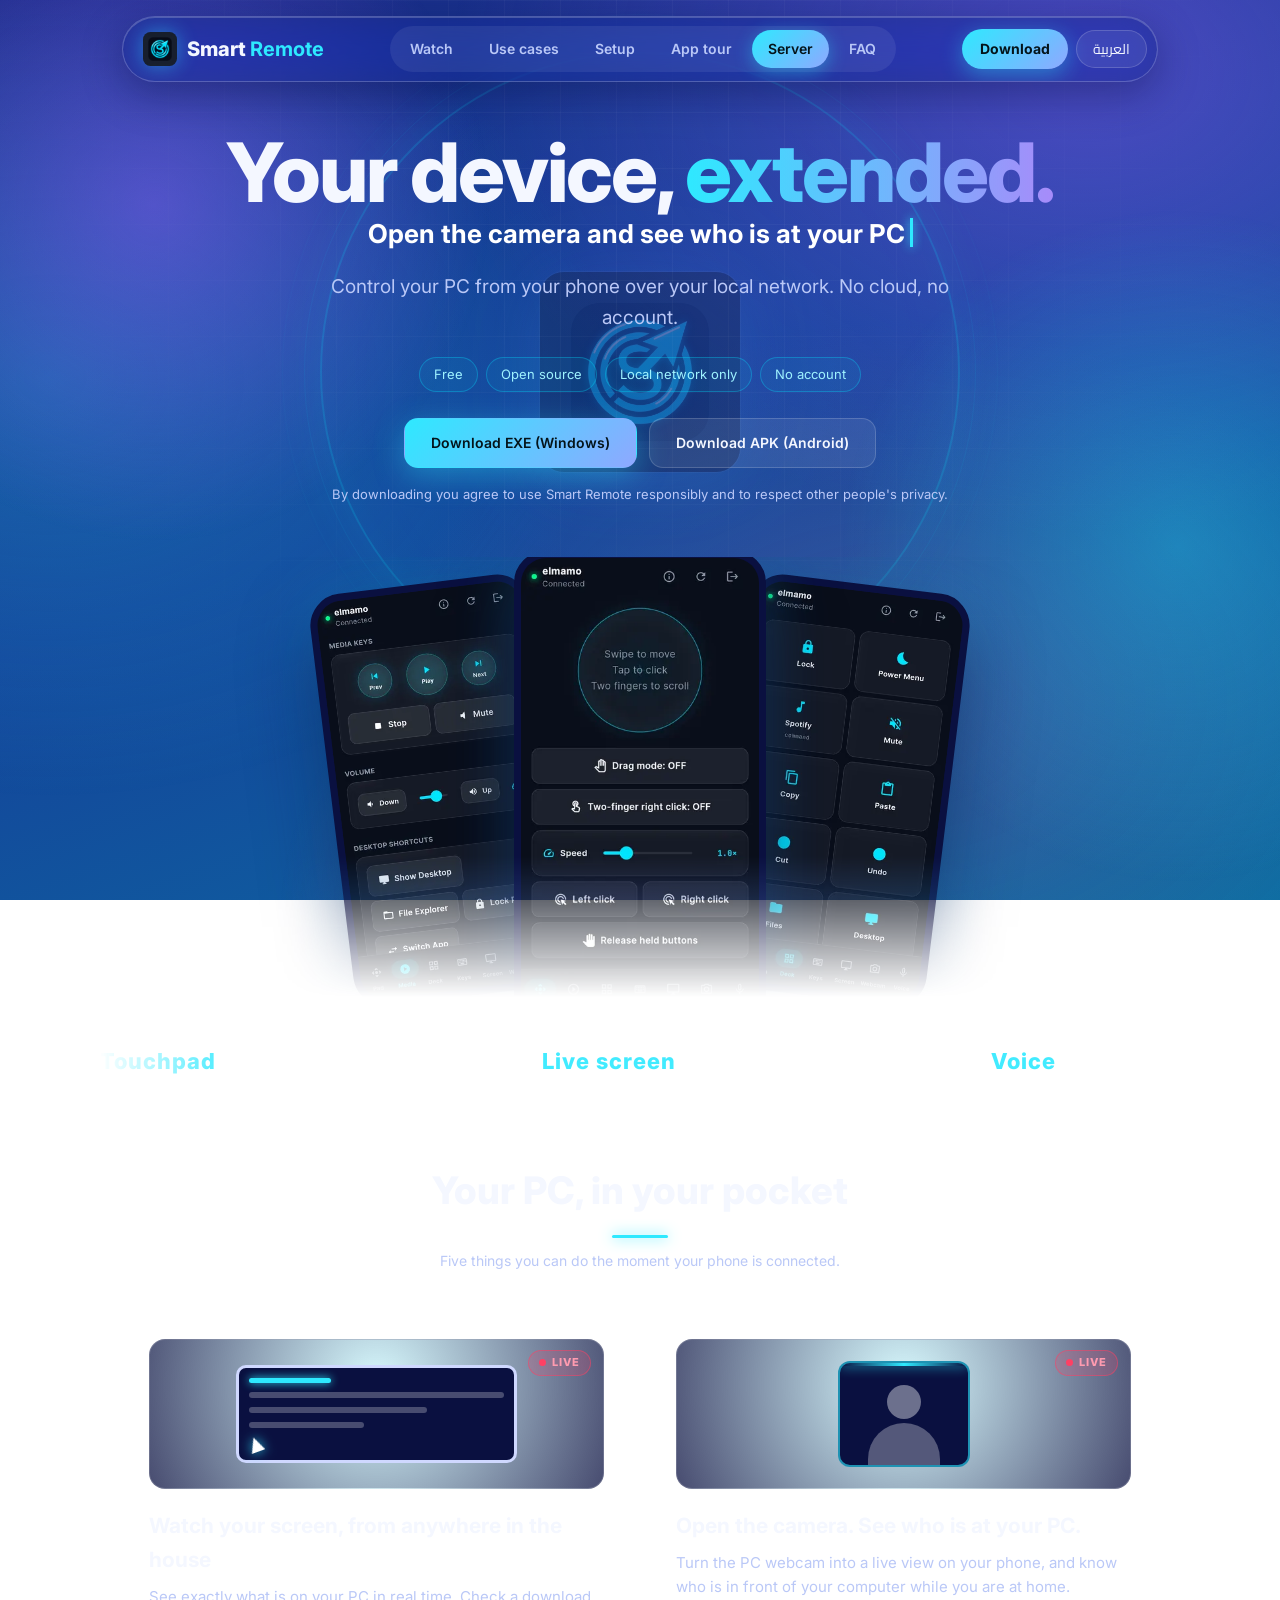
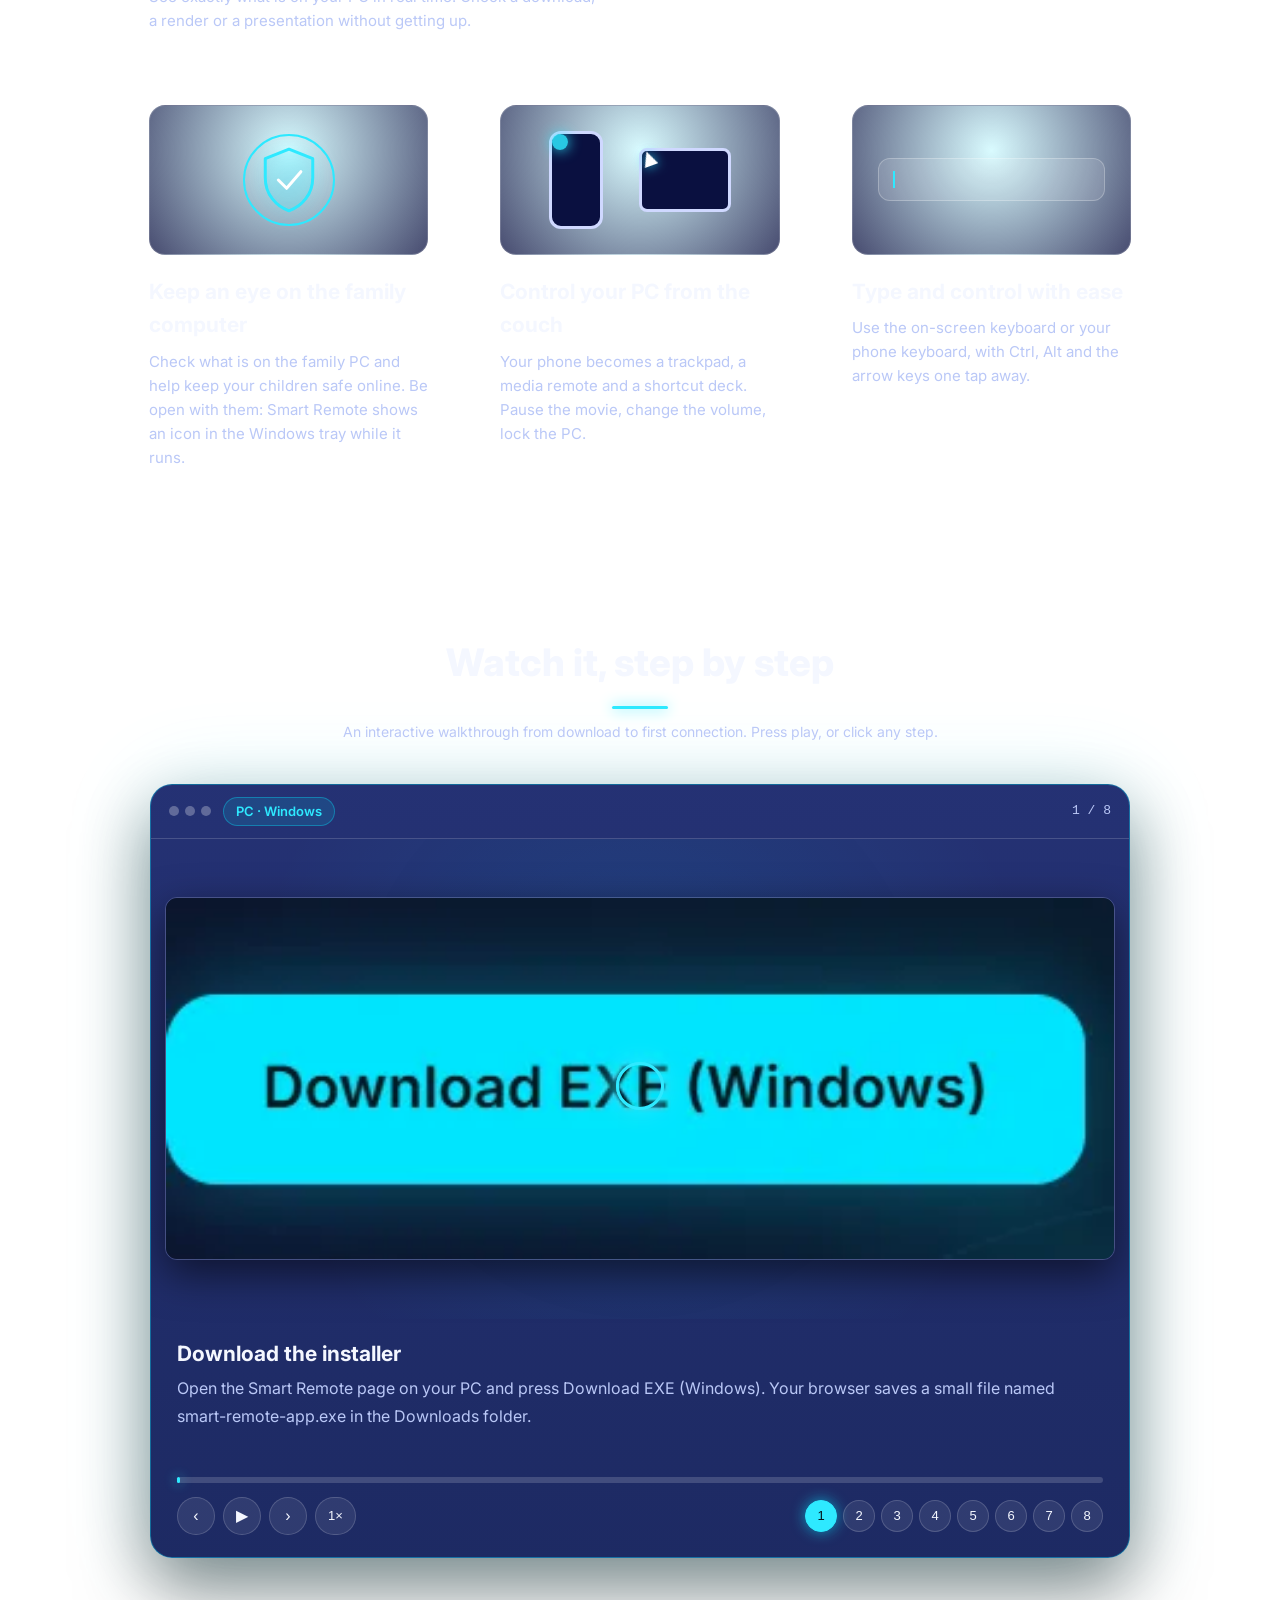
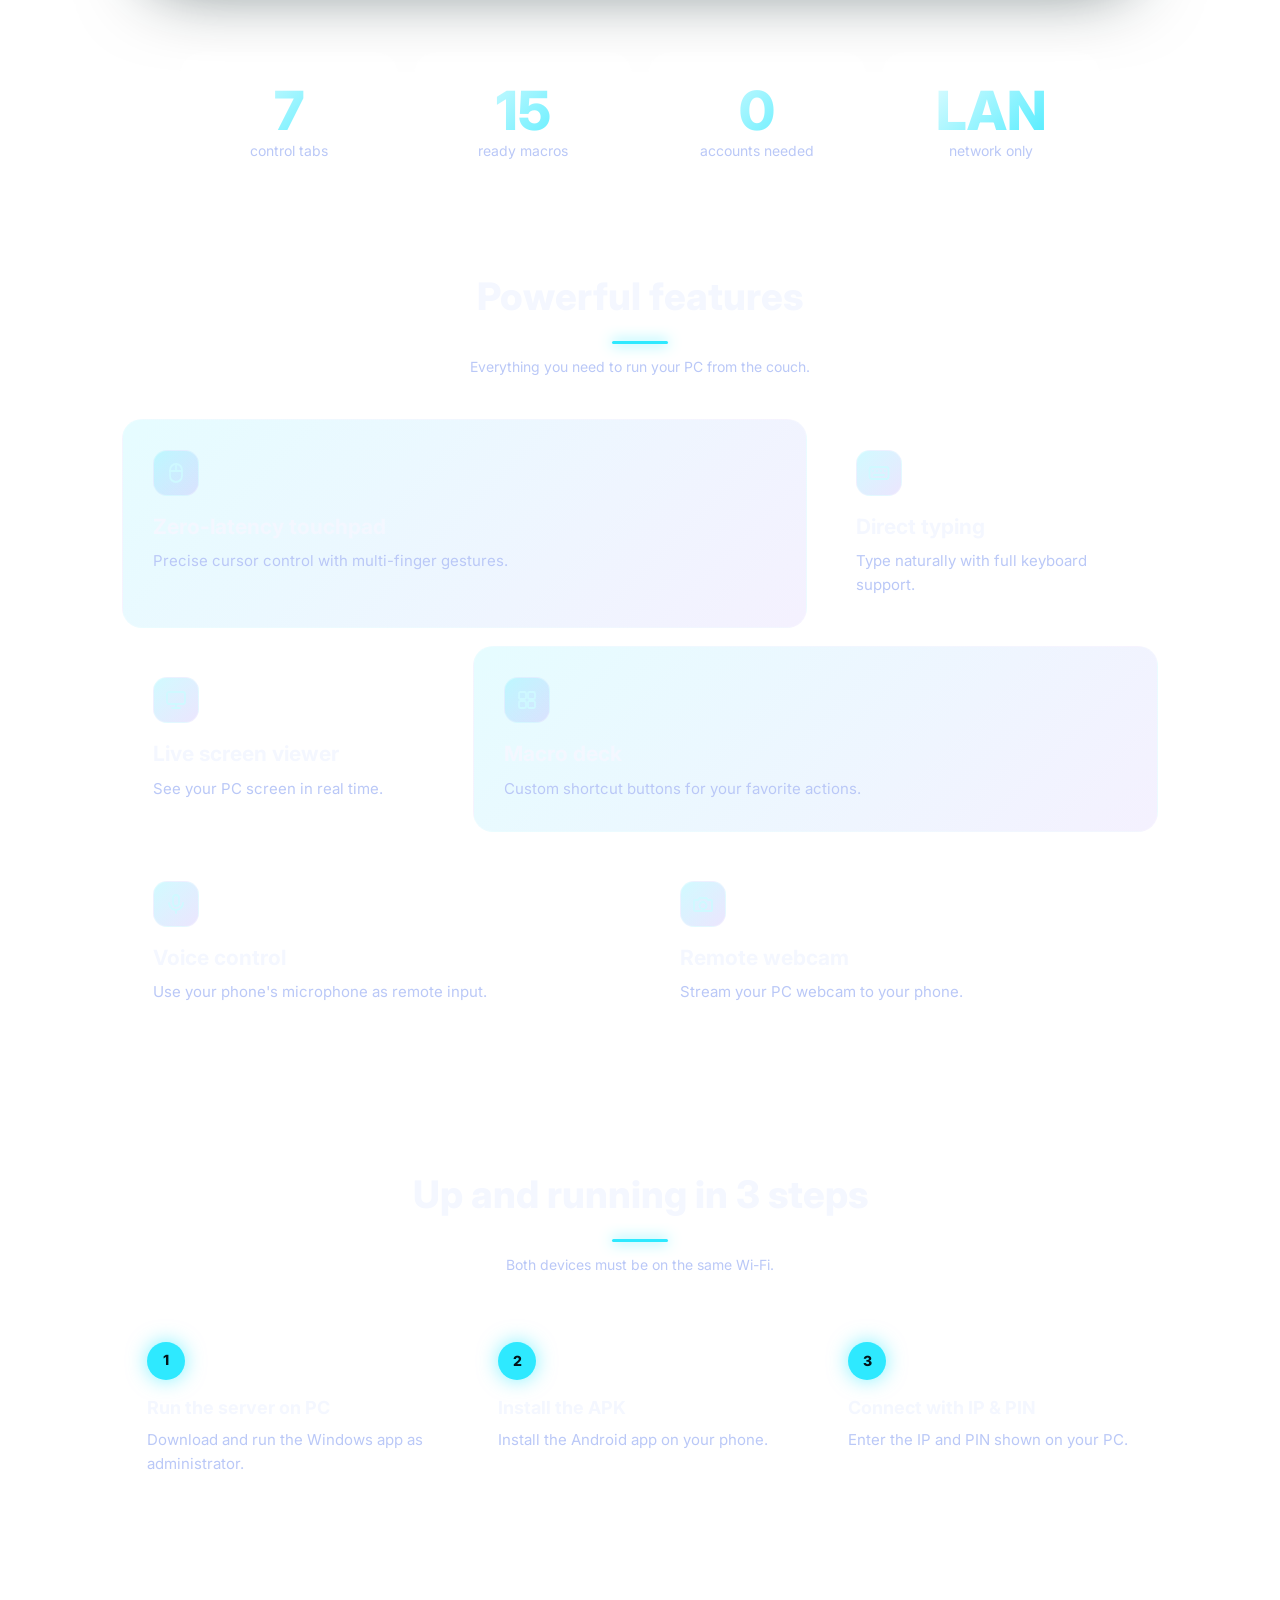
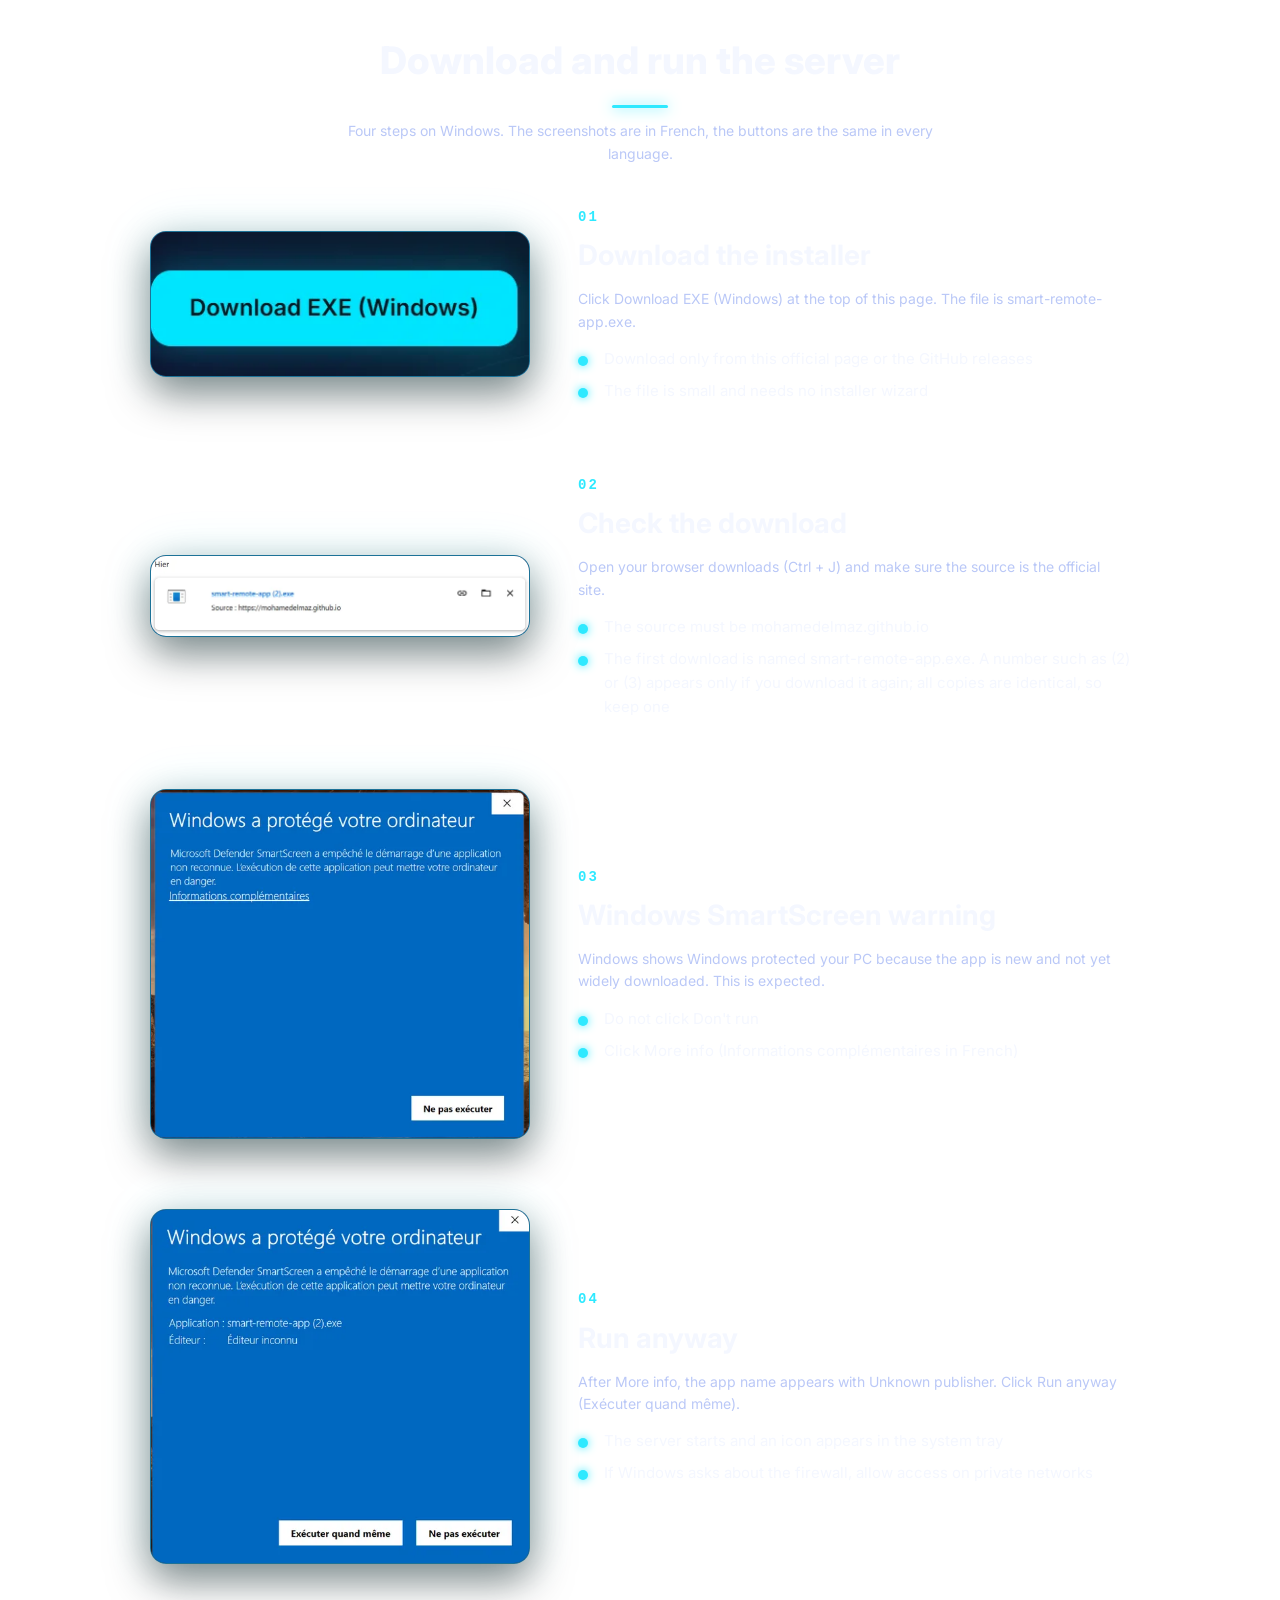
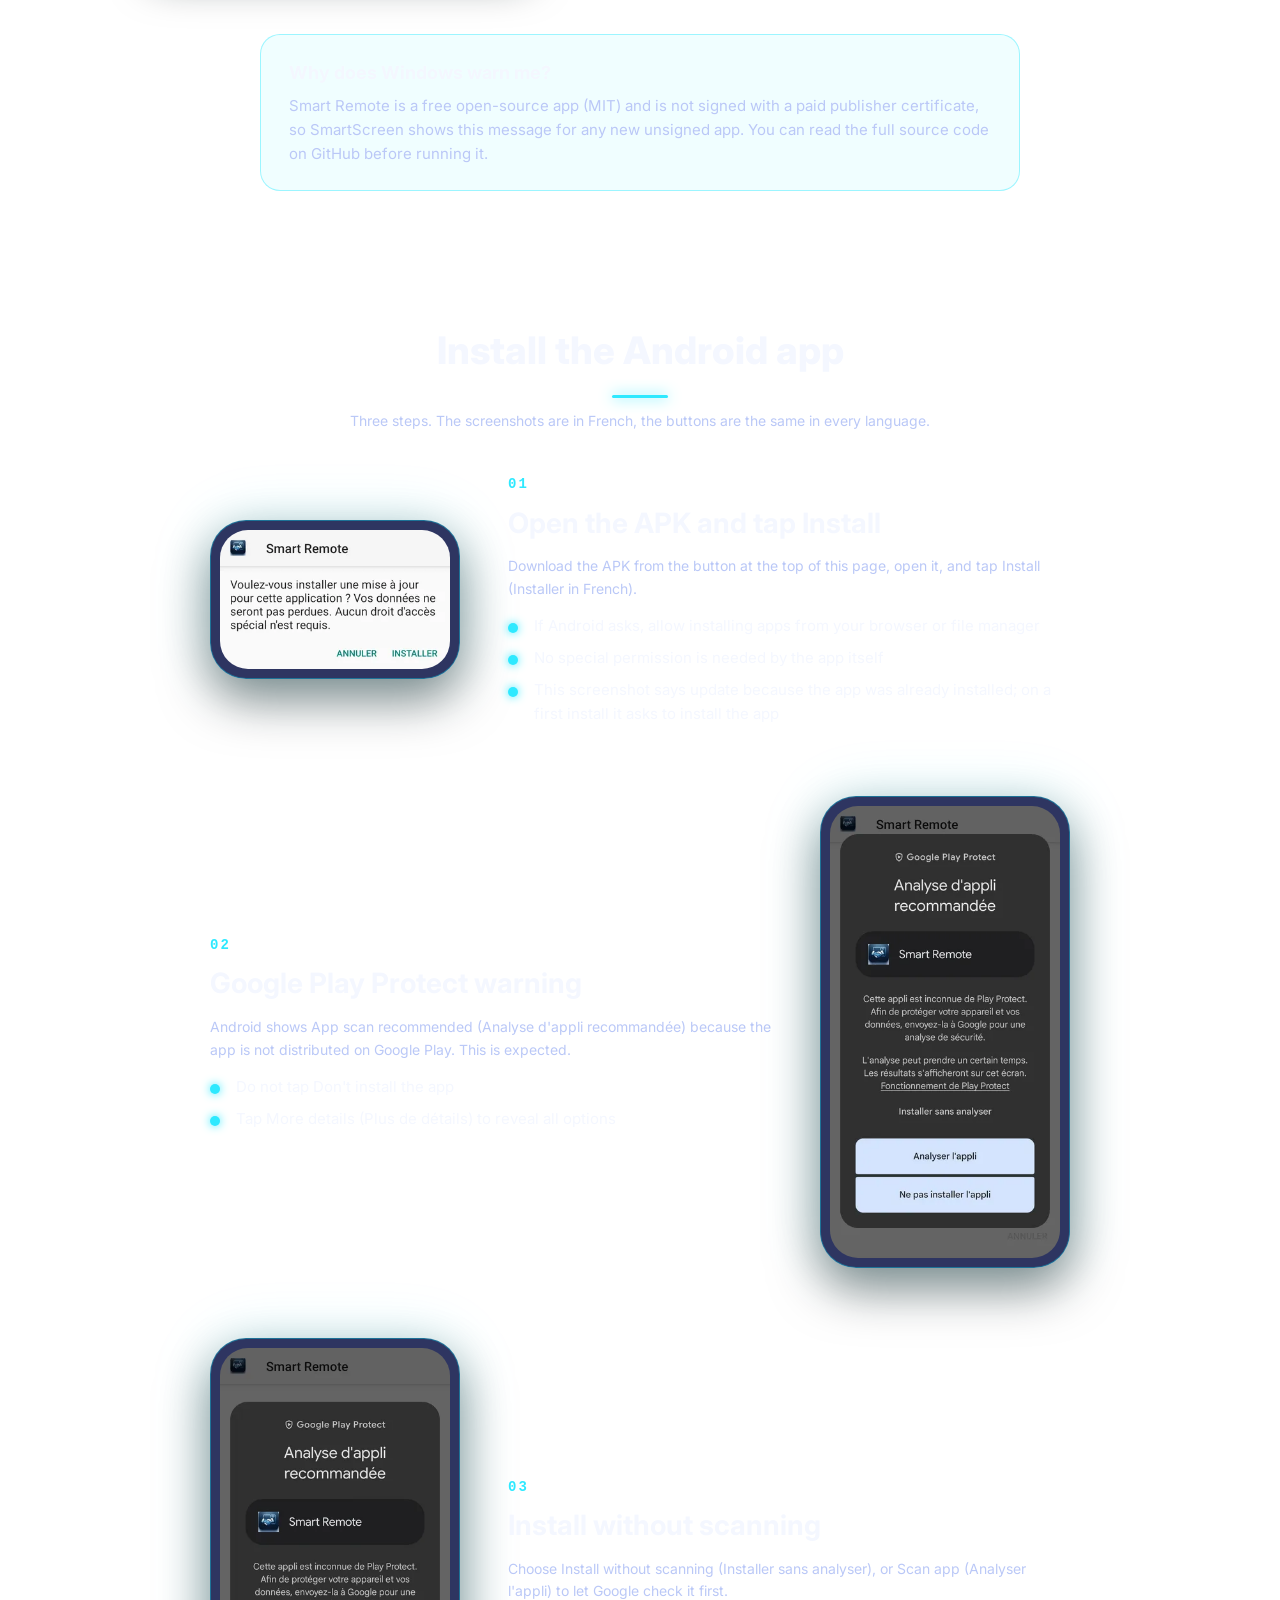
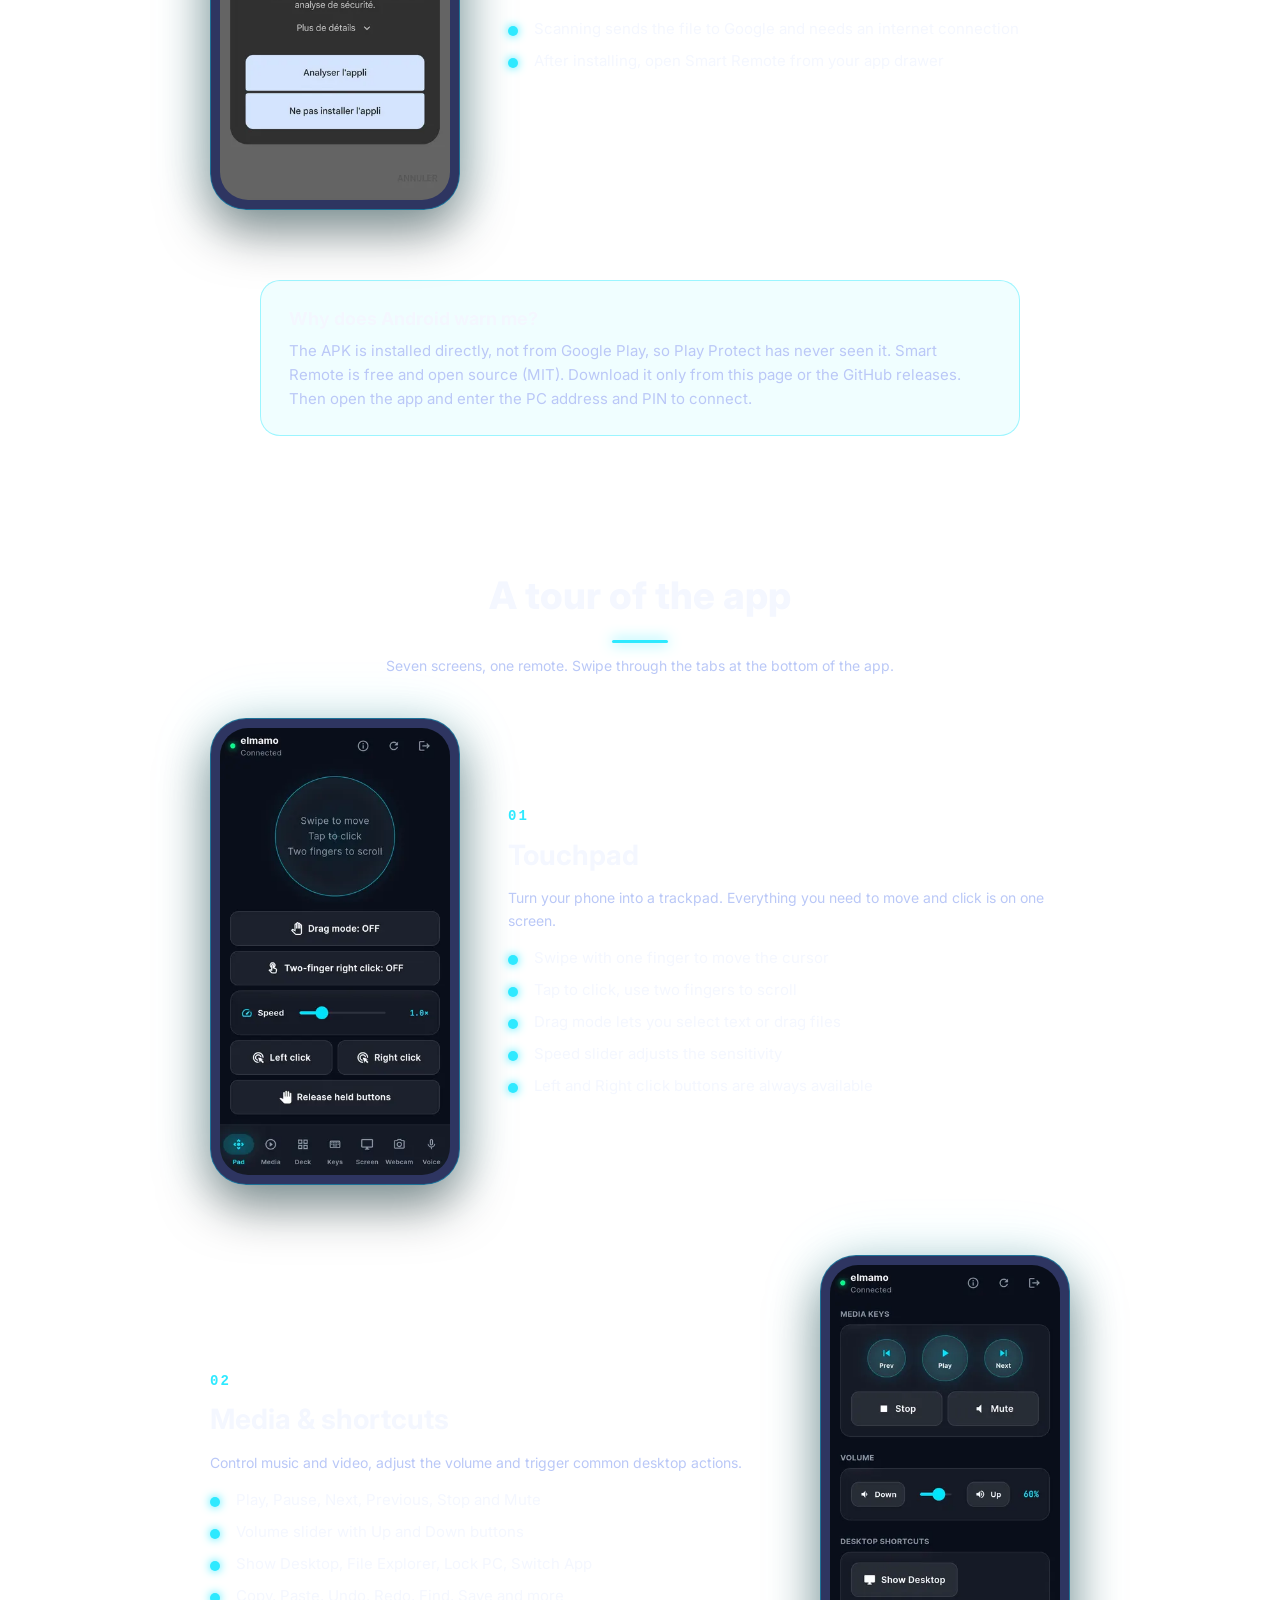
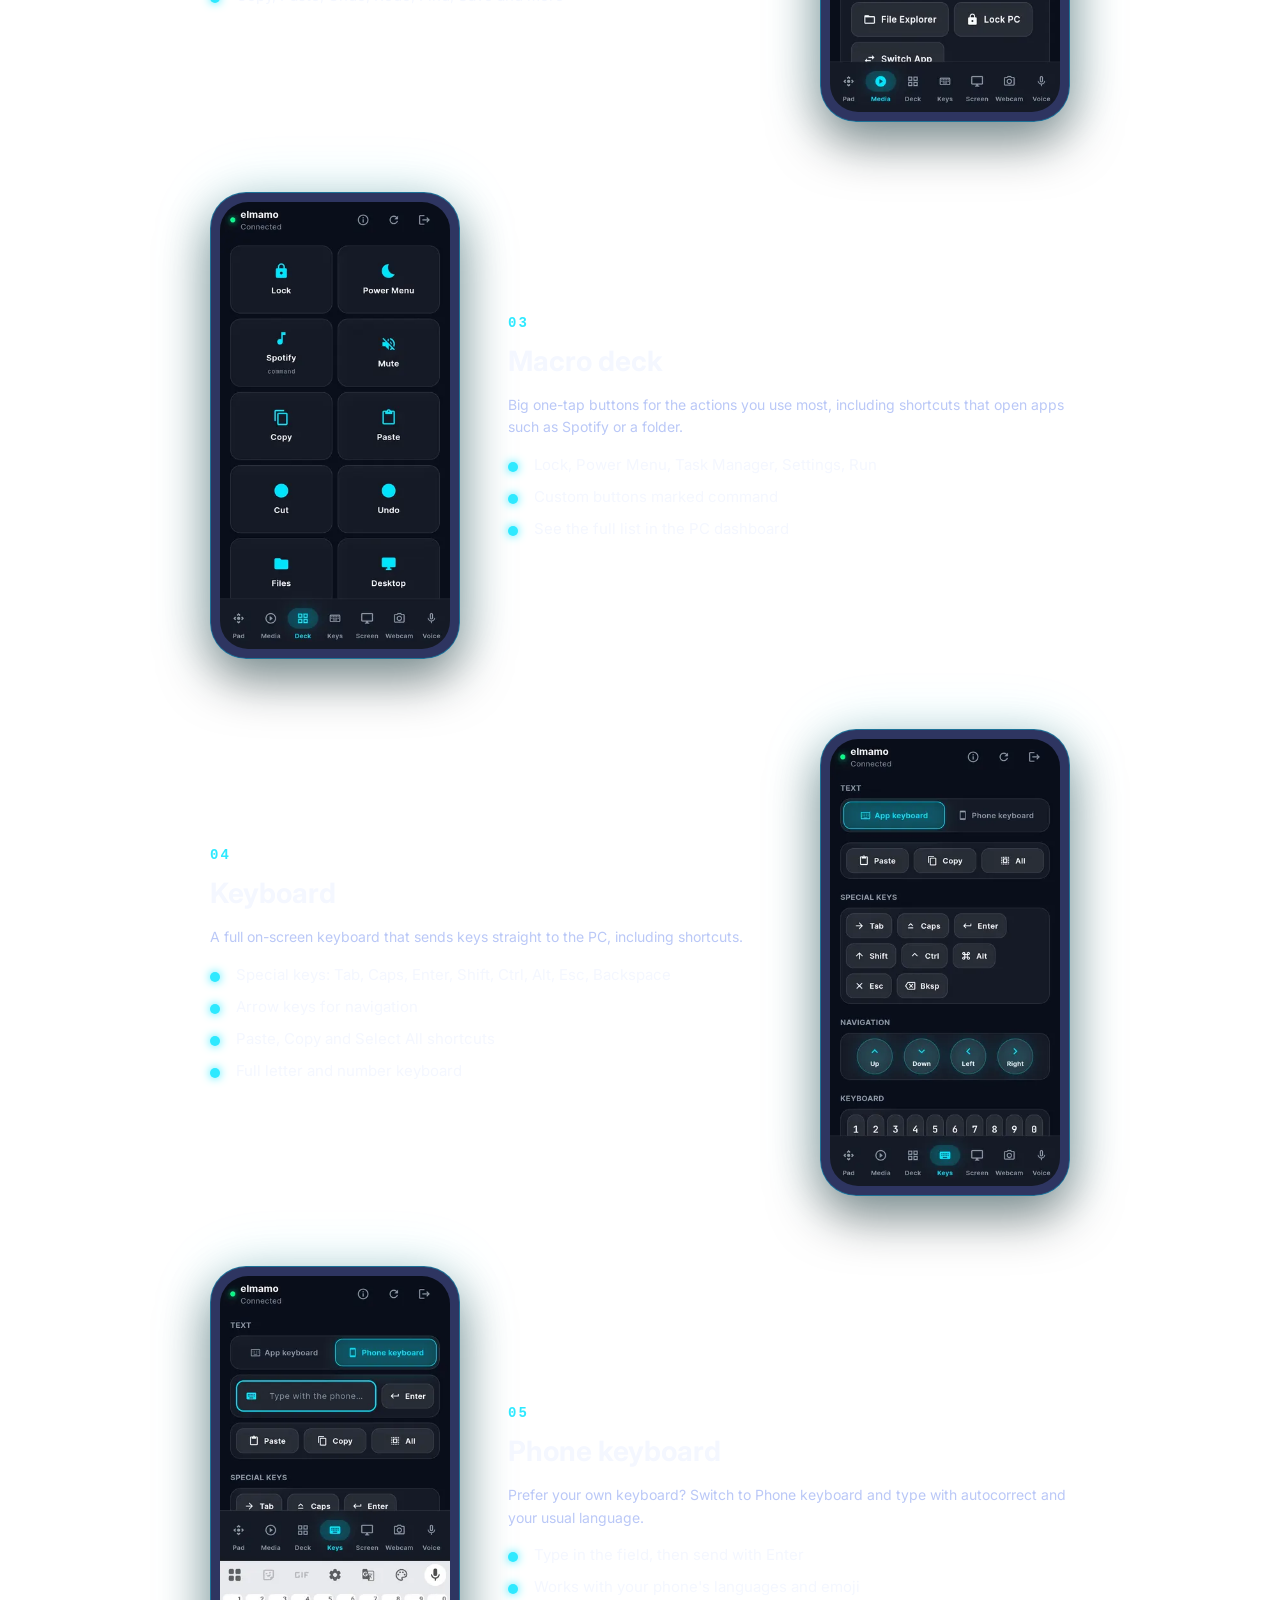
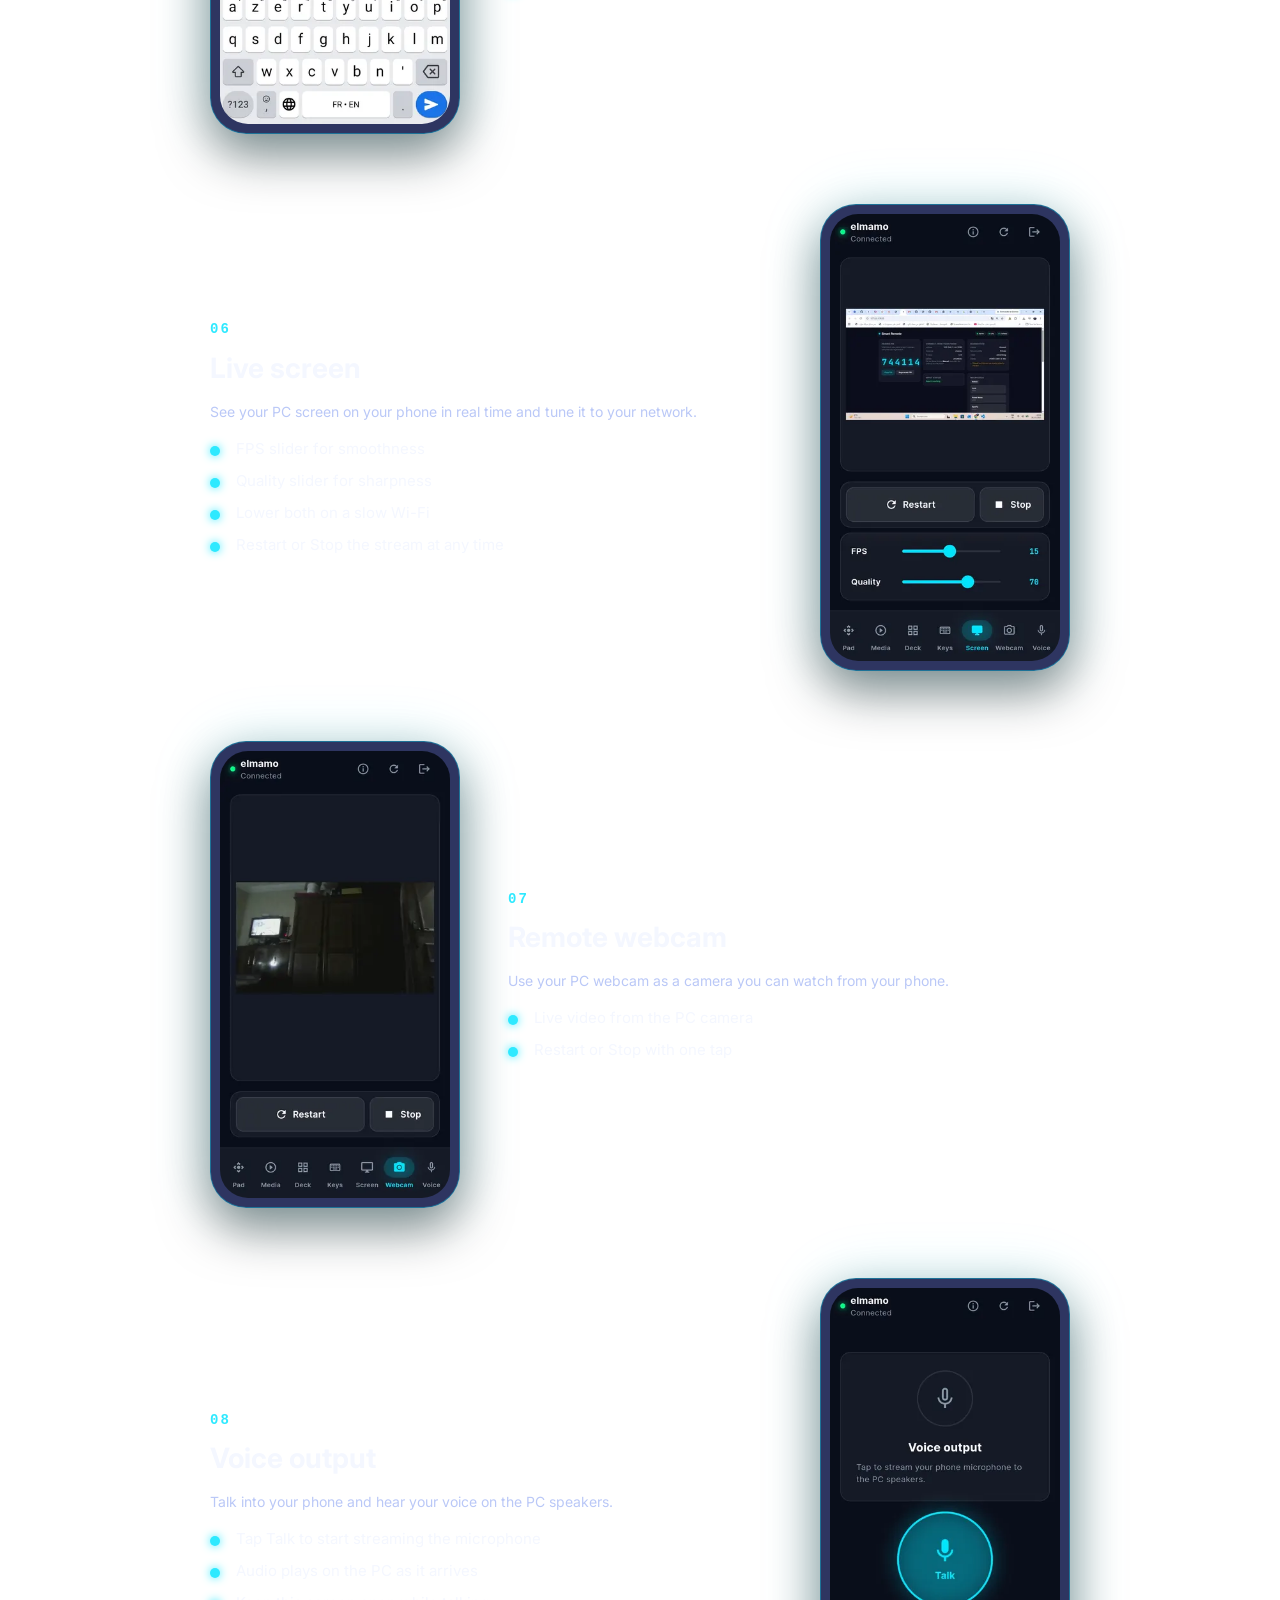
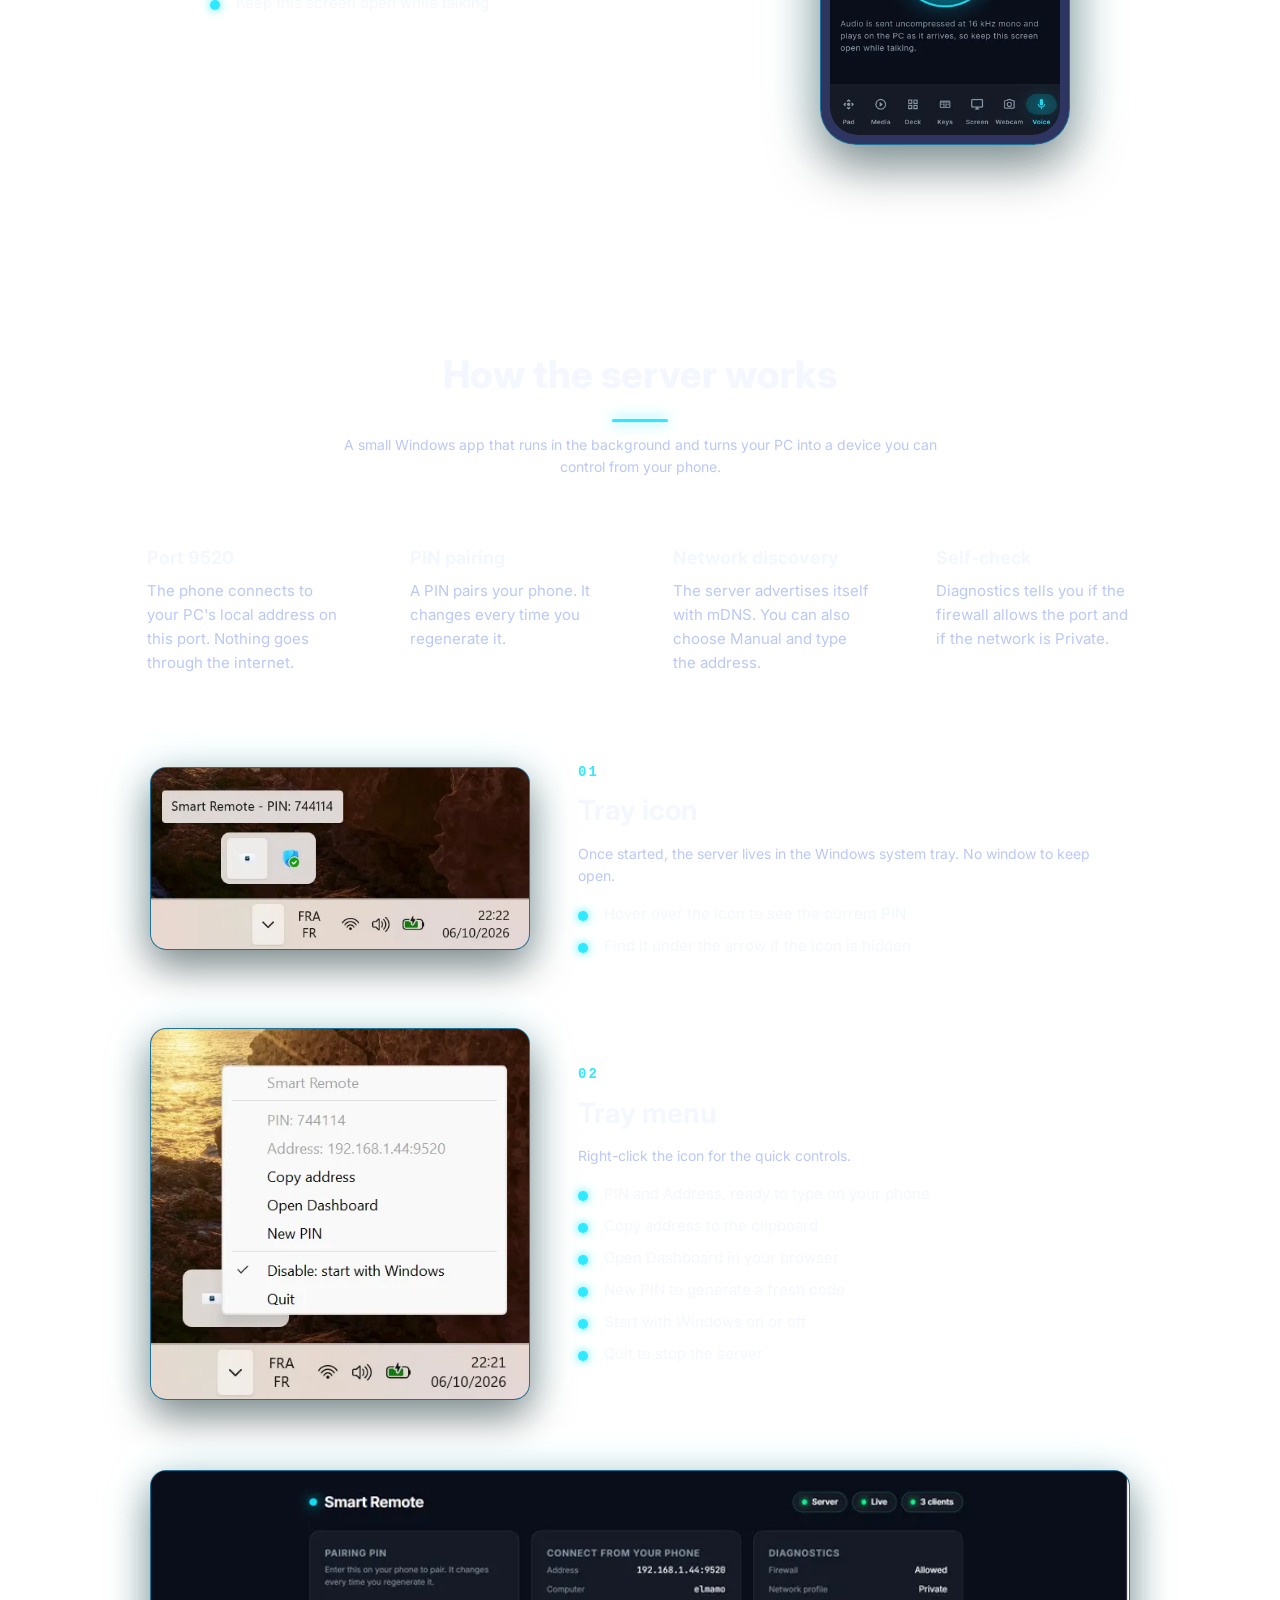
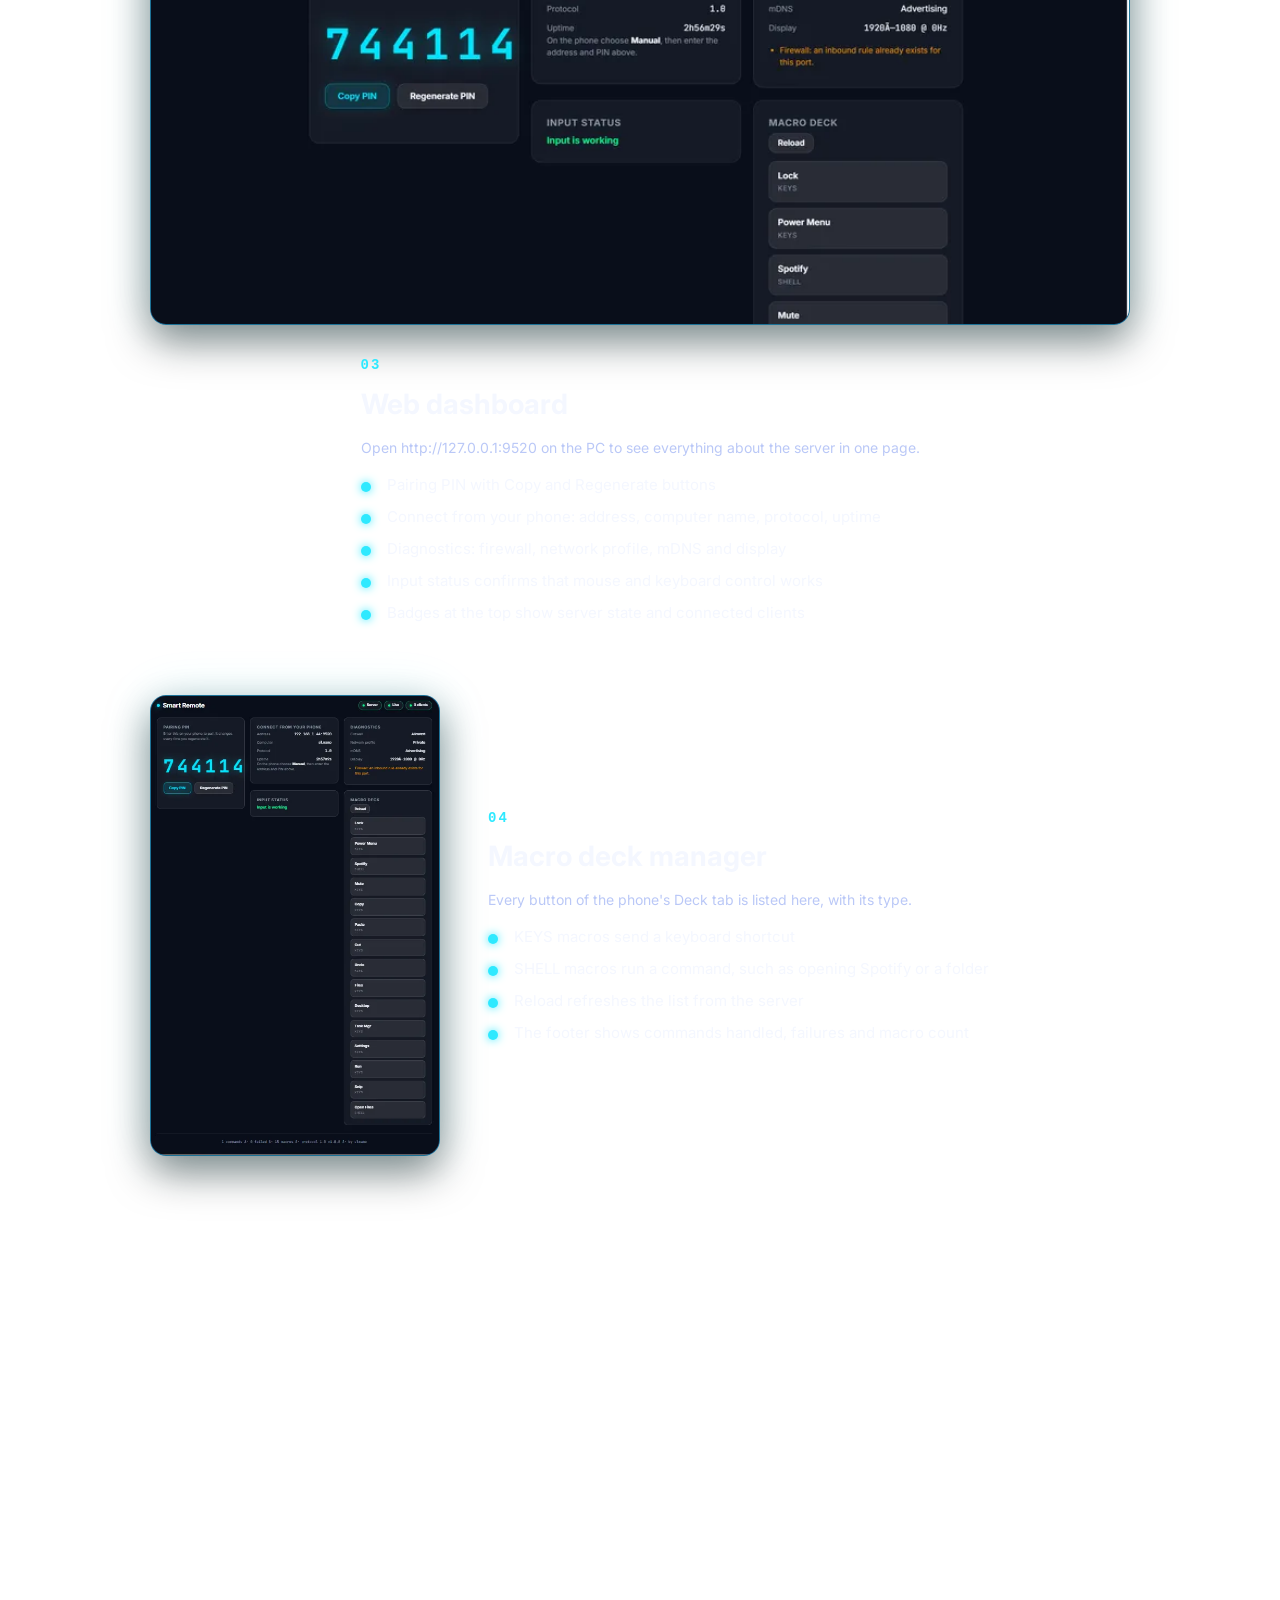
==== index.html @ 1dc26702 "Use new logo assets on landing page Co-authored-by: Copilot <223556219+Copilot@users.noreply.github." ====
<!doctype html><html><head><meta charset=utf8><meta name=viewport content="width=device-width,initial-scale=1"><style>:root{color-scheme:light}body{margin:0;padding:0;font:14px -apple-system,BlinkMacSystemFont,sans-serif;background:#fff;color:#000}img{max-width:100%}[hidden]:not([hidden=until-found i]){display:none!important}</style></head><body>
<!DOCTYPE html>
<html lang="en" dir="ltr">
<head>
<meta charset="UTF-8">
<meta name="viewport" content="width=device-width, initial-scale=1">
<title>Smart Remote — Your device, extended</title>
<meta name="description" content="Professional zero-latency LAN remote control for your PC.">
<meta property="og:image" content="https://mohamedelmaz.github.io/smart-remote-app/assets-smart%20remote/logo-new/smart-remote-logo-v2.jpg">
<meta name="twitter:card" content="summary_large_image">
<meta name="twitter:image" content="https://mohamedelmaz.github.io/smart-remote-app/assets-smart%20remote/logo-new/smart-remote-logo-v2.jpg">
<link rel="icon" type="image/jpeg" href="assets-smart%20remote/logo-new/smart-remote-tile.jpg">
<link rel="preconnect" href="https://fonts.googleapis.com">
<link href="https://fonts.googleapis.com/css2?family=Inter:wght@400;600;800&family=Cairo:wght@400;600;800&display=swap" rel="stylesheet">
<style>
:root{--bg:#070B16;--card:rgba(255,255,255,.04);--line:rgba(255,255,255,.09);--cy:#00E5FF;--tx:#EAF0FF;--mu:#8FA3C4}
*{box-sizing:border-box;margin:0}
html{scroll-behavior:smooth}
body{background:var(--bg);color:var(--tx);font-family:Inter,Cairo,'Segoe UI',sans-serif;line-height:1.6;overflow-x:hidden}
[dir=rtl] body,[dir=rtl]{font-family:Cairo,Inter,sans-serif}
body:before{content:"";position:fixed;inset:0;background:radial-gradient(600px 400px at 80% 10%,rgba(0,229,255,.12),transparent),radial-gradient(500px 400px at 5% 60%,rgba(60,90,255,.10),transparent);pointer-events:none;z-index:-1}
.wrap{max-width:1080px;margin:auto;padding:0 22px}
nav{display:flex;justify-content:space-between;align-items:center;padding:20px 0}
.brand{display:flex;align-items:center;gap:10px;font-weight:800;font-size:20px}
.brand svg{width:34px;height:34px}.brand b{color:var(--cy)}
.lang{background:var(--card);border:1px solid var(--line);color:var(--tx);padding:7px 16px;border-radius:99px;cursor:pointer;font:inherit;font-size:14px}
.lang:hover{border-color:var(--cy)}
.hero{display:grid;grid-template-columns:1.1fr .9fr;gap:40px;align-items:center;padding:60px 0 80px}
h1{font-size:clamp(38px,6vw,64px);line-height:1.1;font-weight:800;letter-spacing:-1px}
h1 span{color:var(--cy);text-shadow:0 0 30px rgba(0,229,255,.5)}
.lead{color:var(--mu);font-size:18px;margin:18px 0 30px;max-width:480px}
.btns{display:flex;gap:12px;flex-wrap:wrap}
.btn{padding:13px 26px;border-radius:14px;text-decoration:none;font-weight:600;border:1px solid var(--line);color:var(--tx);background:var(--card);transition:.2s}
.btn.p{background:var(--cy);color:#04141A;border-color:var(--cy);box-shadow:0 0 28px rgba(0,229,255,.35)}
.btn:hover{transform:translateY(-2px);border-color:var(--cy)}
.pad{aspect-ratio:1;max-width:380px;width:100%;margin:auto;border-radius:50%;position:relative;display:grid;place-items:center;
background:radial-gradient(circle,rgba(0,229,255,.14),rgba(255,255,255,.02));border:2px solid rgba(0,229,255,.7);
box-shadow:0 0 50px rgba(0,229,255,.35),inset 0 0 50px rgba(0,229,255,.1);transition:transform .15s;animation:pulse 4s ease-in-out infinite}
.pad svg{width:34%;filter:drop-shadow(0 0 14px #00E5FF)}
.pad:before,.pad:after{content:"";position:absolute;border-radius:50%;border:1px solid rgba(0,229,255,.25);inset:-18px}
.pad:after{inset:-40px;border-color:rgba(0,229,255,.1)}
@keyframes pulse{50%{box-shadow:0 0 80px rgba(0,229,255,.5),inset 0 0 60px rgba(0,229,255,.16)}}
h2{font-size:clamp(28px,4vw,38px);font-weight:800;text-align:center;margin-bottom:12px}
.sub{text-align:center;color:var(--mu);margin-bottom:40px}
section{padding:50px 0}
.grid{display:grid;grid-template-columns:repeat(auto-fit,minmax(230px,1fr));gap:16px}
.card{background:var(--card);border:1px solid var(--line);border-radius:20px;padding:24px;backdrop-filter:blur(10px);transition:.25s}
.card:hover{border-color:rgba(0,229,255,.6);transform:translateY(-4px);box-shadow:0 10px 40px rgba(0,229,255,.1)}
.ic{width:46px;height:46px;border-radius:14px;display:grid;place-items:center;font-size:22px;background:rgba(0,229,255,.1);border:1px solid rgba(0,229,255,.3);margin-bottom:14px}
.card h3{font-size:18px;margin-bottom:6px}.card p{color:var(--mu);font-size:15px}
.steps{counter-reset:s}
.steps .card:before{counter-increment:s;content:counter(s);display:grid;place-items:center;width:38px;height:38px;border-radius:50%;background:var(--cy);color:#04141A;font-weight:800;margin-bottom:14px;box-shadow:0 0 20px rgba(0,229,255,.5)}
.pin{font:700 44px 'JetBrains Mono',Consolas,monospace;letter-spacing:10px;color:var(--cy);text-shadow:0 0 24px rgba(0,229,255,.6);direction:ltr}
.secure{display:grid;grid-template-columns:1fr 1fr;gap:30px;align-items:center;background:var(--card);border:1px solid var(--line);border-radius:26px;padding:36px}
.secure h2{text-align:start}.secure p{color:var(--mu)}
.pinbox{text-align:center}.pinbox small{color:var(--mu)}
footer{border-top:1px solid var(--line);margin-top:50px;padding:30px 0;text-align:center;color:var(--mu);font-size:14px}
@media(max-width:800px){.hero,.secure{grid-template-columns:1fr}.hero{padding-top:30px}.pad{max-width:280px}}
@media(prefers-reduced-motion:reduce){*{animation:none!important;transition:none!important}}
.trow{display:grid;grid-template-columns:auto 1fr;gap:48px;align-items:center;margin:0 auto 70px;max-width:860px}
.trow.rev{grid-template-columns:1fr auto}.trow.rev .phone{order:2}
.phone{width:250px;padding:9px;border-radius:36px;background:#0d1426;border:1px solid rgba(0,229,255,.35);box-shadow:0 0 60px rgba(0,229,255,.15),0 20px 50px rgba(0,0,0,.5)}
.phone img{display:block;width:100%;border-radius:28px}
.tn{font:700 14px 'JetBrains Mono',Consolas,monospace;color:var(--cy);letter-spacing:2px}
.ttext h3{font-size:28px;margin:6px 0 10px}.ttext p{color:var(--mu);margin-bottom:14px}
.ttext ul{list-style:none;padding:0;display:grid;gap:8px}
.ttext li{padding-inline-start:26px;position:relative;font-size:15px}
.ttext li:before{content:"";position:absolute;inset-inline-start:0;top:9px;width:10px;height:10px;border-radius:50%;background:var(--cy);box-shadow:0 0 10px var(--cy)}
@media(max-width:800px){.trow,.trow.rev{grid-template-columns:1fr;gap:24px;justify-items:center;text-align:start}.trow.rev .phone{order:0}.phone{width:230px}.ttext{justify-self:stretch}}
.shot{border-radius:16px;overflow:hidden;border:1px solid rgba(0,229,255,.35);box-shadow:0 0 50px rgba(0,229,255,.12),0 16px 40px rgba(0,0,0,.5);background:#0d1426;max-width:380px}
.shot img{display:block;width:100%}
.trow.srv{max-width:980px}.trow.srv.wide{grid-template-columns:1fr;justify-items:center;gap:28px}.trow.wide .shot{max-width:100%;width:100%}
.trow.wide .ttext{max-width:760px}.trow.tall .shot{max-width:290px}
@media(max-width:800px){.trow.srv .shot{max-width:100%}.trow.tall .shot{max-width:260px}}
.note{max-width:760px;margin:0 auto;padding:24px 28px;border-radius:20px;background:rgba(0,229,255,.06);border:1px solid rgba(0,229,255,.35)}
.note h3{font-size:18px;margin-bottom:6px}.note p{color:var(--mu);font-size:15px}
nav{position:sticky;top:0;z-index:50;margin:0 -22px;padding:14px 22px;background:rgba(7,11,22,.78);backdrop-filter:blur(14px);-webkit-backdrop-filter:blur(14px);border-bottom:1px solid var(--line)}
.links{display:flex;gap:26px}.links a{color:var(--mu);text-decoration:none;font-size:14px;font-weight:600;transition:.2s}.links a:hover{color:var(--cy)}
section{scroll-margin-top:84px;padding:64px 0}
section+section{border-top:1px solid var(--line)}
h2:after{content:"";display:block;width:56px;height:3px;border-radius:2px;background:var(--cy);margin:14px auto 0;box-shadow:0 0 14px var(--cy)}
.secure h2:after{margin-inline-start:0}
.sub{max-width:620px;margin-inline:auto}
@media(max-width:800px){.links{display:none}section{padding:48px 0}}
body:after{content:"";position:fixed;inset:0;z-index:-1;pointer-events:none;background-image:linear-gradient(rgba(255,255,255,.035) 1px,transparent 1px),linear-gradient(90deg,rgba(255,255,255,.035) 1px,transparent 1px);background-size:56px 56px;-webkit-mask-image:radial-gradient(ellipse at 50% 15%,#000 15%,transparent 72%);mask-image:radial-gradient(ellipse at 50% 15%,#000 15%,transparent 72%)}
.chips{display:flex;gap:8px;flex-wrap:wrap;margin:-6px 0 26px}.chips span{padding:6px 14px;border-radius:99px;font-size:13px;border:1px solid rgba(0,229,255,.3);background:rgba(0,229,255,.07);color:#9ff3ff}
.js .rv{opacity:0;transform:translateY(26px);transition:opacity .7s,transform .7s}.js .rv.in{opacity:1;transform:none}
.player{max-width:900px;margin:auto;border-radius:22px;border:1px solid rgba(0,229,255,.35);background:linear-gradient(180deg,#0d1426,#080d1a);box-shadow:0 0 90px rgba(0,229,255,.14),0 30px 70px rgba(0,0,0,.5);overflow:hidden}
.pbar{display:flex;align-items:center;gap:12px;padding:12px 18px;border-bottom:1px solid var(--line);font-size:13px;color:var(--mu)}
.dots{display:flex;gap:6px}.dots i{width:10px;height:10px;border-radius:50%;background:#2a3552}
#ptag{padding:3px 12px;border-radius:99px;background:rgba(0,229,255,.12);border:1px solid rgba(0,229,255,.35);color:var(--cy);font-weight:600}
#pcount{margin-inline-start:auto;font-family:'JetBrains Mono',Consolas,monospace}
.stage{height:440px;display:grid;place-items:center;background:radial-gradient(circle at 50% 40%,rgba(0,229,255,.09),transparent 70%)}
.fig{position:relative;transition:opacity .35s}.fig.out{opacity:0}
.fig img{display:block;width:100%;height:100%;border-radius:12px;box-shadow:0 14px 40px rgba(0,0,0,.55);border:1px solid var(--line)}
.hot{position:absolute;width:48px;height:48px;margin:-24px 0 0 -24px;border-radius:50%;border:3px solid var(--cy);box-shadow:0 0 26px var(--cy);opacity:0;pointer-events:none}
.hot:after{content:"";position:absolute;inset:-3px;border-radius:50%;border:2px solid var(--cy);animation:ping 1.4s ease-out infinite}
.hot.on{animation:tap 2.4s .6s both}
@keyframes tap{0%{opacity:0;transform:scale(.3)}18%{opacity:1;transform:scale(1)}65%{transform:scale(1)}78%{transform:scale(.72)}100%{opacity:1;transform:scale(1)}}
@keyframes ping{from{transform:scale(1);opacity:.8}to{transform:scale(2.2);opacity:0}}
.cap{padding:18px 26px 8px;min-height:104px}.cap h3{font-size:21px;margin-bottom:4px}.cap p{color:var(--mu)}
.timeline{direction:ltr;height:6px;margin:8px 26px 0;border-radius:3px;background:#1a2440;cursor:pointer}
.timeline i{display:block;height:100%;width:0;border-radius:3px;background:var(--cy);box-shadow:0 0 12px var(--cy)}
.ctrl{display:flex;align-items:center;gap:8px;padding:14px 26px 22px;flex-wrap:wrap}
.ctrl button{width:38px;height:38px;border-radius:50%;border:1px solid var(--line);background:var(--card);color:var(--tx);font-size:16px;cursor:pointer;transition:.2s}
.ctrl button:hover{border-color:var(--cy);color:var(--cy)}
.chapters{display:flex;gap:6px;margin-inline-start:auto;flex-wrap:wrap}
.chapters button{width:32px;height:32px;font-size:13px}.chapters button.on{background:var(--cy);color:#04141A;border-color:var(--cy);box-shadow:0 0 14px rgba(0,229,255,.6)}
@media(max-width:800px){.stage{height:340px}.chapters{margin:0;width:100%}.cap{min-height:128px}}

/* ---- Aurora theme: deep indigo-to-ocean gradient, no black ---- */
:root{--bg:#14226E;--card:rgba(255,255,255,.08);--line:rgba(255,255,255,.17);--tx:#F4F7FF;--mu:#BAC8F7;--cy:#2EE9FF}
body{background:linear-gradient(160deg,#1B2A86 0%,#14439A 48%,#0C6FA3 100%) fixed}
body:before{background:radial-gradient(640px 460px at 85% 8%,rgba(139,92,246,.45),transparent),radial-gradient(560px 420px at 4% 42%,rgba(34,211,238,.28),transparent),radial-gradient(520px 380px at 70% 78%,rgba(236,72,153,.20),transparent)}
nav{background:rgba(24,40,120,.55)}
.phone,.shot{background:rgba(10,18,70,.85)}
.player{background:linear-gradient(180deg,rgba(18,32,104,.92),rgba(10,24,86,.92))}
.timeline{background:rgba(255,255,255,.16)}.dots i{background:rgba(255,255,255,.28)}
.btn.p{background:linear-gradient(135deg,#2EE9FF,#8FA8FF);border-color:transparent;box-shadow:0 8px 30px rgba(46,233,255,.35)}
.card:hover{box-shadow:0 12px 40px rgba(10,20,80,.45)}
/* ---- Centered hero, walkthrough straight below ---- */
.hero{display:block;text-align:center;position:relative;padding:46px 0 10px}
.lead{margin-inline:auto;max-width:640px}.btns,.chips{justify-content:center}
.pad{position:absolute;left:0;right:0;top:-30px;margin:auto;width:min(640px,94vw);max-width:none;opacity:.26;z-index:-1}
#watch{padding-top:24px}
.player{max-width:980px}.stage{height:480px}
.cap{min-height:150px}.cap p{font-size:16px;line-height:1.75}
#spd{width:auto!important;border-radius:99px!important;padding:0 12px;font-size:13px!important}
@media(max-width:800px){.stage{height:340px}.cap{min-height:210px}}

/* ---- Floating glass pill navigation ---- */
nav{position:sticky;top:14px;z-index:60;margin:16px 0 0;padding:9px 10px 9px 20px;border-bottom:0;border-radius:999px;overflow:hidden;
background:rgba(26,42,128,.5);-webkit-backdrop-filter:blur(18px) saturate(1.4);backdrop-filter:blur(18px) saturate(1.4);
border:1px solid rgba(255,255,255,.22);box-shadow:0 12px 40px rgba(8,16,70,.4),inset 0 1px 0 rgba(255,255,255,.2);transition:background .3s,box-shadow .3s}
nav.sc{background:rgba(20,32,108,.8);box-shadow:0 16px 50px rgba(6,12,60,.55),inset 0 1px 0 rgba(255,255,255,.2)}
[dir=rtl] nav{padding:9px 20px 9px 10px}
.brand svg{filter:drop-shadow(0 0 8px rgba(46,233,255,.7))}
.links{gap:4px;padding:4px;border-radius:99px;background:rgba(255,255,255,.07)}
.links a{padding:8px 16px;border-radius:99px;color:var(--mu);font-size:14px;font-weight:600;transition:.25s}
.links a:hover{color:#fff;background:rgba(255,255,255,.1)}
.links a.on{color:#04141A;background:linear-gradient(135deg,#2EE9FF,#8FA8FF);box-shadow:0 4px 18px rgba(46,233,255,.4)}
.nr{display:flex;align-items:center;gap:8px}
.cta{padding:9px 18px;border-radius:99px;font-weight:700;font-size:14px;text-decoration:none;color:#04141A;background:linear-gradient(135deg,#2EE9FF,#8FA8FF);box-shadow:0 6px 22px rgba(46,233,255,.4);transition:.2s;white-space:nowrap}
.cta:hover{transform:translateY(-1px);box-shadow:0 8px 28px rgba(46,233,255,.6)}
.sp{position:absolute;left:0;bottom:0;height:3px;width:100%;transform-origin:left;transform:scaleX(0);background:linear-gradient(90deg,#2EE9FF,#A78BFA,#F472B6)}
[dir=rtl] .sp{transform-origin:right;left:auto;right:0}
section{scroll-margin-top:100px}
@media(max-width:800px){nav{padding:8px 8px 8px 14px}[dir=rtl] nav{padding:8px 14px 8px 8px}.cta{padding:8px 14px;font-size:13px}}

/* ---- SVG icons, FAQ, closing CTA ---- */
.ic{background:linear-gradient(135deg,rgba(46,233,255,.22),rgba(167,139,250,.22));border-color:rgba(255,255,255,.28)}
.ic svg{width:24px;height:24px;stroke:#CFF9FF;fill:none;stroke-width:1.8;stroke-linecap:round;stroke-linejoin:round}
.card:hover .ic{box-shadow:0 0 22px rgba(46,233,255,.45)}
.faq{max-width:780px;margin:auto}
details{background:var(--card);border:1px solid var(--line);border-radius:18px;padding:0 24px;margin-bottom:12px;transition:.25s}
details:hover{border-color:rgba(255,255,255,.3)}
details[open]{border-color:rgba(46,233,255,.55);box-shadow:0 10px 36px rgba(8,16,70,.35)}
summary{list-style:none;cursor:pointer;padding:18px 0;font-weight:600;font-size:17px;display:flex;justify-content:space-between;align-items:center;gap:16px}
summary::-webkit-details-marker{display:none}
summary:after{content:"+";font-size:26px;line-height:1;color:var(--cy);transition:transform .25s;flex:none}
details[open] summary:after{transform:rotate(45deg)}
details p{color:var(--mu);padding:0 0 20px;line-height:1.9}
#cta{text-align:center;padding-bottom:30px}

/* ======== Level-up: motion, bento, devices, marquee ======== */
::selection{background:#2EE9FF;color:#04141A}
html{scrollbar-color:#5b6fd6 transparent}
.aurora{position:fixed;inset:0;z-index:-1;pointer-events:none;overflow:hidden}
.aurora i{position:absolute;width:60vmax;height:60vmax;border-radius:50%;animation:drift 24s ease-in-out infinite alternate}
.aurora i:nth-child(1){left:-18vmax;top:-14vmax;background:radial-gradient(circle,rgba(139,92,246,.5),transparent 62%)}
.aurora i:nth-child(2){right:-22vmax;top:18vh;background:radial-gradient(circle,rgba(34,211,238,.38),transparent 62%);animation-duration:30s}
.aurora i:nth-child(3){left:18vw;bottom:-32vmax;background:radial-gradient(circle,rgba(244,114,182,.28),transparent 62%);animation-duration:36s}
@keyframes drift{to{transform:translate(8vmax,6vmax) scale(1.15)}}
@keyframes up{from{opacity:0;transform:translateY(28px)}}
.hero>div:first-child>*{animation:up .9s cubic-bezier(.2,.7,.2,1) both}
.hero>div:first-child>*:nth-child(2){animation-delay:.12s}.hero>div:first-child>*:nth-child(3){animation-delay:.22s}.hero>div:first-child>*:nth-child(4){animation-delay:.32s}
h1{font-size:clamp(44px,7.4vw,82px);letter-spacing:-2px}
h1 span{background:linear-gradient(90deg,#2EE9FF,#A78BFA,#F472B6,#2EE9FF);background-size:300% 100%;-webkit-background-clip:text;background-clip:text;color:transparent;text-shadow:none;animation:flow 7s linear infinite}
@keyframes flow{to{background-position:300% 0}}
.lead{font-size:19px}
.btn.p{position:relative;overflow:hidden}
.btn.p:after{content:"";position:absolute;top:0;left:-60%;width:40%;height:100%;background:linear-gradient(100deg,transparent,rgba(255,255,255,.55),transparent);transform:skewX(-20deg);animation:shine 3.8s ease-in-out infinite}
@keyframes shine{0%,60%{left:-60%}100%{left:130%}}
/* fanned phones */
.devices{position:relative;display:flex;justify-content:center;align-items:flex-start;margin:52px auto 0;max-height:min(440px,95vw);overflow:hidden;animation:up 1.1s .45s both;--px:0;--py:0;
-webkit-mask-image:linear-gradient(180deg,#000 68%,transparent);mask-image:linear-gradient(180deg,#000 68%,transparent)}
.dv{width:min(220px,26vw);border:7px solid #0a1040;border-radius:32px;overflow:hidden;background:#0a1040;box-shadow:0 30px 70px rgba(6,12,70,.6),0 0 60px rgba(46,233,255,.2);transition:translate .25s}
.dv img{display:block;width:100%}
.dv.c{width:min(252px,30vw);z-index:3;margin-top:-6px;animation:floaty 6s ease-in-out infinite;translate:calc(var(--px)*6px) 0}
.dv.l{transform:rotate(-7deg) translateY(26px);margin-inline-end:-34px;z-index:1;translate:calc(var(--px)*-12px) 0}
.dv.r{transform:rotate(7deg) translateY(26px);margin-inline-start:-34px;z-index:1;translate:calc(var(--px)*14px) 0}
@keyframes floaty{0%,100%{transform:translateY(0)}50%{transform:translateY(-14px)}}
/* marquee */
.marq{direction:ltr;overflow:hidden;margin:20px -22px 0;padding:16px 0;border-block:1px solid var(--line);background:rgba(255,255,255,.05);-webkit-mask-image:linear-gradient(90deg,transparent,#000 12%,#000 88%,transparent);mask-image:linear-gradient(90deg,transparent,#000 12%,#000 88%,transparent)}
.mtrack{display:flex;gap:44px;width:max-content;animation:marq 34s linear infinite}
.mtrack span{font-weight:800;font-size:22px;letter-spacing:1px;color:rgba(255,255,255,.55);white-space:nowrap}
.mtrack span:nth-child(odd){color:rgba(46,233,255,.9)}
.mtrack span:after{content:"\2726";margin-inline-start:44px;color:rgba(255,255,255,.28)}
@keyframes marq{to{transform:translateX(-50%)}}
#watch{padding-top:70px}
/* stats */
#stats{padding:30px 0 10px;border-top:0}
.stats{display:grid;grid-template-columns:repeat(4,1fr);gap:16px;max-width:920px;margin:auto}
.stat{text-align:center;padding:28px 10px;border-radius:22px;background:var(--card);border:1px solid var(--line)}
.stat b{display:block;font-size:clamp(34px,5vw,54px);font-weight:800;line-height:1.1;background:linear-gradient(135deg,#fff,#2EE9FF);-webkit-background-clip:text;background-clip:text;color:transparent}
.stat span{color:var(--mu);font-size:14px}
/* bento features */
#features .grid{grid-template-columns:repeat(6,1fr);gap:18px}
#features .card{padding:30px}#features .card h3{font-size:21px}
#features .card:nth-child(1){grid-column:span 4}#features .card:nth-child(2){grid-column:span 2}
#features .card:nth-child(3){grid-column:span 2}#features .card:nth-child(4){grid-column:span 4}
#features .card:nth-child(5),#features .card:nth-child(6){grid-column:span 3}
#features .card:nth-child(1),#features .card:nth-child(4){background:linear-gradient(135deg,rgba(46,233,255,.12),rgba(167,139,250,.12))}
/* spotlight */
.card{position:relative;overflow:hidden}
.card:after{content:"";position:absolute;inset:0;border-radius:inherit;pointer-events:none;opacity:0;transition:opacity .3s;background:radial-gradient(300px circle at var(--mx,50%) var(--my,50%),rgba(255,255,255,.15),transparent 65%)}
.card:hover:after{opacity:1}
/* closing CTA panel */
#cta{margin:40px 0;padding:76px 20px;border:1px solid rgba(255,255,255,.22);border-radius:34px;background:linear-gradient(135deg,rgba(46,233,255,.16),rgba(167,139,250,.2),rgba(244,114,182,.14));box-shadow:0 30px 80px rgba(6,12,70,.4)}
/* footer + back to top */
footer{text-align:start;padding:50px 0 28px;border-top:1px solid var(--line);margin-top:30px}
.fgrid{display:flex;justify-content:space-between;gap:30px;align-items:flex-start;flex-wrap:wrap;padding-bottom:26px}
.fl{display:flex;gap:24px;flex-wrap:wrap}.fl a{color:var(--mu);text-decoration:none;font-weight:600}.fl a:hover{color:var(--cy)}
.fcopy{border-top:1px solid var(--line);padding-top:18px;text-align:center}
#top{position:fixed;inset-inline-end:22px;bottom:22px;width:46px;height:46px;border-radius:50%;border:1px solid rgba(255,255,255,.3);background:rgba(20,32,108,.7);-webkit-backdrop-filter:blur(10px);backdrop-filter:blur(10px);color:#fff;font-size:20px;cursor:pointer;opacity:0;pointer-events:none;transition:.3s;z-index:70}
#top.show{opacity:1;pointer-events:auto}#top:hover{border-color:var(--cy);color:var(--cy)}
@media(max-width:800px){#features .grid{grid-template-columns:1fr}#features .card{grid-column:auto!important}.stats{grid-template-columns:repeat(2,1fr)}.dv.l{margin-inline-end:-18px}.dv.r{margin-inline-start:-18px}#cta{padding:56px 16px}}

/* ======== Hook line, use cases, consent modal ======== */
.hook{min-height:36px;margin:-6px 0 18px;font-size:clamp(18px,2.8vw,26px);font-weight:700;color:#fff}
.hook:after{content:"";display:inline-block;width:3px;height:1.1em;margin-inline-start:5px;vertical-align:-4px;background:var(--cy);box-shadow:0 0 10px var(--cy);animation:caret 1s steps(1) infinite}
@keyframes caret{50%{opacity:0}}
.fine{margin-top:16px;font-size:13px;color:var(--mu)}
.ucg{grid-template-columns:repeat(6,1fr);gap:18px}
.ucg .card{grid-column:span 2;padding:26px}.ucg .card:nth-child(-n+2){grid-column:span 3}
.ucg .card h3{font-size:21px;margin-bottom:8px}
.sc{position:relative;height:150px;margin-bottom:20px;border-radius:16px;overflow:hidden;display:flex;align-items:center;justify-content:center;background:radial-gradient(circle at 50% 30%,rgba(46,233,255,.18),rgba(10,16,64,.75));border:1px solid var(--line)}
.live{position:absolute;top:10px;inset-inline-end:12px;font-style:normal;font-size:11px;font-weight:800;letter-spacing:1px;padding:3px 10px;border-radius:99px;background:rgba(255,64,100,.18);color:#ff9bb0;border:1px solid rgba(255,64,100,.5)}
.live:before{content:"";display:inline-block;width:7px;height:7px;margin-inline-end:6px;border-radius:50%;background:#ff4064;animation:blink 1.2s infinite}
@keyframes blink{50%{opacity:.2}}
.mon{position:relative;width:62%;height:98px;padding:10px;border-radius:10px;border:3px solid #cfd8ff;background:#0a1040}
.mon b{display:block;height:6px;margin:9px 0;border-radius:3px;background:rgba(255,255,255,.25)}.mon b:nth-of-type(2){width:70%}.mon b:nth-of-type(3){width:45%}
.tb{display:block;height:5px;width:32%;border-radius:3px;background:var(--cy);box-shadow:0 0 8px var(--cy)}
.cur,.cur2{position:absolute;width:0;height:0;border-left:7px solid transparent;border-right:7px solid transparent;border-bottom:15px solid #fff;transform:rotate(-20deg);filter:drop-shadow(0 0 6px rgba(46,233,255,.9))}
.cur{animation:cm1 5s ease-in-out infinite}
@keyframes cm1{0%,100%{left:10%;top:28%}30%{left:62%;top:34%}60%{left:44%;top:66%}}
.vf{position:relative;width:132px;height:106px;border-radius:12px;overflow:hidden;background:#0a1040;border:2px solid rgba(46,233,255,.6)}
.hd{position:absolute;left:50%;top:22px;width:34px;height:34px;margin-left:-17px;border-radius:50%;background:rgba(255,255,255,.4)}
.bd{position:absolute;left:50%;top:60px;width:72px;height:62px;margin-left:-36px;border-radius:36px 36px 0 0;background:rgba(255,255,255,.3)}
.scan{position:absolute;left:0;right:0;height:3px;background:linear-gradient(90deg,transparent,var(--cy),transparent);box-shadow:0 0 12px var(--cy);animation:scan 2.6s ease-in-out infinite}
@keyframes scan{0%,100%{top:6%}50%{top:92%}}
.sh{width:76px;fill:rgba(46,233,255,.15);stroke:var(--cy);stroke-width:2.5;stroke-linejoin:round;stroke-linecap:round;filter:drop-shadow(0 0 12px rgba(46,233,255,.6))}
.sh path:last-child{fill:none;stroke:#fff}
.ring{position:absolute;width:92px;height:92px;border-radius:50%;border:2px solid var(--cy);animation:ringp 2.6s ease-out infinite}
@keyframes ringp{from{transform:scale(.7);opacity:.8}to{transform:scale(1.9);opacity:0}}
.ph{position:relative;width:54px;height:98px;margin-inline-end:36px;border-radius:12px;border:3px solid #cfd8ff;background:#0a1040}
.fg{position:absolute;width:16px;height:16px;border-radius:50%;background:rgba(46,233,255,.85);box-shadow:0 0 14px var(--cy);animation:fg 4s ease-in-out infinite}
@keyframes fg{0%,100%{left:8px;top:14px}40%{left:24px;top:24px}70%{left:14px;top:64px}}
.mon2{position:relative;width:92px;height:64px;border-radius:8px;border:3px solid #cfd8ff;background:#0a1040}
.cur2{animation:cm2 4s ease-in-out infinite}
@keyframes cm2{0%,100%{left:10px;top:10px}40%{left:52px;top:20px}70%{left:30px;top:40px}}
.tf{width:82%;padding:12px 14px;border-radius:12px;background:rgba(255,255,255,.1);border:1px solid rgba(255,255,255,.25);font:15px 'JetBrains Mono',Consolas,monospace;color:#fff}
.tx{display:inline-block;max-width:19ch;overflow:hidden;white-space:nowrap;vertical-align:bottom;border-inline-end:2px solid var(--cy);width:0;animation:typing 4.5s steps(19) infinite}
@keyframes typing{0%{width:0}65%,100%{width:19ch}}
.modal{position:fixed;inset:0;z-index:100;display:none;place-items:center;padding:20px;background:rgba(6,10,50,.72);-webkit-backdrop-filter:blur(8px);backdrop-filter:blur(8px)}
.modal.open{display:grid}
.mbox{width:100%;max-width:580px;max-height:92vh;overflow:auto;padding:30px;border-radius:26px;background:linear-gradient(180deg,rgba(30,46,146,.97),rgba(14,28,100,.97));border:1px solid rgba(255,255,255,.26);box-shadow:0 40px 100px rgba(0,0,0,.55);animation:pop .3s ease}
@keyframes pop{from{opacity:0;transform:translateY(16px) scale(.97)}}
.mbox h3{font-size:26px;margin-bottom:10px}.mbox>p{color:var(--mu);margin-bottom:14px}
.mbox ul{list-style:none;padding:0;display:grid;gap:10px;margin-bottom:18px}
.mbox li{position:relative;padding-inline-start:28px;font-size:15px;line-height:1.7}
.mbox li:before{content:"";position:absolute;inset-inline-start:0;top:8px;width:10px;height:10px;border-radius:50%;background:var(--cy);box-shadow:0 0 10px var(--cy)}
.ok{display:flex;gap:12px;align-items:flex-start;padding:14px 16px;border-radius:14px;cursor:pointer;background:rgba(255,255,255,.08);border:1px solid rgba(255,255,255,.2);font-weight:600}
.ok input{width:20px;height:20px;margin-top:2px;accent-color:#2EE9FF;flex:none}
.mact{display:flex;gap:12px;flex-wrap:wrap;margin-top:20px}
.mact .btn{font:inherit;font-weight:700;cursor:pointer}.mact .btn[disabled]{opacity:.4;cursor:not-allowed;pointer-events:none;box-shadow:none}
@media(max-width:800px){.ucg{grid-template-columns:1fr}.ucg .card,.ucg .card:nth-child(-n+2){grid-column:auto}}

/* logo polish (merged over live v1.0.0 SVG/toast version: user edits intentionally kept) */
.logo-img{display:block;object-fit:contain;border-radius:22%;filter:drop-shadow(0 0 10px rgba(46,233,255,.45))}
nav .logo-img{width:34px;height:34px}
footer .brand .logo-img{width:42px;height:42px}
.logo-hero{width:min(200px,52vw);height:auto;border-radius:24px;box-shadow:0 0 0 1px rgba(255,255,255,.14),0 18px 50px rgba(46,233,255,.28),0 0 90px rgba(139,92,246,.35);animation:logofloat 6s ease-in-out infinite}
@keyframes logofloat{0%,100%{transform:translateY(0)}50%{transform:translateY(-8px)}}
@media (prefers-reduced-motion:reduce){.logo-hero{animation:none}}
footer .brand{font-size:22px}
footer p{color:var(--mu);line-height:1.6}
footer .fl a{transition:color .2s,transform .2s}footer .fl a:hover{color:var(--cy);transform:translateY(-1px)}
.fcopy{opacity:.7;font-size:13px;padding-top:22px}
</style>
</head>
<body>
<div class="aurora" aria-hidden="true"><i></i><i></i><i></i></div>
<div class="wrap">
<nav>
  <div class="brand">
    <img class="logo-img" src="assets-smart%20remote/logo-new/smart-remote-tile.jpg" alt="Smart Remote" width="34" height="34">
    <span>Smart <b>Remote</b></span>
  </div>
  <div class="links"><a href="#watch" data-en="Watch" data-ar="شاهد"></a><a href="#usecases" data-en="Use cases" data-ar="الاستخدامات"></a><a href="#start" data-en="Setup" data-ar="التثبيت"></a><a href="#tour" data-en="App tour" data-ar="جولة التطبيق"></a><a href="#server" data-en="Server" data-ar="الخادم"></a><a href="#faq" data-en="FAQ" data-ar="أسئلة"></a></div>
  <div class="nr"><a class="cta" href="#install" data-en="Download" data-ar="حمّل الآن"></a><button class="lang" id="lang">العربية</button></div>
  <i class="sp" id="sp"></i>
</nav>

<header class="hero">
  <div>
    <h1 data-en="Your device, <span>extended.</span>" data-ar="جهازك، <span>بلا حدود.</span>"></h1>
    <p class="hook" id="hook" aria-label="Smart Remote"></p>
    <p class="lead" data-en="Control your PC from your phone over your local network. No cloud, no account." data-ar="تحكّم بحاسوبك من هاتفك عبر الشبكة المحلية. بلا سحابة وبلا حساب."></p>
    <div class="chips"><span data-en="Free" data-ar="مجاني"></span><span data-en="Open source" data-ar="مفتوح المصدر"></span><span data-en="Local network only" data-ar="شبكة محلية فقط"></span><span data-en="No account" data-ar="بلا حساب"></span></div>
    <div class="btns">
      <a class="btn p" href="#install" data-dl="https://github.com/mohamedelmaz/smart-remote-app/releases/download/v1.0.1/smart-remote-app.exe" data-en="Download EXE (Windows)" data-ar="تحميل EXE (ويندوز)"></a>
      <a class="btn" href="#install" data-dl="https://github.com/mohamedelmaz/smart-remote-app/releases/download/v1.0.1/app-release.apk" data-en="Download APK (Android)" data-ar="تحميل APK (أندرويد)"></a>
    </div>
    <p class="fine" data-en="By downloading you agree to use Smart Remote responsibly and to respect other people&#39;s privacy." data-ar="بالتحميل فأنت توافق على استخدام Smart Remote بمسؤولية واحترام خصوصية الآخرين."></p>
  </div>
  <div class="devices" id="devices" aria-hidden="true">
    <div class="dv l"><img data-from="Media &amp; shortcuts" alt=""></div>
    <div class="dv c"><img data-from="Touchpad" alt=""></div>
    <div class="dv r"><img data-from="Macro deck" alt=""></div>
  </div>
  <div class="pad" id="pad">
    <img class="logo-hero" src="assets-smart%20remote/logo-new/smart-remote-tile.jpg" alt="Smart Remote logo" width="200" height="200">
  </div>
</header>
<div class="marq" aria-hidden="true"><div class="mtrack"><span data-en="Touchpad" data-ar="لوحة اللمس"></span><span data-en="Keyboard" data-ar="لوحة المفاتيح"></span><span data-en="Live screen" data-ar="عرض الشاشة"></span><span data-en="Webcam" data-ar="الكاميرا"></span><span data-en="Voice" data-ar="الصوت"></span><span data-en="Macros" data-ar="الماكرو"></span><span data-en="Media keys" data-ar="مفاتيح الوسائط"></span><span data-en="LAN only" data-ar="شبكة محلية فقط"></span><span data-en="Touchpad" data-ar="لوحة اللمس"></span><span data-en="Keyboard" data-ar="لوحة المفاتيح"></span><span data-en="Live screen" data-ar="عرض الشاشة"></span><span data-en="Webcam" data-ar="الكاميرا"></span><span data-en="Voice" data-ar="الصوت"></span><span data-en="Macros" data-ar="الماكرو"></span><span data-en="Media keys" data-ar="مفاتيح الوسائط"></span><span data-en="LAN only" data-ar="شبكة محلية فقط"></span></div></div>


<section id="usecases">
  <h2 data-en="Your PC, in your pocket" data-ar="حاسوبك في جيبك"></h2>
  <p class="sub" data-en="Five things you can do the moment your phone is connected." data-ar="خمسة أشياء تفعلها بمجرد أن يتصل هاتفك."></p>
  <div class="grid ucg"><div class="card"><div class="sc s1"><div class="mon"><i class="tb"></i><b></b><b></b><b></b><u class="cur"></u></div><em class="live">LIVE</em></div><h3 data-en="Watch your screen, from anywhere in the house" data-ar="شاهد شاشة حاسوبك من أي مكان في البيت"></h3><p data-en="See exactly what is on your PC in real time. Check a download, a render or a presentation without getting up." data-ar="شاهد ما يظهر على حاسوبك لحظة بلحظة. تابع تحميلاً أو معالجة فيديو أو عرضاً تقديمياً دون أن تقوم من مكانك."></p></div><div class="card"><div class="sc s2"><div class="vf"><span class="hd"></span><span class="bd"></span><i class="scan"></i></div><em class="live">LIVE</em></div><h3 data-en="Open the camera. See who is at your PC." data-ar="افتح الكاميرا واعرف من يستعمل حاسوبك"></h3><p data-en="Turn the PC webcam into a live view on your phone, and know who is in front of your computer while you are at home." data-ar="حوّل كاميرا الحاسوب إلى بث مباشر على هاتفك، واعرف من يجلس أمام جهازك وأنت في البيت."></p></div><div class="card"><div class="sc s3"><span class="ring"></span><svg viewBox="0 0 64 64" class="sh"><path d="M32 6l20 8v16c0 14-9 24-20 28C21 54 12 44 12 30V14z"/><path d="M23 32l7 7 12-14"/></svg></div><h3 data-en="Keep an eye on the family computer" data-ar="راقب سلامة أطفالك على الحاسوب العائلي"></h3><p data-en="Check what is on the family PC and help keep your children safe online. Be open with them: Smart Remote shows an icon in the Windows tray while it runs." data-ar="تحقق مما يظهر على الحاسوب العائلي وساعد في حماية أطفالك على الإنترنت. كن صريحاً معهم: يعرض Smart Remote أيقونة في شريط مهام ويندوز أثناء عمله."></p></div><div class="card"><div class="sc s4"><div class="ph"><u class="fg"></u></div><div class="mon2"><u class="cur2"></u></div></div><h3 data-en="Control your PC from the couch" data-ar="تحكّم بجهازك وأنت جالس على الأريكة"></h3><p data-en="Your phone becomes a trackpad, a media remote and a shortcut deck. Pause the movie, change the volume, lock the PC." data-ar="يتحول هاتفك إلى لوحة لمس وريموت وسائط ولوحة اختصارات. أوقف الفيلم، وغيّر الصوت، واقفل الجهاز."></p></div><div class="card"><div class="sc s5"><div class="tf"><span class="tx" data-en="Hello from my phone" data-ar="مرحباً من هاتفي"></span></div></div><h3 data-en="Type and control with ease" data-ar="اكتب وتحكّم بكل سهولة"></h3><p data-en="Use the on-screen keyboard or your phone keyboard, with Ctrl, Alt and the arrow keys one tap away." data-ar="استخدم لوحة المفاتيح داخل التطبيق أو لوحة هاتفك، مع Ctrl وAlt والأسهم بلمسة واحدة."></p></div></div>
</section>
<section id="watch">
  <h2 data-en="Watch it, step by step" data-ar="شاهدها خطوة بخطوة"></h2>
  <p class="sub" data-en="An interactive walkthrough from download to first connection. Press play, or click any step." data-ar="شرح تفاعلي من التحميل حتى أول اتصال. شغّل العرض أو اضغط على أي خطوة."></p>
  <div class="player" id="player">
    <div class="pbar"><span class="dots"><i></i><i></i><i></i></span><b id="ptag"></b><span id="pcount"></span></div>
    <div class="stage" id="stage"><div class="fig out" id="fig"><img id="pimg" alt=""><span class="hot" id="hot"></span></div></div>
    <div class="cap"><h3 id="ptitle"></h3><p id="ptext"></p></div>
    <div class="timeline" id="tl"><i id="tlfill"></i></div>
    <div class="ctrl"><button id="prev" aria-label="Previous">&#8249;</button><button id="play" aria-label="Play or pause">&#10074;&#10074;</button><button id="next" aria-label="Next">&#8250;</button><button id="spd" aria-label="Speed">1×</button><div class="chapters" id="chips"></div></div>
  </div>
</section>
<section id="stats"><div class="stats"><div class="stat"><b data-count="7">0</b><span data-en="control tabs" data-ar="تبويبات تحكم"></span></div><div class="stat"><b data-count="15">0</b><span data-en="ready macros" data-ar="ماكرو جاهز"></span></div><div class="stat"><b data-count="0">0</b><span data-en="accounts needed" data-ar="حسابات مطلوبة"></span></div><div class="stat"><b>LAN</b><span data-en="network only" data-ar="شبكة محلية فقط"></span></div></div></section>
<section id="features">
  <h2 data-en="Powerful features" data-ar="مميزات قوية"></h2>
  <p class="sub" data-en="Everything you need to run your PC from the couch." data-ar="كل ما تحتاجه للتحكم بحاسوبك من أي مكان في المنزل."></p>
  <div class="grid">
    <div class="card"><div class="ic"><svg viewBox="0 0 24 24" aria-hidden="true"><rect x="6" y="3" width="12" height="18" rx="6"/><path d="M12 3v7M6 10h12"/></svg></div><h3 data-en="Zero-latency touchpad" data-ar="لوحة لمس فورية"></h3><p data-en="Precise cursor control with multi-finger gestures." data-ar="تحكم دقيق بالمؤشر مع إيماءات متعددة الأصابع."></p></div>
    <div class="card"><div class="ic"><svg viewBox="0 0 24 24" aria-hidden="true"><rect x="2.5" y="6" width="19" height="12" rx="2.5"/><path d="M6 10h.01M10 10h.01M14 10h.01M18 10h.01M7 14h10"/></svg></div><h3 data-en="Direct typing" data-ar="كتابة مباشرة"></h3><p data-en="Type naturally with full keyboard support." data-ar="اكتب بشكل طبيعي مع دعم كامل للوحة المفاتيح."></p></div>
    <div class="card"><div class="ic"><svg viewBox="0 0 24 24" aria-hidden="true"><rect x="3" y="4" width="18" height="12" rx="2"/><path d="M8 20h8M12 16v4"/></svg></div><h3 data-en="Live screen viewer" data-ar="عرض الشاشة مباشرة"></h3><p data-en="See your PC screen in real time." data-ar="شاهد شاشة حاسوبك لحظة بلحظة."></p></div>
    <div class="card"><div class="ic"><svg viewBox="0 0 24 24" aria-hidden="true"><rect x="4" y="4" width="7" height="7" rx="1.5"/><rect x="13" y="4" width="7" height="7" rx="1.5"/><rect x="4" y="13" width="7" height="7" rx="1.5"/><rect x="13" y="13" width="7" height="7" rx="1.5"/></svg></div><h3 data-en="Macro deck" data-ar="لوحة الاختصارات"></h3><p data-en="Custom shortcut buttons for your favorite actions." data-ar="أزرار اختصار مخصصة لمهامك المفضلة."></p></div>
    <div class="card"><div class="ic"><svg viewBox="0 0 24 24" aria-hidden="true"><rect x="9" y="3" width="6" height="11" rx="3"/><path d="M5 11a7 7 0 0 0 14 0M12 18v3"/></svg></div><h3 data-en="Voice control" data-ar="تحكم صوتي"></h3><p data-en="Use your phone's microphone as remote input." data-ar="استخدم ميكروفون هاتفك كمدخل عن بُعد."></p></div>
    <div class="card"><div class="ic"><svg viewBox="0 0 24 24" aria-hidden="true"><path d="M4 8h3l1.5-2h7L17 8h3a1 1 0 0 1 1 1v9a1 1 0 0 1-1 1H4a1 1 0 0 1-1-1V9a1 1 0 0 1 1-1z"/><circle cx="12" cy="13.5" r="3.5"/></svg></div><h3 data-en="Remote webcam" data-ar="كاميرا عن بُعد"></h3><p data-en="Stream your PC webcam to your phone." data-ar="بثّ كاميرا الحاسوب إلى هاتفك."></p></div>
  </div>
</section>

<section id="start">
  <h2 data-en="Up and running in 3 steps" data-ar="جاهز في 3 خطوات"></h2>
  <p class="sub" data-en="Both devices must be on the same Wi-Fi." data-ar="يجب أن يكون الجهازان على نفس شبكة الواي فاي."></p>
  <div class="grid steps">
    <div class="card"><h3 data-en="Run the server on PC" data-ar="شغّل الخادم على الحاسوب"></h3><p data-en="Download and run the Windows app as administrator." data-ar="حمّل تطبيق ويندوز وشغّله كمسؤول."></p></div>
    <div class="card"><h3 data-en="Install the APK" data-ar="ثبّت تطبيق الهاتف"></h3><p data-en="Install the Android app on your phone." data-ar="ثبّت تطبيق أندرويد على هاتفك."></p></div>
    <div class="card"><h3 data-en="Connect with IP & PIN" data-ar="اتصل بالـ IP والـ PIN"></h3><p data-en="Enter the IP and PIN shown on your PC." data-ar="أدخل عنوان IP ورمز PIN الظاهرين على الحاسوب."></p></div>
  </div>
</section>

<section id="install">
  <h2 data-en="Download and run the server" data-ar="تحميل الخادم وتشغيله"></h2>
  <p class="sub" data-en="Four steps on Windows. The screenshots are in French, the buttons are the same in every language." data-ar="أربع خطوات على ويندوز. اللقطات بالفرنسية، والأزرار نفسها في كل اللغات."></p>
  <div class="trow srv"><div class="shot"><img src="[data-uri]" alt="Download the installer" loading="lazy"></div><div class="ttext"><span class="tn">01</span><h3 data-en="Download the installer" data-ar="حمّل ملف التثبيت"></h3><p data-en="Click Download EXE (Windows) at the top of this page. The file is smart-remote-app.exe." data-ar="اضغط زر Download EXE (Windows) في أعلى هذه الصفحة. اسم الملف smart-remote-app.exe."></p><ul><li data-en="Download only from this official page or the GitHub releases" data-ar="حمّل فقط من هذه الصفحة الرسمية أو من إصدارات GitHub"></li><li data-en="The file is small and needs no installer wizard" data-ar="الملف صغير ولا يحتاج معالج تثبيت"></li></ul></div></div>
<div class="trow srv"><div class="shot"><img src="[data-uri]" alt="Check the download" loading="lazy"></div><div class="ttext"><span class="tn">02</span><h3 data-en="Check the download" data-ar="تحقق من التحميل"></h3><p data-en="Open your browser downloads (Ctrl + J) and make sure the source is the official site." data-ar="افتح سجل التنزيلات في المتصفح (Ctrl + J) وتأكد أن المصدر هو الموقع الرسمي."></p><ul><li data-en="The source must be mohamedelmaz.github.io" data-ar="يجب أن يكون المصدر mohamedelmaz.github.io"></li><li data-en="The first download is named smart-remote-app.exe. A number such as (2) or (3) appears only if you download it again; all copies are identical, so keep one" data-ar="أول تحميل يكون اسمه smart-remote-app.exe فقط. ويضيف المتصفح رقماً مثل (2) أو (3) إذا حمّلته مرة أخرى؛ كل النسخ متطابقة فاحتفظ بواحدة"></li></ul></div></div>
<div class="trow srv"><div class="shot"><img src="[data-uri]" alt="Windows SmartScreen warning" loading="lazy"></div><div class="ttext"><span class="tn">03</span><h3 data-en="Windows SmartScreen warning" data-ar="تحذير SmartScreen"></h3><p data-en="Windows shows Windows protected your PC because the app is new and not yet widely downloaded. This is expected." data-ar="يعرض ويندوز رسالة Windows protected your PC لأن التطبيق جديد وغير منتشر بعد. وهذا أمر متوقع."></p><ul><li data-en="Do not click Don't run" data-ar="لا تضغط على Don't run"></li><li data-en="Click More info (Informations complémentaires in French)" data-ar="اضغط More info (وبالفرنسية Informations complémentaires)"></li></ul></div></div>
<div class="trow srv"><div class="shot"><img src="[data-uri]" alt="Run anyway" loading="lazy"></div><div class="ttext"><span class="tn">04</span><h3 data-en="Run anyway" data-ar="شغّله على أي حال"></h3><p data-en="After More info, the app name appears with Unknown publisher. Click Run anyway (Exécuter quand même)." data-ar="بعد More info يظهر اسم التطبيق مع ناشر غير معروف. اضغط Run anyway (وبالفرنسية Exécuter quand même)."></p><ul><li data-en="The server starts and an icon appears in the system tray" data-ar="يبدأ الخادم وتظهر أيقونته في شريط المهام"></li><li data-en="If Windows asks about the firewall, allow access on private networks" data-ar="إن سأل ويندوز عن الجدار الناري فاسمح بالوصول على الشبكات الخاصة"></li></ul></div></div>

  <div class="note"><h3 data-en="Why does Windows warn me?" data-ar="لماذا يحذّرني ويندوز؟"></h3><p data-en="Smart Remote is a free open-source app (MIT) and is not signed with a paid publisher certificate, so SmartScreen shows this message for any new unsigned app. You can read the full source code on GitHub before running it." data-ar="Smart Remote تطبيق مجاني ومفتوح المصدر (MIT) وغير موقّع بشهادة ناشر مدفوعة، لذلك يعرض SmartScreen هذه الرسالة لأي تطبيق جديد غير موقّع. يمكنك قراءة الكود كاملاً على GitHub قبل التشغيل."></p></div>
</section>
<section id="phone-install">
  <h2 data-en="Install the Android app" data-ar="تثبيت تطبيق أندرويد"></h2>
  <p class="sub" data-en="Three steps. The screenshots are in French, the buttons are the same in every language." data-ar="ثلاث خطوات. اللقطات بالفرنسية، والأزرار نفسها في كل اللغات."></p>
  <div class="trow"><div class="phone"><img src="[data-uri]" alt="Open the APK and tap Install" loading="lazy"></div><div class="ttext"><span class="tn">01</span><h3 data-en="Open the APK and tap Install" data-ar="افتح ملف APK واضغط تثبيت"></h3><p data-en="Download the APK from the button at the top of this page, open it, and tap Install (Installer in French)." data-ar="حمّل ملف APK من الزر في أعلى هذه الصفحة، وافتحه، ثم اضغط Install (وبالفرنسية Installer)."></p><ul><li data-en="If Android asks, allow installing apps from your browser or file manager" data-ar="إن سأل أندرويد فاسمح بتثبيت التطبيقات من المتصفح أو مدير الملفات"></li><li data-en="No special permission is needed by the app itself" data-ar="لا يحتاج التطبيق إلى صلاحيات خاصة للتثبيت"></li><li data-en="This screenshot says update because the app was already installed; on a first install it asks to install the app" data-ar="اللقطة تقول تحديث لأن التطبيق كان مثبتاً، وعند أول تثبيت يسأل عن تثبيت التطبيق"></li></ul></div></div>
<div class="trow rev"><div class="phone"><img src="[data-uri]" alt="Google Play Protect warning" loading="lazy"></div><div class="ttext"><span class="tn">02</span><h3 data-en="Google Play Protect warning" data-ar="تحذير Google Play Protect"></h3><p data-en="Android shows App scan recommended (Analyse d'appli recommandée) because the app is not distributed on Google Play. This is expected." data-ar="يعرض أندرويد رسالة App scan recommended (وبالفرنسية Analyse d'appli recommandée) لأن التطبيق غير موزّع عبر Google Play. وهذا متوقع."></p><ul><li data-en="Do not tap Don't install the app" data-ar="لا تضغط على Don't install the app"></li><li data-en="Tap More details (Plus de détails) to reveal all options" data-ar="اضغط More details (Plus de détails) لإظهار كل الخيارات"></li></ul></div></div>
<div class="trow"><div class="phone"><img src="[data-uri]" alt="Install without scanning" loading="lazy"></div><div class="ttext"><span class="tn">03</span><h3 data-en="Install without scanning" data-ar="التثبيت دون فحص"></h3><p data-en="Choose Install without scanning (Installer sans analyser), or Scan app (Analyser l'appli) to let Google check it first." data-ar="اختر Install without scanning (Installer sans analyser)، أو Scan app (Analyser l'appli) ليفحصه Google أولاً."></p><ul><li data-en="Scanning sends the file to Google and needs an internet connection" data-ar="الفحص يرسل الملف إلى Google ويحتاج اتصالاً بالإنترنت"></li><li data-en="After installing, open Smart Remote from your app drawer" data-ar="بعد التثبيت افتح Smart Remote من قائمة التطبيقات"></li></ul></div></div>

  <div class="note"><h3 data-en="Why does Android warn me?" data-ar="لماذا يحذّرني أندرويد؟"></h3><p data-en="The APK is installed directly, not from Google Play, so Play Protect has never seen it. Smart Remote is free and open source (MIT). Download it only from this page or the GitHub releases. Then open the app and enter the PC address and PIN to connect." data-ar="يُثبَّت ملف APK مباشرة وليس من Google Play، لذلك لم يسبق لـ Play Protect أن رآه. Smart Remote مجاني ومفتوح المصدر (MIT). حمّله فقط من هذه الصفحة أو من إصدارات GitHub. ثم افتح التطبيق وأدخل عنوان الحاسوب ورمز PIN للاتصال."></p></div>
</section>
<section id="tour">
  <h2 data-en="A tour of the app" data-ar="جولة داخل التطبيق"></h2>
  <p class="sub" data-en="Seven screens, one remote. Swipe through the tabs at the bottom of the app." data-ar="سبع شاشات في تطبيق واحد. تنقّل بينها من الشريط السفلي في التطبيق."></p>
  <div class="trow"><div class="phone"><img src="[data-uri]" alt="Touchpad" loading="lazy"></div><div class="ttext"><span class="tn">01</span><h3 data-en="Touchpad" data-ar="لوحة اللمس"></h3><p data-en="Turn your phone into a trackpad. Everything you need to move and click is on one screen." data-ar="حوّل هاتفك إلى لوحة لمس. كل ما تحتاجه للتحريك والنقر في شاشة واحدة."></p><ul><li data-en="Swipe with one finger to move the cursor" data-ar="مرّر إصبعاً واحداً لتحريك المؤشر"></li><li data-en="Tap to click, use two fingers to scroll" data-ar="المس للنقر، وبإصبعين للتمرير"></li><li data-en="Drag mode lets you select text or drag files" data-ar="وضع السحب (Drag) لتحديد النص أو سحب الملفات"></li><li data-en="Speed slider adjusts the sensitivity" data-ar="شريط السرعة لضبط الحساسية"></li><li data-en="Left and Right click buttons are always available" data-ar="زرا النقر الأيسر والأيمن متاحان دائماً"></li></ul></div></div>
<div class="trow rev"><div class="phone"><img src="[data-uri]" alt="Media & shortcuts" loading="lazy"></div><div class="ttext"><span class="tn">02</span><h3 data-en="Media & shortcuts" data-ar="الوسائط والاختصارات"></h3><p data-en="Control music and video, adjust the volume and trigger common desktop actions." data-ar="تحكّم بالموسيقى والفيديو والصوت ونفّذ أوامر سطح المكتب الشائعة."></p><ul><li data-en="Play, Pause, Next, Previous, Stop and Mute" data-ar="تشغيل وإيقاف والتالي والسابق وكتم الصوت"></li><li data-en="Volume slider with Up and Down buttons" data-ar="شريط للصوت مع زري رفع وخفض"></li><li data-en="Show Desktop, File Explorer, Lock PC, Switch App" data-ar="إظهار سطح المكتب، مستكشف الملفات، قفل الجهاز، تبديل التطبيق"></li><li data-en="Copy, Paste, Undo, Redo, Find, Save and more" data-ar="نسخ ولصق وتراجع وإعادة وبحث وحفظ وغيرها"></li></ul></div></div>
<div class="trow"><div class="phone"><img src="[data-uri]" alt="Macro deck" loading="lazy"></div><div class="ttext"><span class="tn">03</span><h3 data-en="Macro deck" data-ar="لوحة الماكرو"></h3><p data-en="Big one-tap buttons for the actions you use most, including shortcuts that open apps such as Spotify or a folder." data-ar="أزرار كبيرة بلمسة واحدة لأكثر مهامك استخداماً، منها اختصارات تفتح تطبيقات مثل Spotify أو مجلداً."></p><ul><li data-en="Lock, Power Menu, Task Manager, Settings, Run" data-ar="قفل، قائمة الطاقة، مدير المهام، الإعدادات، تشغيل"></li><li data-en="Custom buttons marked command" data-ar="أزرار مخصصة تظهر بعلامة command"></li><li data-en="See the full list in the PC dashboard" data-ar="شاهد القائمة كاملة في لوحة تحكم الحاسوب"></li></ul></div></div>
<div class="trow rev"><div class="phone"><img src="[data-uri]" alt="Keyboard" loading="lazy"></div><div class="ttext"><span class="tn">04</span><h3 data-en="Keyboard" data-ar="لوحة المفاتيح"></h3><p data-en="A full on-screen keyboard that sends keys straight to the PC, including shortcuts." data-ar="لوحة مفاتيح كاملة على الشاشة ترسل الأزرار مباشرة إلى الحاسوب، بما فيها الاختصارات."></p><ul><li data-en="Special keys: Tab, Caps, Enter, Shift, Ctrl, Alt, Esc, Backspace" data-ar="مفاتيح خاصة: Tab وCaps وEnter وShift وCtrl وAlt وEsc وBackspace"></li><li data-en="Arrow keys for navigation" data-ar="أسهم التنقل"></li><li data-en="Paste, Copy and Select All shortcuts" data-ar="اختصارات اللصق والنسخ وتحديد الكل"></li><li data-en="Full letter and number keyboard" data-ar="لوحة كاملة للحروف والأرقام"></li></ul></div></div>
<div class="trow"><div class="phone"><img src="[data-uri]" alt="Phone keyboard" loading="lazy"></div><div class="ttext"><span class="tn">05</span><h3 data-en="Phone keyboard" data-ar="لوحة مفاتيح الهاتف"></h3><p data-en="Prefer your own keyboard? Switch to Phone keyboard and type with autocorrect and your usual language." data-ar="تفضّل لوحة مفاتيح هاتفك؟ بدّل إلى Phone keyboard واكتب مع التصحيح التلقائي ولغتك المعتادة."></p><ul><li data-en="Type in the field, then send with Enter" data-ar="اكتب في الحقل ثم أرسل بزر Enter"></li><li data-en="Works with your phone's languages and emoji" data-ar="تعمل مع لغات هاتفك والإيموجي"></li></ul></div></div>
<div class="trow rev"><div class="phone"><img src="[data-uri]" alt="Live screen" loading="lazy"></div><div class="ttext"><span class="tn">06</span><h3 data-en="Live screen" data-ar="عرض الشاشة"></h3><p data-en="See your PC screen on your phone in real time and tune it to your network." data-ar="شاهد شاشة حاسوبك على هاتفك لحظياً واضبطها حسب شبكتك."></p><ul><li data-en="FPS slider for smoothness" data-ar="شريط FPS لزيادة السلاسة"></li><li data-en="Quality slider for sharpness" data-ar="شريط الجودة لزيادة الوضوح"></li><li data-en="Lower both on a slow Wi-Fi" data-ar="اخفضهما إذا كان الواي فاي بطيئاً"></li><li data-en="Restart or Stop the stream at any time" data-ar="أعد التشغيل أو أوقف البث متى شئت"></li></ul></div></div>
<div class="trow"><div class="phone"><img src="[data-uri]" alt="Remote webcam" loading="lazy"></div><div class="ttext"><span class="tn">07</span><h3 data-en="Remote webcam" data-ar="الكاميرا عن بُعد"></h3><p data-en="Use your PC webcam as a camera you can watch from your phone." data-ar="استخدم كاميرا الحاسوب كأنها كاميرا مراقبة تشاهدها من هاتفك."></p><ul><li data-en="Live video from the PC camera" data-ar="فيديو مباشر من كاميرا الحاسوب"></li><li data-en="Restart or Stop with one tap" data-ar="إعادة تشغيل أو إيقاف بلمسة واحدة"></li></ul></div></div>
<div class="trow rev"><div class="phone"><img src="[data-uri]" alt="Voice output" loading="lazy"></div><div class="ttext"><span class="tn">08</span><h3 data-en="Voice output" data-ar="الإخراج الصوتي"></h3><p data-en="Talk into your phone and hear your voice on the PC speakers." data-ar="تحدّث في هاتفك واسمع صوتك من سماعات الحاسوب."></p><ul><li data-en="Tap Talk to start streaming the microphone" data-ar="اضغط Talk لبدء بث الميكروفون"></li><li data-en="Audio plays on the PC as it arrives" data-ar="يُشغَّل الصوت على الحاسوب لحظة وصوله"></li><li data-en="Keep this screen open while talking" data-ar="أبقِ هذه الشاشة مفتوحة أثناء الحديث"></li></ul></div></div>
</section>
<section id="server">
  <h2 data-en="How the server works" data-ar="كيف يعمل الخادم"></h2>
  <p class="sub" data-en="A small Windows app that runs in the background and turns your PC into a device you can control from your phone." data-ar="تطبيق ويندوز صغير يعمل في الخلفية ويحوّل حاسوبك إلى جهاز تتحكم به من هاتفك."></p>
  <div class="grid" style="margin-bottom:60px"><div class="card"><h3 data-en="Port 9520" data-ar="المنفذ 9520"></h3><p data-en="The phone connects to your PC's local address on this port. Nothing goes through the internet." data-ar="يتصل الهاتف بعنوان حاسوبك المحلي عبر هذا المنفذ. لا شيء يمر عبر الإنترنت."></p></div><div class="card"><h3 data-en="PIN pairing" data-ar="الاقتران برمز PIN"></h3><p data-en="A PIN pairs your phone. It changes every time you regenerate it." data-ar="رمز PIN يقرن هاتفك بالحاسوب، ويتغير كلما أعدت توليده."></p></div><div class="card"><h3 data-en="Network discovery" data-ar="اكتشاف الشبكة"></h3><p data-en="The server advertises itself with mDNS. You can also choose Manual and type the address." data-ar="يعلن الخادم عن نفسه عبر mDNS. ويمكنك اختيار Manual وكتابة العنوان يدوياً."></p></div><div class="card"><h3 data-en="Self-check" data-ar="فحص ذاتي"></h3><p data-en="Diagnostics tells you if the firewall allows the port and if the network is Private." data-ar="يخبرك التشخيص إن كان الجدار الناري يسمح بالمنفذ وإن كانت الشبكة من نوع Private."></p></div></div>
  <div class="trow srv "><div class="shot"><img src="[data-uri]" alt="Tray icon" loading="lazy"></div><div class="ttext"><span class="tn">01</span><h3 data-en="Tray icon" data-ar="أيقونة شريط المهام"></h3><p data-en="Once started, the server lives in the Windows system tray. No window to keep open." data-ar="بعد التشغيل يعمل الخادم في شريط مهام ويندوز، دون نافذة تبقيها مفتوحة."></p><ul><li data-en="Hover over the icon to see the current PIN" data-ar="مرّر المؤشر فوق الأيقونة لرؤية رمز PIN الحالي"></li><li data-en="Find it under the arrow if the icon is hidden" data-ar="ستجدها تحت السهم إذا كانت مخفية"></li></ul></div></div>
<div class="trow srv "><div class="shot"><img src="[data-uri]" alt="Tray menu" loading="lazy"></div><div class="ttext"><span class="tn">02</span><h3 data-en="Tray menu" data-ar="قائمة الأيقونة"></h3><p data-en="Right-click the icon for the quick controls." data-ar="انقر بزر الفأرة الأيمن على الأيقونة للتحكم السريع."></p><ul><li data-en="PIN and Address, ready to type on your phone" data-ar="رمز PIN والعنوان جاهزان لإدخالهما في هاتفك"></li><li data-en="Copy address to the clipboard" data-ar="نسخ العنوان إلى الحافظة"></li><li data-en="Open Dashboard in your browser" data-ar="فتح لوحة التحكم في المتصفح"></li><li data-en="New PIN to generate a fresh code" data-ar="رمز PIN جديد لتوليد رمز آخر"></li><li data-en="Start with Windows on or off" data-ar="تشغيل مع ويندوز أو إيقافه"></li><li data-en="Quit to stop the server" data-ar="إنهاء لإيقاف الخادم"></li></ul></div></div>
<div class="trow srv wide"><div class="shot"><img src="[data-uri]" alt="Web dashboard" loading="lazy"></div><div class="ttext"><span class="tn">03</span><h3 data-en="Web dashboard" data-ar="لوحة التحكم على الويب"></h3><p data-en="Open http://127.0.0.1:9520 on the PC to see everything about the server in one page." data-ar="افتح http://127.0.0.1:9520 على الحاسوب لترى كل شيء عن الخادم في صفحة واحدة."></p><ul><li data-en="Pairing PIN with Copy and Regenerate buttons" data-ar="رمز الاقتران مع زري النسخ وإعادة التوليد"></li><li data-en="Connect from your phone: address, computer name, protocol, uptime" data-ar="الاتصال من الهاتف: العنوان واسم الجهاز والإصدار ومدة التشغيل"></li><li data-en="Diagnostics: firewall, network profile, mDNS and display" data-ar="التشخيص: الجدار الناري ونوع الشبكة وmDNS والشاشة"></li><li data-en="Input status confirms that mouse and keyboard control works" data-ar="حالة الإدخال تؤكد أن التحكم بالفأرة والكيبورد يعمل"></li><li data-en="Badges at the top show server state and connected clients" data-ar="شارات أعلى الصفحة تعرض حالة الخادم والأجهزة المتصلة"></li></ul></div></div>
<div class="trow srv tall"><div class="shot"><img src="[data-uri]" alt="Macro deck manager" loading="lazy"></div><div class="ttext"><span class="tn">04</span><h3 data-en="Macro deck manager" data-ar="إدارة لوحة الماكرو"></h3><p data-en="Every button of the phone's Deck tab is listed here, with its type." data-ar="كل زر في تبويب Deck بالهاتف مدرج هنا مع نوعه."></p><ul><li data-en="KEYS macros send a keyboard shortcut" data-ar="ماكرو KEYS يرسل اختصار لوحة مفاتيح"></li><li data-en="SHELL macros run a command, such as opening Spotify or a folder" data-ar="ماكرو SHELL ينفّذ أمراً مثل فتح Spotify أو مجلد"></li><li data-en="Reload refreshes the list from the server" data-ar="زر Reload يحدّث القائمة من الخادم"></li><li data-en="The footer shows commands handled, failures and macro count" data-ar="التذييل يعرض عدد الأوامر والأخطاء وعدد الماكرو"></li></ul></div></div>
</section>
<section id="privacy">
  <div class="secure">
    <div>
      <h2 data-en="Local by design" data-ar="محلي بالتصميم"></h2>
      <p data-en="Smart Remote works only on your local network and sends nothing to the internet. Pairing uses a PIN. Use it on networks you trust, such as your home Wi-Fi, and avoid public Wi-Fi." data-ar="يعمل Smart Remote على شبكتك المحلية فقط ولا يرسل شيئاً إلى الإنترنت. الاقتران برمز PIN. استخدمه على شبكات تثق بها مثل واي فاي المنزل، وتجنّب الشبكات العامة."></p>
    </div>
    <div class="pinbox"><div class="pin">739 519</div><small data-en="Pairing PIN (example)" data-ar="رمز الاقتران (مثال)"></small></div>
  </div>
</section>

<section id="faq">
  <h2 data-en="Questions, answered" data-ar="أسئلة وأجوبة"></h2>
  <p class="sub" data-en="The most common stumbling blocks, in one place." data-ar="أكثر العقبات شيوعاً في مكان واحد."></p>
  <div class="faq"><details><summary data-en="Is it safe?" data-ar="هل هو آمن؟"></summary><p data-en="Nothing goes through the internet and pairing needs a PIN. The connection on your network is not encrypted yet, so use it only on networks you trust, never on public Wi-Fi. The source code is open (MIT), so you can read it yourself." data-ar="لا شيء يمر عبر الإنترنت، والاقتران يحتاج إلى رمز PIN. الاتصال داخل شبكتك غير مشفّر حالياً، لذا استخدمه على شبكات تثق بها فقط، وليس على الواي فاي العام. والكود مفتوح المصدر (MIT) فيمكنك قراءته بنفسك."></p></details><details><summary data-en="My phone cannot connect. What should I check?" data-ar="هاتفي لا يتصل. ماذا أفحص؟"></summary><p data-en="• Phone and PC are on the same Wi-Fi (not a guest network)<br>• The PC network profile is Private<br>• The Windows firewall allows port 9520 (see Diagnostics in the dashboard)<br>• The IP and PIN are correct: copy them from the tray menu<br>• No VPN is running on either device<br>• Try New PIN and connect again" data-ar="• الهاتف والحاسوب على نفس الواي فاي (وليس شبكة ضيوف)<br>• نوع شبكة الحاسوب Private<br>• الجدار الناري يسمح بالمنفذ 9520 (انظر التشخيص في لوحة التحكم)<br>• عنوان IP ورمز PIN صحيحان: انسخهما من قائمة الأيقونة<br>• لا يوجد VPN يعمل على أي من الجهازين<br>• جرّب New PIN ثم اتصل من جديد"></p></details><details><summary data-en="Why does Windows say it protected my PC?" data-ar="لماذا يقول ويندوز إنه حمى جهازي؟"></summary><p data-en="SmartScreen warns about any new app that is not signed with a paid certificate. Click More info, then Run anyway." data-ar="يحذّر SmartScreen من أي تطبيق جديد غير موقّع بشهادة مدفوعة. اضغط More info ثم Run anyway."></p></details><details><summary data-en="Why does Android show a Play Protect warning?" data-ar="لماذا يعرض أندرويد تحذير Play Protect؟"></summary><p data-en="The APK is installed directly and is not on Google Play. Choose Install without scanning, or scan the app with Google first." data-ar="يُثبَّت ملف APK مباشرة وهو غير موجود في Google Play. اختر Install without scanning، أو افحص التطبيق عبر Google أولاً."></p></details><details><summary data-en="Does it work over the internet?" data-ar="هل يعمل عبر الإنترنت؟"></summary><p data-en="No. It is designed for the local network only, so both devices must share the same network. That is also what keeps it fast and private." data-ar="لا. صُمّم للشبكة المحلية فقط، لذا يجب أن يكون الجهازان على الشبكة نفسها. وهذا ما يجعله سريعاً وخاصاً."></p></details><details><summary data-en="How do I change the PIN or stop the server?" data-ar="كيف أغيّر الـ PIN أو أوقف الخادم؟"></summary><p data-en="Right-click the tray icon. New PIN generates a fresh code, Start with Windows toggles auto-start, and Quit stops the server." data-ar="انقر بالزر الأيمن على أيقونة شريط المهام. New PIN يولّد رمزاً جديداً، وStart with Windows يفعّل التشغيل التلقائي أو يعطّله، وQuit يوقف الخادم."></p></details><details><summary data-en="Is it free?" data-ar="هل هو مجاني؟"></summary><p data-en="Yes. Smart Remote is free and open source under the MIT license." data-ar="نعم. Smart Remote مجاني ومفتوح المصدر برخصة MIT."></p></details></div>
</section>
<section id="cta">
  <h2 data-en="Ready to extend your device?" data-ar="جاهز لتوسيع جهازك؟"></h2>
  <p class="sub" data-en="Two small downloads, one local network, a PIN. That is all." data-ar="ملفان صغيران، وشبكة محلية، ورمز PIN. هذا كل شيء."></p>
  <div class="btns" style="justify-content:center">
    <a class="btn p" href="#install" data-dl="https://github.com/mohamedelmaz/smart-remote-app/releases/download/v1.0.1/smart-remote-app.exe" data-en="Download EXE (Windows)" data-ar="تحميل EXE (ويندوز)"></a>
    <a class="btn" href="#install" data-dl="https://github.com/mohamedelmaz/smart-remote-app/releases/download/v1.0.1/app-release.apk" data-en="Download APK (Android)" data-ar="تحميل APK (أندرويد)"></a>
  </div>
</section>
</div>

<footer>
  <div class="wrap fgrid">
    <div><div class="brand">
    <img class="logo-img" src="assets-smart%20remote/logo-new/smart-remote-tile.jpg" alt="Smart Remote" width="40" height="40">
    <span>Smart <b>Remote</b></span>
  </div><p style="margin-top:10px;max-width:320px" data-en="Control your PC from your phone, over your own network." data-ar="تحكّم بحاسوبك من هاتفك عبر شبكتك الخاصة."></p></div>
    <div class="fl">
      <a href="#install" data-en="Download" data-ar="التحميل"></a>
      <a href="#faq" data-en="FAQ" data-ar="أسئلة"></a>
      <a href="https://github.com/mohamedelmaz/smart-remote-app" data-en="GitHub" data-ar="GitHub"></a>
      <a href="https://github.com/mohamedelmaz/smart-remote-app/releases" data-en="Releases" data-ar="الإصدارات"></a>
    </div>
  </div>
  <div class="wrap fcopy">Smart Remote v1.0.1 · MIT License · © 2026 elmamo</div>
</footer>

<script>
const $=s=>document.querySelectorAll(s);
let lang='en';
function apply(){
  document.documentElement.lang=lang;
  document.documentElement.dir=lang==='ar'?'rtl':'ltr';
  $('[data-en]').forEach(e=>e.innerHTML=e.dataset[lang]);
  document.getElementById('lang').textContent=lang==='ar'?'English':'العربية';
  try{localStorage.setItem('lang',lang)}catch(e){}
}
try{lang=localStorage.getItem('lang')||((navigator.language||'').startsWith('ar')?'ar':'en')}catch(e){}
document.getElementById('lang').onclick=()=>{lang=lang==='ar'?'en':'ar';apply()};
apply();
const pad=document.getElementById('pad');
document.addEventListener('mousemove',e=>{
  const x=(e.clientX/innerWidth-.5)*14,y=(e.clientY/innerHeight-.5)*14;
  pad.style.transform=`perspective(700px) rotateY(${x}deg) rotateX(${-y}deg)`;
});
</script>
<script>
(function(){
document.documentElement.classList.add('js');
var D=9500,SP=1,L=function(){return typeof lang!=='undefined'?lang:'en'};
var S=[
['pc','Download the installer','حمّل ملف التثبيت','Open the Smart Remote page on your PC and press Download EXE (Windows). Your browser saves a small file named smart-remote-app.exe in the Downloads folder.','افتح صفحة Smart Remote على حاسوبك واضغط Download EXE (Windows). يحفظ المتصفح ملفاً صغيراً باسم smart-remote-app.exe في مجلد التنزيلات.','Download the installer',50,52],
['pc','Windows warns you','ويندوز يحذّرك','Windows shows a blue warning because the app is new and not yet signed. This is normal for free software. Click the small More info link, not the big button.','يعرض ويندوز نافذة زرقاء لأن التطبيق جديد وغير موقّع بعد، وهذا طبيعي للبرامج المجانية. اضغط على الرابط الصغير More info وليس على الزر الكبير.','Windows SmartScreen warning',23,30],
['pc','Run anyway','شغّله على أي حال','A second button appears. Press Run anyway. The server starts immediately: there is nothing to install and no settings window to fill in.','يظهر زر ثانٍ. اضغط Run anyway. يبدأ الخادم فوراً، ولا يوجد تثبيت ولا نافذة إعدادات لتملأها.','Run anyway',50,92],
['pc','Find it in the tray','ستجده في شريط المهام','Look for the Smart Remote icon near the clock. Click the small arrow if it is hidden. Right-click it to see your PIN and address, or choose Open Dashboard.','ابحث عن أيقونة Smart Remote قرب الساعة، واضغط السهم الصغير إن كانت مخفية. انقر عليها بالزر الأيمن لترى رمز PIN والعنوان، أو اختر Open Dashboard.','Tray menu',42,40],
['ph','Install the APK','ثبّت ملف APK','On your Android phone, download the APK from this page and open it. When Android asks, tap Install. The app needs no special permission to install.','على هاتف أندرويد، حمّل ملف APK من هذه الصفحة وافتحه. عندما يسأل أندرويد اضغط Install. لا يحتاج التطبيق إلى صلاحيات خاصة للتثبيت.','Open the APK and tap Install',85,89],
['ph','Play Protect','Play Protect','Google Play Protect has never seen this app because it is not on the Play Store. The message is a recommendation, not an error. Tap More details to see every option.','لم يسبق لـ Google Play Protect أن رأى هذا التطبيق لأنه غير موجود في متجر Play. الرسالة توصية وليست خطأ. اضغط More details لترى كل الخيارات.','Google Play Protect warning',50,62],
['ph','Install without scanning','التثبيت دون فحص','Choose Install without scanning to finish quickly, or Scan app if you want Google to check it first (this needs internet). Then open Smart Remote from your apps.','اختر Install without scanning لتنتهي بسرعة، أو Scan app إن أردت أن يفحصه Google أولاً (يحتاج إنترنت). ثم افتح Smart Remote من قائمة التطبيقات.','Install without scanning',50,67],
['go','Connect with IP and PIN','اتصل بالـ IP والـ PIN','Make sure the phone and the PC are on the same Wi-Fi. In the app choose Manual, type the address and the PIN shown on your PC, and you are connected.','تأكد أن الهاتف والحاسوب على نفس الواي فاي. في التطبيق اختر Manual، واكتب العنوان ورمز PIN الظاهرين على حاسوبك، وستتصل.','Web dashboard',27,38]];
var TAG={pc:['PC · Windows','الحاسوب · ويندوز'],ph:['Phone · Android','الهاتف · أندرويد'],go:['Connect','الاتصال']};
var $=function(i){return document.getElementById(i)};
var st=$('stage'),fig=$('fig'),img=$('pimg'),hot=$('hot'),chips=$('chips'),fill=$('tlfill');
var src=S.map(function(s){var e=document.querySelector('.shot img[alt="'+s[5]+'"],.phone img[alt="'+s[5]+'"]');return e?e.src:''});
var i=0,el=0,playing=false,user=true,last=0;
S.forEach(function(s,k){var b=document.createElement('button');b.textContent=k+1;b.onclick=function(){go(k)};chips.appendChild(b)});
function fit(){var r=img.naturalWidth/img.naturalHeight||1,W=st.clientWidth-28,H=st.clientHeight-28,w=Math.min(W,H*r);fig.style.width=w+'px';fig.style.height=w/r+'px'}
function render(){var s=S[i],a=L()==='ar'?1:0;
 fig.classList.add('out');img.alt=s[5];img.src=src[i];
 $('ptitle').textContent=a?s[2]:s[1];$('ptext').textContent=a?s[4]:s[3];
 $('ptag').textContent=TAG[s[0]][a];$('pcount').textContent=(i+1)+' / '+S.length;
 Array.prototype.forEach.call(chips.children,function(b,k){b.classList.toggle('on',k===i)});
 hot.classList.remove('on');hot.style.left=s[6]+'%';hot.style.top=s[7]+'%';
 setTimeout(function(){fit();fig.classList.remove('out');void hot.offsetWidth;hot.classList.add('on')},120)}
function go(k){i=(k+S.length)%S.length;el=0;render()}
img.onload=fit;window.addEventListener('resize',fit);
function tick(t){var dt=last?t-last:0;last=t;
 if(playing){el+=dt*SP;if(el>=D){if(i===S.length-1){playing=false;user=false;$('play').innerHTML='&#9654;';el=D}else go(i+1)}}
 fill.style.width=((i+Math.min(el/D,1))/S.length*100)+'%';requestAnimationFrame(tick)}
$('play').onclick=function(){if(!playing&&i===S.length-1&&el>=D)go(0);user=!playing?true:false;playing=!playing;$('play').innerHTML=playing?'&#10074;&#10074;':'&#9654;'};
$('prev').onclick=function(){go(i-1)};$('next').onclick=function(){go(i+1)};
$('tl').onclick=function(e){var r=this.getBoundingClientRect(),f=(e.clientX-r.left)/r.width;go(Math.min(S.length-1,Math.floor(f*S.length)))};
$('spd').onclick=function(){var v=[0.7,1,1.5],k=(v.indexOf(SP)+1)%3;SP=v[k];this.textContent=SP+'×'};
var oa=window.apply;window.apply=function(){oa();render()};
render();requestAnimationFrame(tick);
if('IntersectionObserver' in window){
 new IntersectionObserver(function(e){var v=e[0].isIntersecting;if(v&&user&&!playing){playing=true;$('play').innerHTML='&#10074;&#10074;'}else if(!v&&playing){playing=false;$('play').innerHTML='&#9654;'}},{threshold:.5}).observe($('player'));
 var io=new IntersectionObserver(function(es){es.forEach(function(x){if(x.isIntersecting){var t=x.target;t.classList.add('in');io.unobserve(t);setTimeout(function(){t.classList.remove('rv','in')},900)}})},{threshold:.12});
 document.querySelectorAll('.card,.trow,.secure,.note,.stat,details').forEach(function(n){n.classList.add('rv');io.observe(n)});
}
})();
</script>
<script>
(function(){
var nav=document.querySelector('nav'),sp=document.getElementById('sp');
function onScroll(){var y=window.scrollY||0,m=document.documentElement.scrollHeight-innerHeight;nav.classList.toggle('sc',y>30);sp.style.transform='scaleX('+(m>0?Math.min(y/m,1):0)+')'}
window.addEventListener('scroll',onScroll,{passive:true});onScroll();
var map={watch:'watch',usecases:'usecases',features:'usecases',start:'start',install:'start','phone-install':'start',tour:'tour',server:'server',privacy:'server',faq:'faq',cta:'faq'};
if('IntersectionObserver' in window){
 var io=new IntersectionObserver(function(es){es.forEach(function(e){if(e.isIntersecting){var t=map[e.target.id];document.querySelectorAll('.links a').forEach(function(a){a.classList.toggle('on',a.getAttribute('href')==='#'+t)})}})},{rootMargin:'-35% 0px -60% 0px'});
 Object.keys(map).forEach(function(k){var s=document.getElementById(k);if(s)io.observe(s)});
}
})();
</script>
<div class="modal" id="dlmodal" role="dialog" aria-modal="true" aria-labelledby="dlt">
  <div class="mbox">
    <h3 id="dlt" data-en="Before you download" data-ar="قبل التحميل"></h3>
    <p data-en="Smart Remote can show and control a computer, including its screen and camera. You are fully responsible for how you use it." data-ar="يستطيع Smart Remote عرض الحاسوب والتحكم به، بما في ذلك شاشته وكاميرته. وأنت المسؤول الكامل عن طريقة استخدامه."></p>
    <ul>
      <li data-en="Use it only on devices you own, or with the clear permission of the people who use them." data-ar="استخدمه فقط على أجهزتك، أو بإذن صريح من الأشخاص الذين يستعملونها."></li>
      <li data-en="Respect other people&#39;s privacy. Never use it to spy on, harass, blackmail or harm anyone." data-ar="احترم خصوصية الآخرين. لا تستخدمه أبداً للتجسس أو المضايقة أو الابتزاز أو إيذاء أي شخص."></li>
      <li data-en="For family safety, be open with your children and follow the laws of your country. Monitoring another adult without consent may be illegal." data-ar="لحماية أسرتك، كن صريحاً مع أطفالك والتزم بقوانين بلدك. ومراقبة شخص بالغ دون موافقته قد تكون مخالفة للقانون."></li>
      <li data-en="Use it only on a network you trust. Anyone on the same network may be able to reach it." data-ar="استخدمه فقط على شبكة تثق بها. فقد يتمكن أي شخص على الشبكة نفسها من الوصول إليه."></li>
    </ul>
    <label class="ok"><input type="checkbox" id="dlok"><span data-en="I understand and I accept full responsibility for my use." data-ar="أفهم وأتحمّل المسؤولية الكاملة عن استخدامي."></span></label>
    <div class="mact"><button class="btn p" id="dlgo" disabled data-en="Download" data-ar="تحميل"></button><button class="btn" id="dlcancel" data-en="Cancel" data-ar="إلغاء"></button></div>
  </div>
</div>
<button id="top" aria-label="Back to top">&#8593;</button>
<script>
(function(){
document.querySelectorAll('img[data-from]').forEach(function(t){
  var k=t.getAttribute('data-from').replace(/&amp;/g,'&');
  var s=document.querySelector('.phone img[alt="'+k+'"]');if(s)t.src=s.src;
});
var dv=document.getElementById('devices');
window.addEventListener('mousemove',function(e){dv.style.setProperty('--px',((e.clientX/innerWidth-.5)*2).toFixed(3))},{passive:true});
document.addEventListener('pointermove',function(e){var c=e.target.closest&&e.target.closest('.card');if(c){var r=c.getBoundingClientRect();c.style.setProperty('--mx',(e.clientX-r.left)+'px');c.style.setProperty('--my',(e.clientY-r.top)+'px')}},{passive:true});
var top=document.getElementById('top');
window.addEventListener('scroll',function(){top.classList.toggle('show',(window.scrollY||0)>700)},{passive:true});
top.onclick=function(){window.scrollTo({top:0,behavior:'smooth'})};
function count(el){var T=+el.dataset.count,t0=null;if(!T){el.textContent='0';return}
 function f(t){if(!t0)t0=t;var p=Math.min((t-t0)/1200,1);el.textContent=Math.round(T*(1-Math.pow(1-p,3)));if(p<1)requestAnimationFrame(f)}requestAnimationFrame(f)}
if('IntersectionObserver' in window){
 var io=new IntersectionObserver(function(es){es.forEach(function(x){if(x.isIntersecting){x.target.querySelectorAll('[data-count]').forEach(count);io.unobserve(x.target)}})},{threshold:.4});
 var st=document.querySelector('.stats');if(st)io.observe(st);
}else{document.querySelectorAll('[data-count]').forEach(function(b){b.textContent=b.dataset.count})}
})();
</script>
<script>
(function(){
var el=document.getElementById('hook');
var P={en:["Watch your PC screen from anywhere in the house","Open the camera and see who is at your PC","Keep an eye on the family computer","Control your PC from the couch","Type and control with ease"],
ar:["راقب شاشة حاسوبك عن بُعد","افتح الكاميرا واعرف من يستعمل حاسوبك","راقب سلامة أطفالك على الحاسوب العائلي","تحكّم بجهازك وأنت جالس على الأريكة","اكتب وتحكّم بكل سهولة"]};
var i=0,j=0,del=false,t;
function L(){return typeof lang!=='undefined'&&lang==='ar'?'ar':'en'}
function tick(){var s=P[L()][i%5];
 if(!del){j++;el.textContent=s.slice(0,j);if(j>=s.length){del=true;t=setTimeout(tick,1900);return}t=setTimeout(tick,48)}
 else{j--;el.textContent=s.slice(0,j);if(j<=0){del=false;i++;t=setTimeout(tick,350);return}t=setTimeout(tick,22)}}
function reset(){clearTimeout(t);i=0;j=0;del=false;el.textContent='';tick()}
if(el){
 if(window.matchMedia&&matchMedia('(prefers-reduced-motion:reduce)').matches){el.textContent=P.en[0]}
 else{var oa=window.apply;window.apply=function(){oa();reset()};reset()}
}
/* the modal sits below the first script in the page, so fill its texts here */
document.querySelectorAll('#dlmodal [data-en]').forEach(function(e){e.innerHTML=e.dataset[(typeof lang!=='undefined'&&lang==='ar')?'ar':'en']});
var m=document.getElementById('dlmodal'),chk=document.getElementById('dlok'),go=document.getElementById('dlgo'),target=null,prev=null;
function open(href){target=href;chk.checked=false;go.disabled=true;m.classList.add('open');prev=document.activeElement;document.documentElement.style.overflow='hidden';setTimeout(function(){chk.focus()},50)}
function close(){m.classList.remove('open');document.documentElement.style.overflow='';if(prev&&prev.focus)prev.focus()}
document.addEventListener('click',function(e){var a=e.target.closest&&e.target.closest('a[data-dl]');if(!a)return;e.preventDefault();e.stopPropagation();open(a.getAttribute('data-dl'))},true);
document.addEventListener('auxclick',function(e){var a=e.target.closest&&e.target.closest('a[data-dl]');if(a){e.preventDefault();e.stopPropagation()}},true);
chk.onchange=function(){go.disabled=!chk.checked};
go.onclick=function(){
  if(!chk.checked||!target)return;
  var f=document.createElement('iframe');
  f.style.display='none';
  f.setAttribute('aria-hidden','true');
  f.src=target;
  document.body.appendChild(f);
  setTimeout(function(){f.remove()},60000);
  close();
};
document.getElementById('dlcancel').onclick=close;
m.addEventListener('click',function(e){if(e.target===m)close()});
document.addEventListener('keydown',function(e){if(e.key==='Escape'&&m.classList.contains('open'))close()});
})();
</script>
</body>
</html>
</body></html>
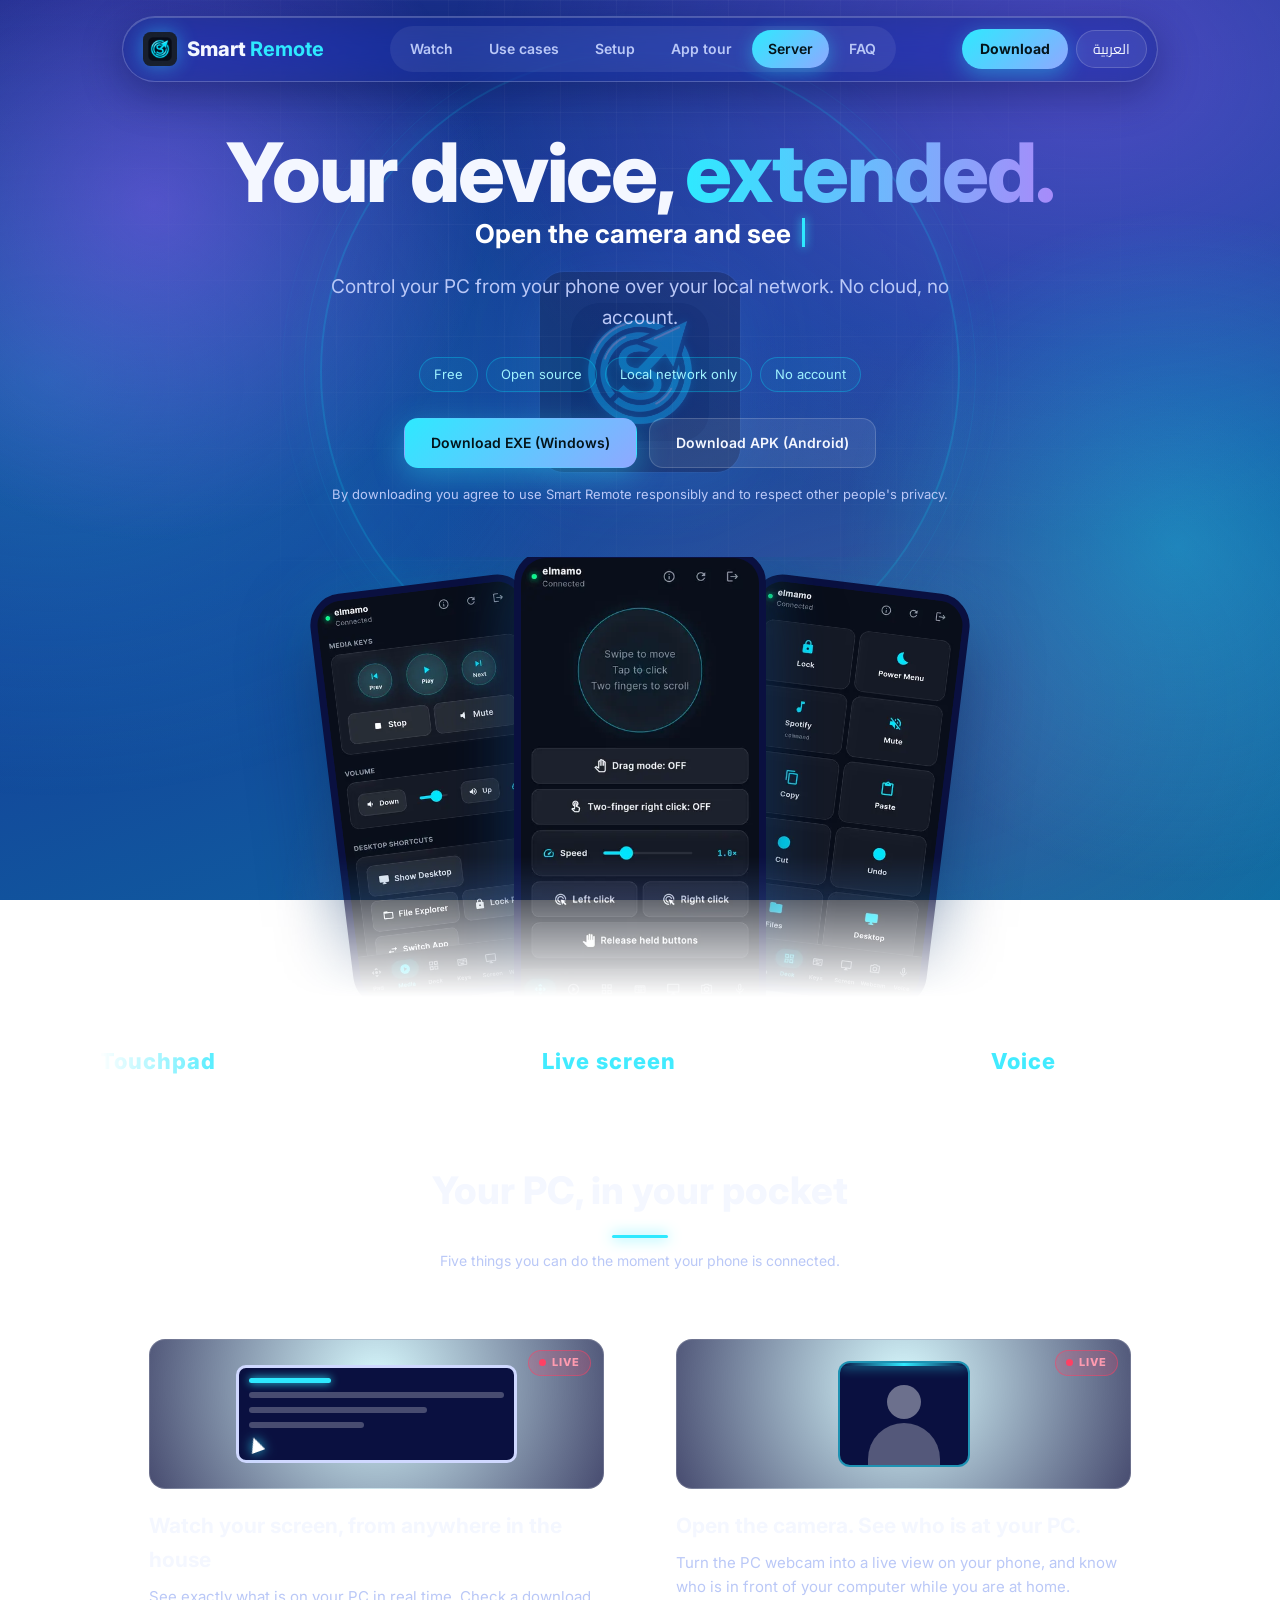
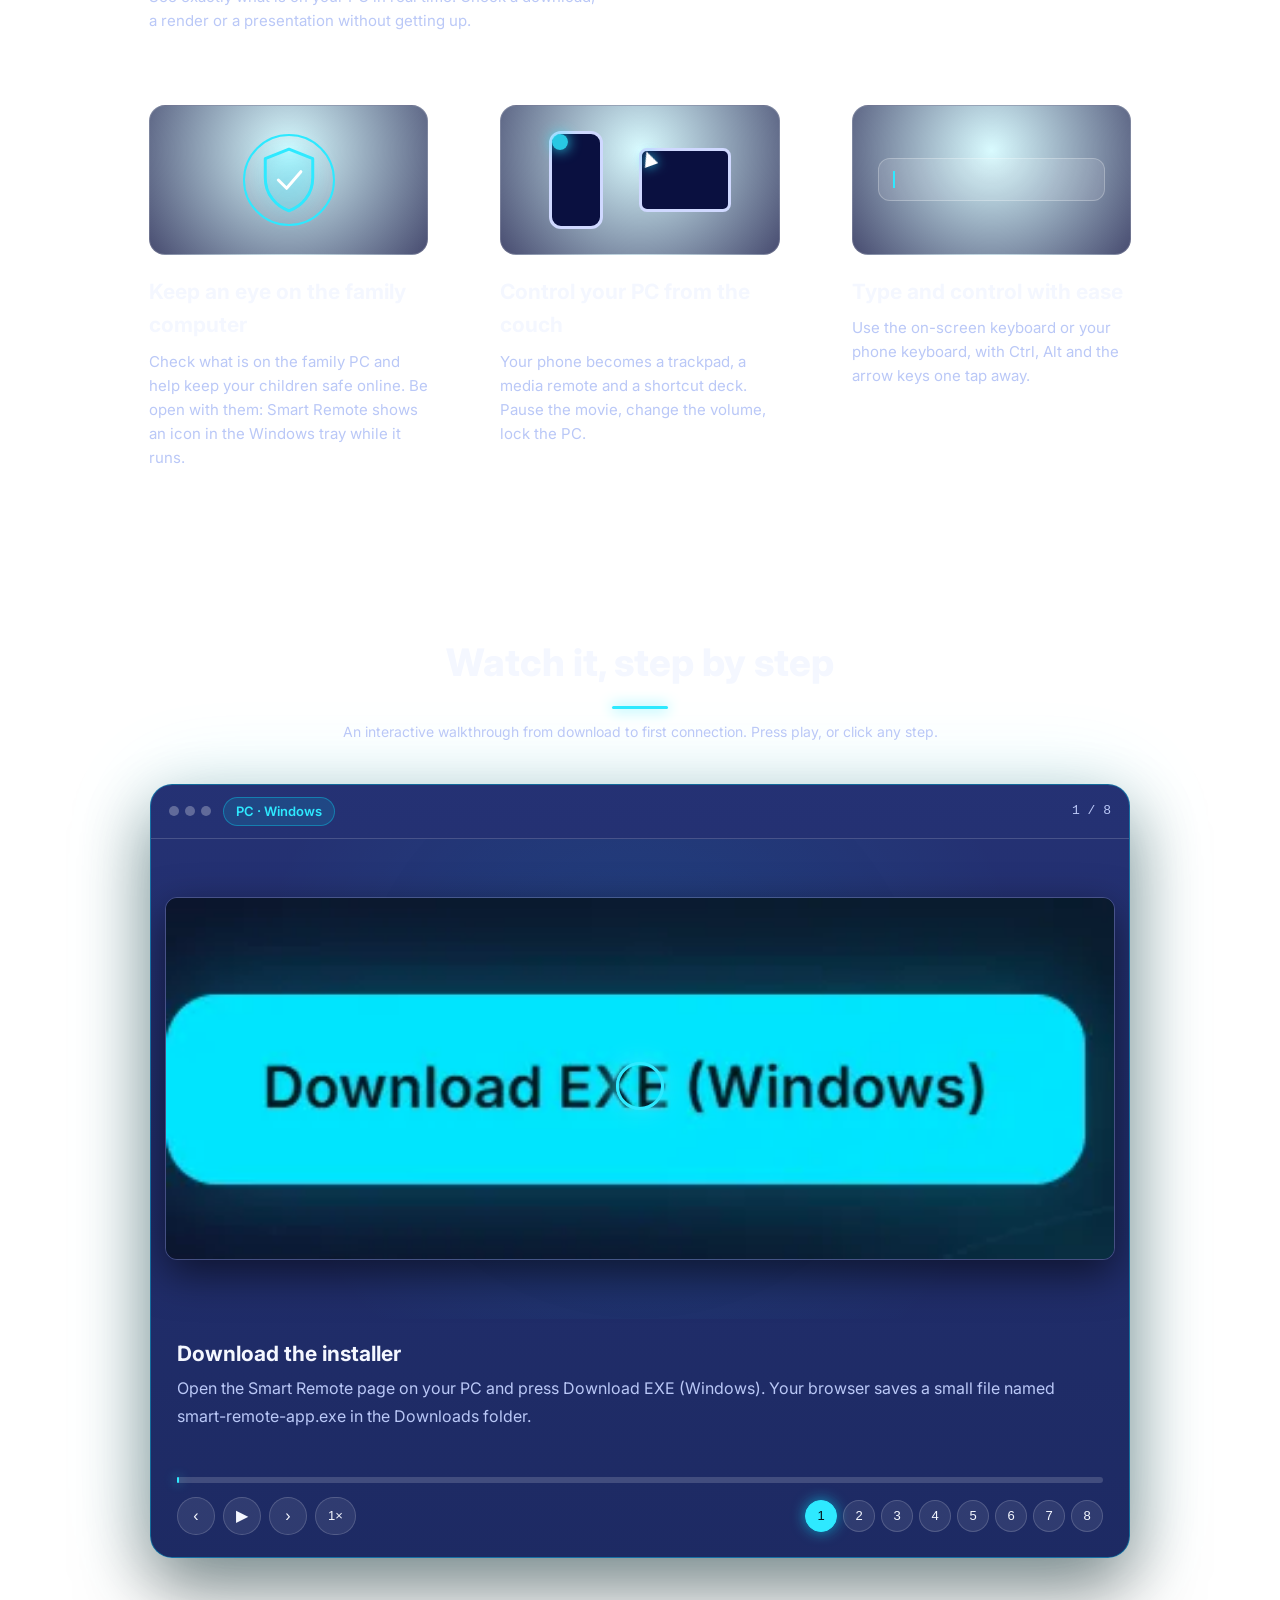
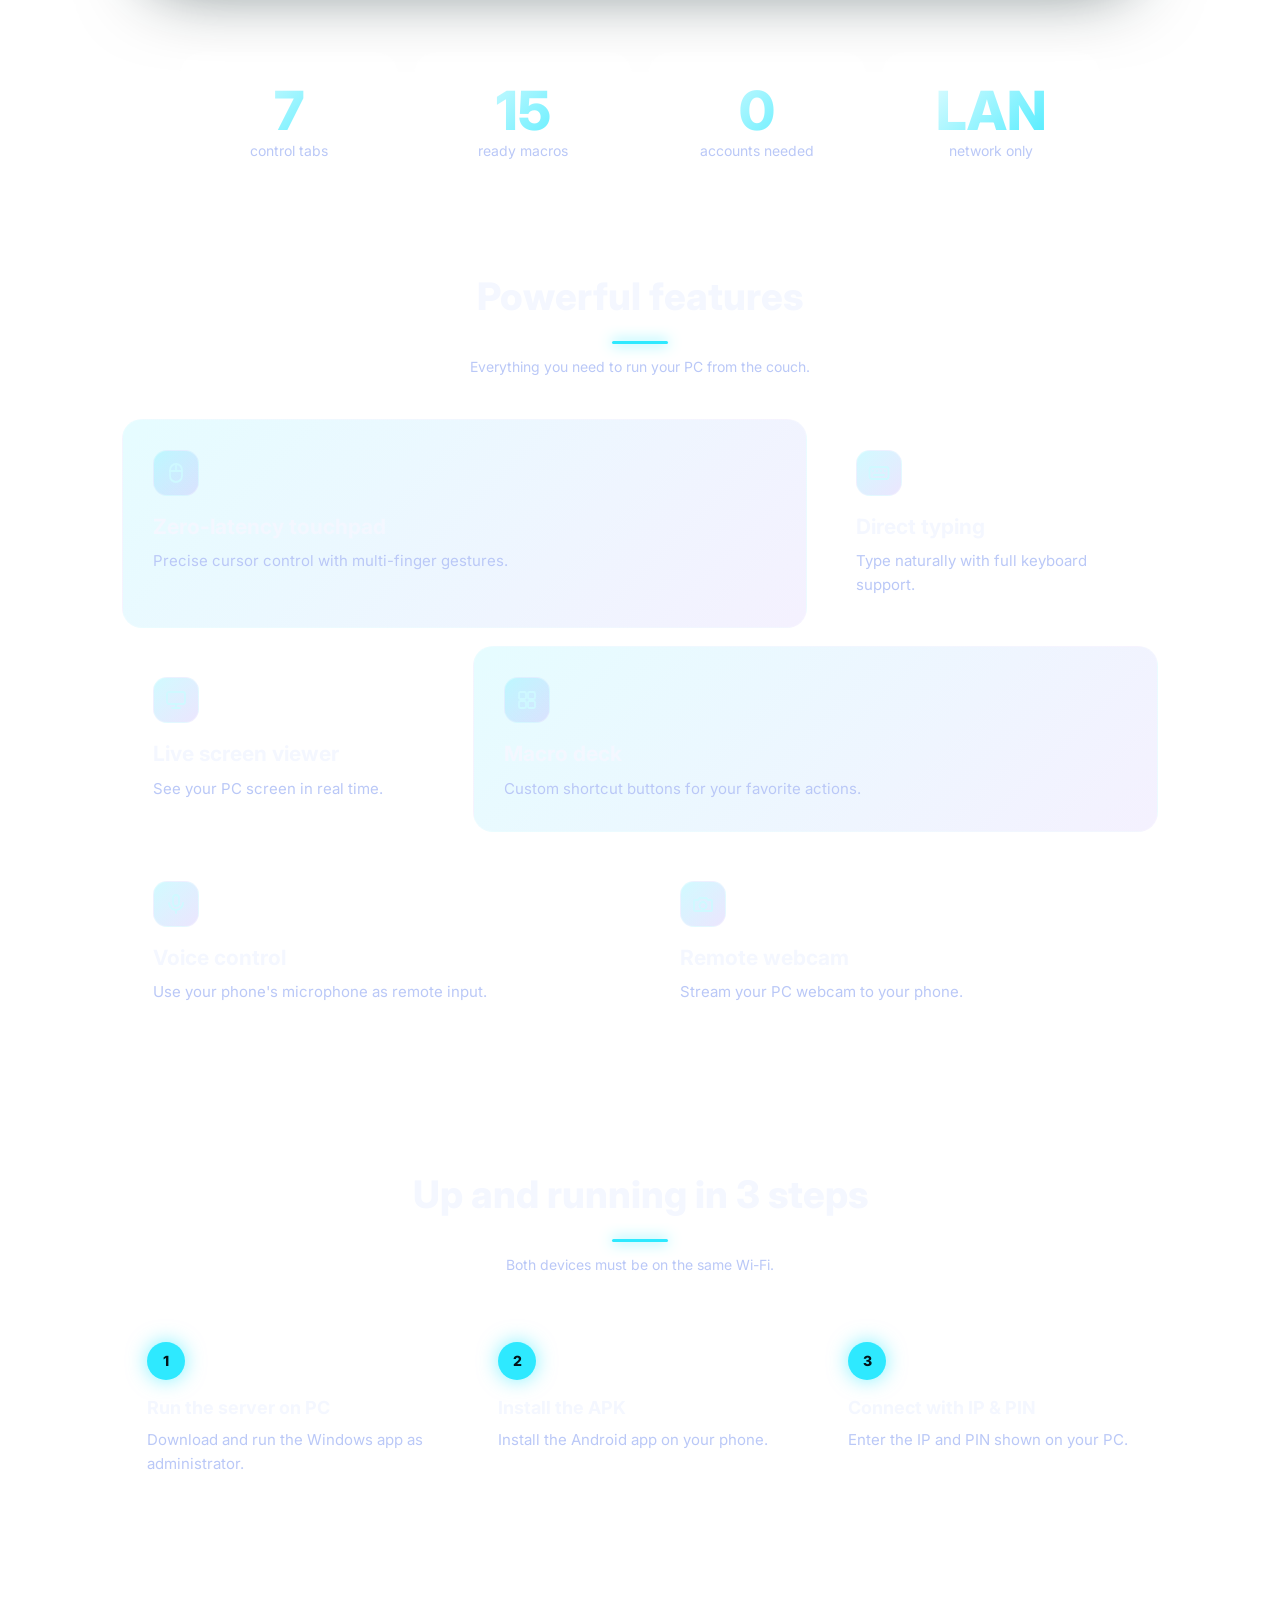
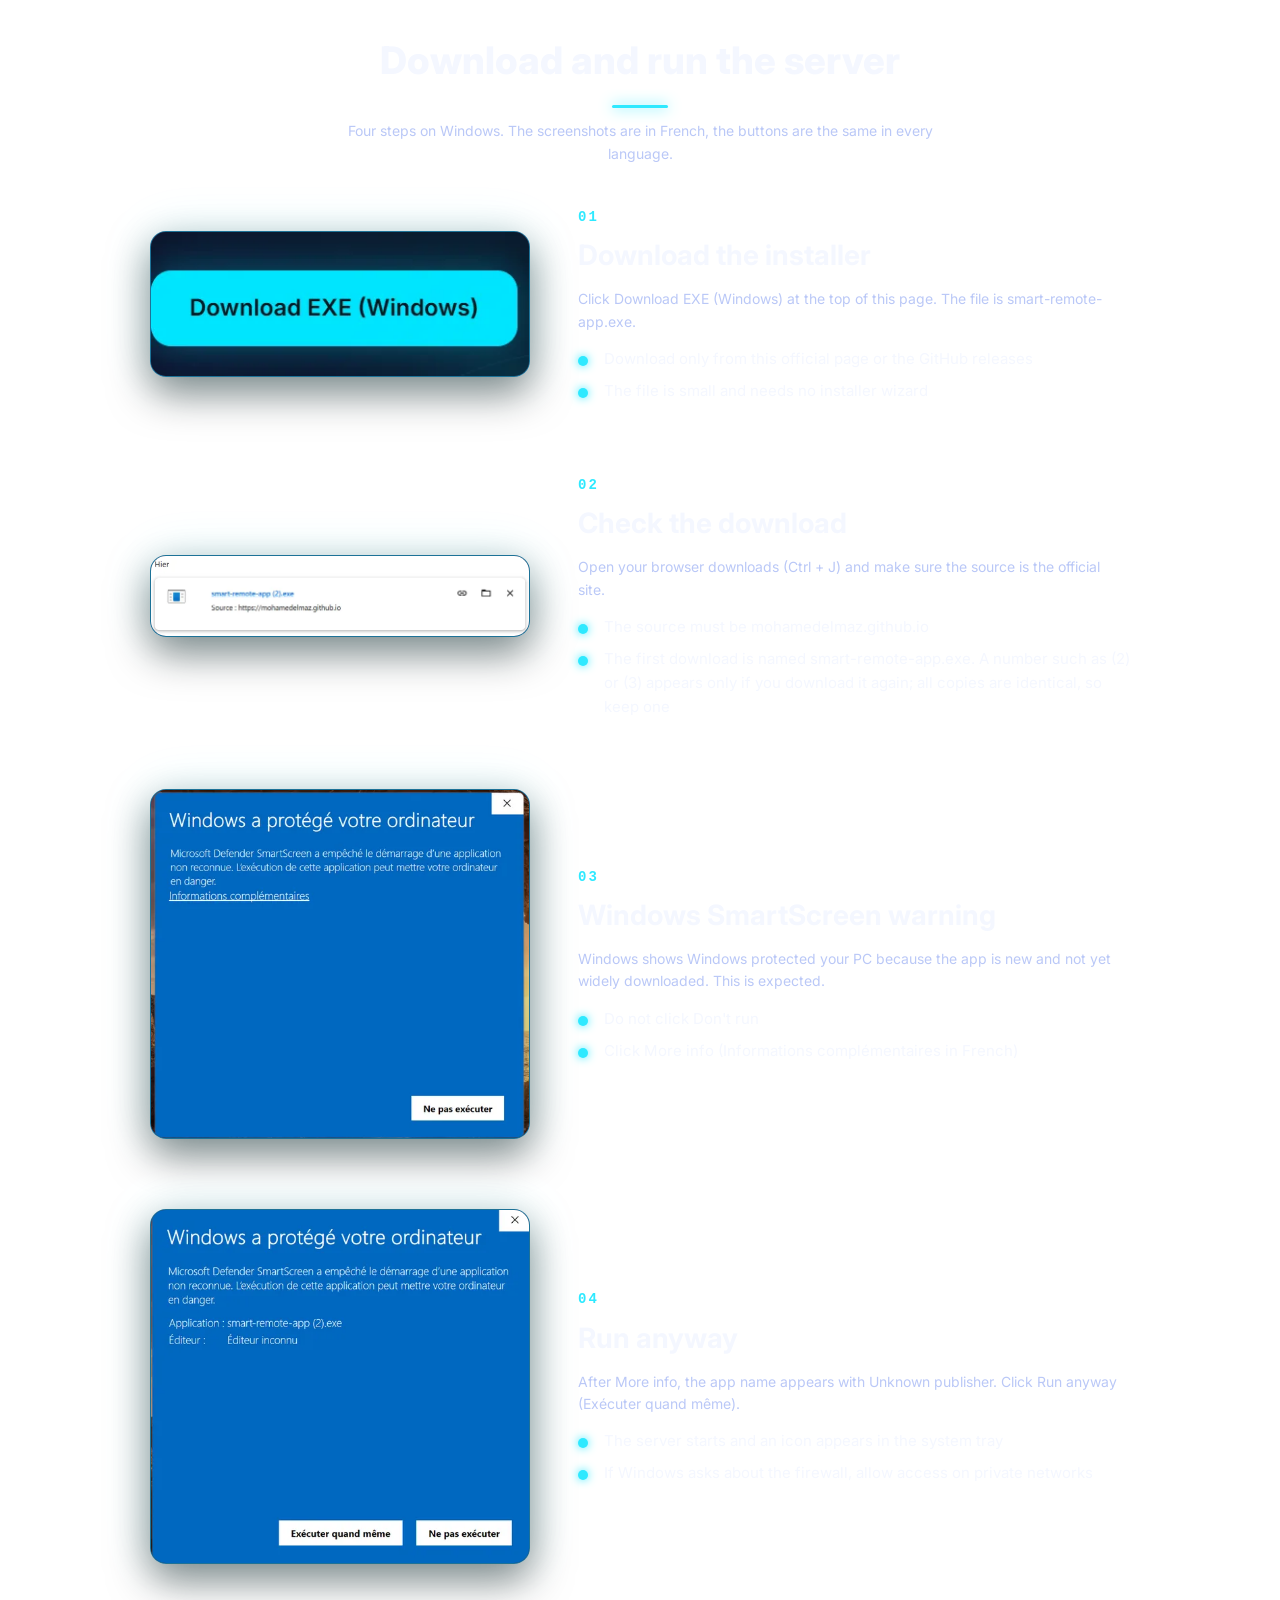
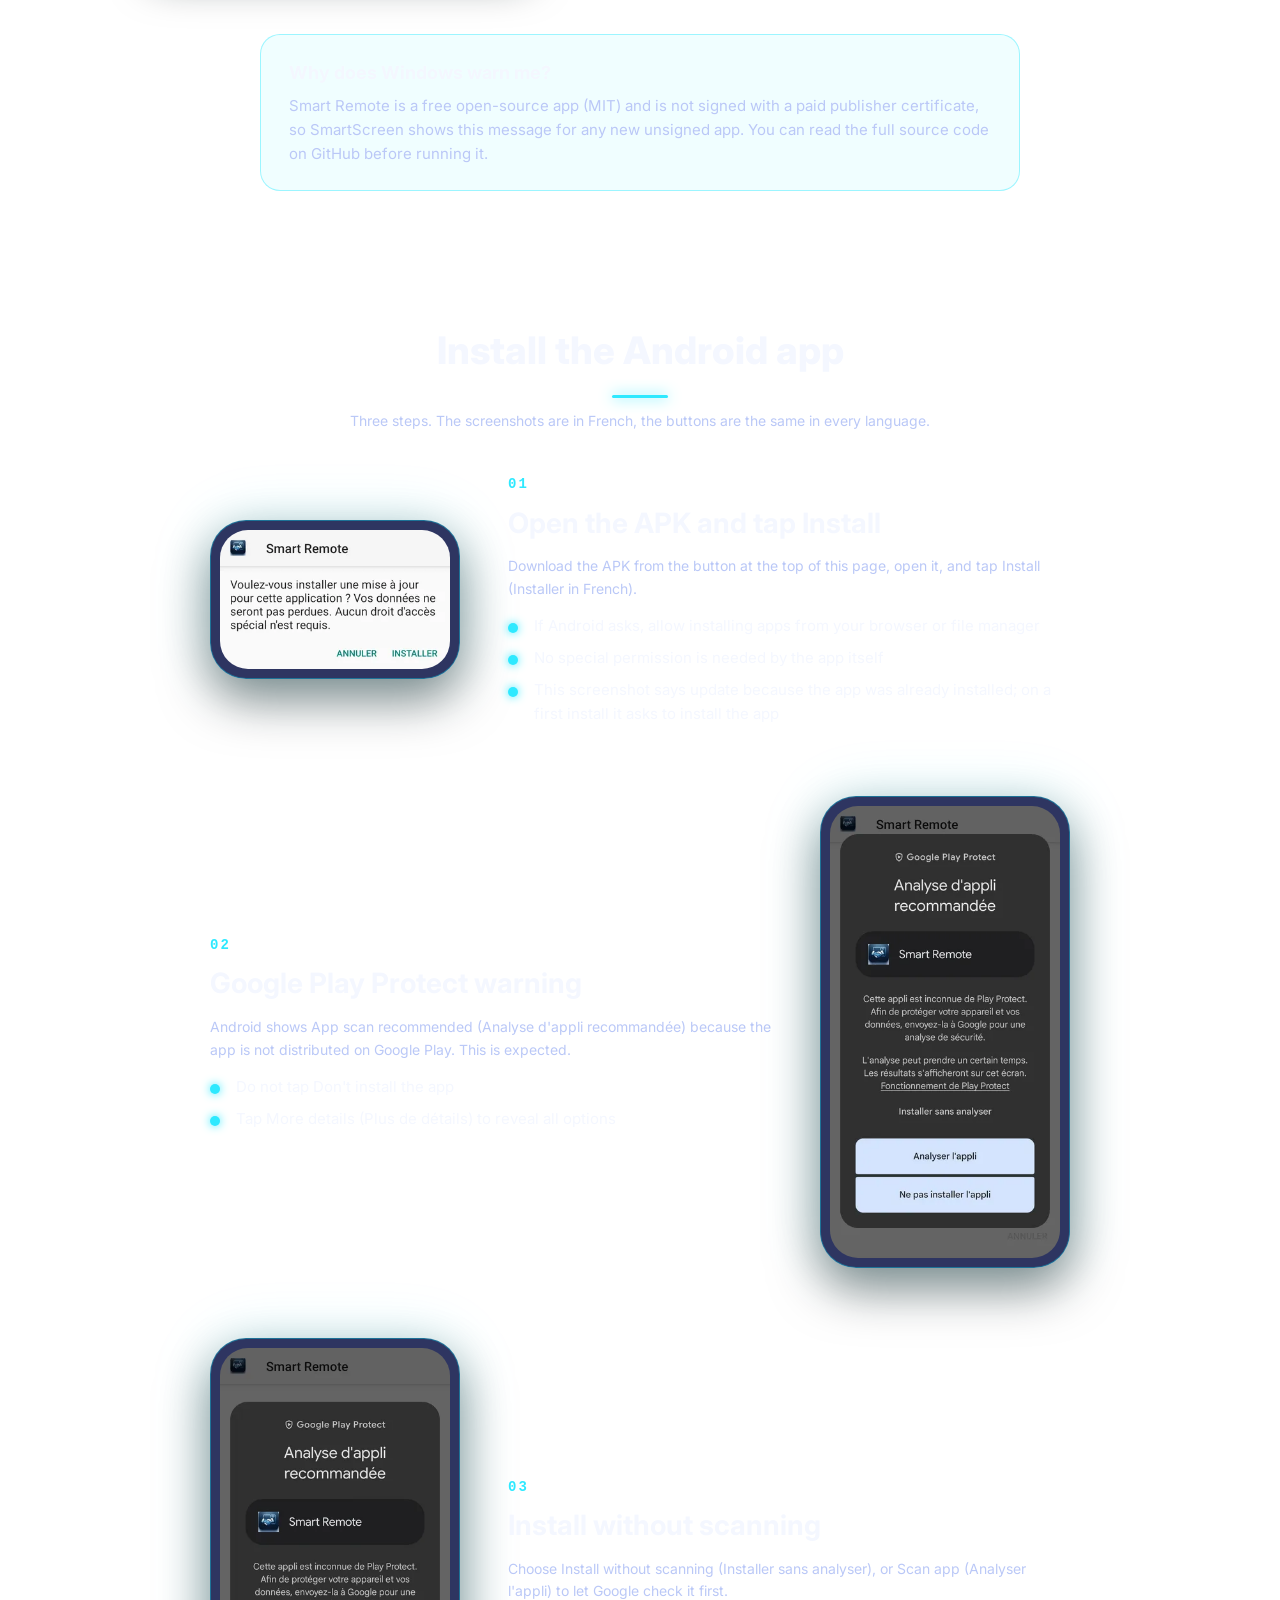
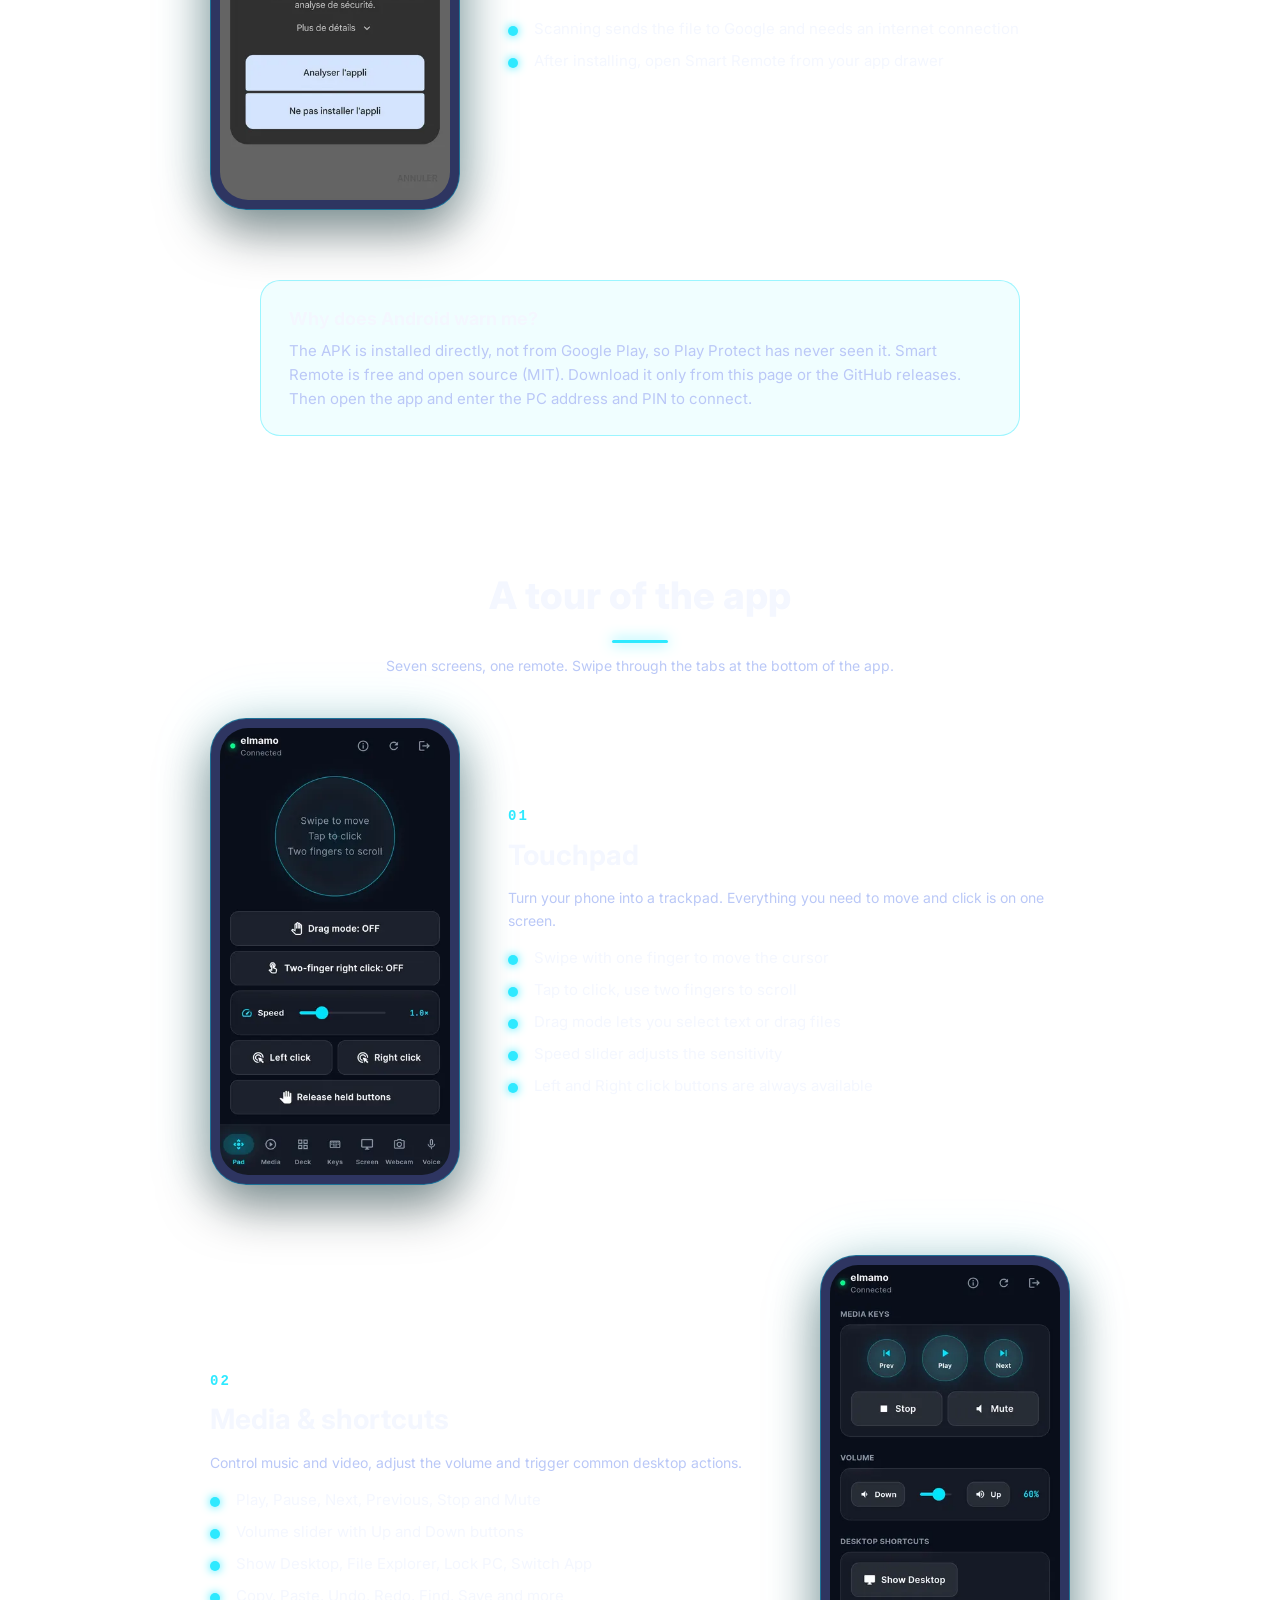
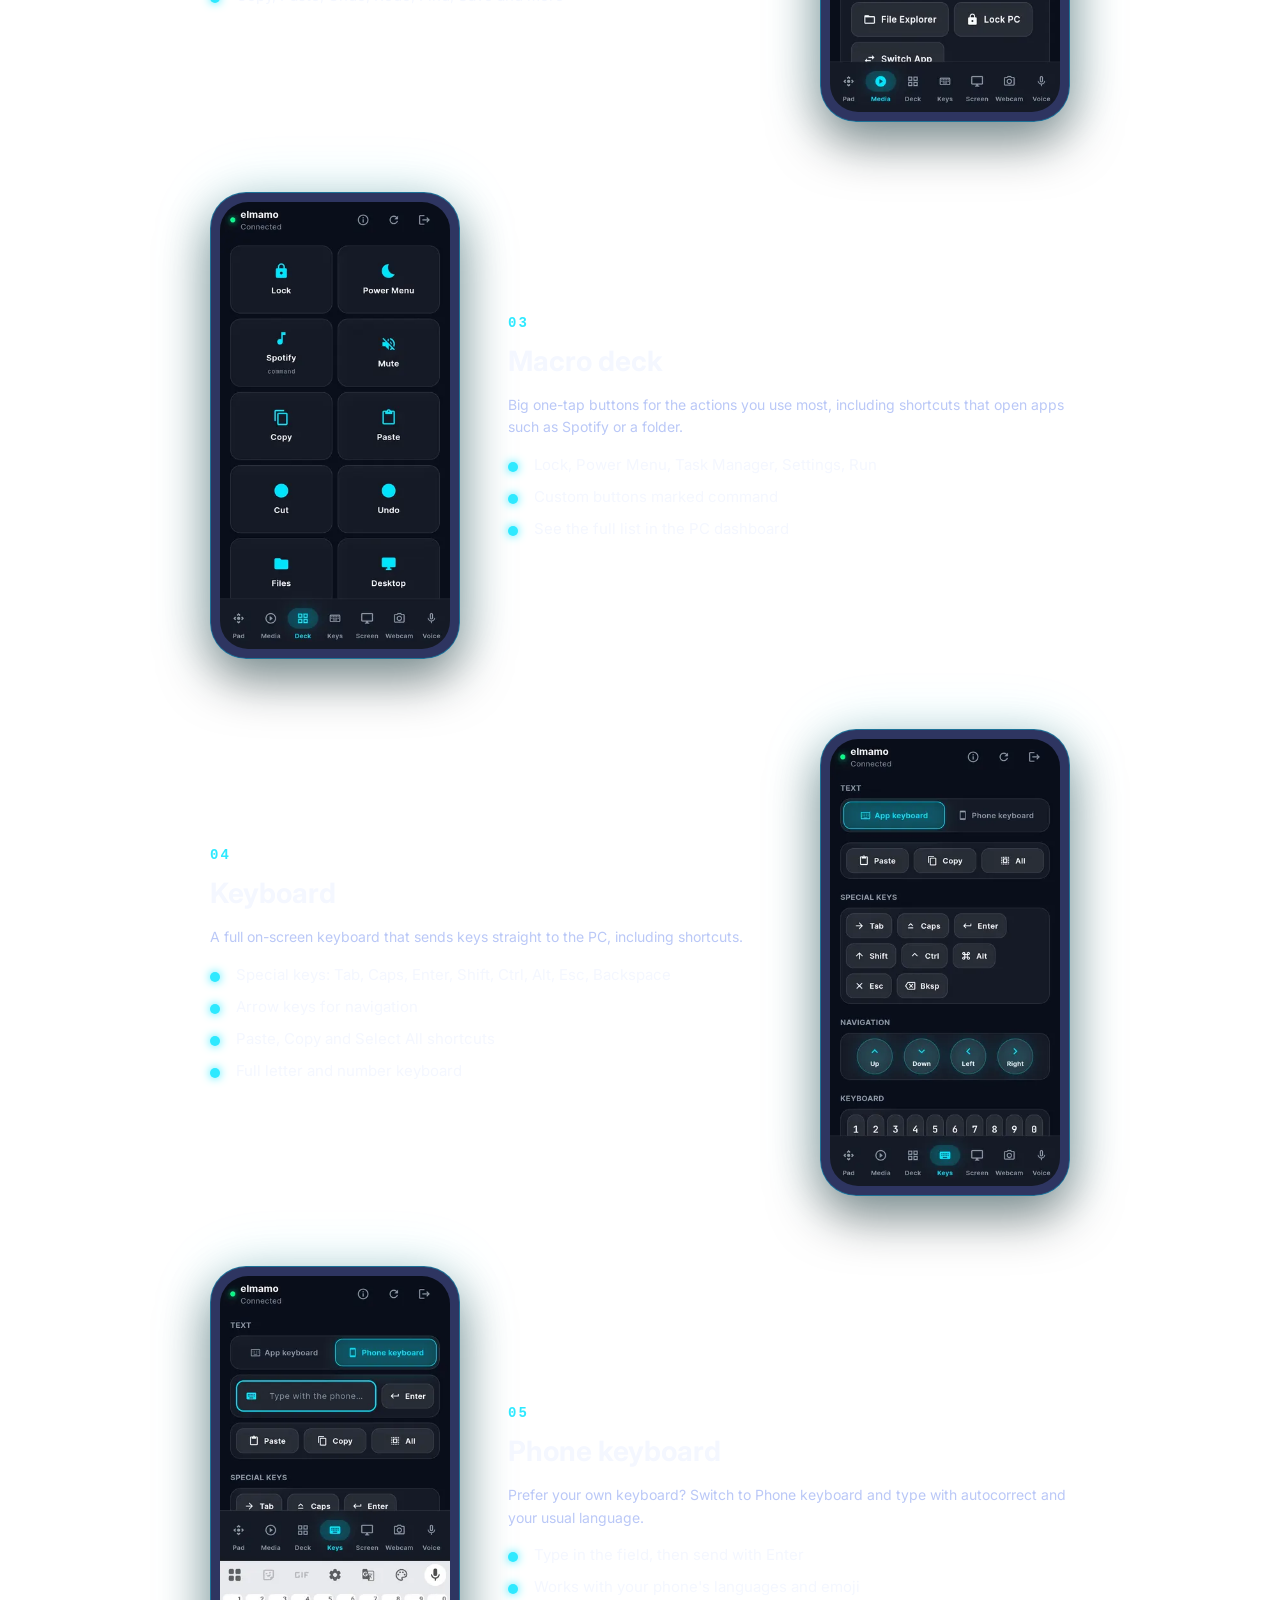
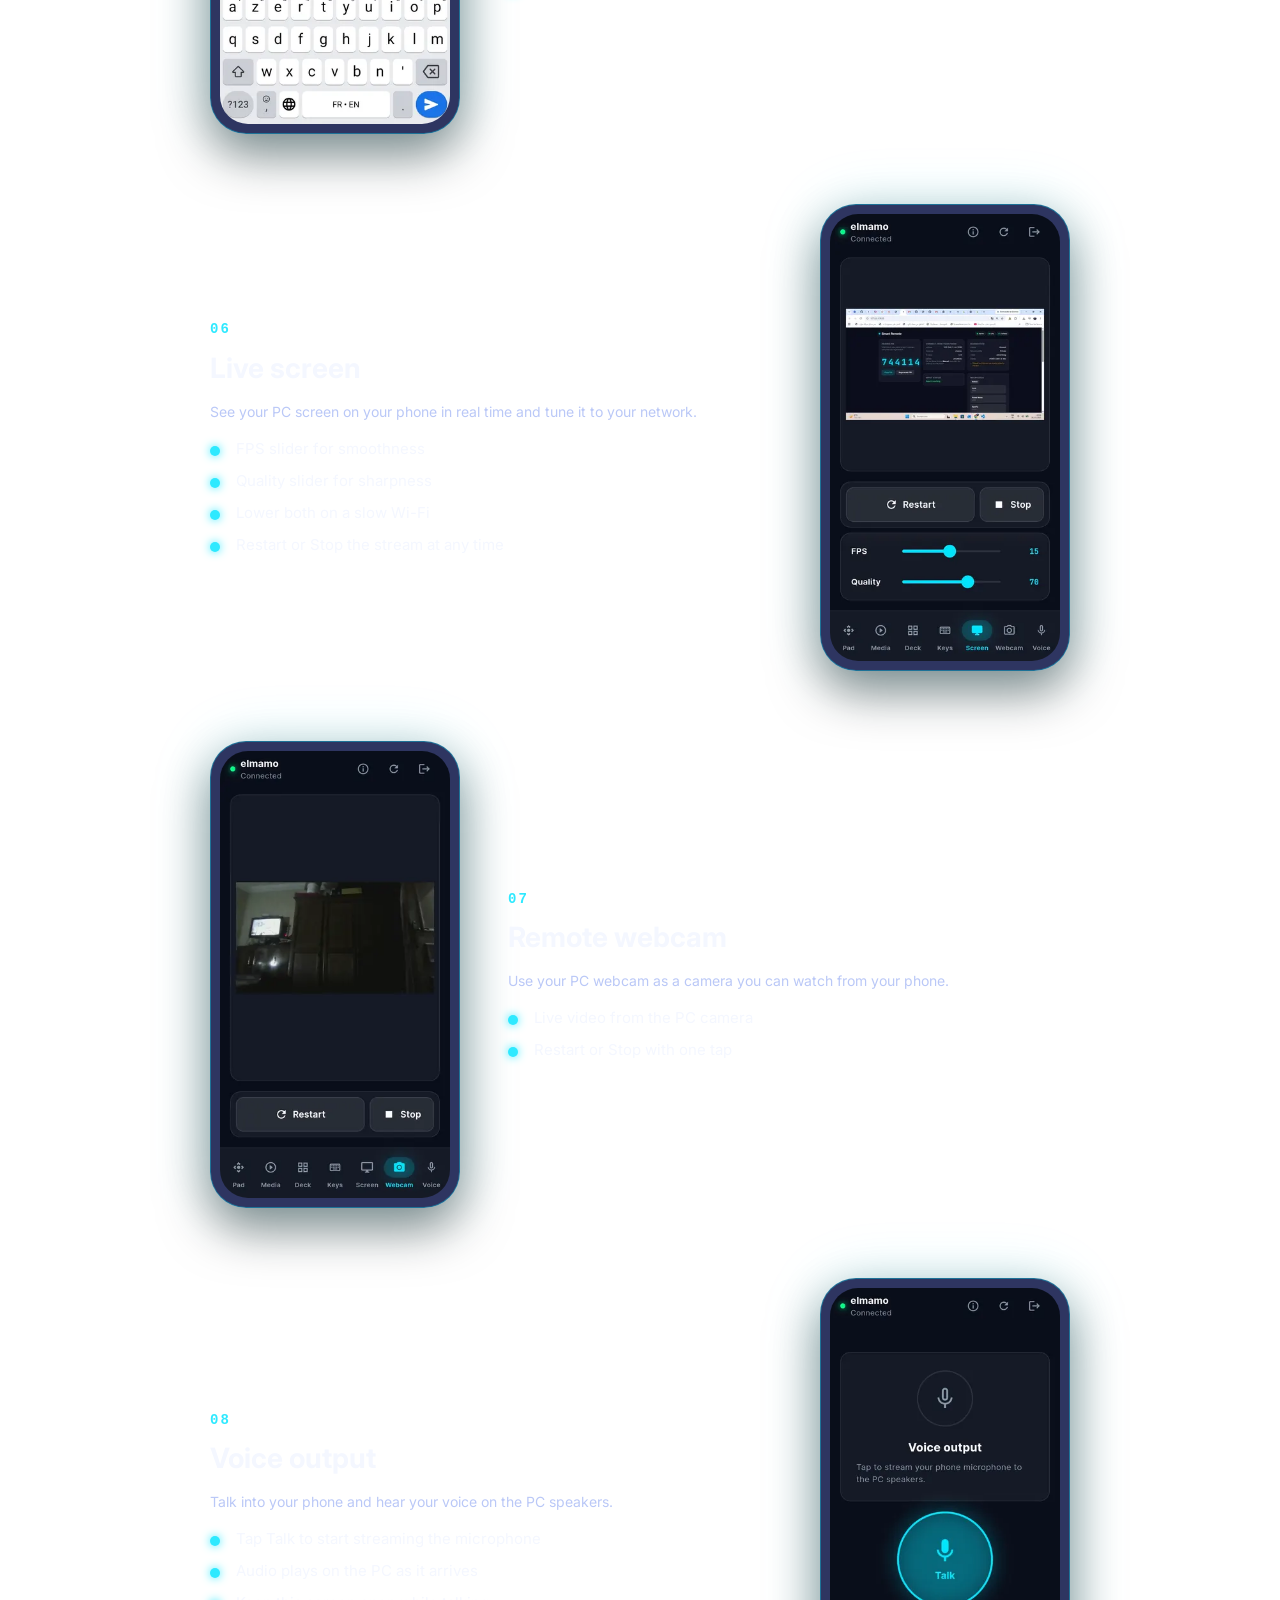
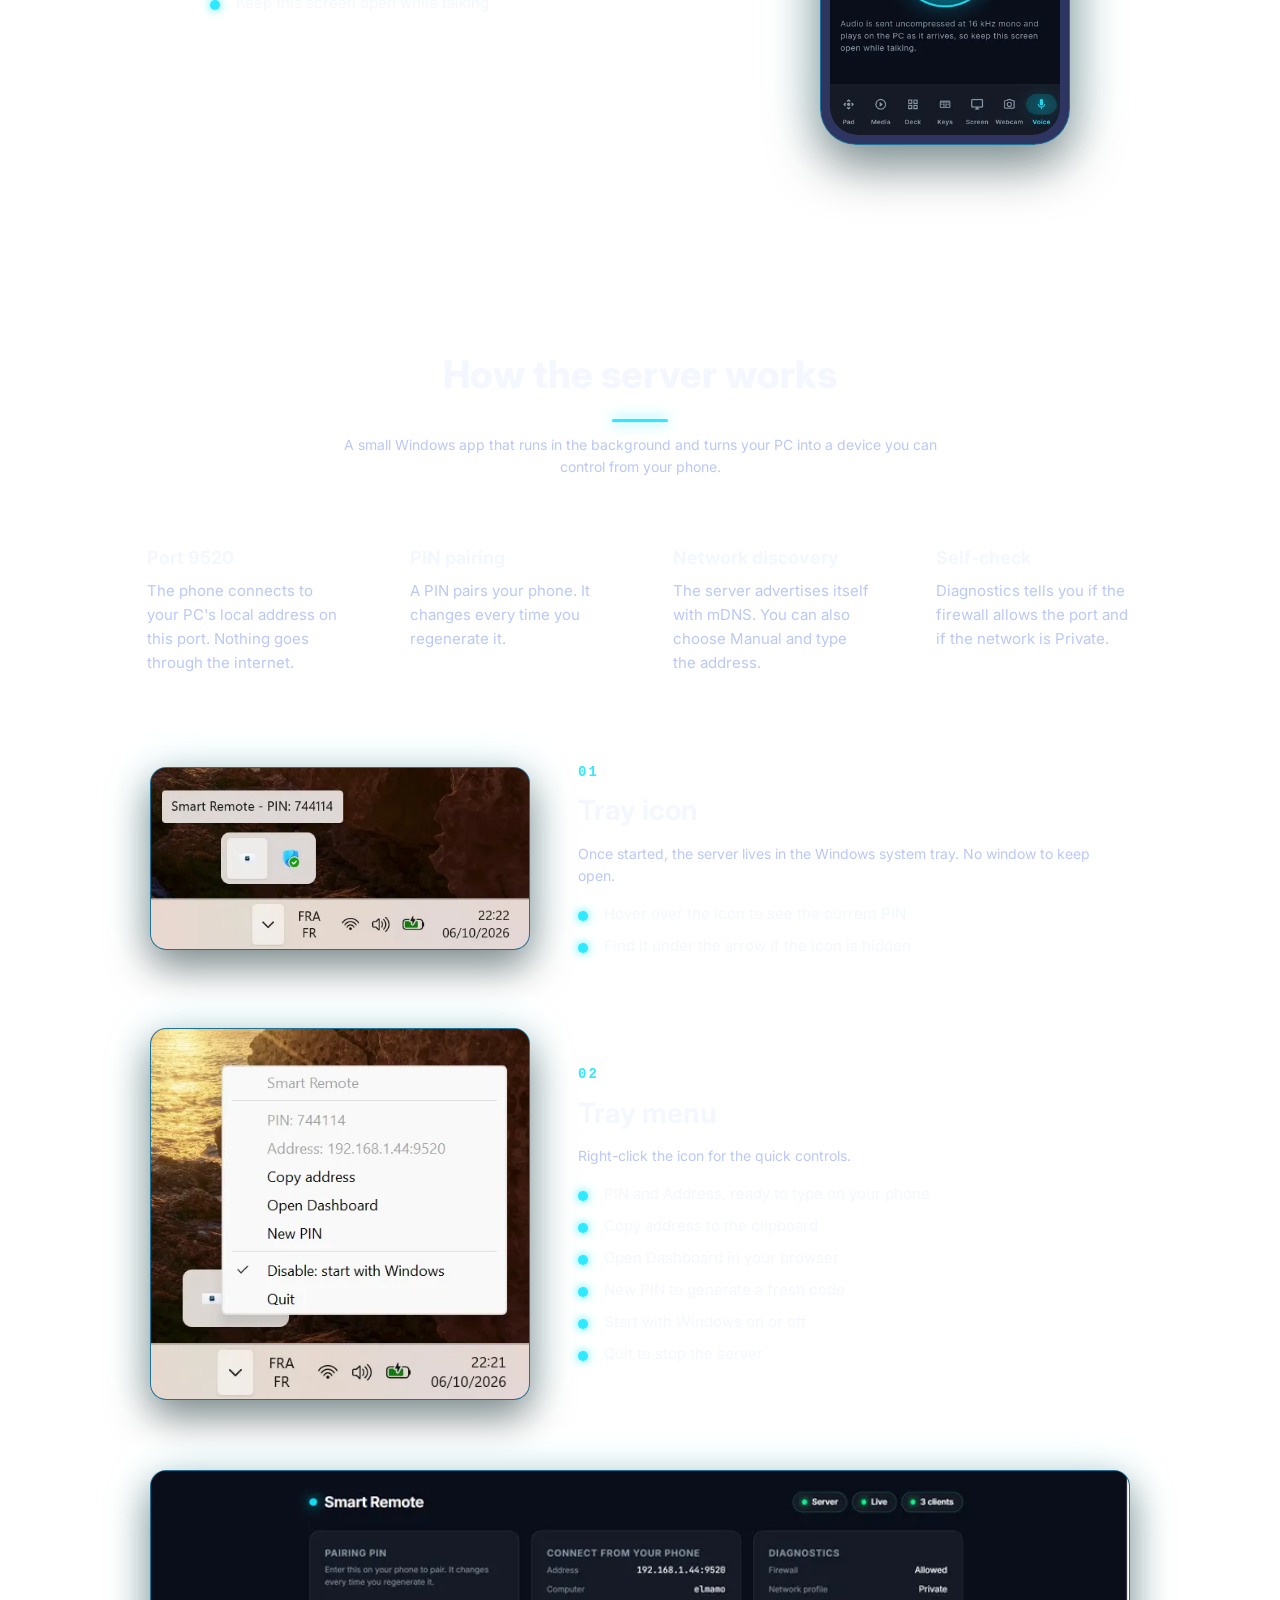
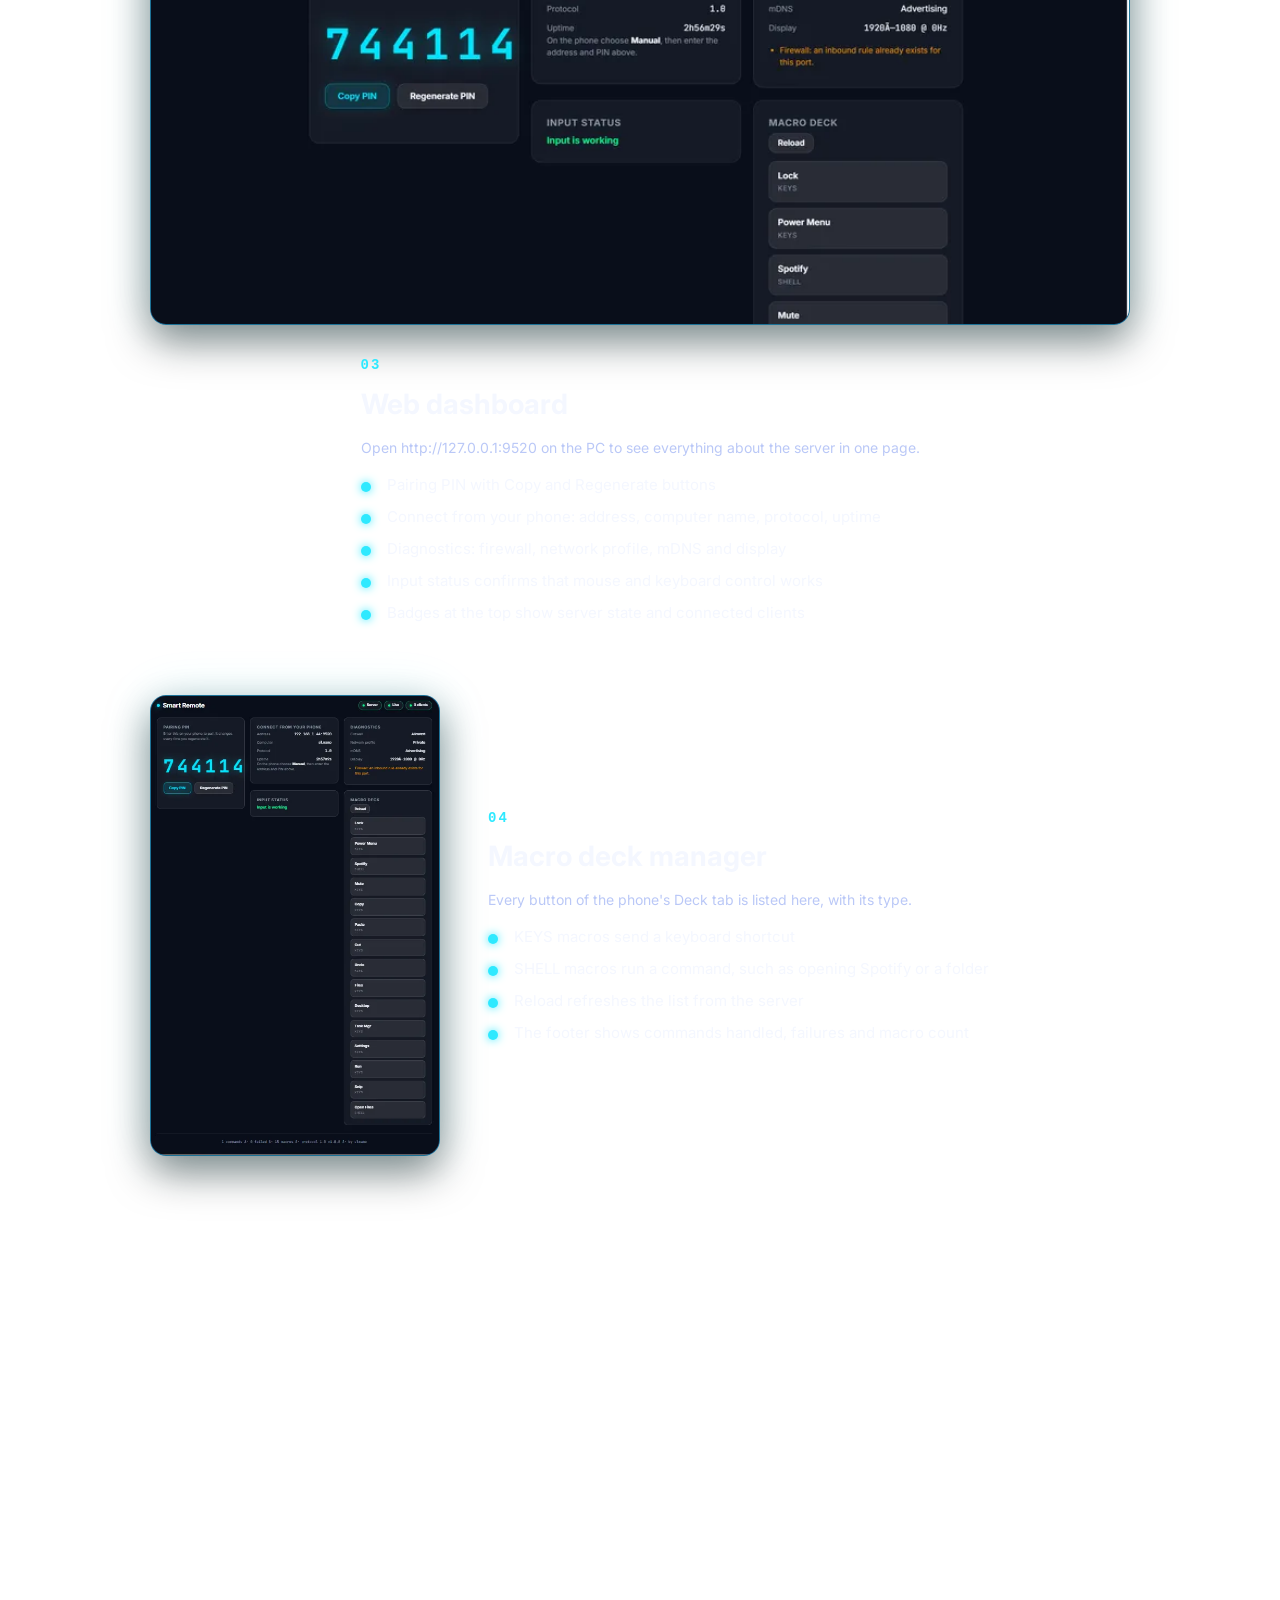
==== commit 8417e165: "Release Smart Remote v1.0.2" ====
--- a/index.html
+++ b/index.html
@@ -309,8 +309,8 @@
     <p class="lead" data-en="Control your PC from your phone over your local network. No cloud, no account." data-ar="تحكّم بحاسوبك من هاتفك عبر الشبكة المحلية. بلا سحابة وبلا حساب."></p>
     <div class="chips"><span data-en="Free" data-ar="مجاني"></span><span data-en="Open source" data-ar="مفتوح المصدر"></span><span data-en="Local network only" data-ar="شبكة محلية فقط"></span><span data-en="No account" data-ar="بلا حساب"></span></div>
     <div class="btns">
-      <a class="btn p" href="#install" data-dl="https://github.com/mohamedelmaz/smart-remote-app/releases/download/v1.0.1/smart-remote-app.exe" data-en="Download EXE (Windows)" data-ar="تحميل EXE (ويندوز)"></a>
-      <a class="btn" href="#install" data-dl="https://github.com/mohamedelmaz/smart-remote-app/releases/download/v1.0.1/app-release.apk" data-en="Download APK (Android)" data-ar="تحميل APK (أندرويد)"></a>
+      <a class="btn p" href="#install" data-dl="https://github.com/mohamedelmaz/smart-remote-app/releases/download/v1.0.2/smart-remote-app.exe" data-en="Download EXE (Windows)" data-ar="تحميل EXE (ويندوز)"></a>
+      <a class="btn" href="#install" data-dl="https://github.com/mohamedelmaz/smart-remote-app/releases/download/v1.0.2/app-release.apk" data-en="Download APK (Android)" data-ar="تحميل APK (أندرويد)"></a>
     </div>
     <p class="fine" data-en="By downloading you agree to use Smart Remote responsibly and to respect other people&#39;s privacy." data-ar="بالتحميل فأنت توافق على استخدام Smart Remote بمسؤولية واحترام خصوصية الآخرين."></p>
   </div>
@@ -425,8 +425,8 @@
   <h2 data-en="Ready to extend your device?" data-ar="جاهز لتوسيع جهازك؟"></h2>
   <p class="sub" data-en="Two small downloads, one local network, a PIN. That is all." data-ar="ملفان صغيران، وشبكة محلية، ورمز PIN. هذا كل شيء."></p>
   <div class="btns" style="justify-content:center">
-    <a class="btn p" href="#install" data-dl="https://github.com/mohamedelmaz/smart-remote-app/releases/download/v1.0.1/smart-remote-app.exe" data-en="Download EXE (Windows)" data-ar="تحميل EXE (ويندوز)"></a>
-    <a class="btn" href="#install" data-dl="https://github.com/mohamedelmaz/smart-remote-app/releases/download/v1.0.1/app-release.apk" data-en="Download APK (Android)" data-ar="تحميل APK (أندرويد)"></a>
+    <a class="btn p" href="#install" data-dl="https://github.com/mohamedelmaz/smart-remote-app/releases/download/v1.0.2/smart-remote-app.exe" data-en="Download EXE (Windows)" data-ar="تحميل EXE (ويندوز)"></a>
+    <a class="btn" href="#install" data-dl="https://github.com/mohamedelmaz/smart-remote-app/releases/download/v1.0.2/app-release.apk" data-en="Download APK (Android)" data-ar="تحميل APK (أندرويد)"></a>
   </div>
 </section>
 </div>
@@ -444,7 +444,7 @@
       <a href="https://github.com/mohamedelmaz/smart-remote-app/releases" data-en="Releases" data-ar="الإصدارات"></a>
     </div>
   </div>
-  <div class="wrap fcopy">Smart Remote v1.0.1 · MIT License · © 2026 elmamo</div>
+  <div class="wrap fcopy">Smart Remote v1.0.2 · MIT License · © 2026 elmamo</div>
 </footer>
 
 <script>
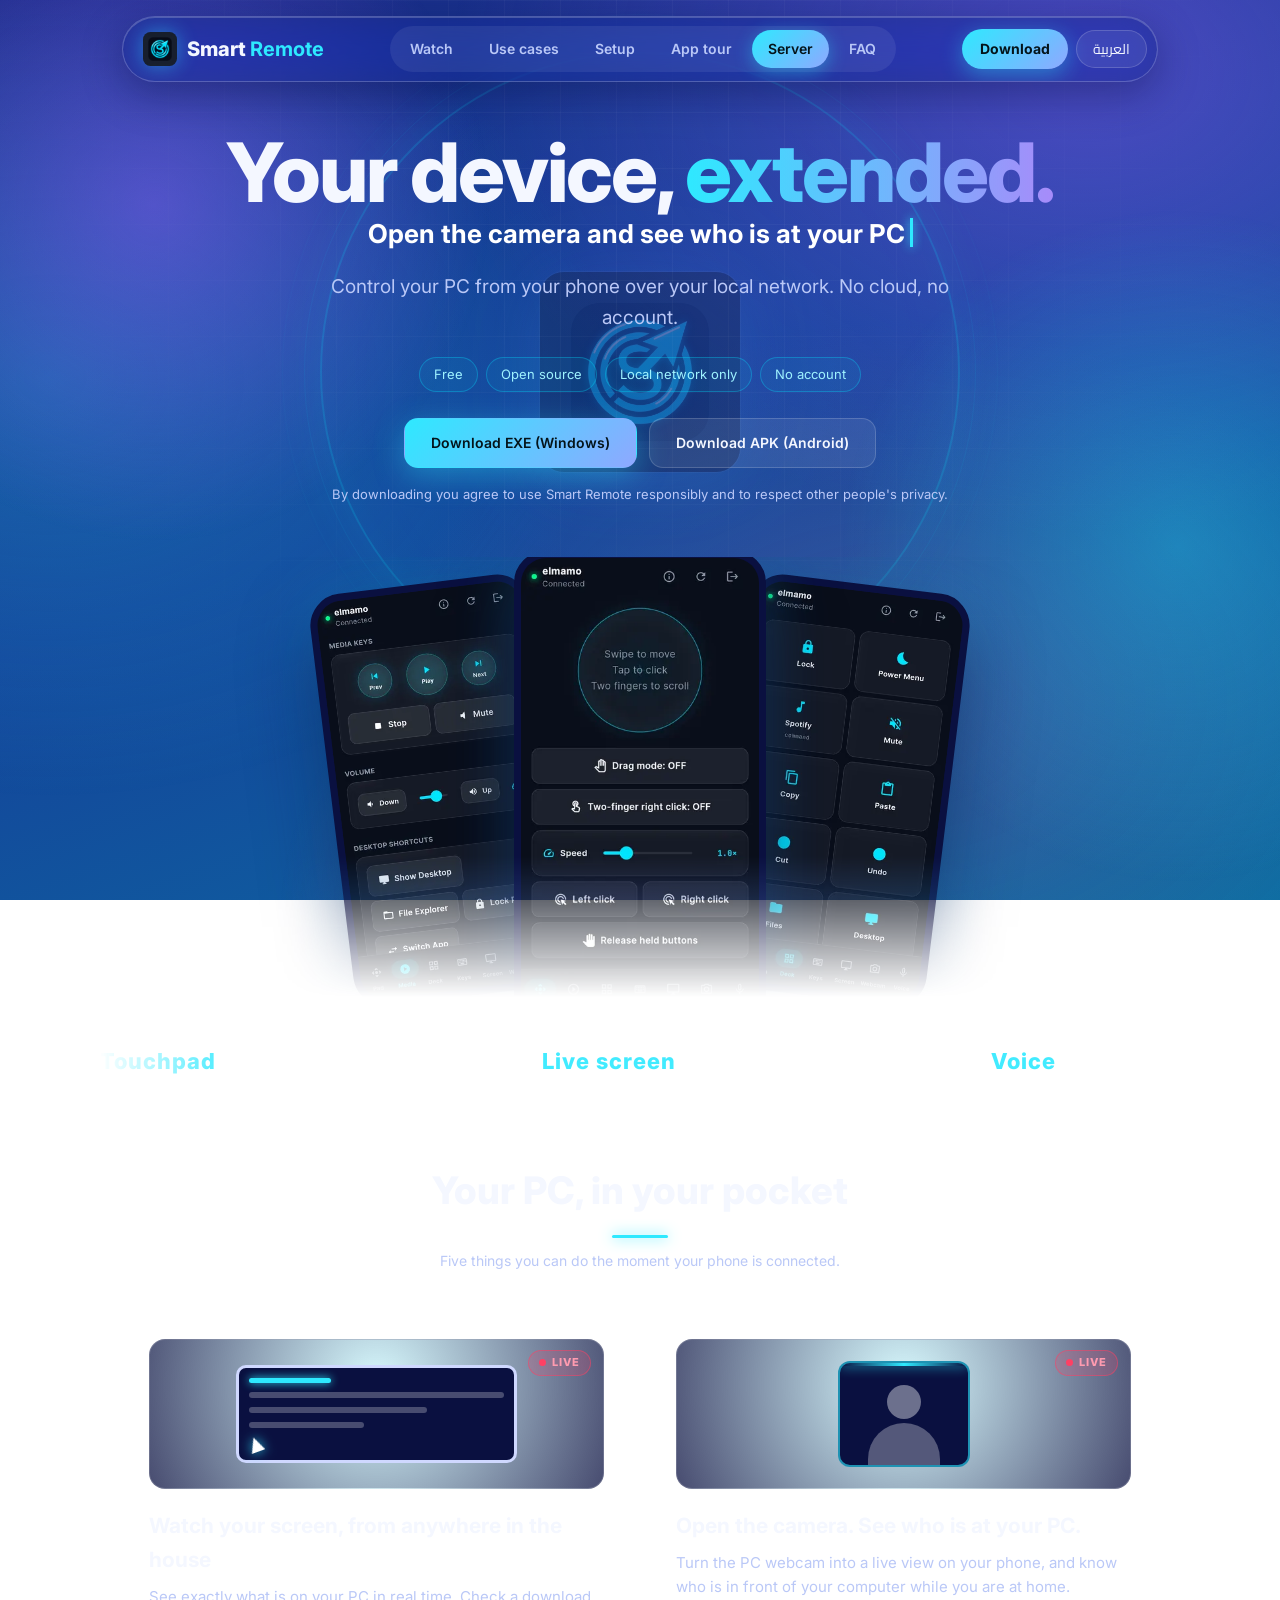
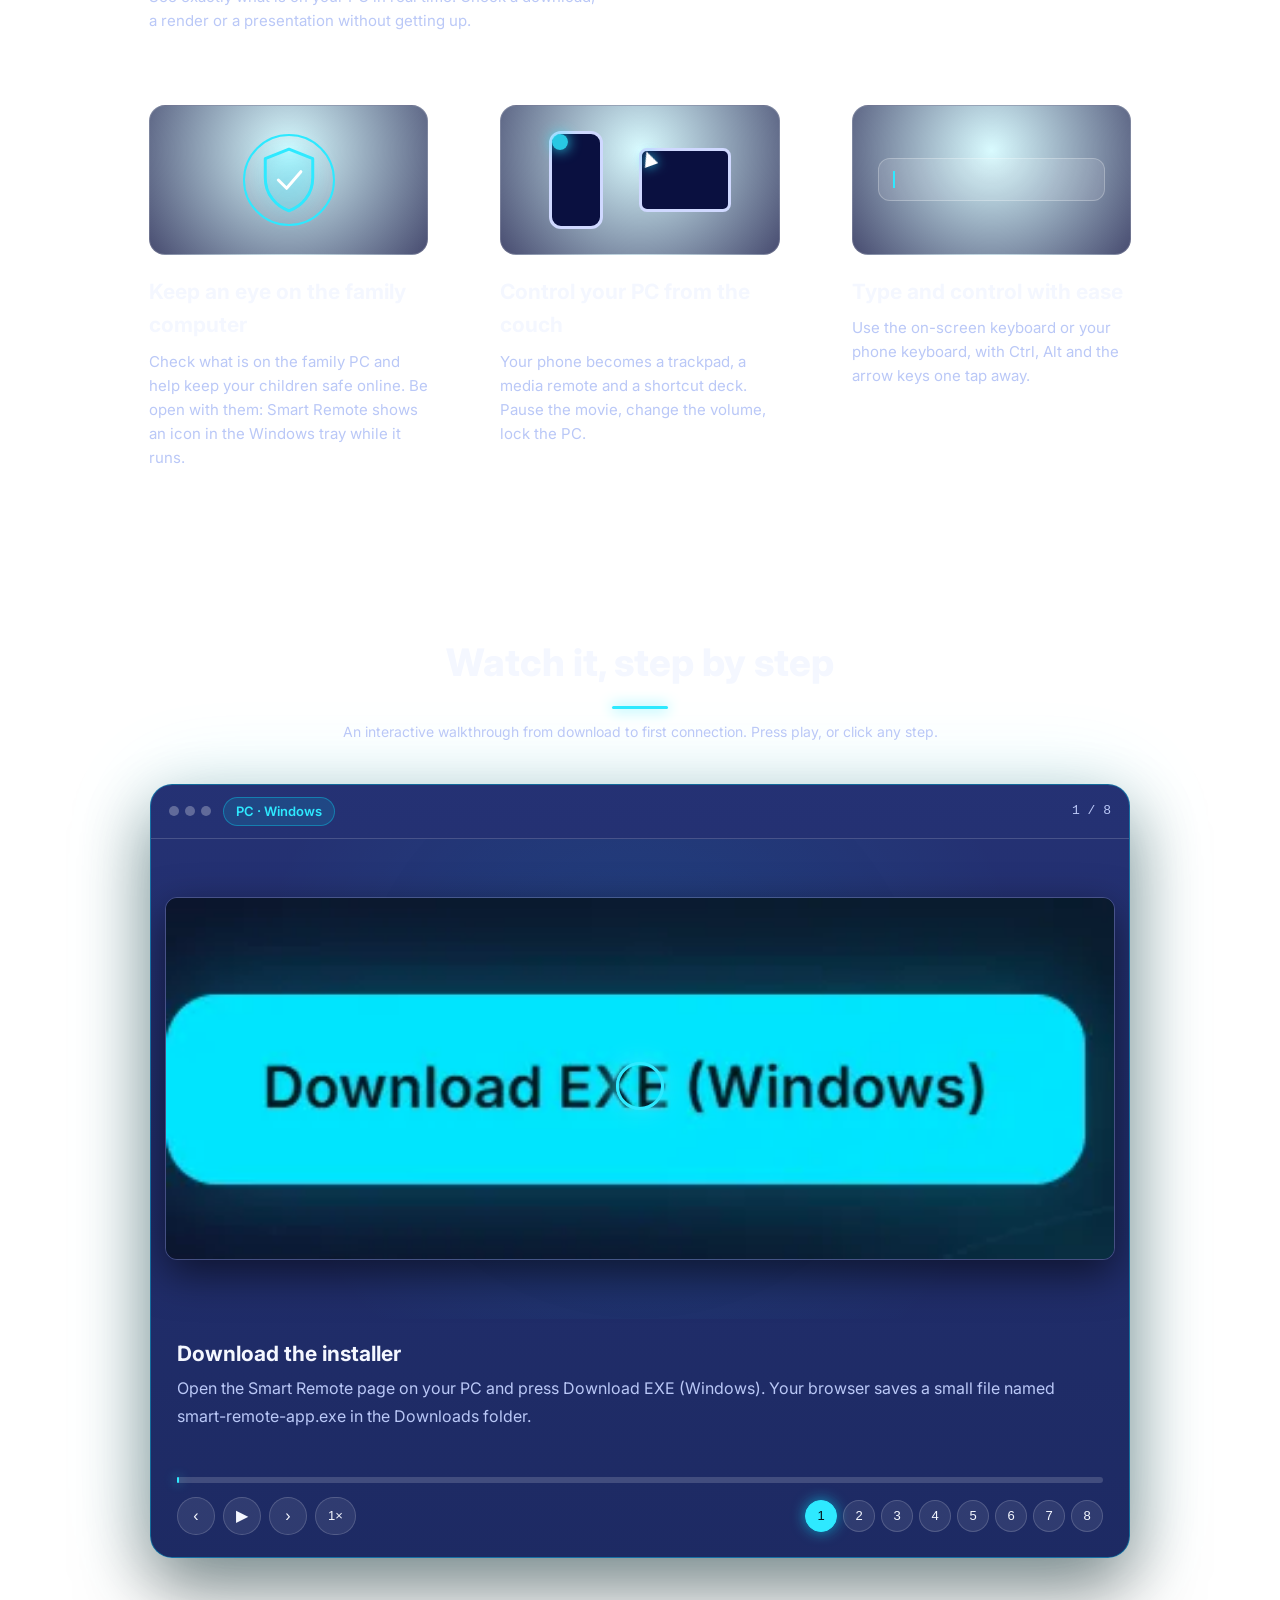
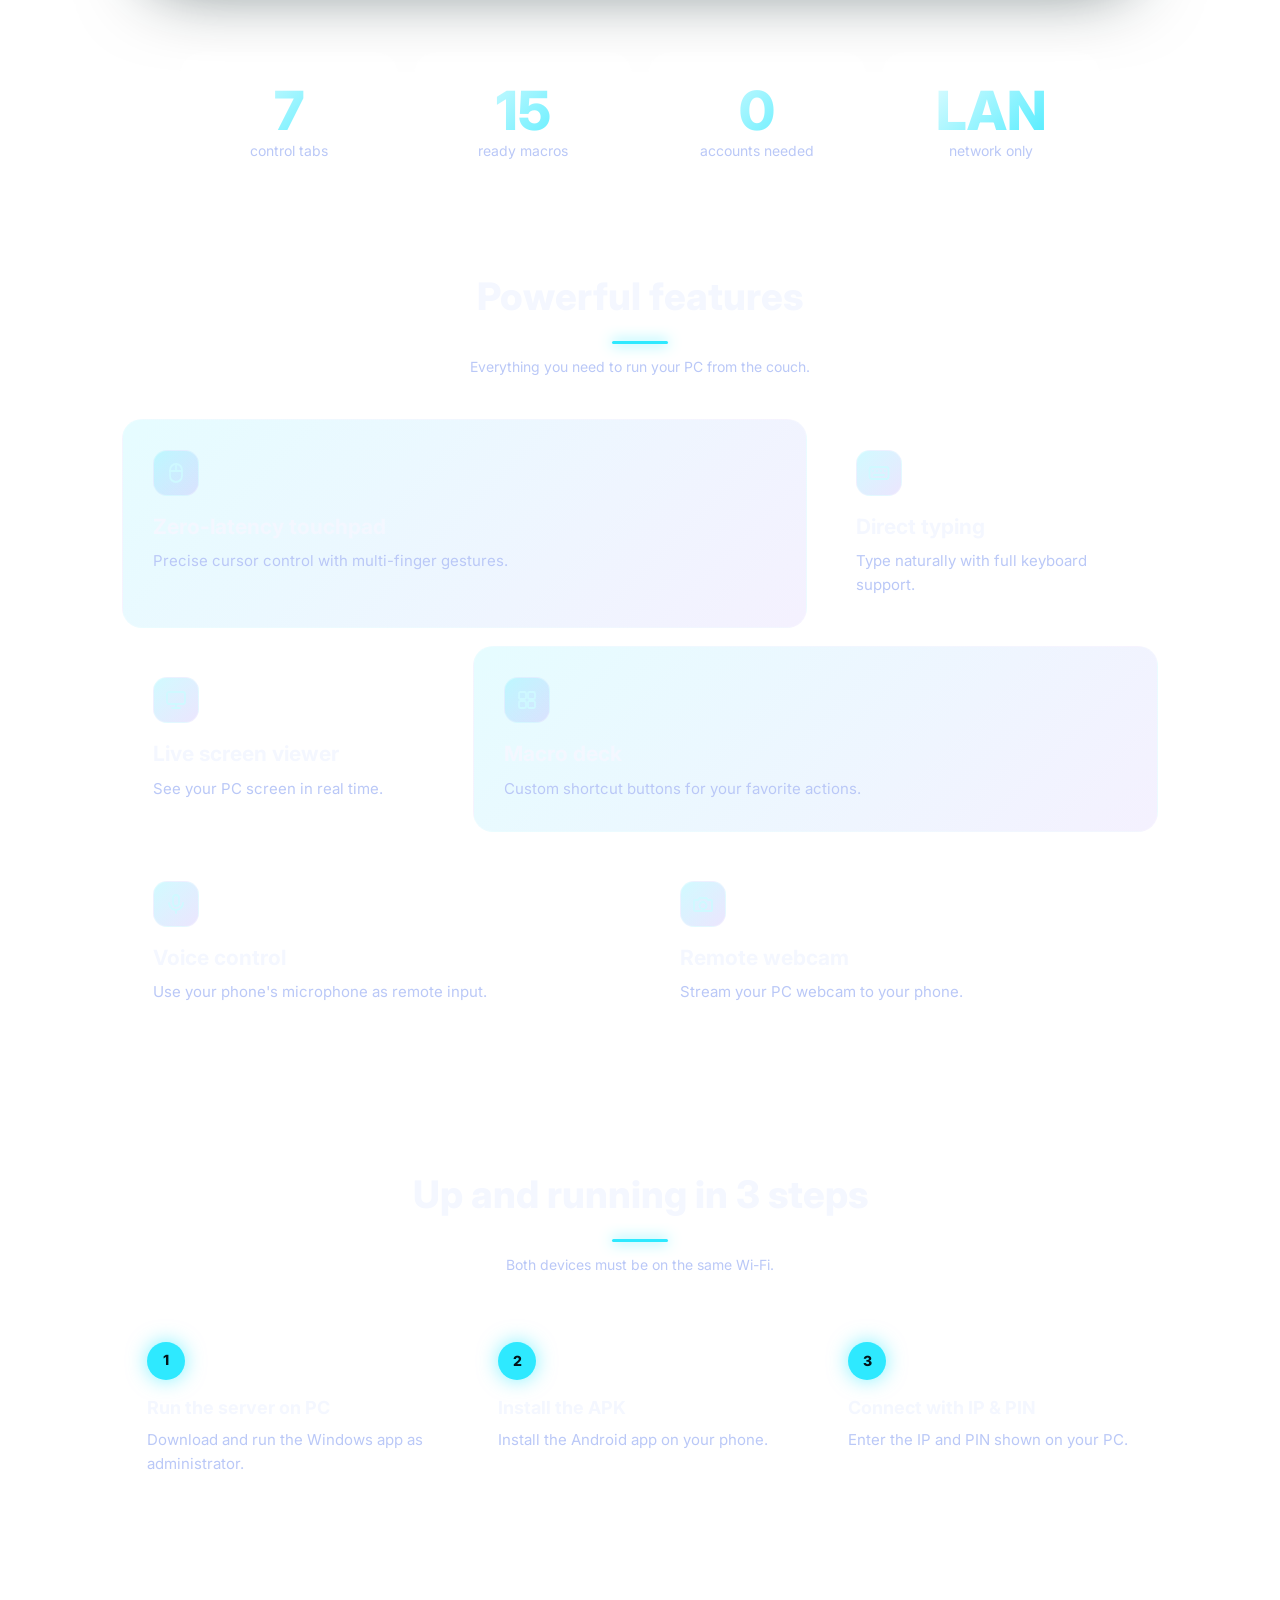
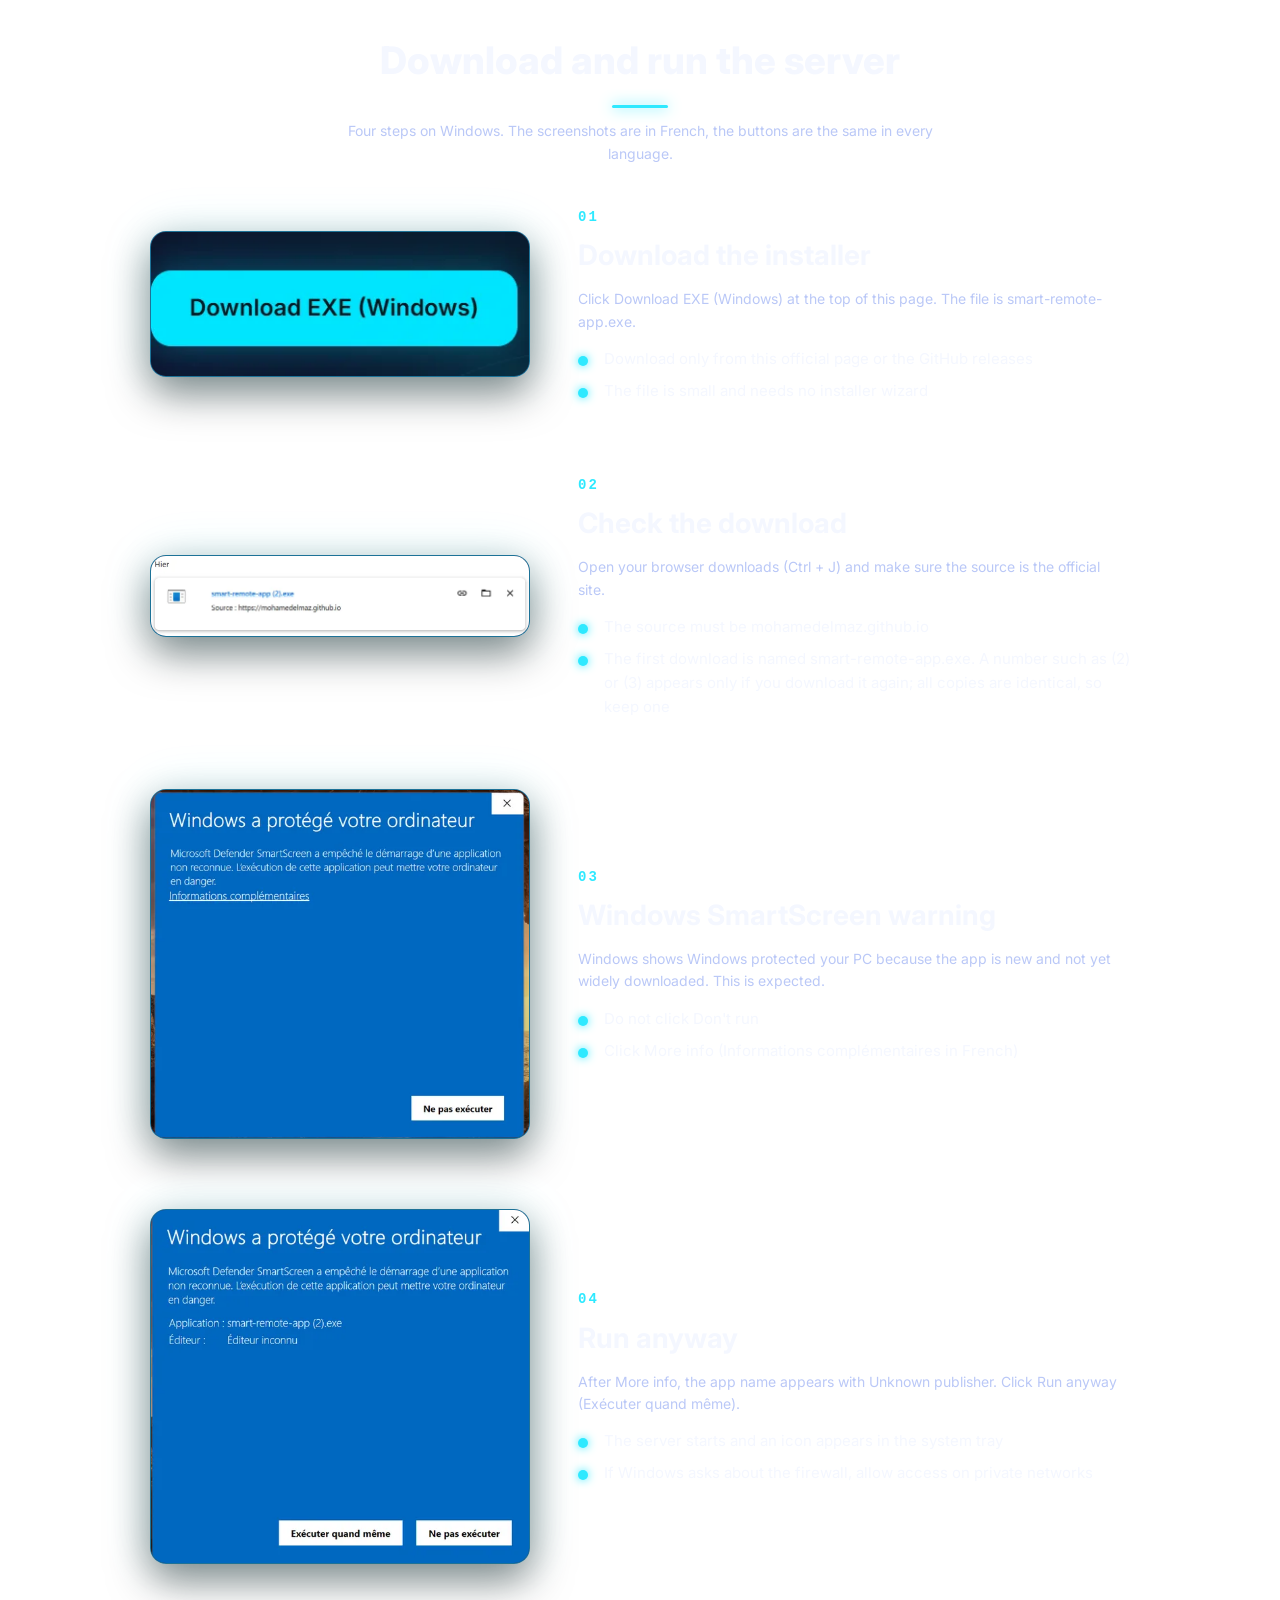
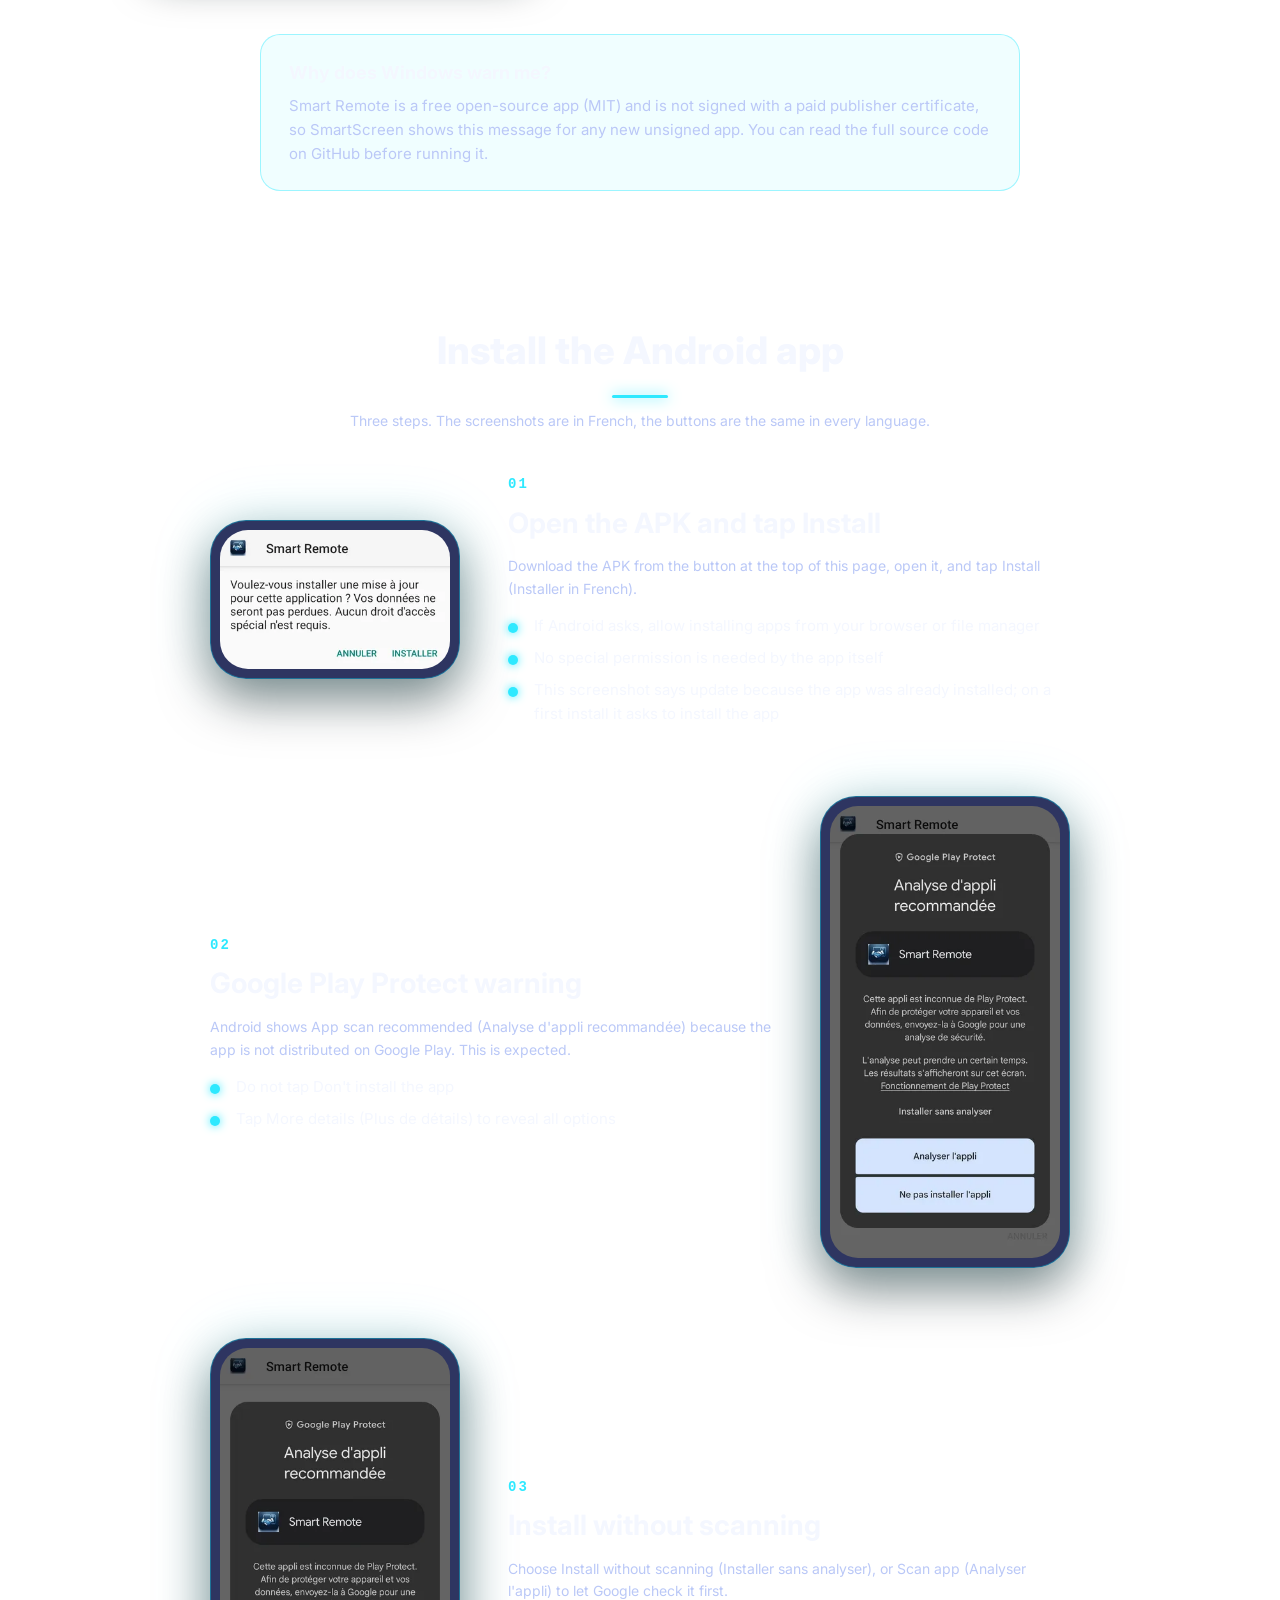
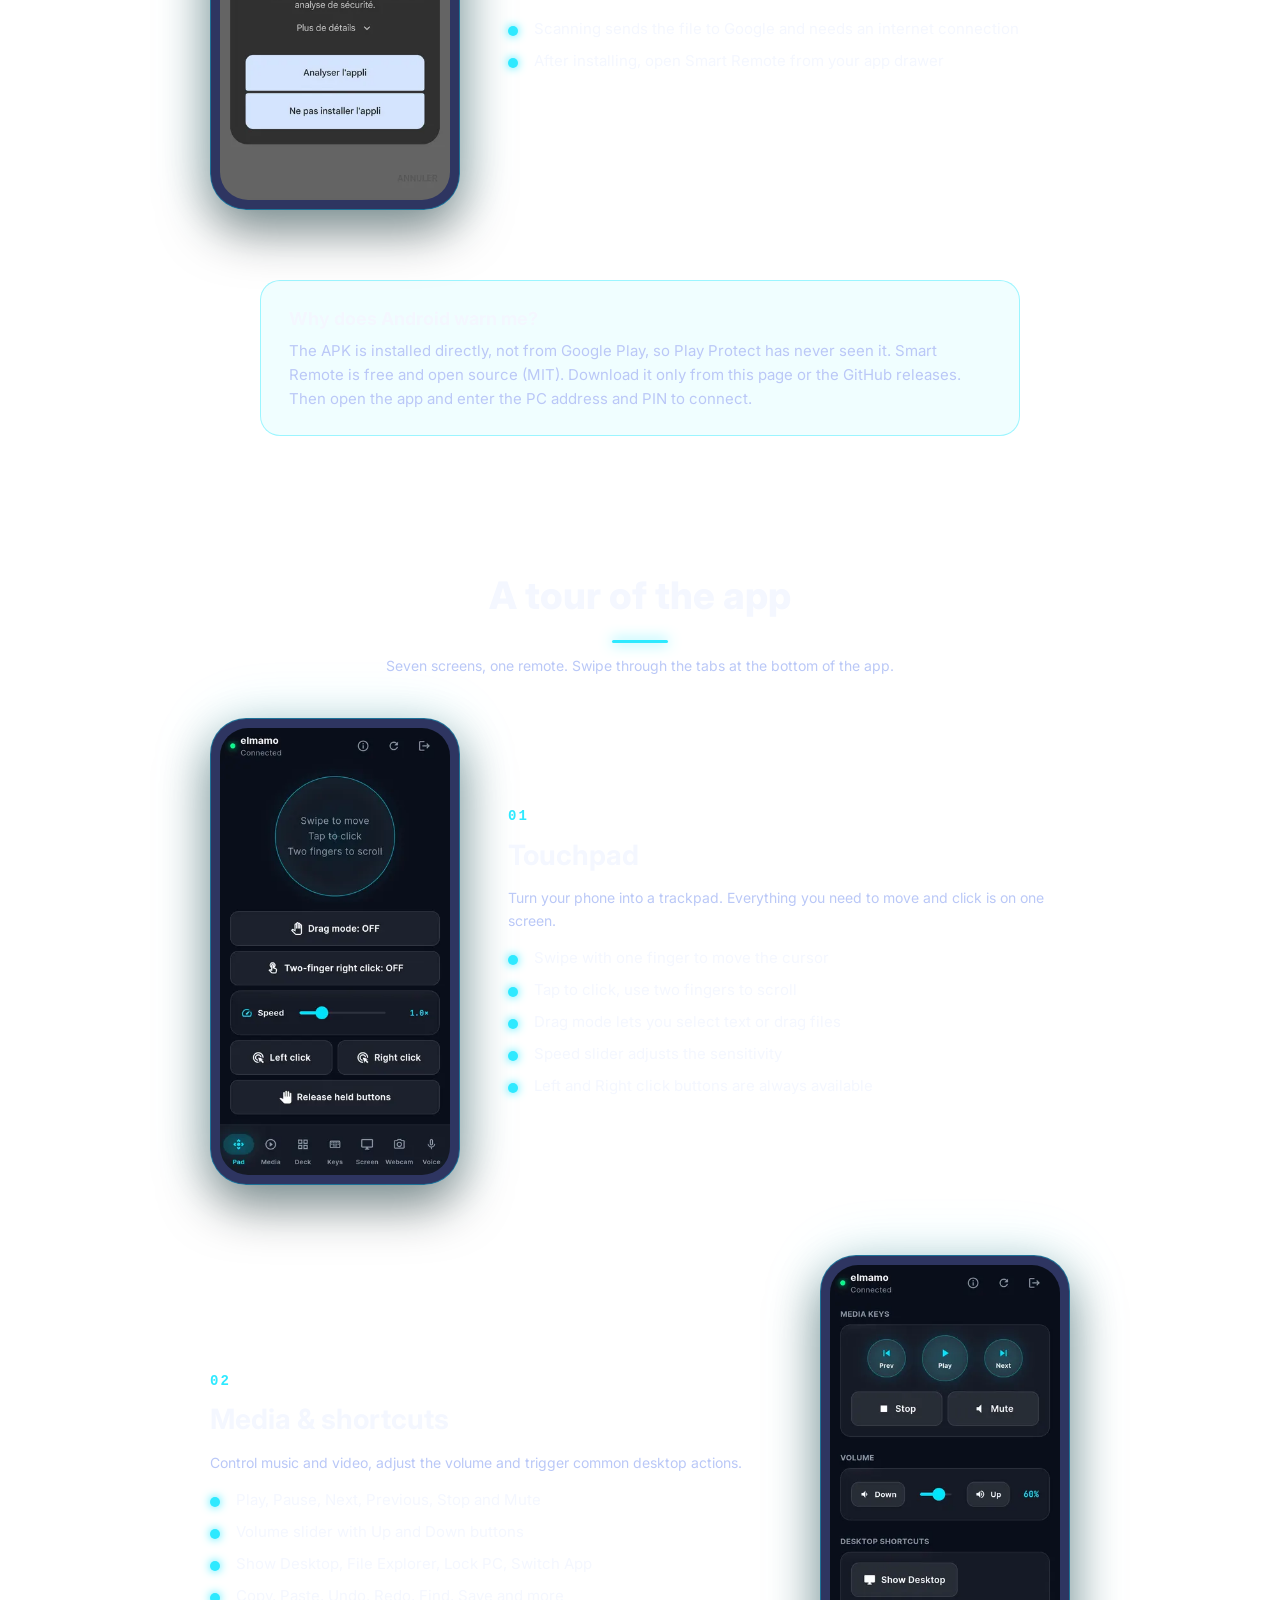
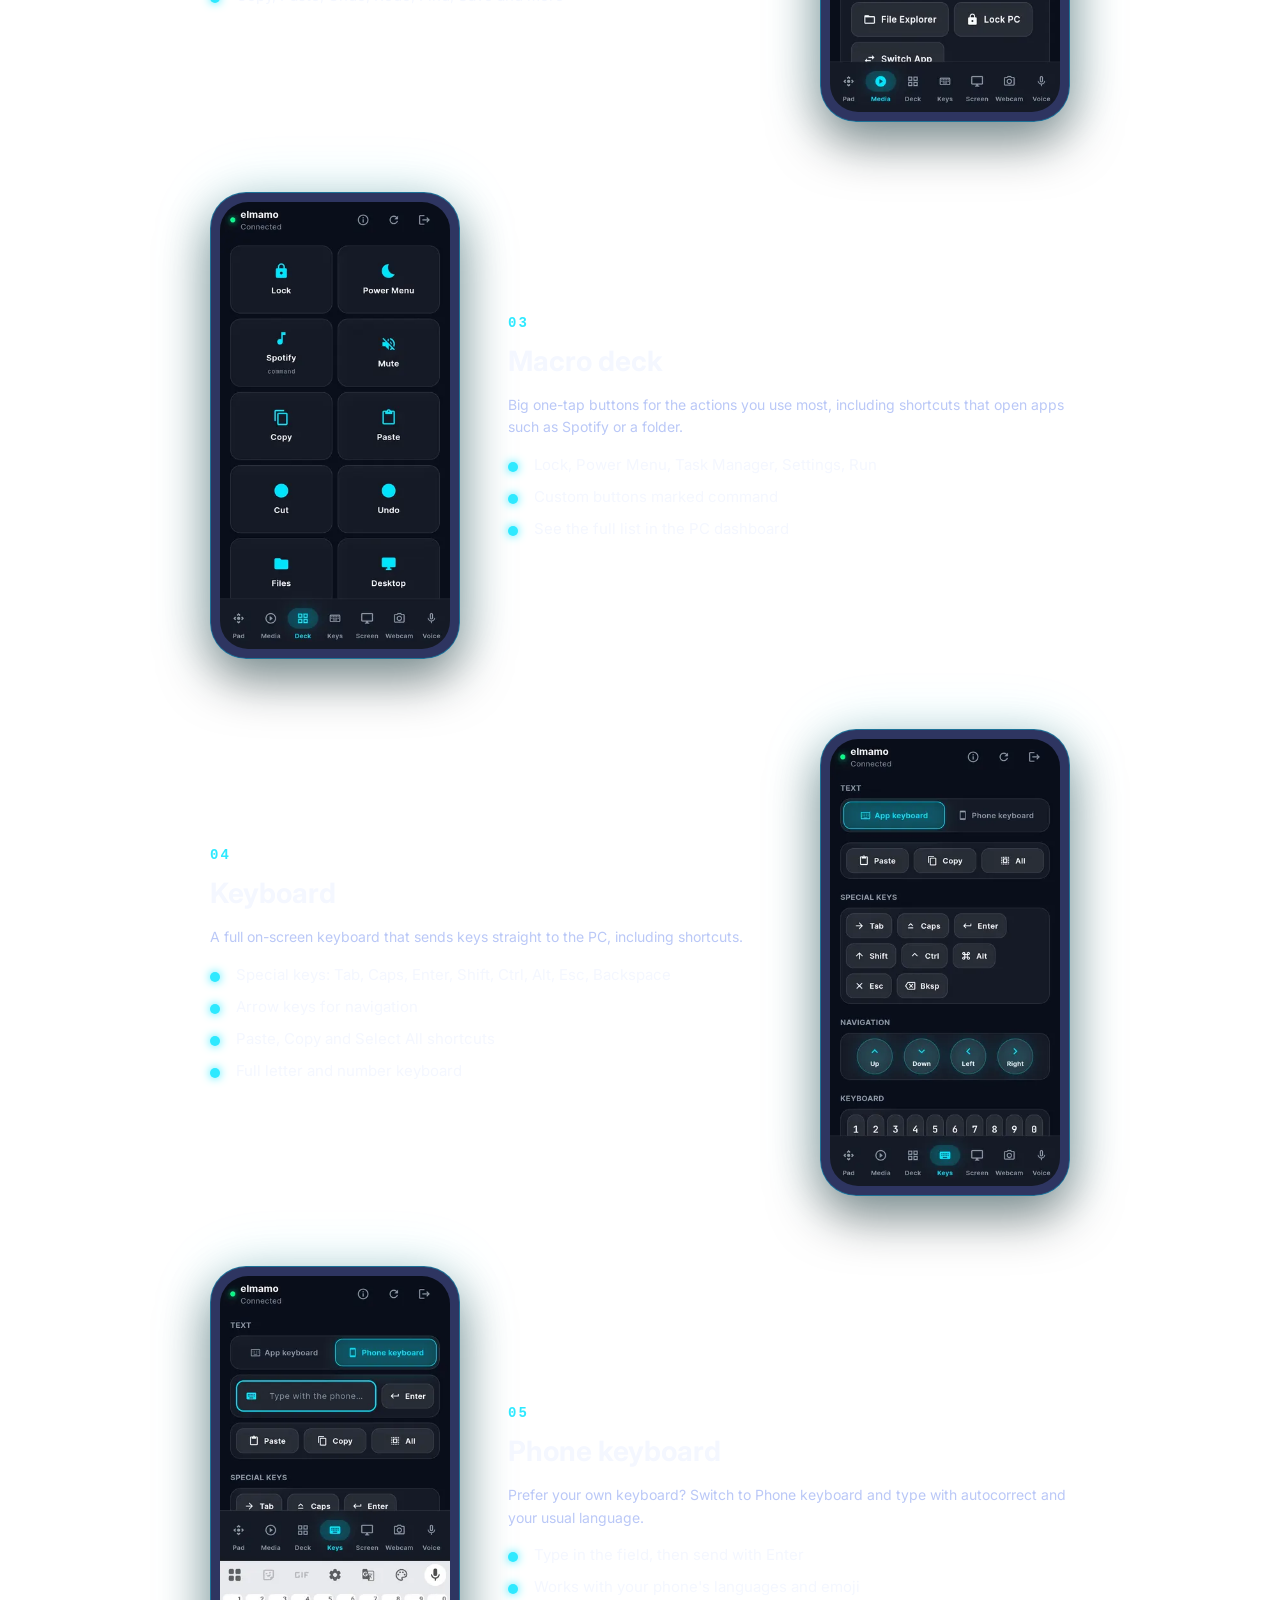
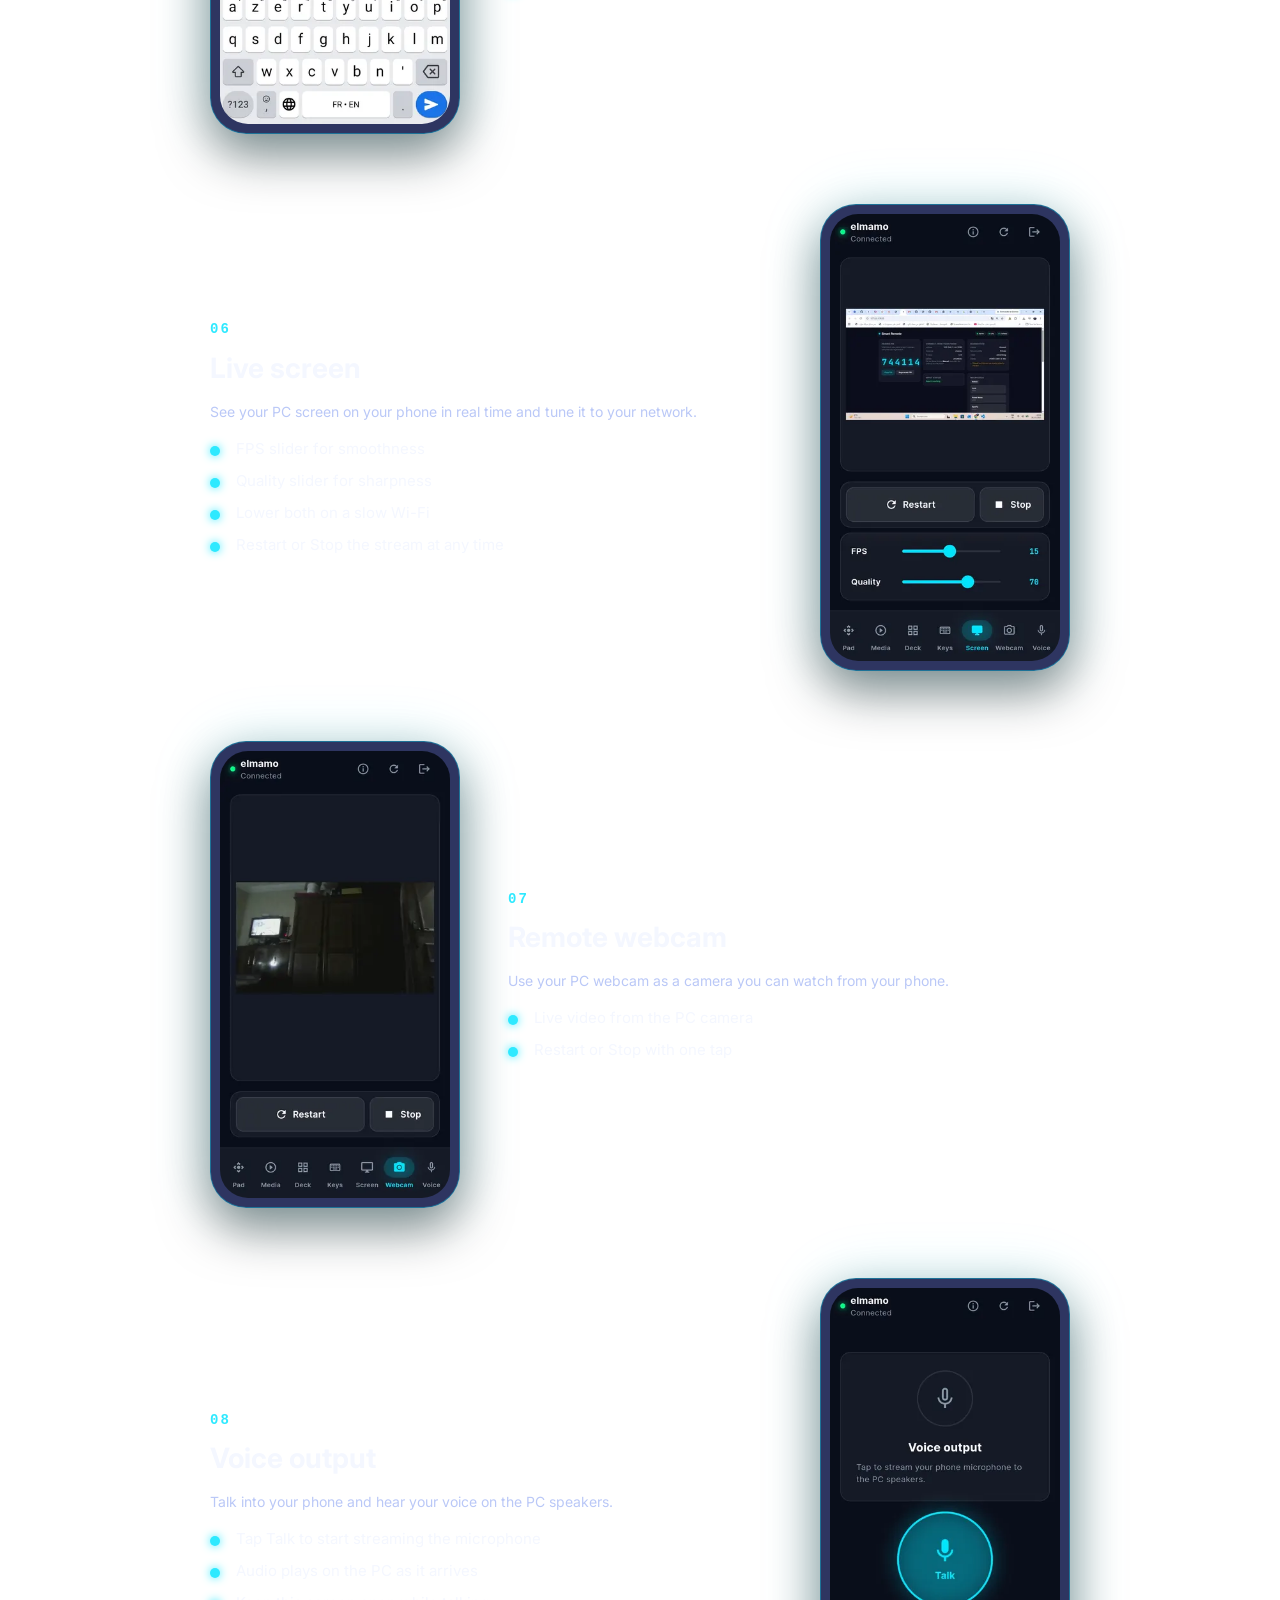
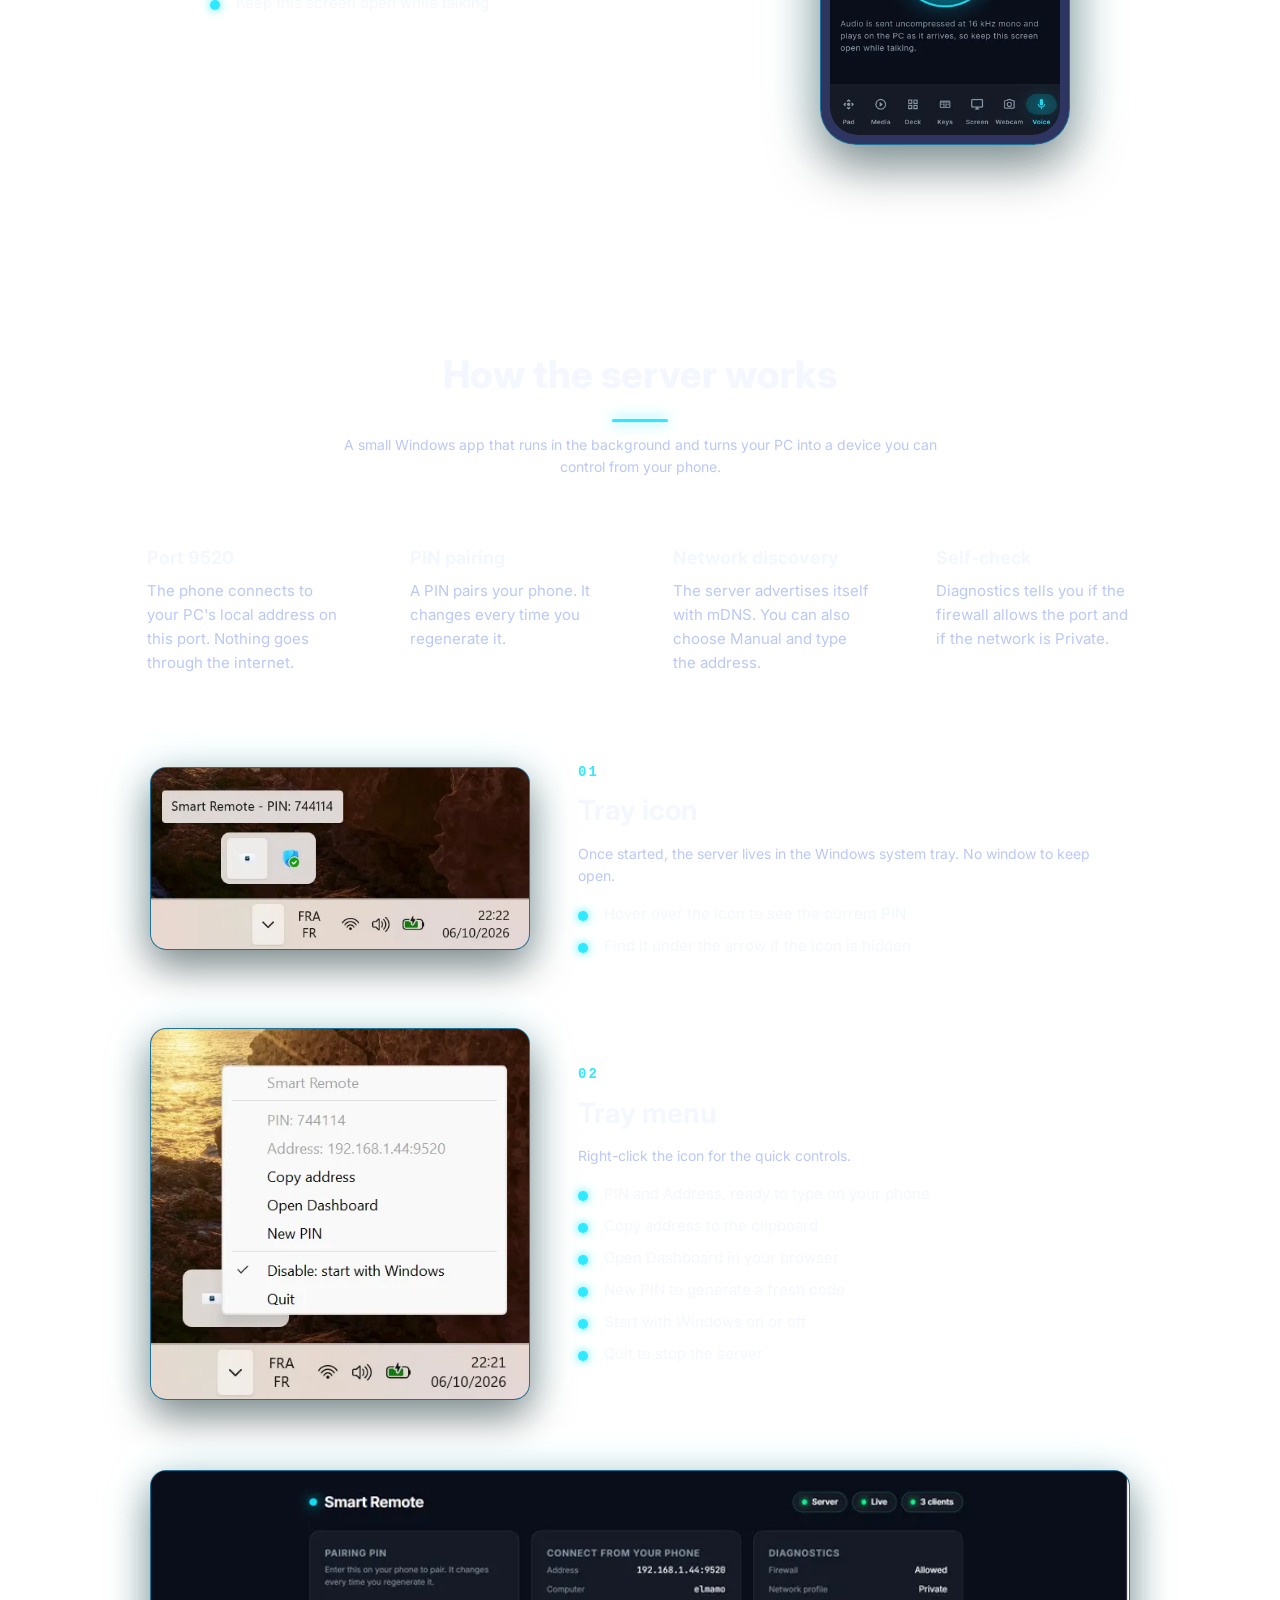
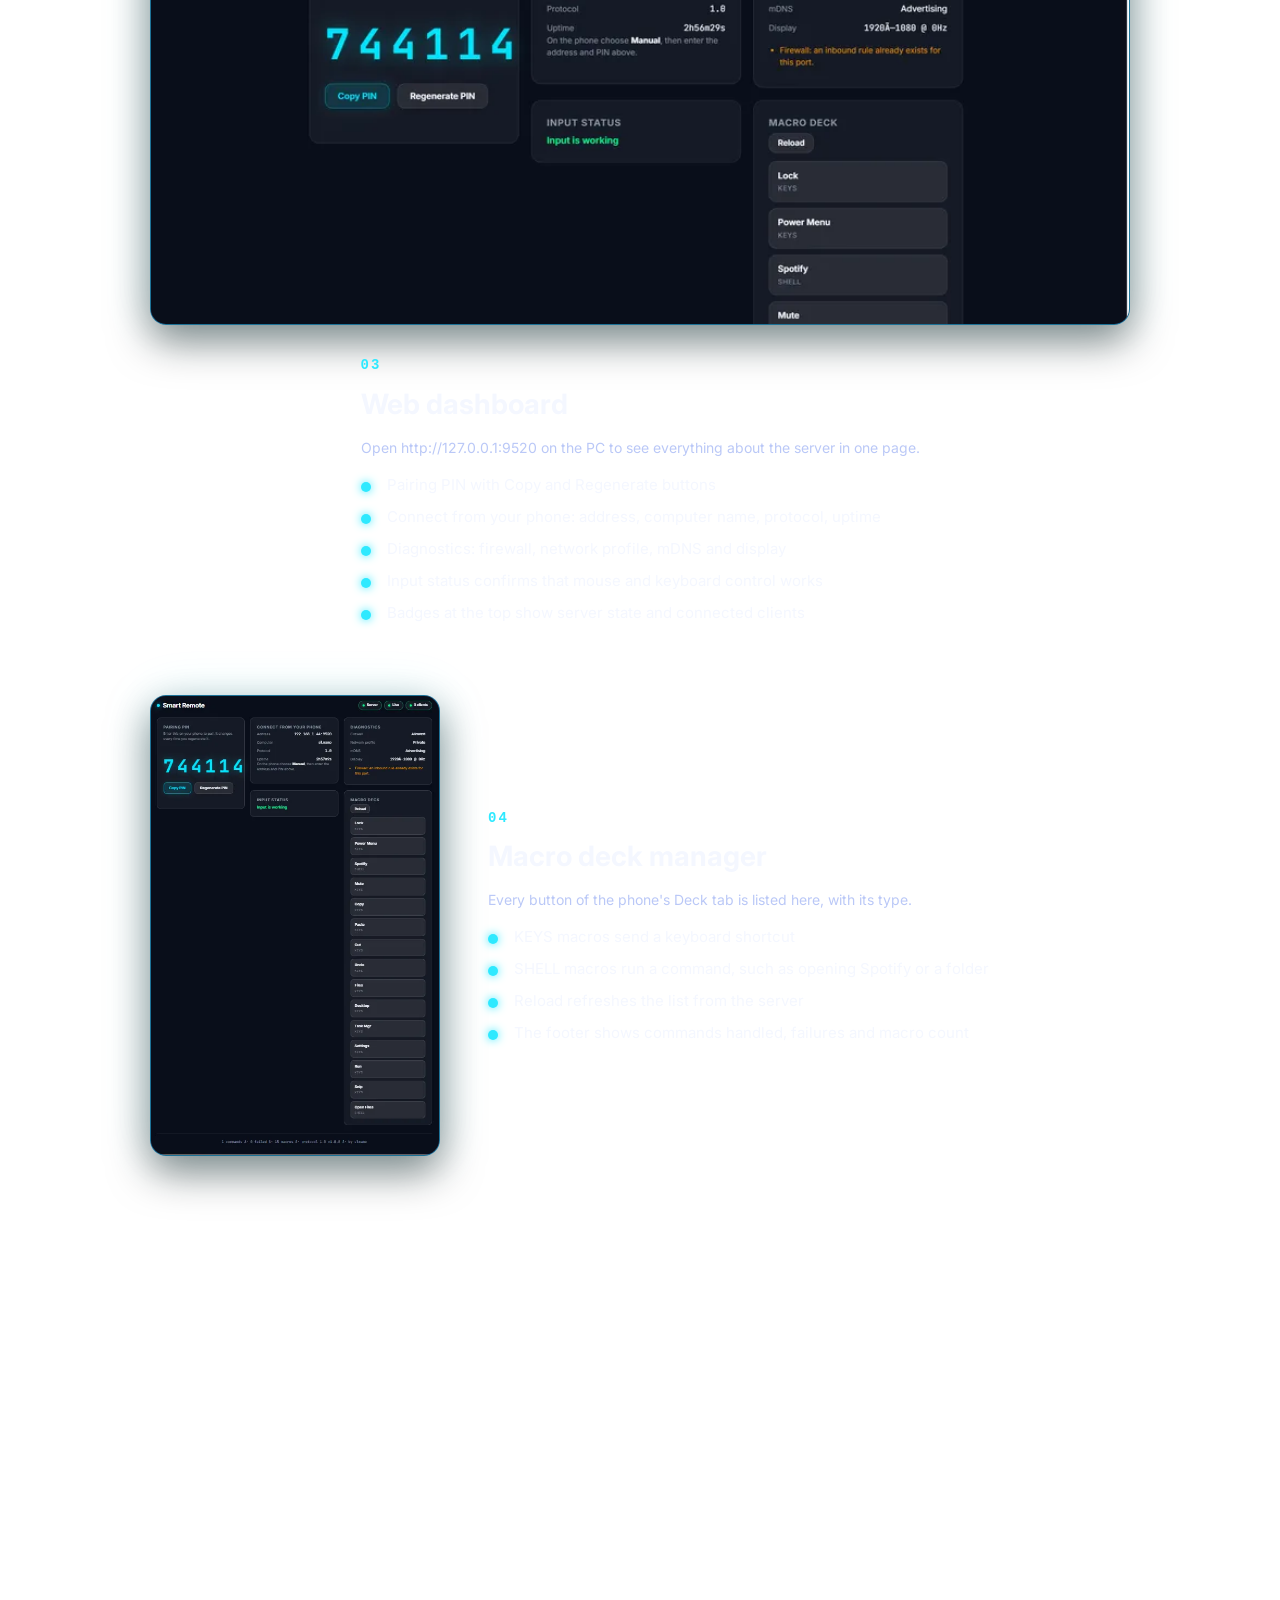
==== commit 36ec3414: "Website: point the download links at v1.0.3 The four download buttons and the footer version now nam" ====
--- a/index.html
+++ b/index.html
@@ -309,8 +309,8 @@
     <p class="lead" data-en="Control your PC from your phone over your local network. No cloud, no account." data-ar="تحكّم بحاسوبك من هاتفك عبر الشبكة المحلية. بلا سحابة وبلا حساب."></p>
     <div class="chips"><span data-en="Free" data-ar="مجاني"></span><span data-en="Open source" data-ar="مفتوح المصدر"></span><span data-en="Local network only" data-ar="شبكة محلية فقط"></span><span data-en="No account" data-ar="بلا حساب"></span></div>
     <div class="btns">
-      <a class="btn p" href="#install" data-dl="https://github.com/mohamedelmaz/smart-remote-app/releases/download/v1.0.2/smart-remote-app.exe" data-en="Download EXE (Windows)" data-ar="تحميل EXE (ويندوز)"></a>
-      <a class="btn" href="#install" data-dl="https://github.com/mohamedelmaz/smart-remote-app/releases/download/v1.0.2/app-release.apk" data-en="Download APK (Android)" data-ar="تحميل APK (أندرويد)"></a>
+      <a class="btn p" href="#install" data-dl="https://github.com/mohamedelmaz/smart-remote-app/releases/download/v1.0.3/smart-remote-app.exe" data-en="Download EXE (Windows)" data-ar="تحميل EXE (ويندوز)"></a>
+      <a class="btn" href="#install" data-dl="https://github.com/mohamedelmaz/smart-remote-app/releases/download/v1.0.3/app-release.apk" data-en="Download APK (Android)" data-ar="تحميل APK (أندرويد)"></a>
     </div>
     <p class="fine" data-en="By downloading you agree to use Smart Remote responsibly and to respect other people&#39;s privacy." data-ar="بالتحميل فأنت توافق على استخدام Smart Remote بمسؤولية واحترام خصوصية الآخرين."></p>
   </div>
@@ -425,8 +425,8 @@
   <h2 data-en="Ready to extend your device?" data-ar="جاهز لتوسيع جهازك؟"></h2>
   <p class="sub" data-en="Two small downloads, one local network, a PIN. That is all." data-ar="ملفان صغيران، وشبكة محلية، ورمز PIN. هذا كل شيء."></p>
   <div class="btns" style="justify-content:center">
-    <a class="btn p" href="#install" data-dl="https://github.com/mohamedelmaz/smart-remote-app/releases/download/v1.0.2/smart-remote-app.exe" data-en="Download EXE (Windows)" data-ar="تحميل EXE (ويندوز)"></a>
-    <a class="btn" href="#install" data-dl="https://github.com/mohamedelmaz/smart-remote-app/releases/download/v1.0.2/app-release.apk" data-en="Download APK (Android)" data-ar="تحميل APK (أندرويد)"></a>
+    <a class="btn p" href="#install" data-dl="https://github.com/mohamedelmaz/smart-remote-app/releases/download/v1.0.3/smart-remote-app.exe" data-en="Download EXE (Windows)" data-ar="تحميل EXE (ويندوز)"></a>
+    <a class="btn" href="#install" data-dl="https://github.com/mohamedelmaz/smart-remote-app/releases/download/v1.0.3/app-release.apk" data-en="Download APK (Android)" data-ar="تحميل APK (أندرويد)"></a>
   </div>
 </section>
 </div>
@@ -444,7 +444,7 @@
       <a href="https://github.com/mohamedelmaz/smart-remote-app/releases" data-en="Releases" data-ar="الإصدارات"></a>
     </div>
   </div>
-  <div class="wrap fcopy">Smart Remote v1.0.2 · MIT License · © 2026 elmamo</div>
+  <div class="wrap fcopy">Smart Remote v1.0.3 · MIT License · © 2026 elmamo</div>
 </footer>
 
 <script>
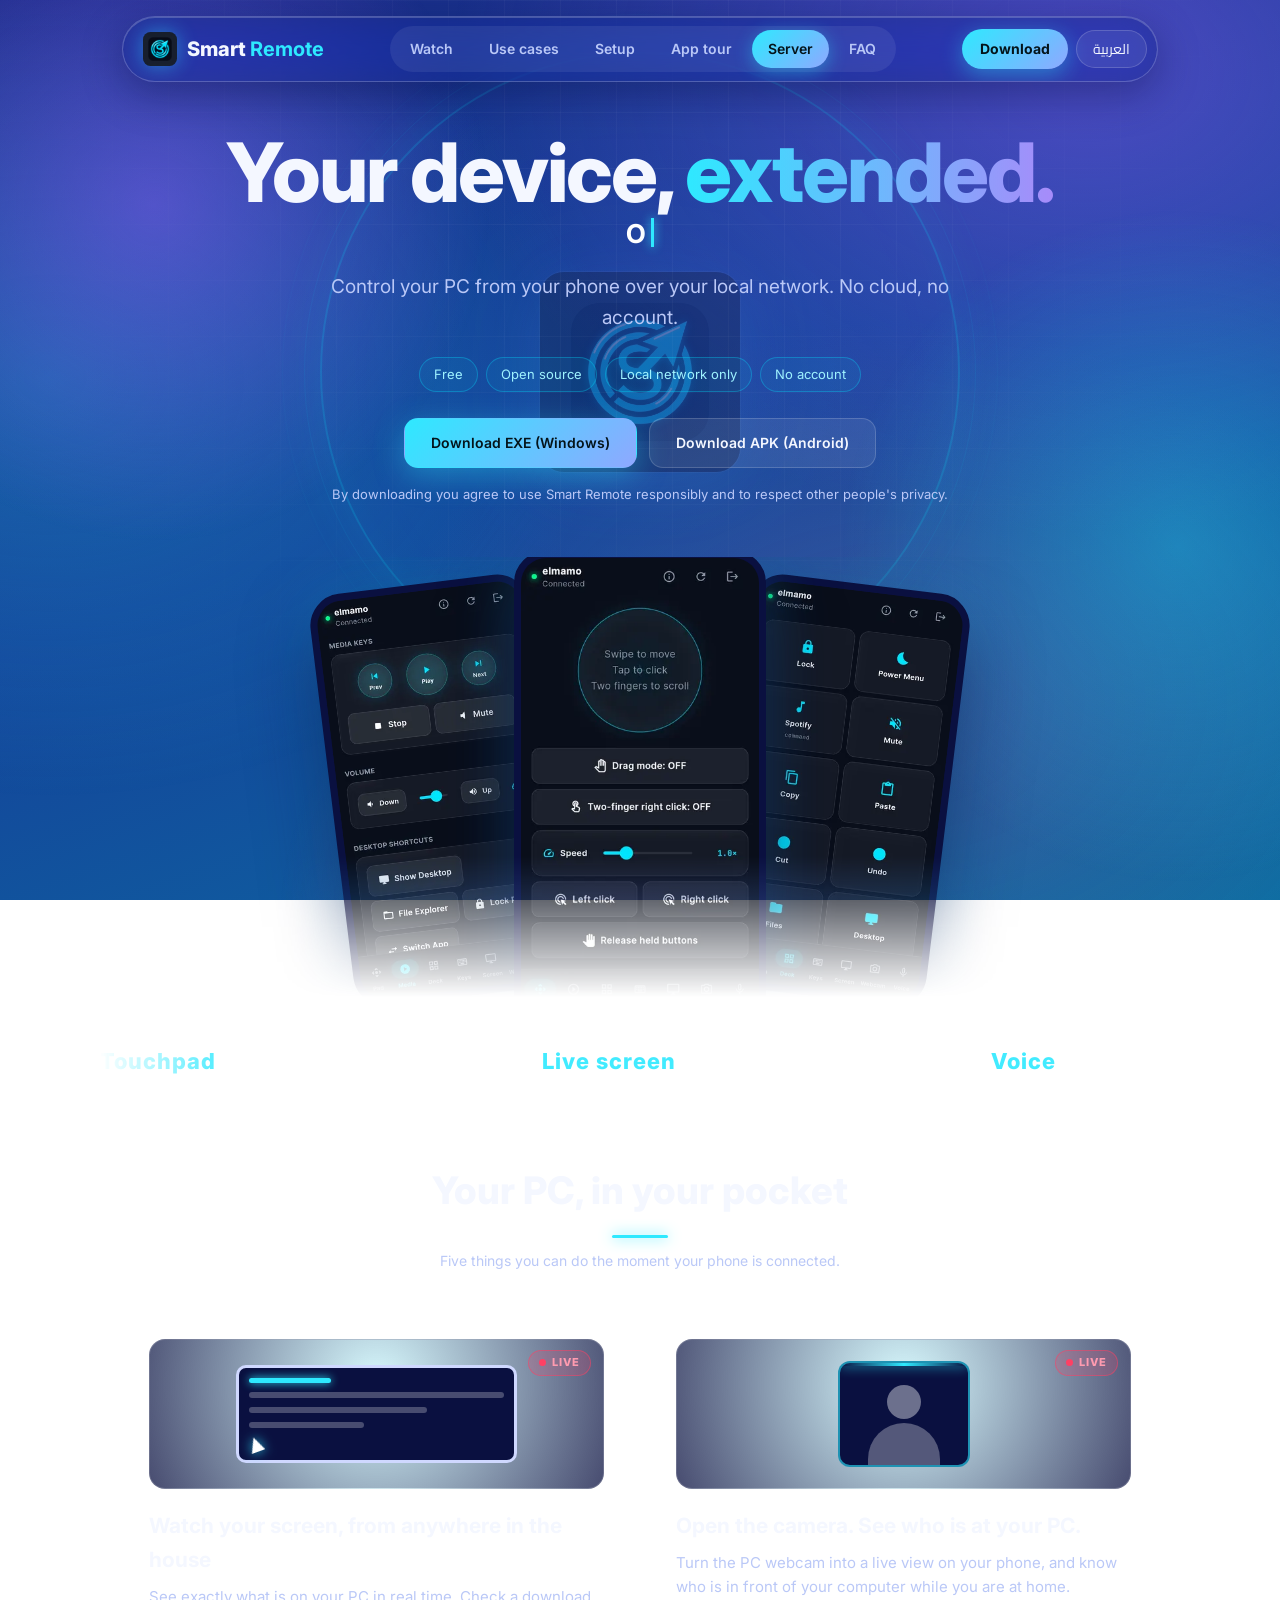
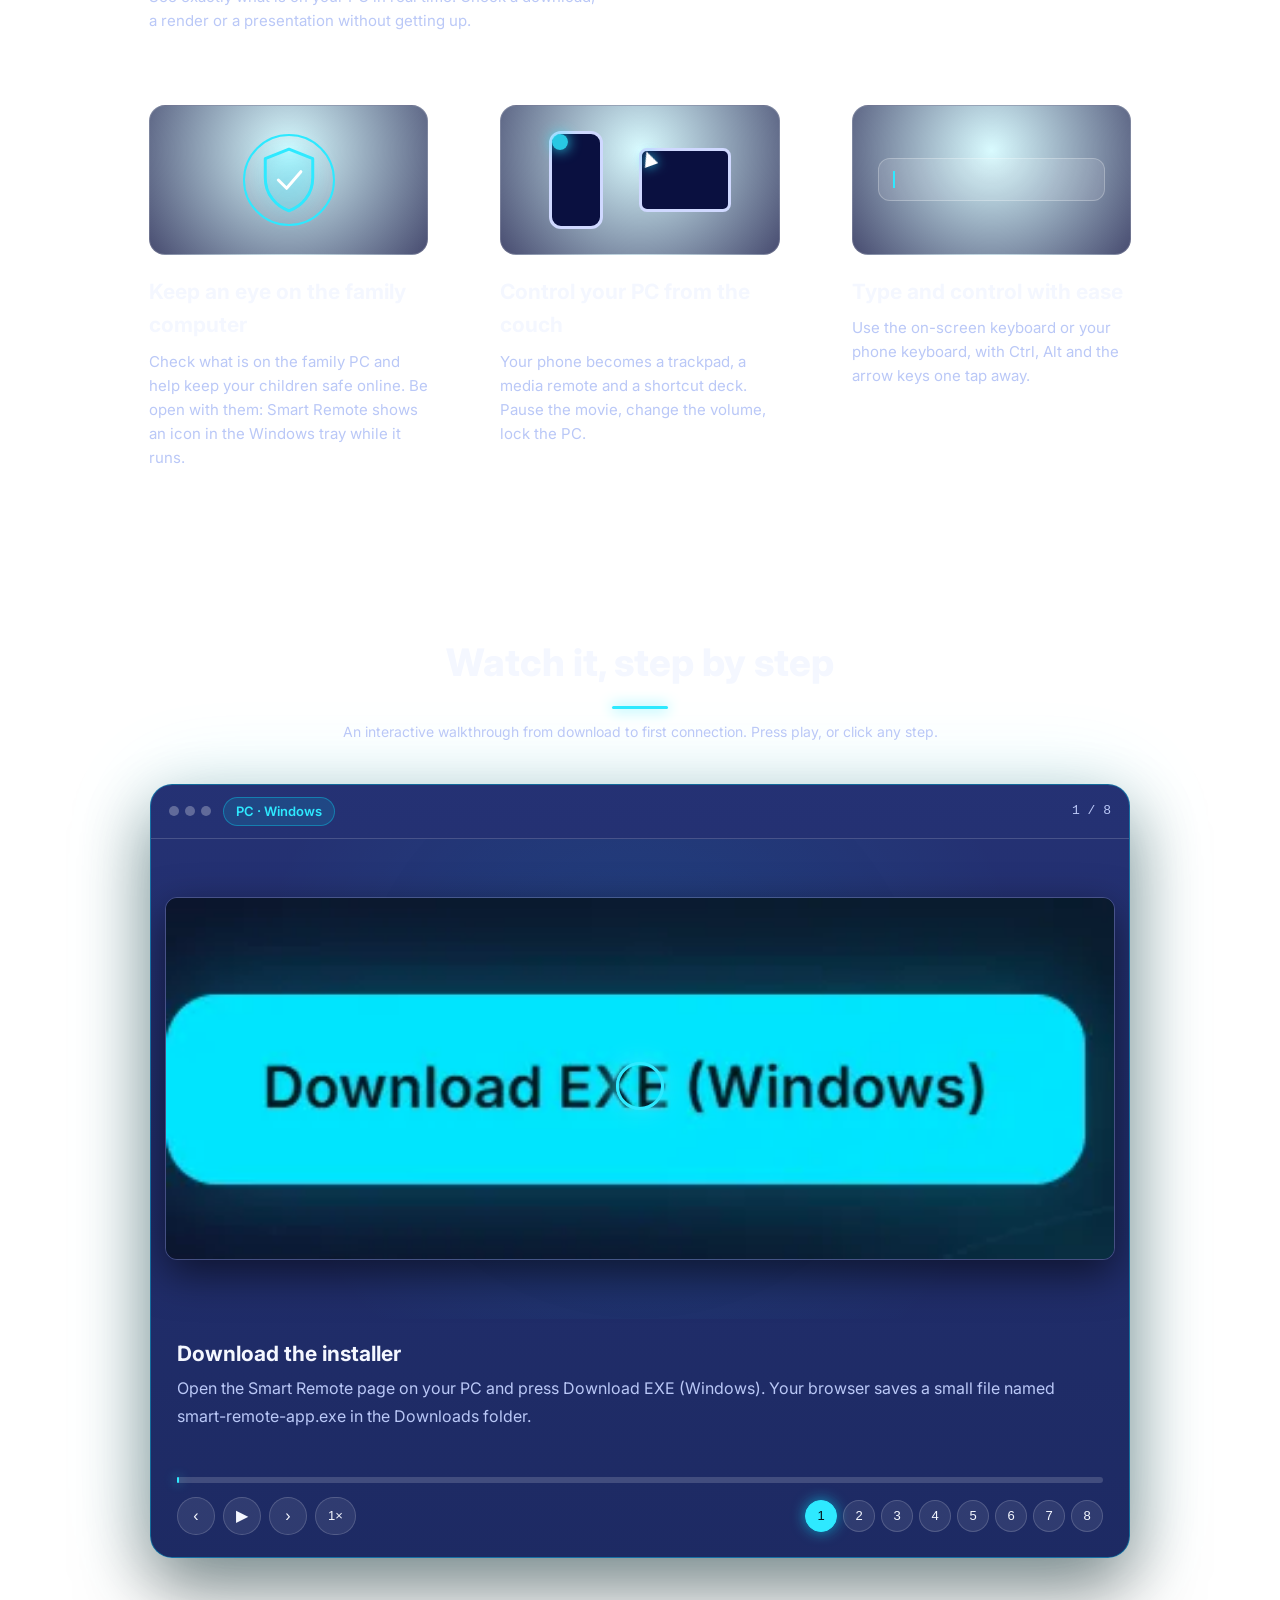
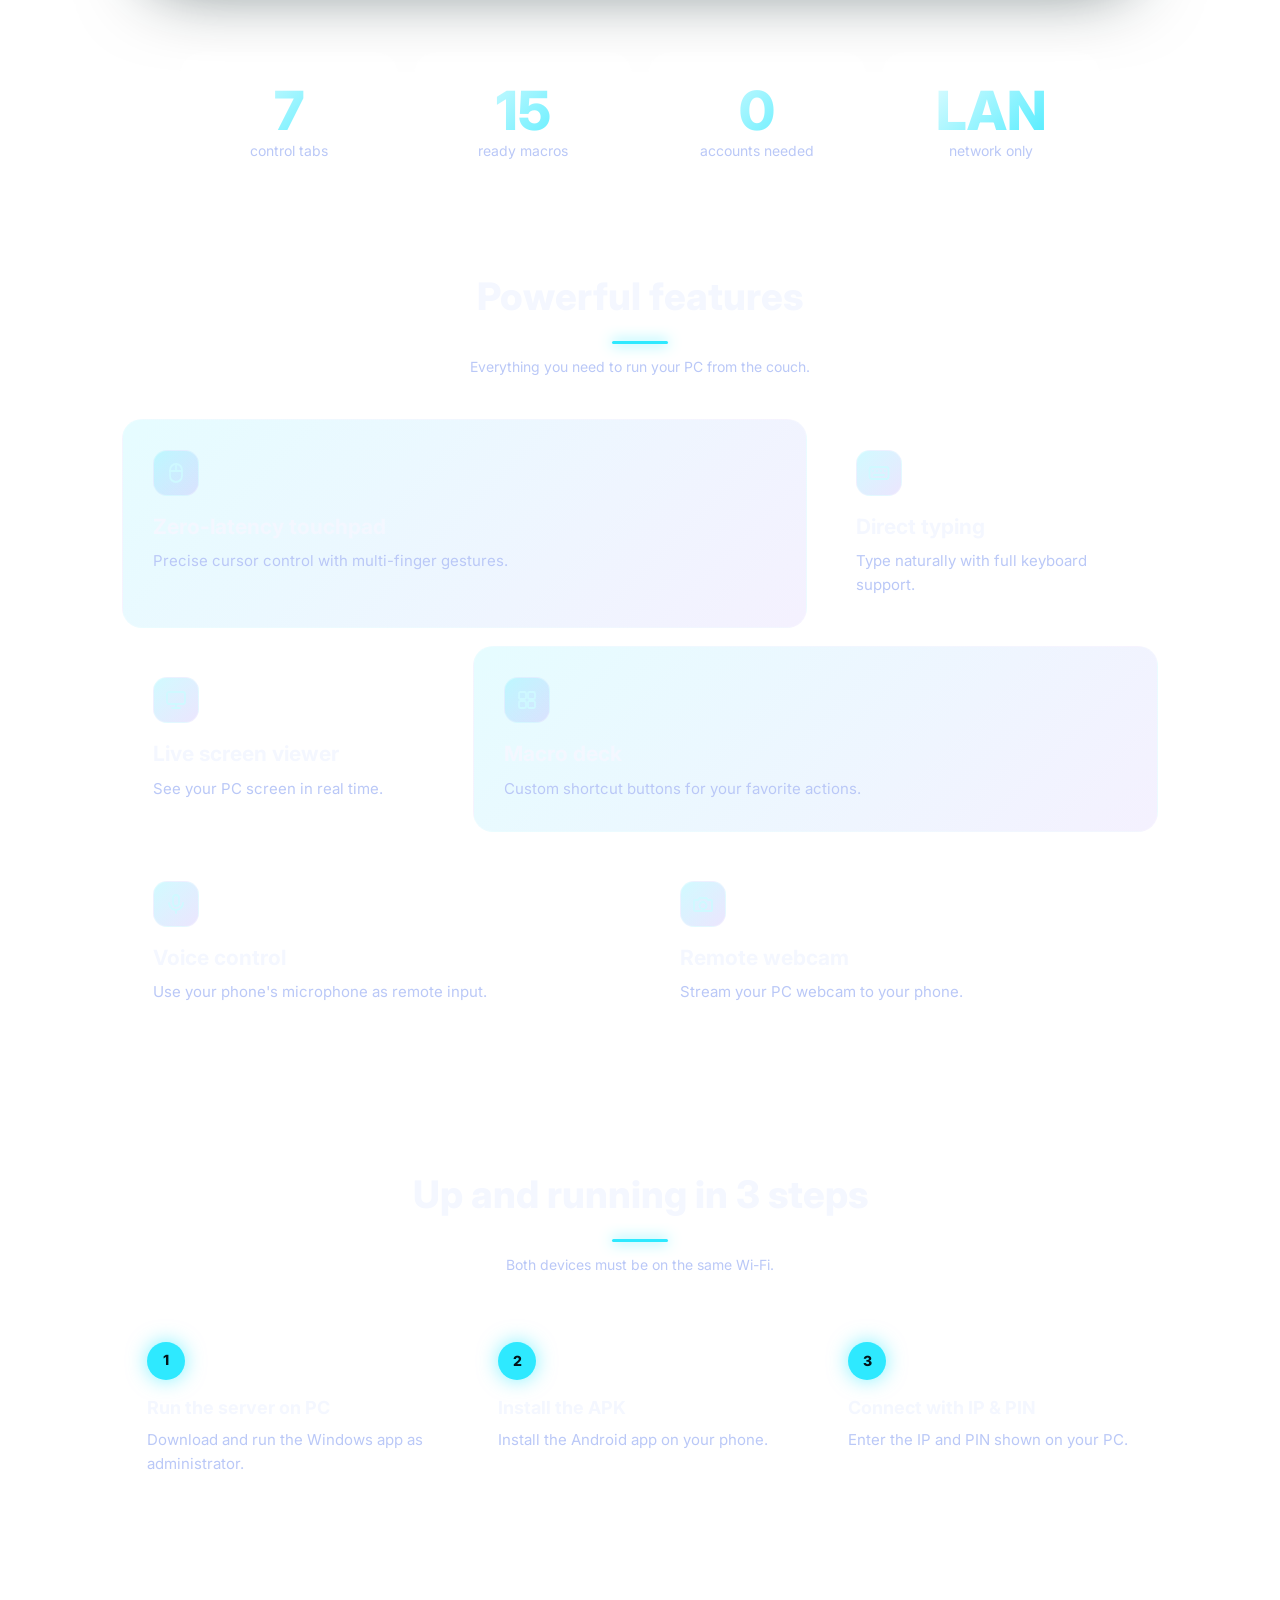
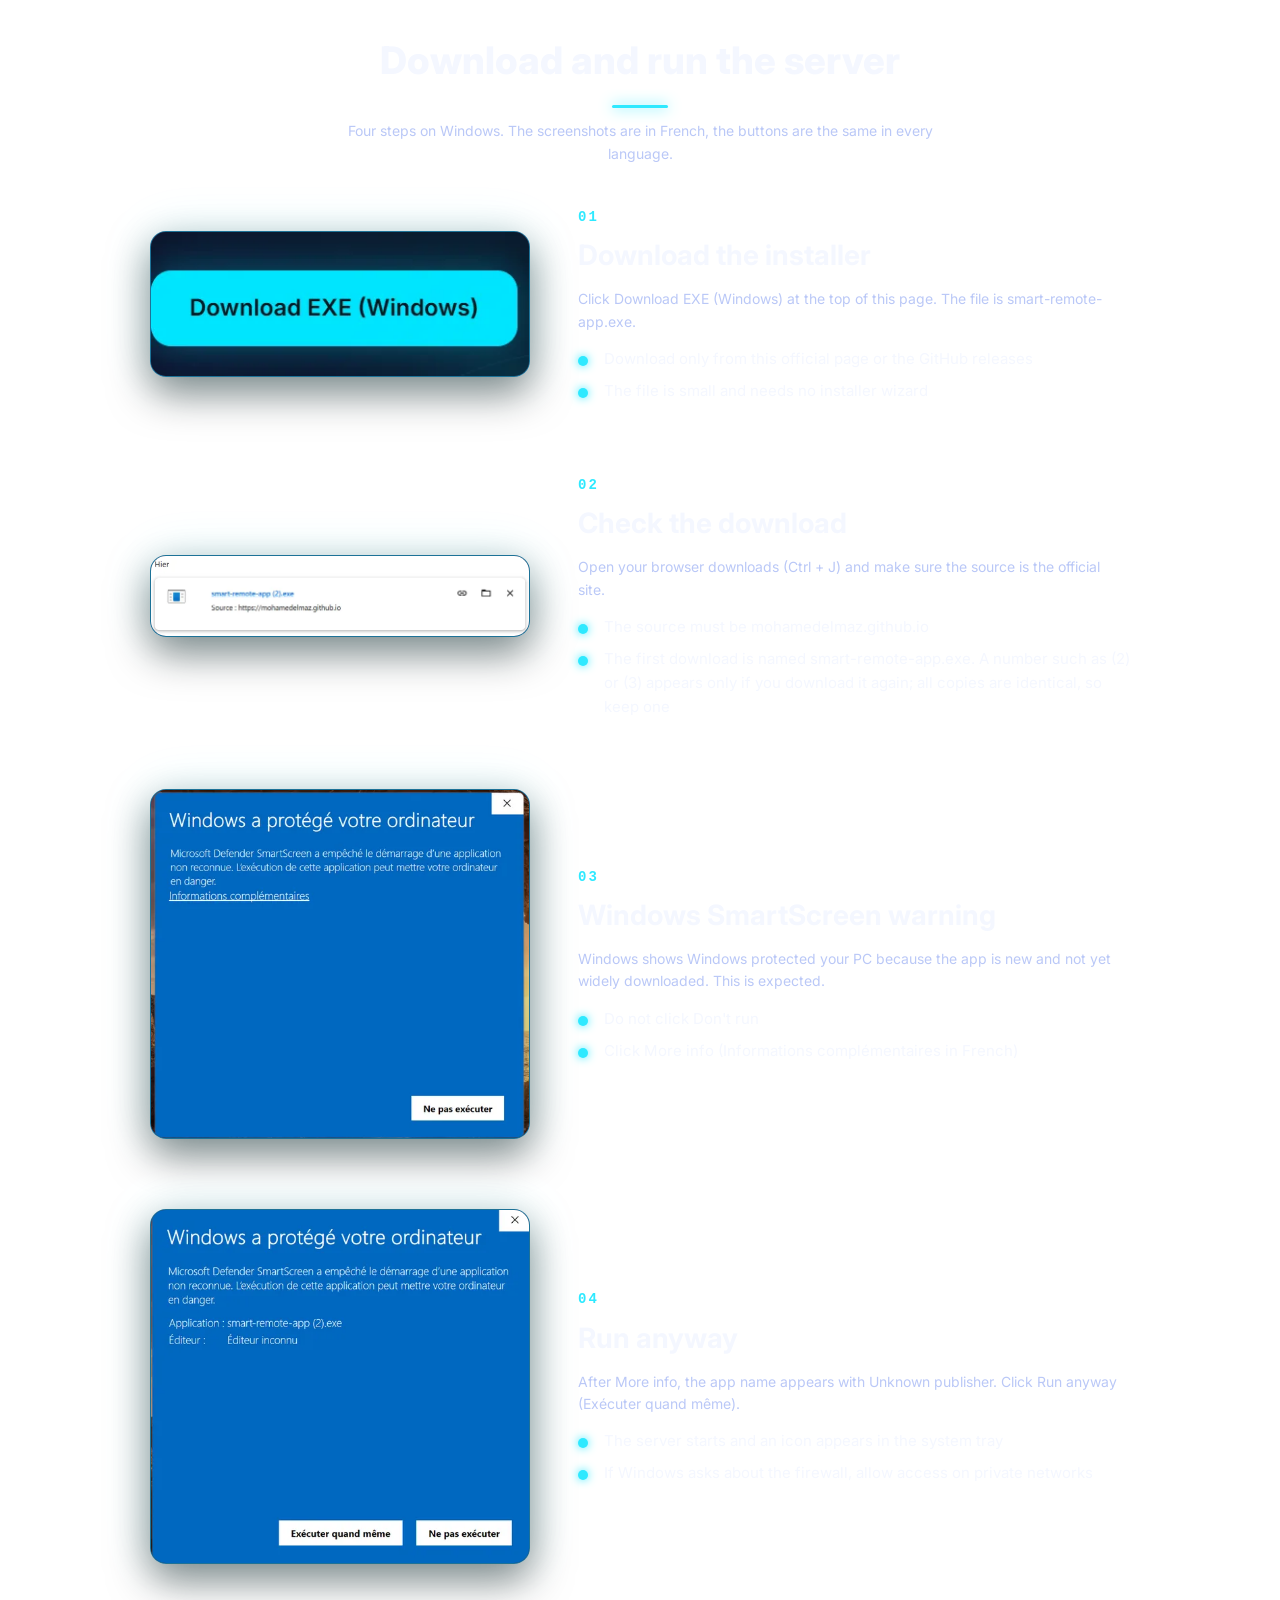
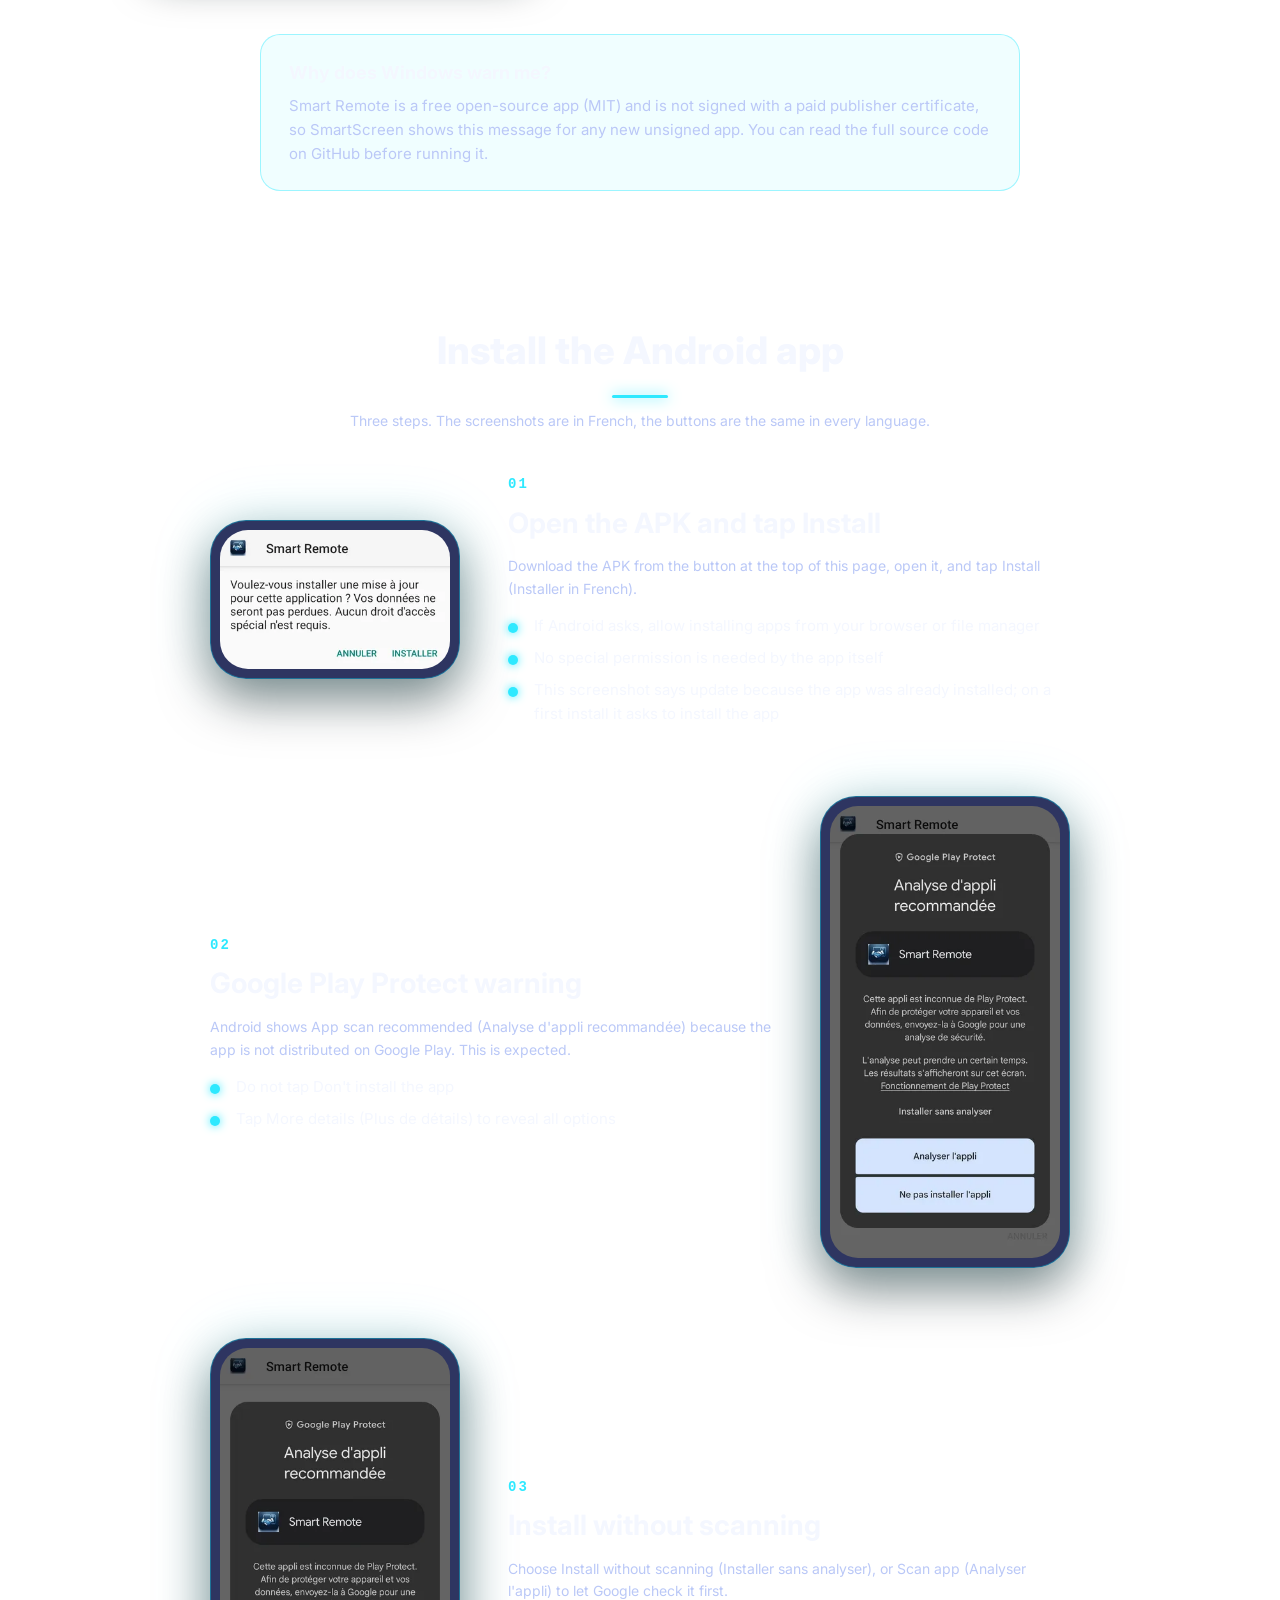
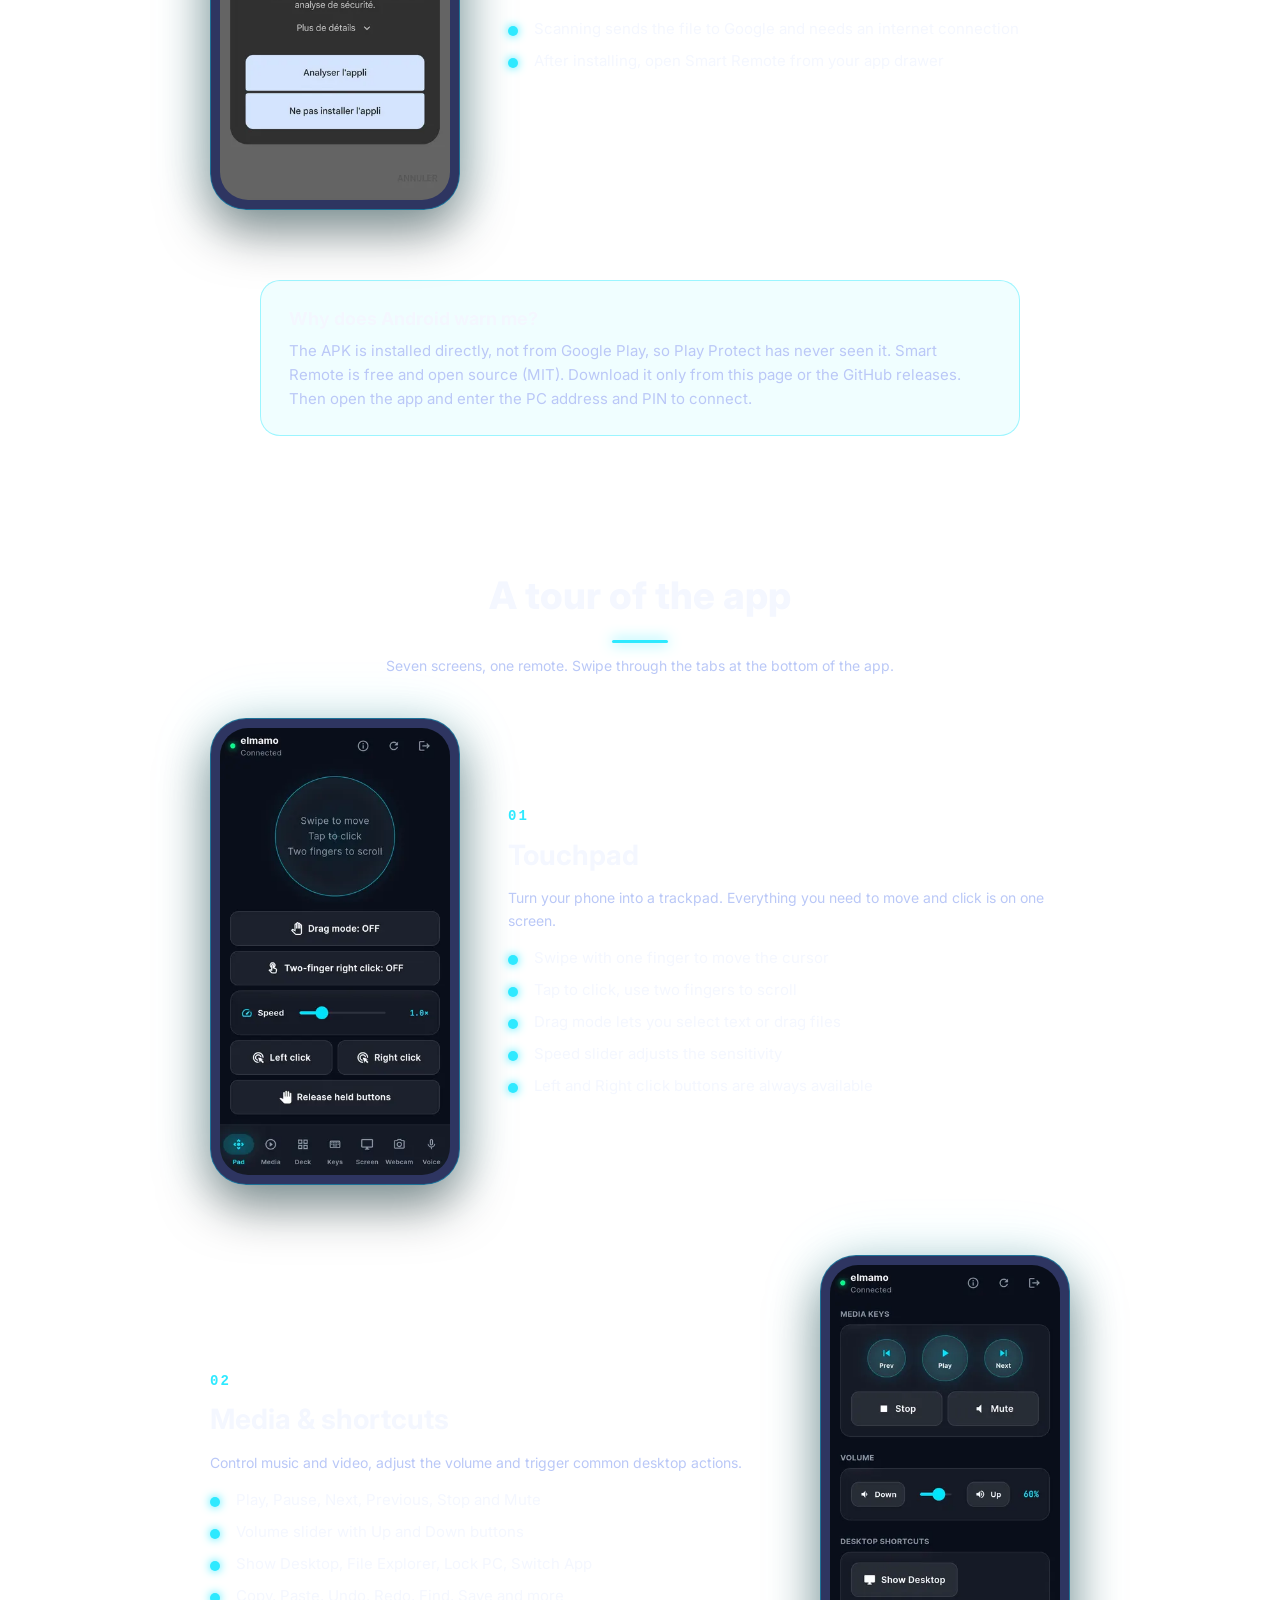
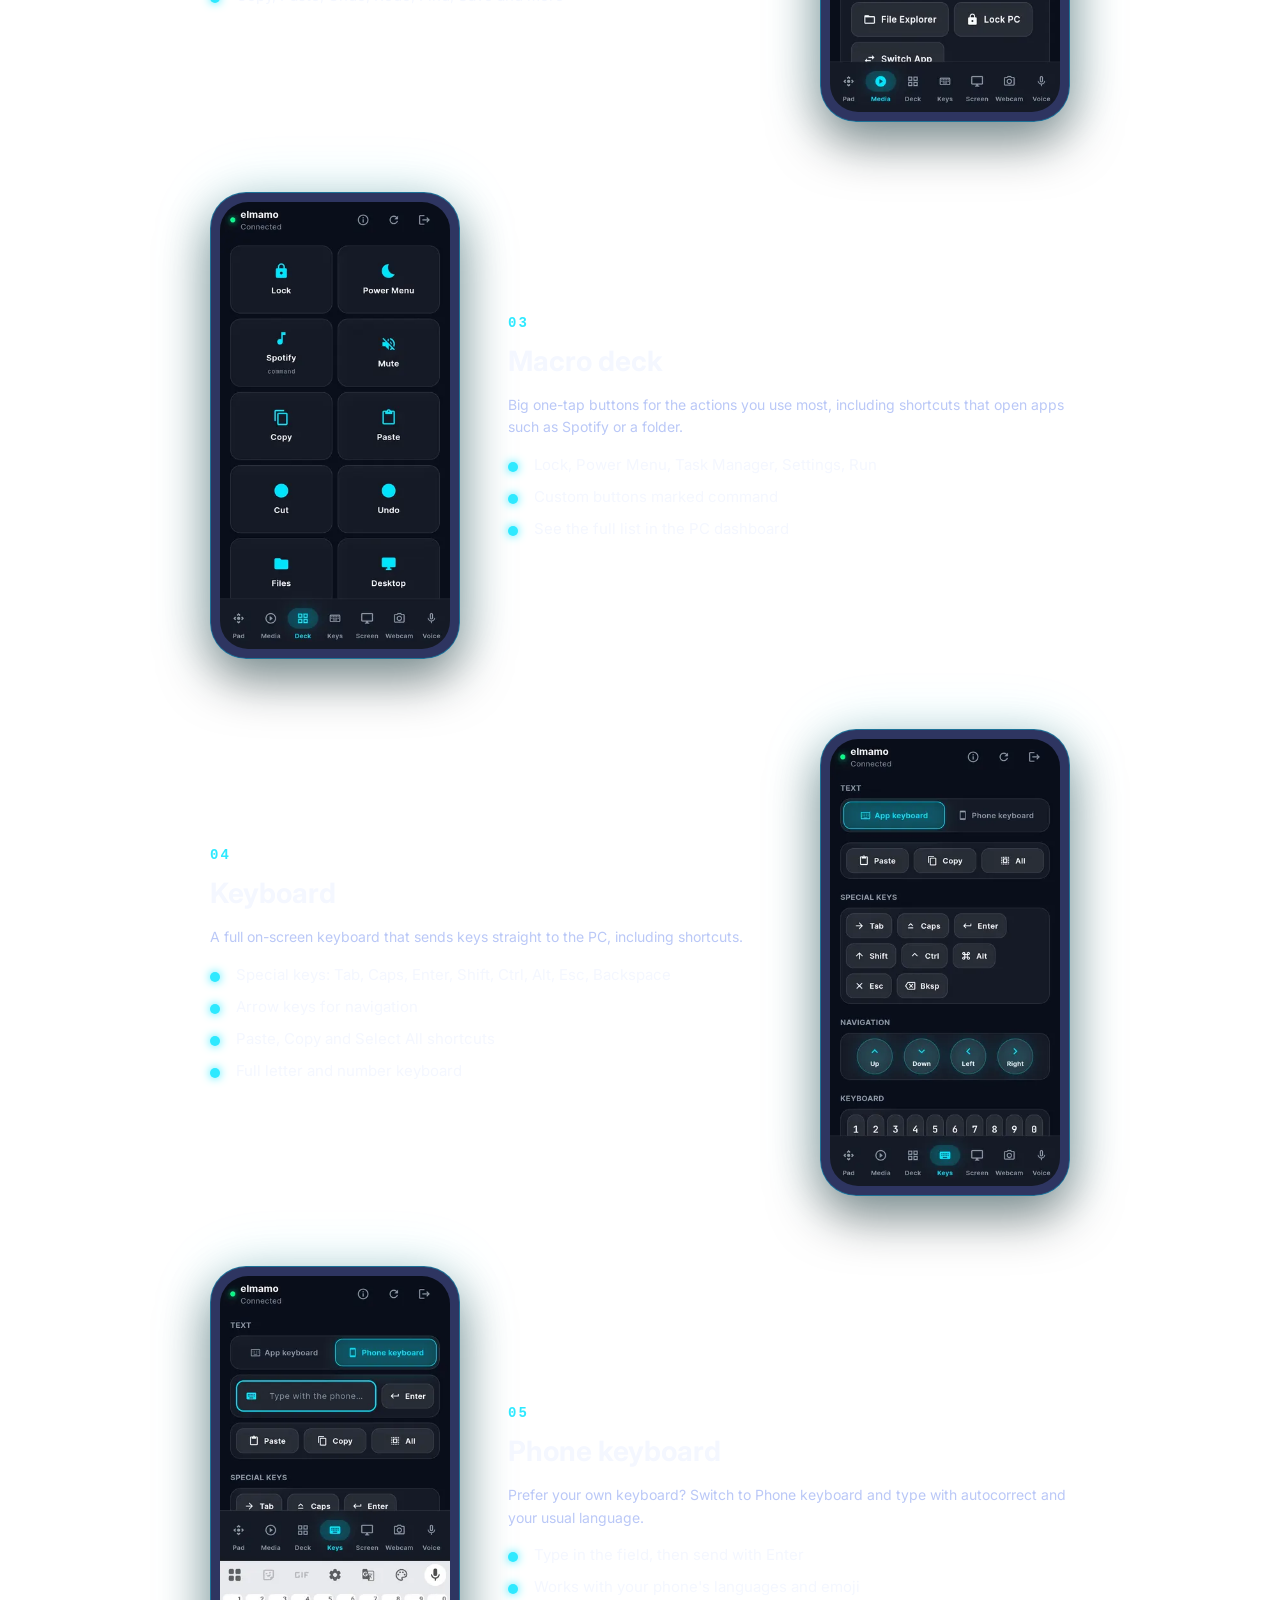
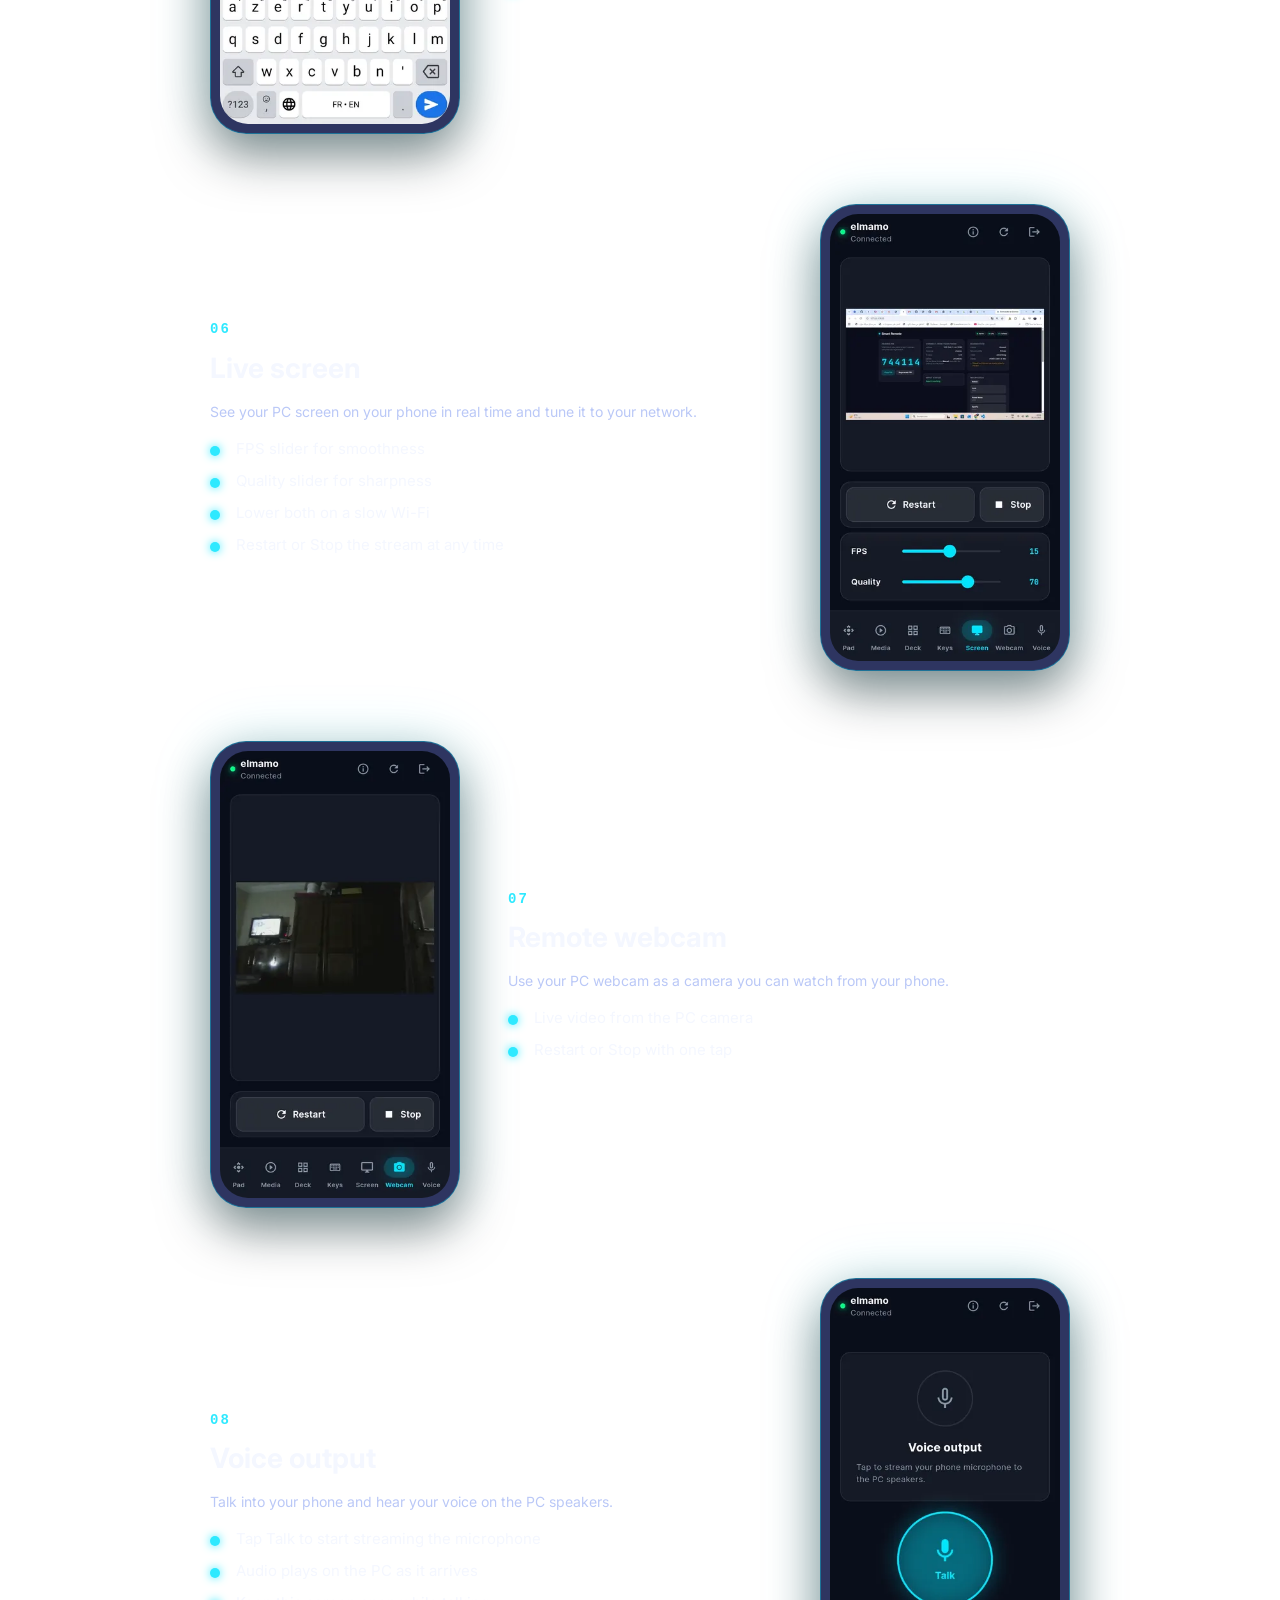
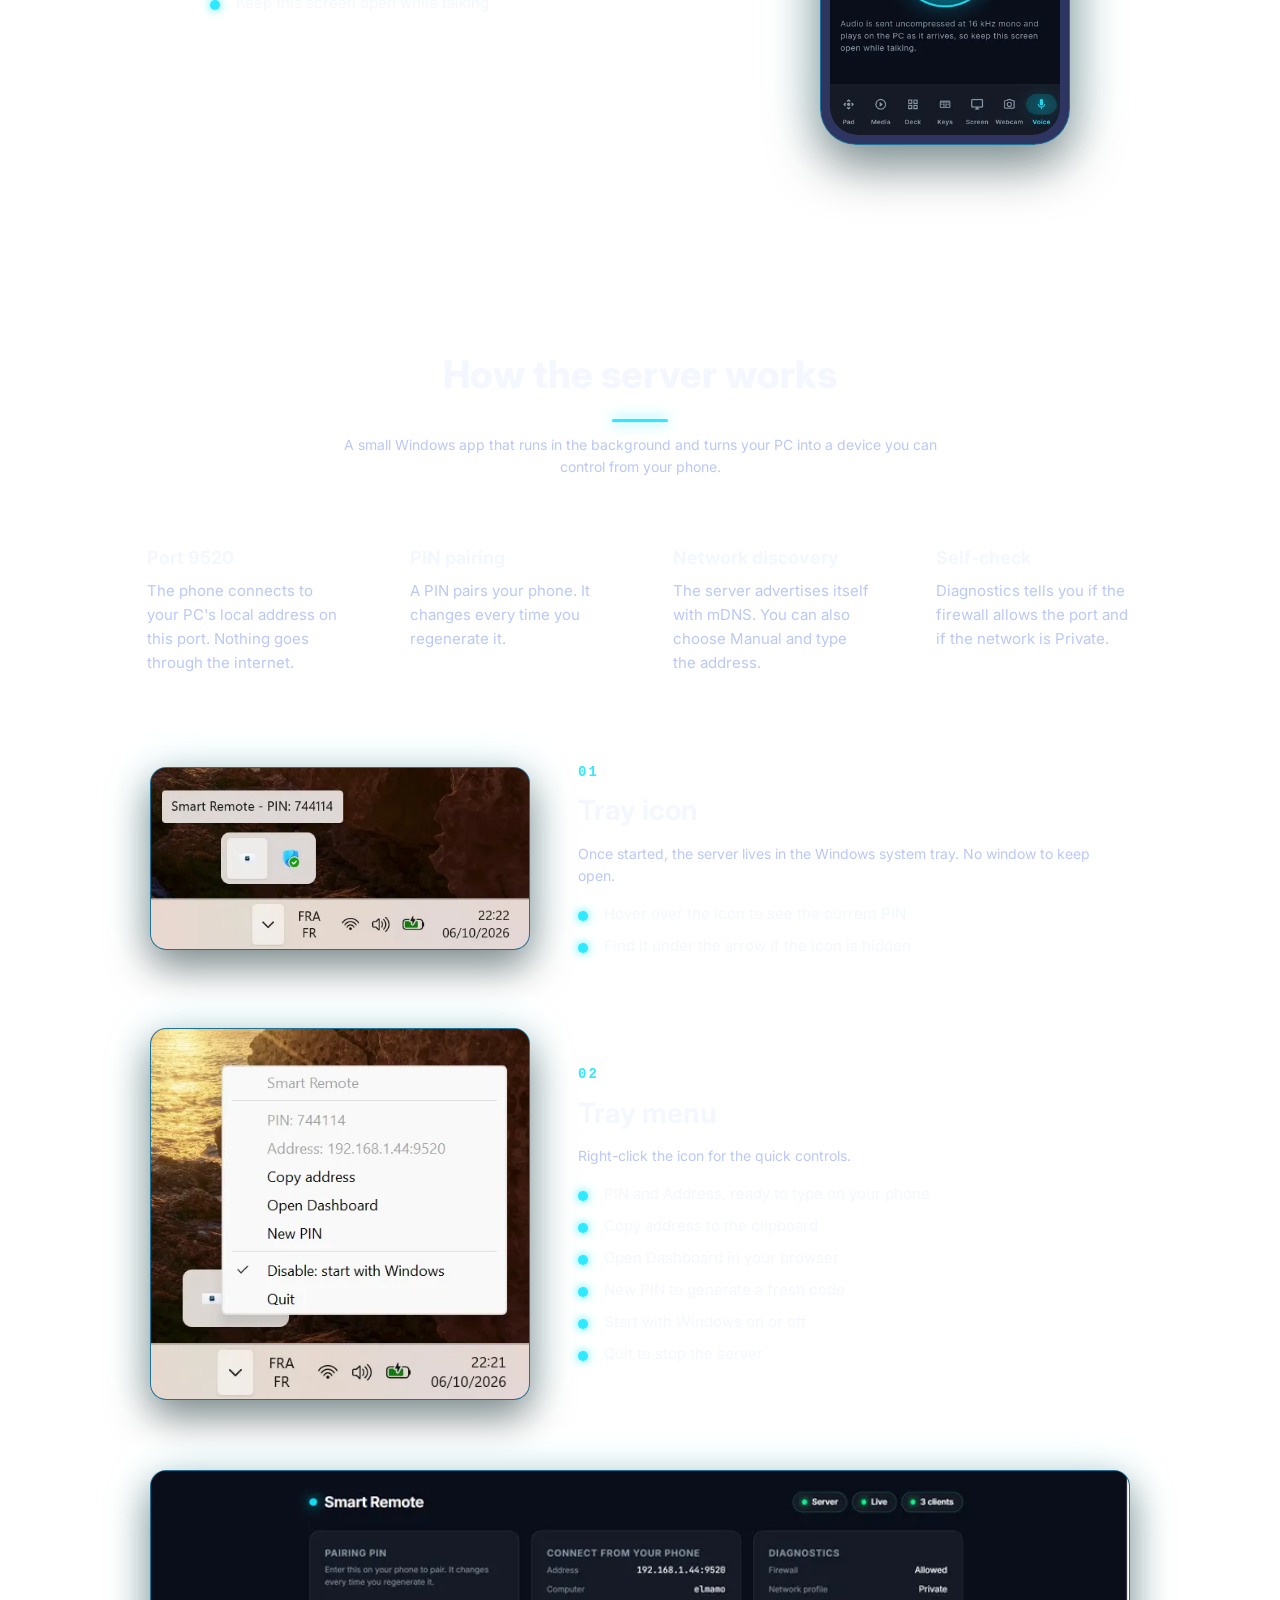
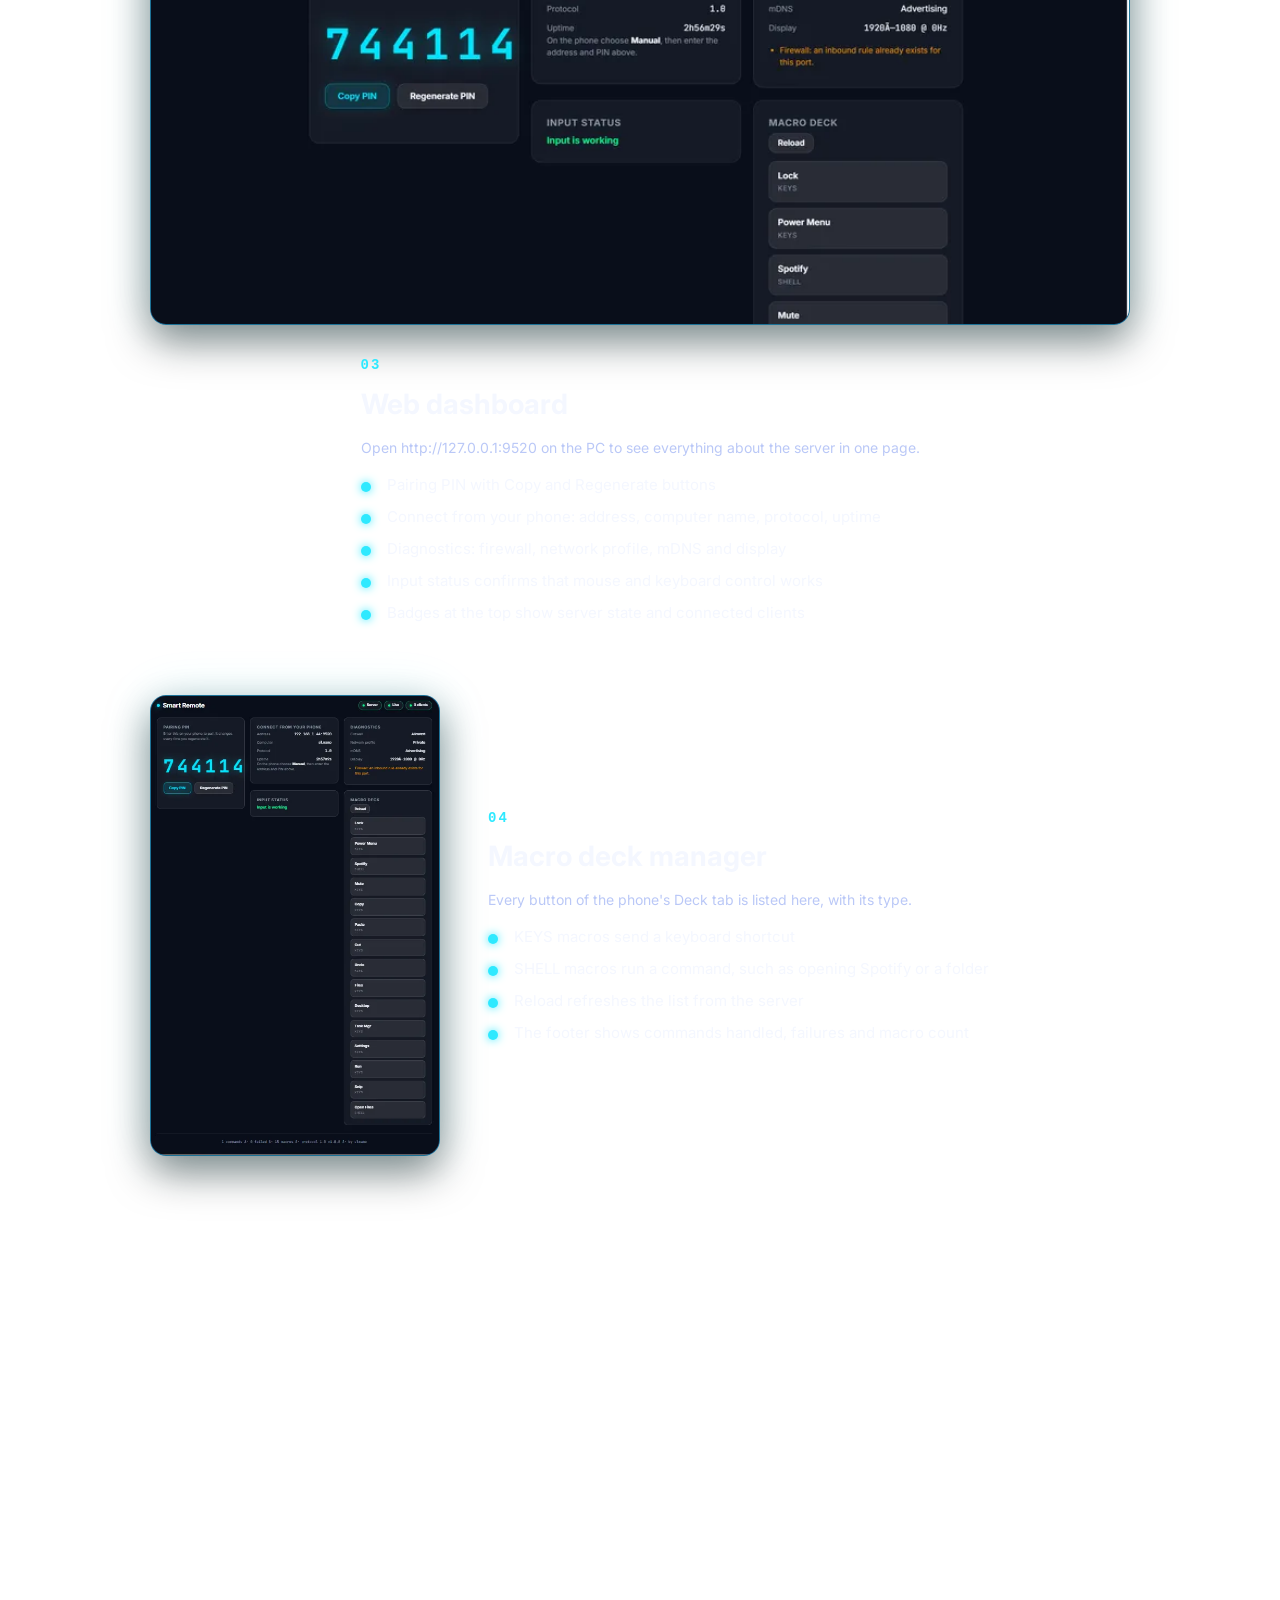
==== commit d6ea4da2: "Website: point the download links at v1.0.4 Co-Authored-By: Claude Sonnet 5.5 <noreply@anthropic.com" ====
--- a/index.html
+++ b/index.html
@@ -309,8 +309,8 @@
     <p class="lead" data-en="Control your PC from your phone over your local network. No cloud, no account." data-ar="تحكّم بحاسوبك من هاتفك عبر الشبكة المحلية. بلا سحابة وبلا حساب."></p>
     <div class="chips"><span data-en="Free" data-ar="مجاني"></span><span data-en="Open source" data-ar="مفتوح المصدر"></span><span data-en="Local network only" data-ar="شبكة محلية فقط"></span><span data-en="No account" data-ar="بلا حساب"></span></div>
     <div class="btns">
-      <a class="btn p" href="#install" data-dl="https://github.com/mohamedelmaz/smart-remote-app/releases/download/v1.0.3/smart-remote-app.exe" data-en="Download EXE (Windows)" data-ar="تحميل EXE (ويندوز)"></a>
-      <a class="btn" href="#install" data-dl="https://github.com/mohamedelmaz/smart-remote-app/releases/download/v1.0.3/app-release.apk" data-en="Download APK (Android)" data-ar="تحميل APK (أندرويد)"></a>
+      <a class="btn p" href="#install" data-dl="https://github.com/mohamedelmaz/smart-remote-app/releases/download/v1.0.4/smart-remote-app.exe" data-en="Download EXE (Windows)" data-ar="تحميل EXE (ويندوز)"></a>
+      <a class="btn" href="#install" data-dl="https://github.com/mohamedelmaz/smart-remote-app/releases/download/v1.0.4/app-release.apk" data-en="Download APK (Android)" data-ar="تحميل APK (أندرويد)"></a>
     </div>
     <p class="fine" data-en="By downloading you agree to use Smart Remote responsibly and to respect other people&#39;s privacy." data-ar="بالتحميل فأنت توافق على استخدام Smart Remote بمسؤولية واحترام خصوصية الآخرين."></p>
   </div>
@@ -425,8 +425,8 @@
   <h2 data-en="Ready to extend your device?" data-ar="جاهز لتوسيع جهازك؟"></h2>
   <p class="sub" data-en="Two small downloads, one local network, a PIN. That is all." data-ar="ملفان صغيران، وشبكة محلية، ورمز PIN. هذا كل شيء."></p>
   <div class="btns" style="justify-content:center">
-    <a class="btn p" href="#install" data-dl="https://github.com/mohamedelmaz/smart-remote-app/releases/download/v1.0.3/smart-remote-app.exe" data-en="Download EXE (Windows)" data-ar="تحميل EXE (ويندوز)"></a>
-    <a class="btn" href="#install" data-dl="https://github.com/mohamedelmaz/smart-remote-app/releases/download/v1.0.3/app-release.apk" data-en="Download APK (Android)" data-ar="تحميل APK (أندرويد)"></a>
+    <a class="btn p" href="#install" data-dl="https://github.com/mohamedelmaz/smart-remote-app/releases/download/v1.0.4/smart-remote-app.exe" data-en="Download EXE (Windows)" data-ar="تحميل EXE (ويندوز)"></a>
+    <a class="btn" href="#install" data-dl="https://github.com/mohamedelmaz/smart-remote-app/releases/download/v1.0.4/app-release.apk" data-en="Download APK (Android)" data-ar="تحميل APK (أندرويد)"></a>
   </div>
 </section>
 </div>
@@ -444,7 +444,7 @@
       <a href="https://github.com/mohamedelmaz/smart-remote-app/releases" data-en="Releases" data-ar="الإصدارات"></a>
     </div>
   </div>
-  <div class="wrap fcopy">Smart Remote v1.0.3 · MIT License · © 2026 elmamo</div>
+  <div class="wrap fcopy">Smart Remote v1.0.4 · MIT License · © 2026 elmamo</div>
 </footer>
 
 <script>
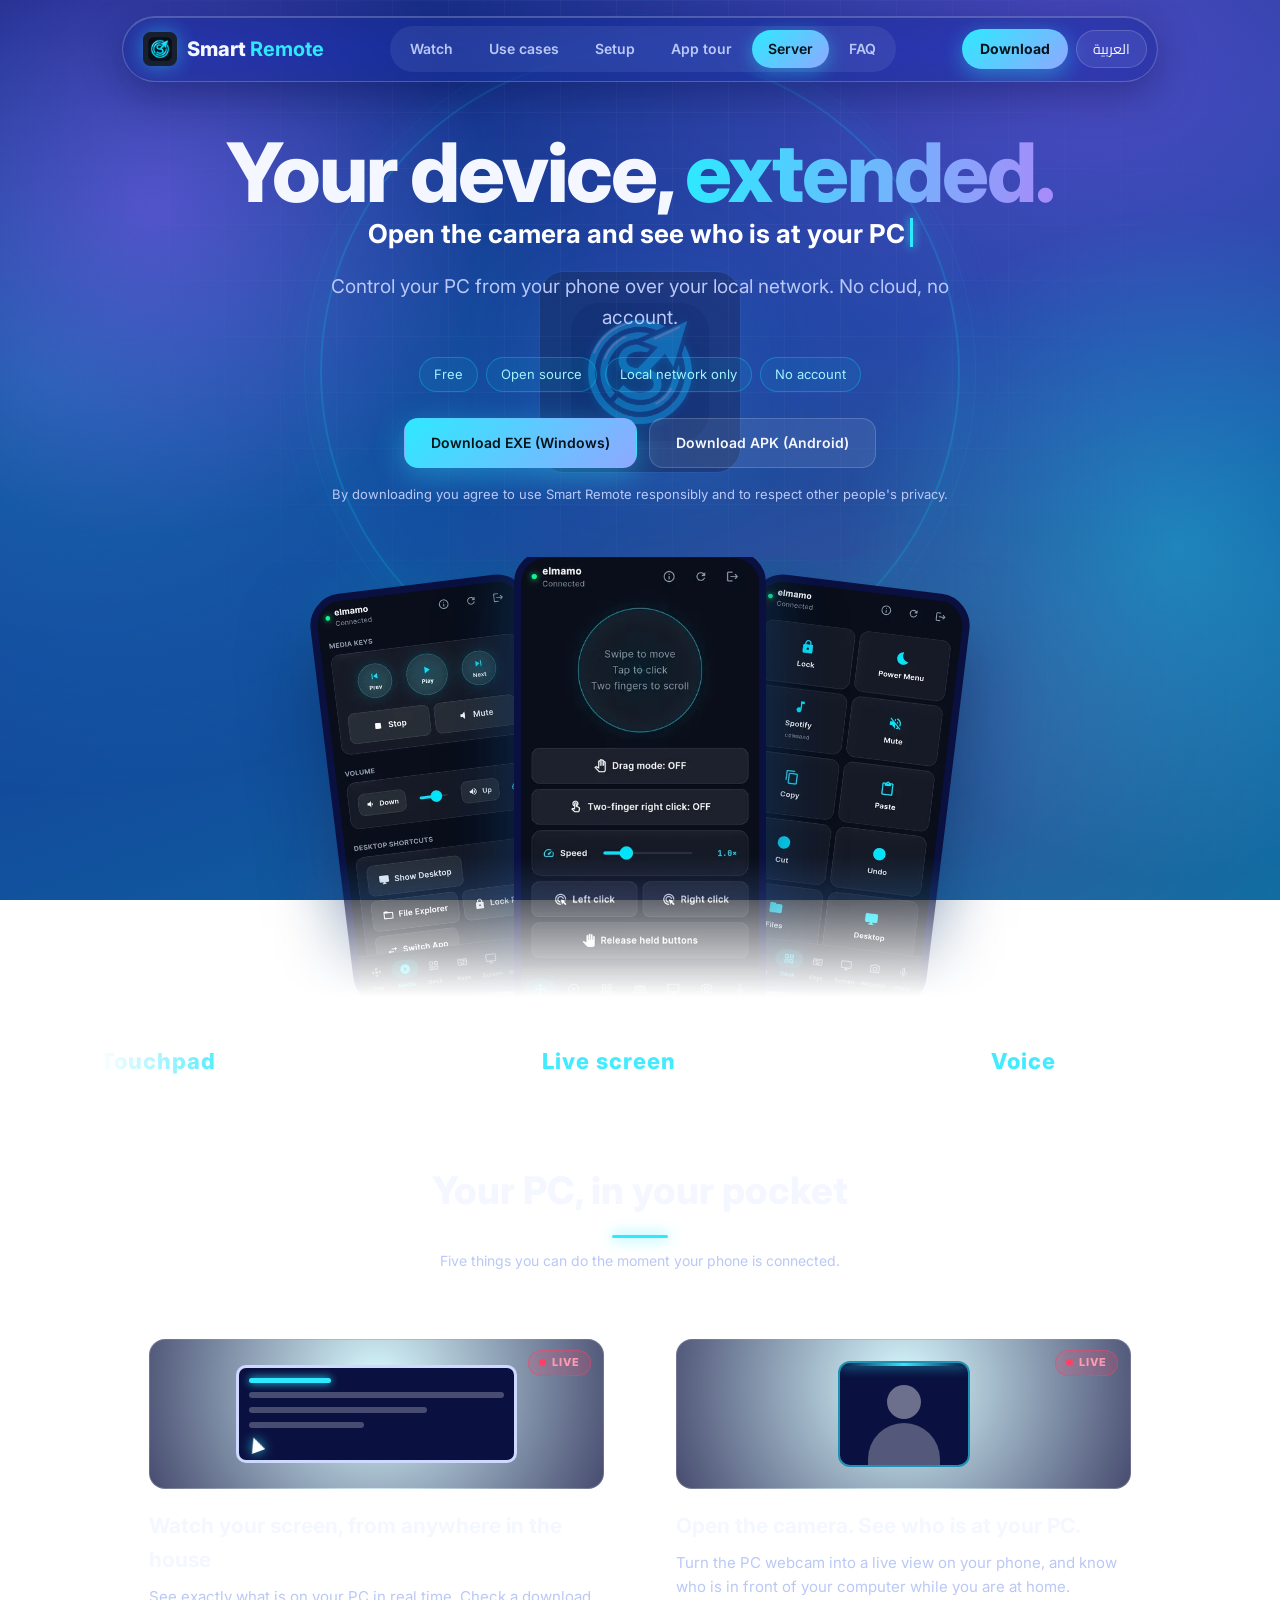
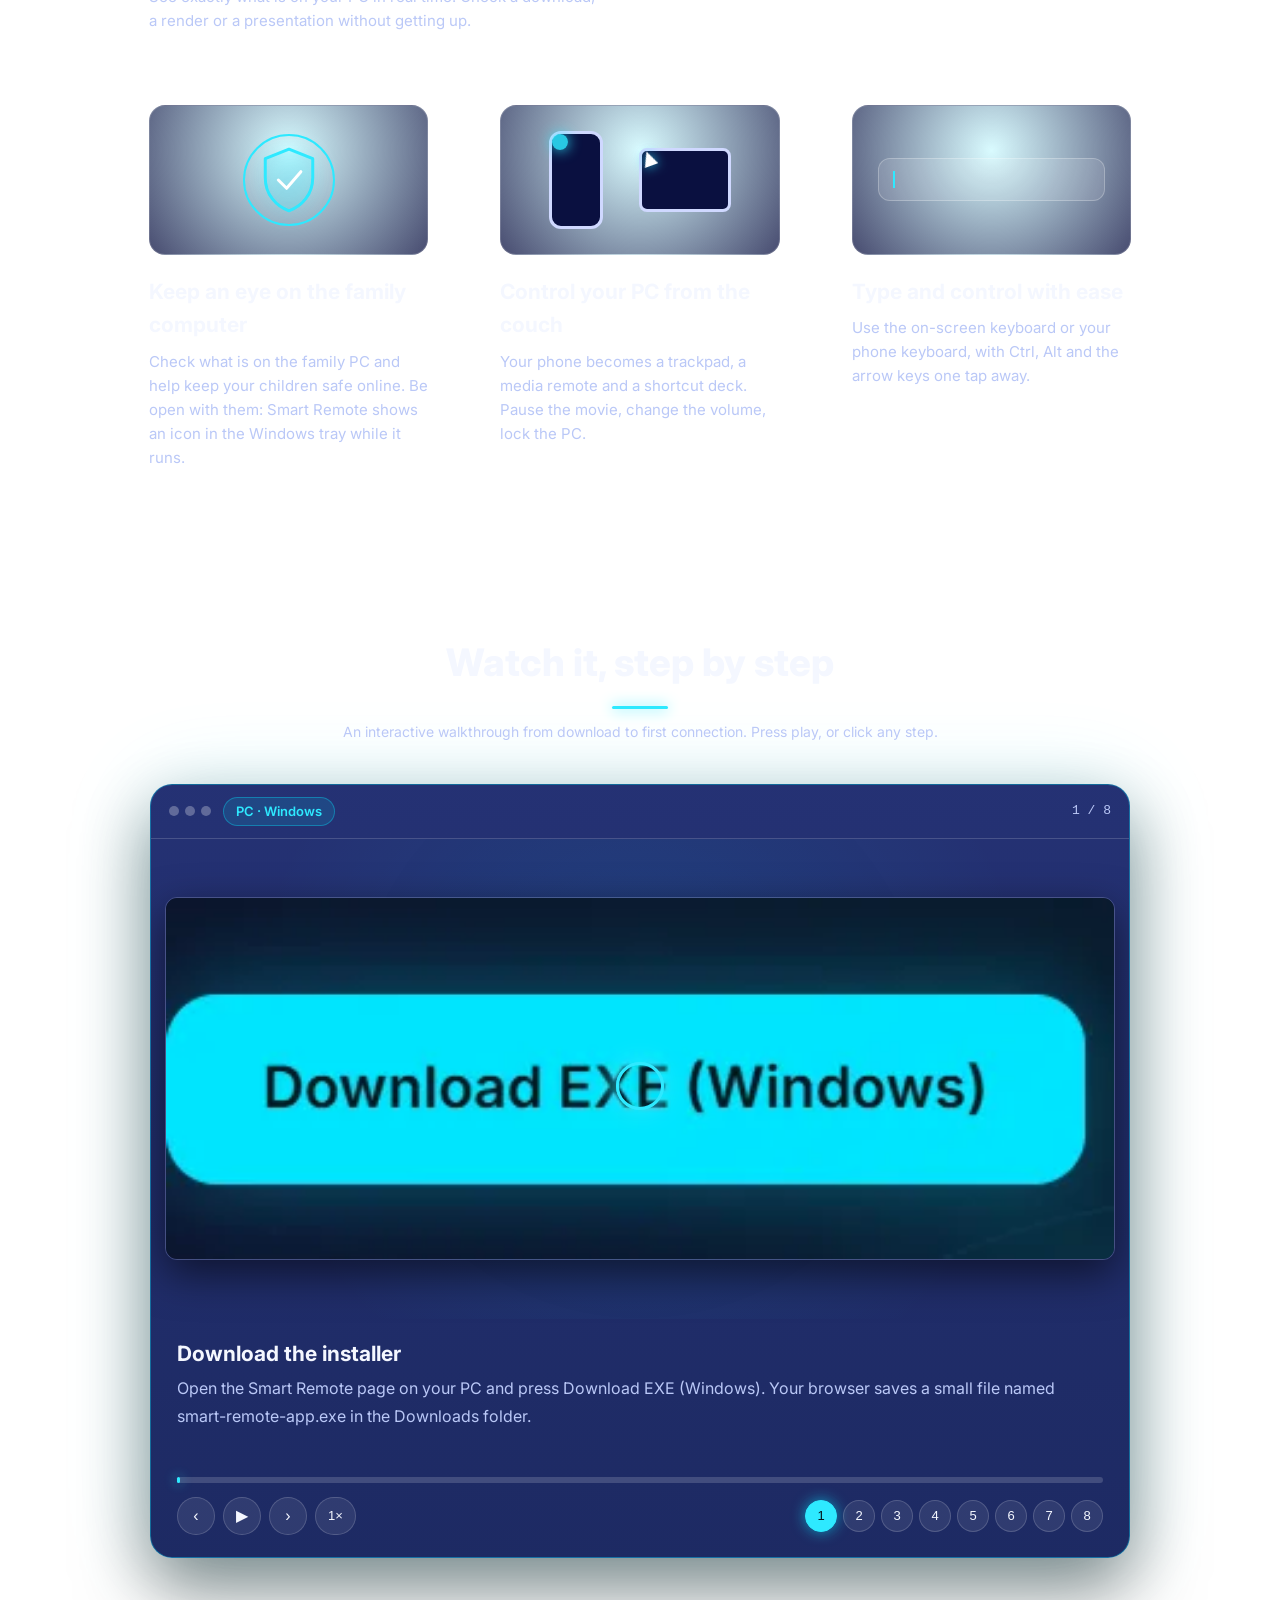
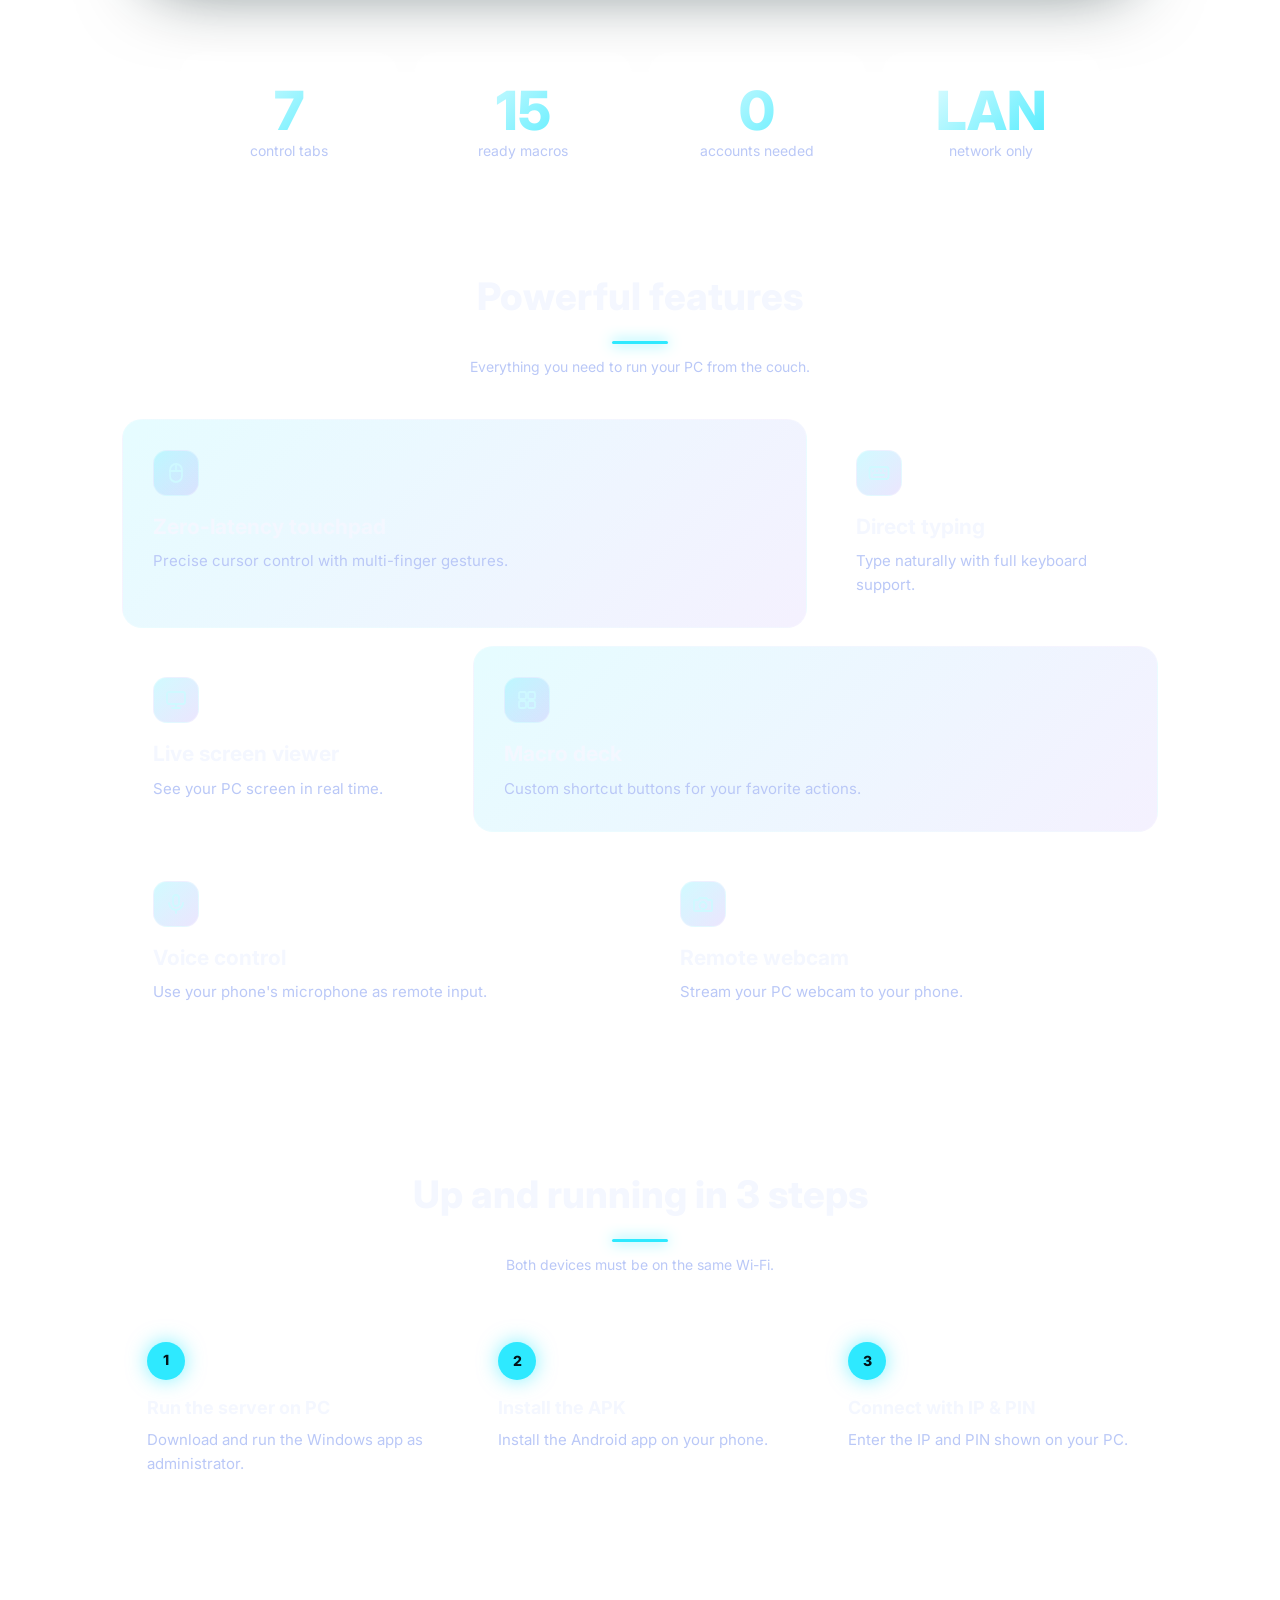
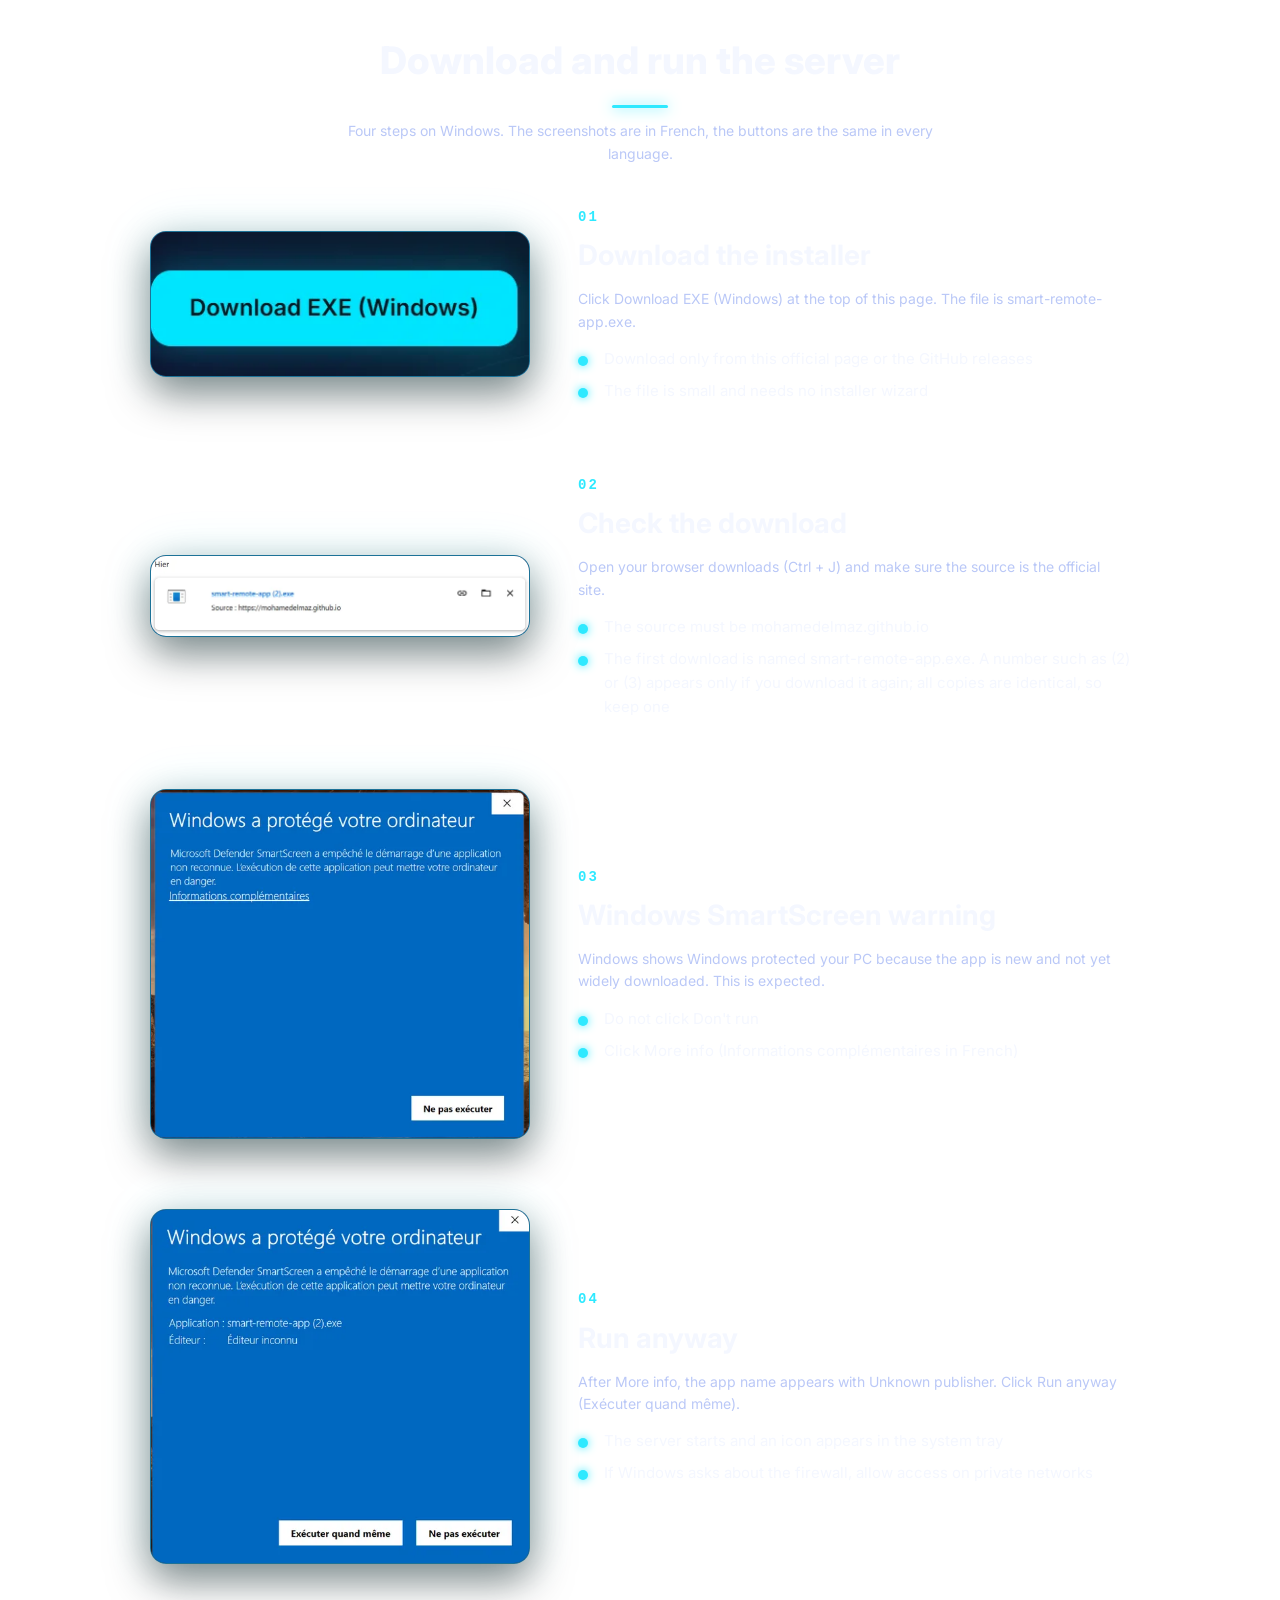
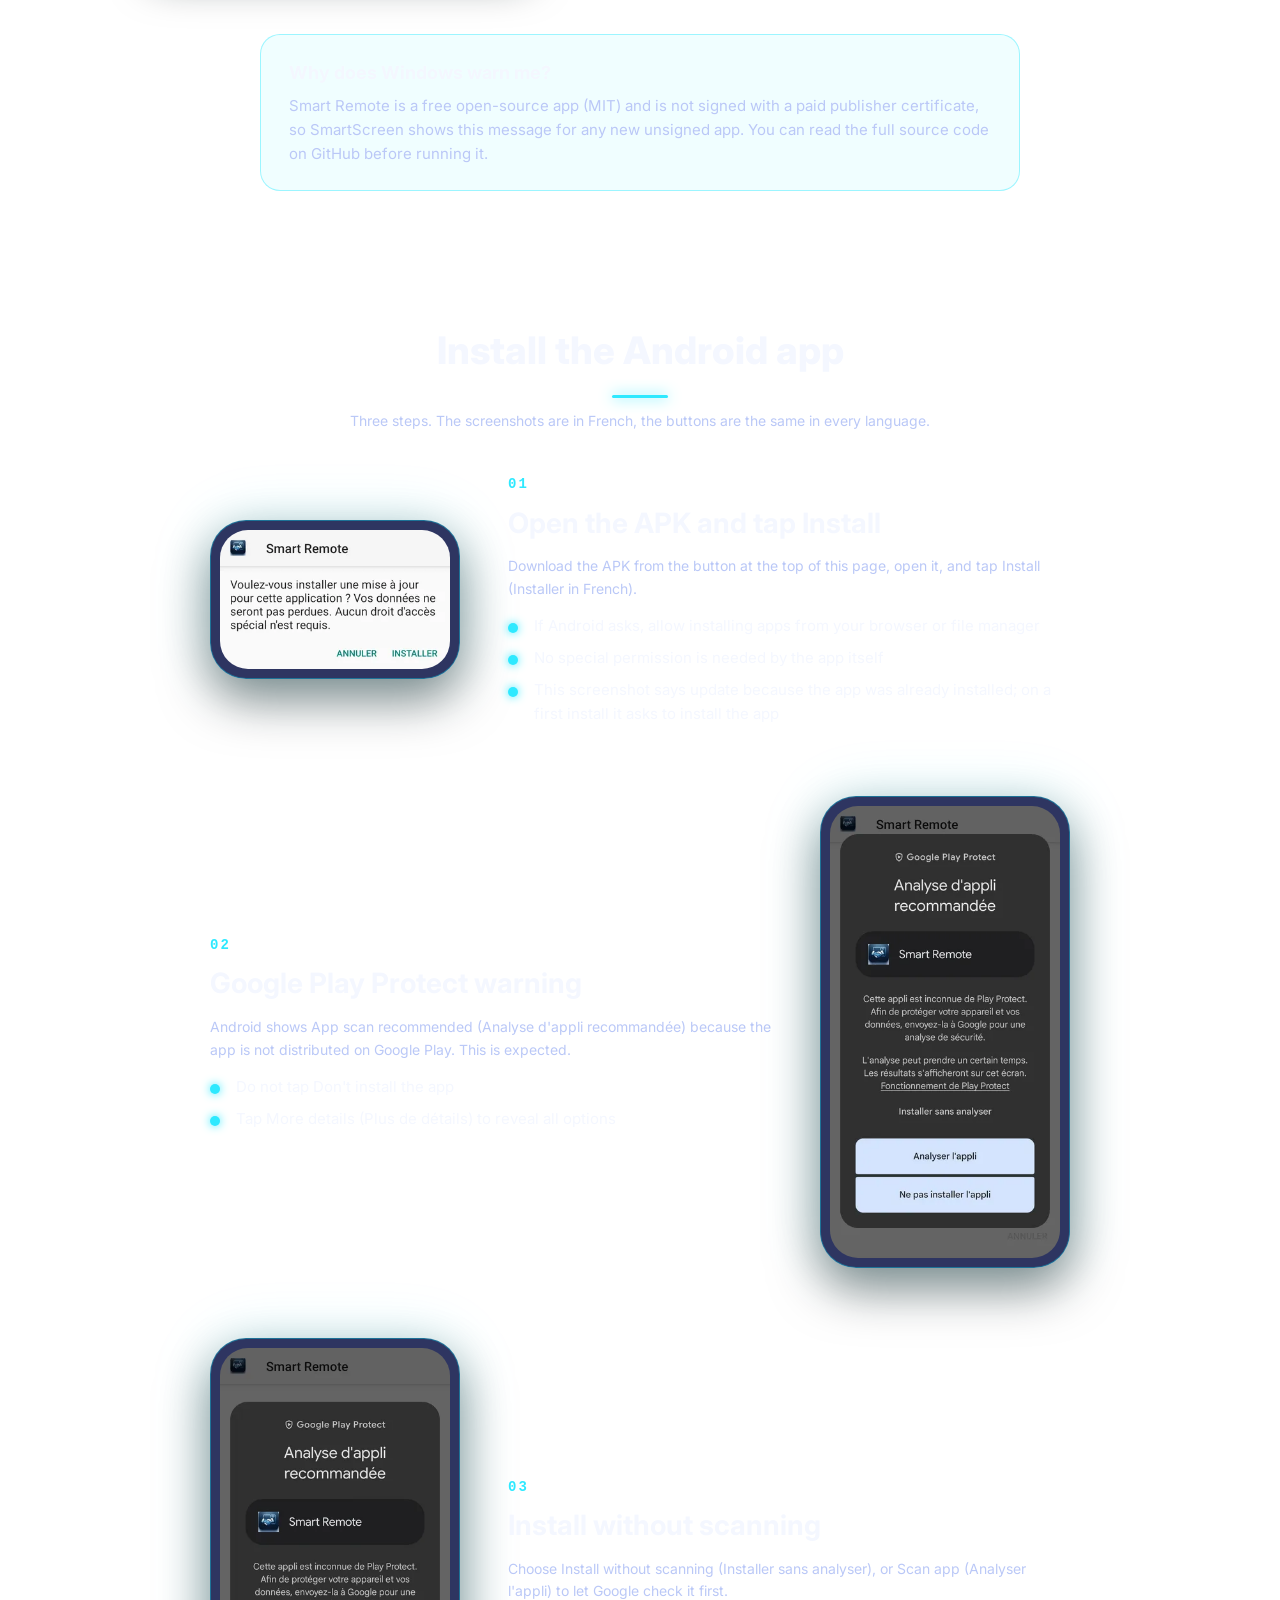
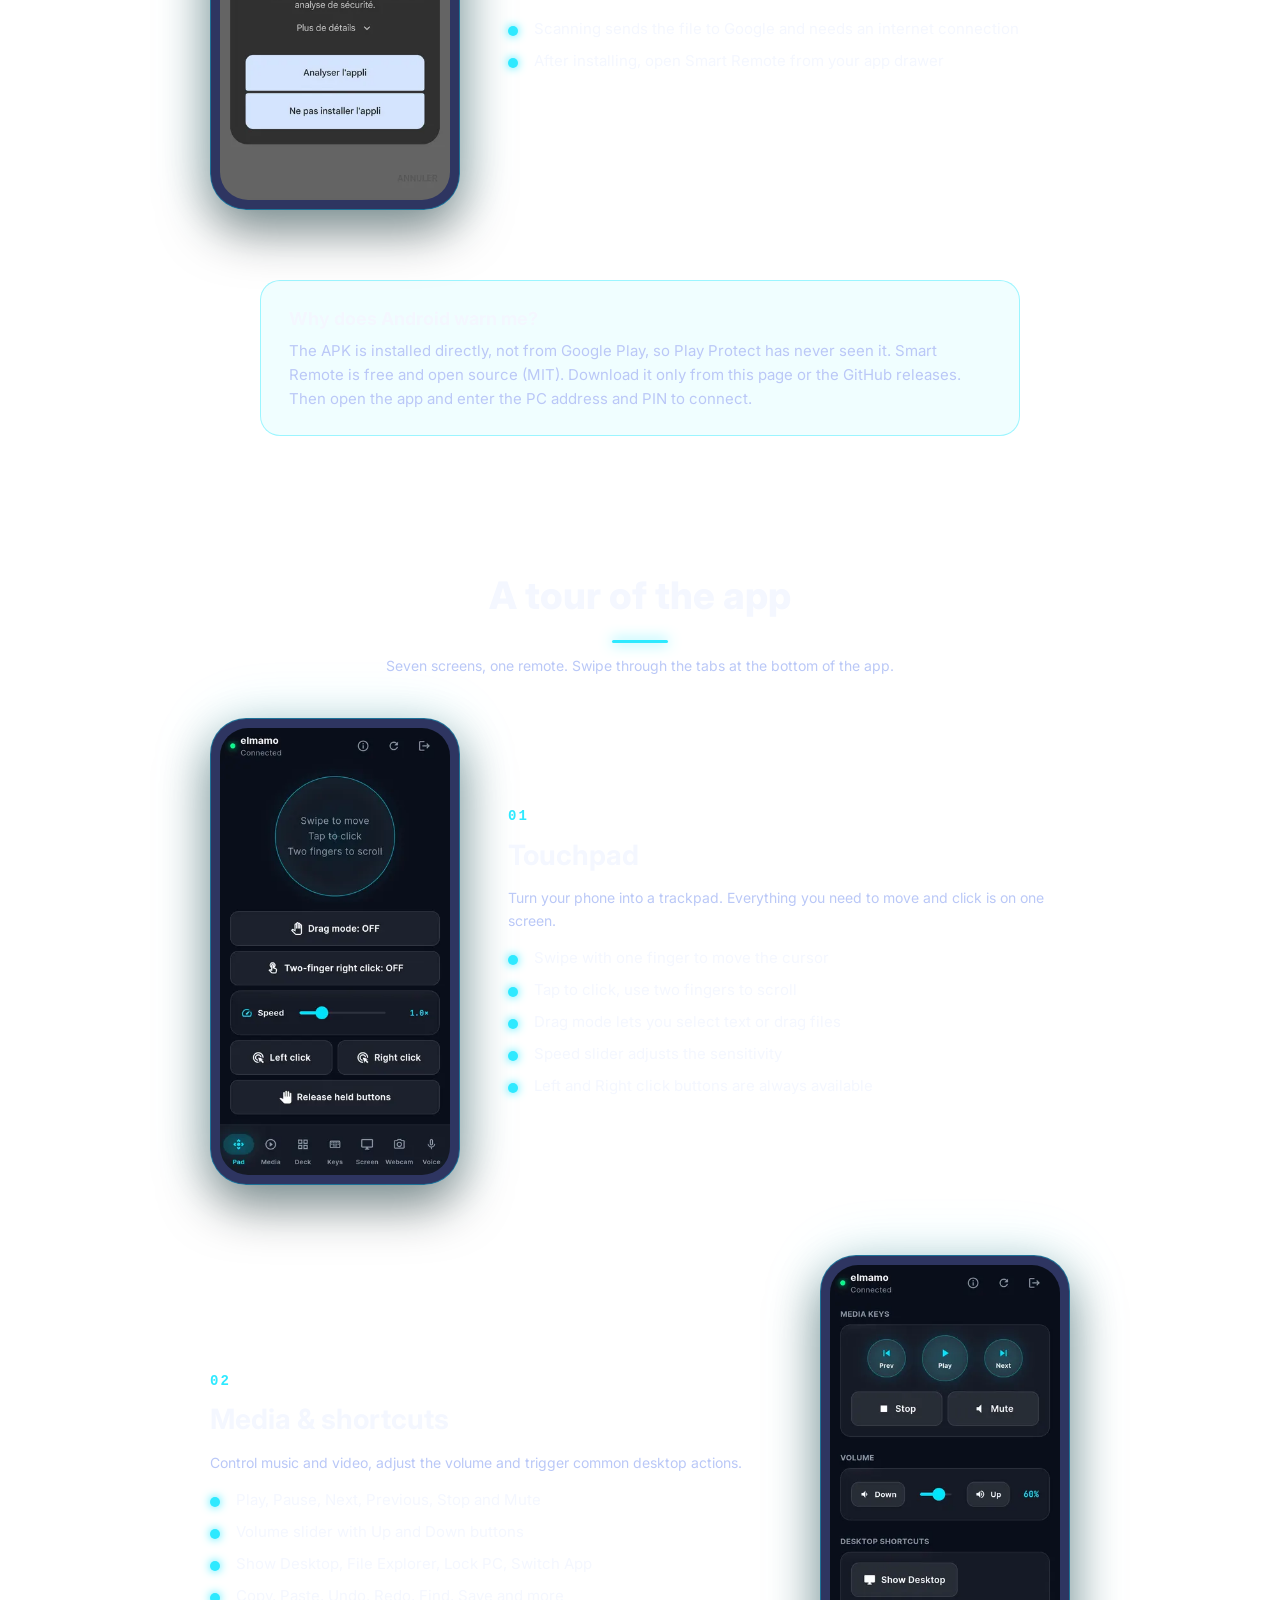
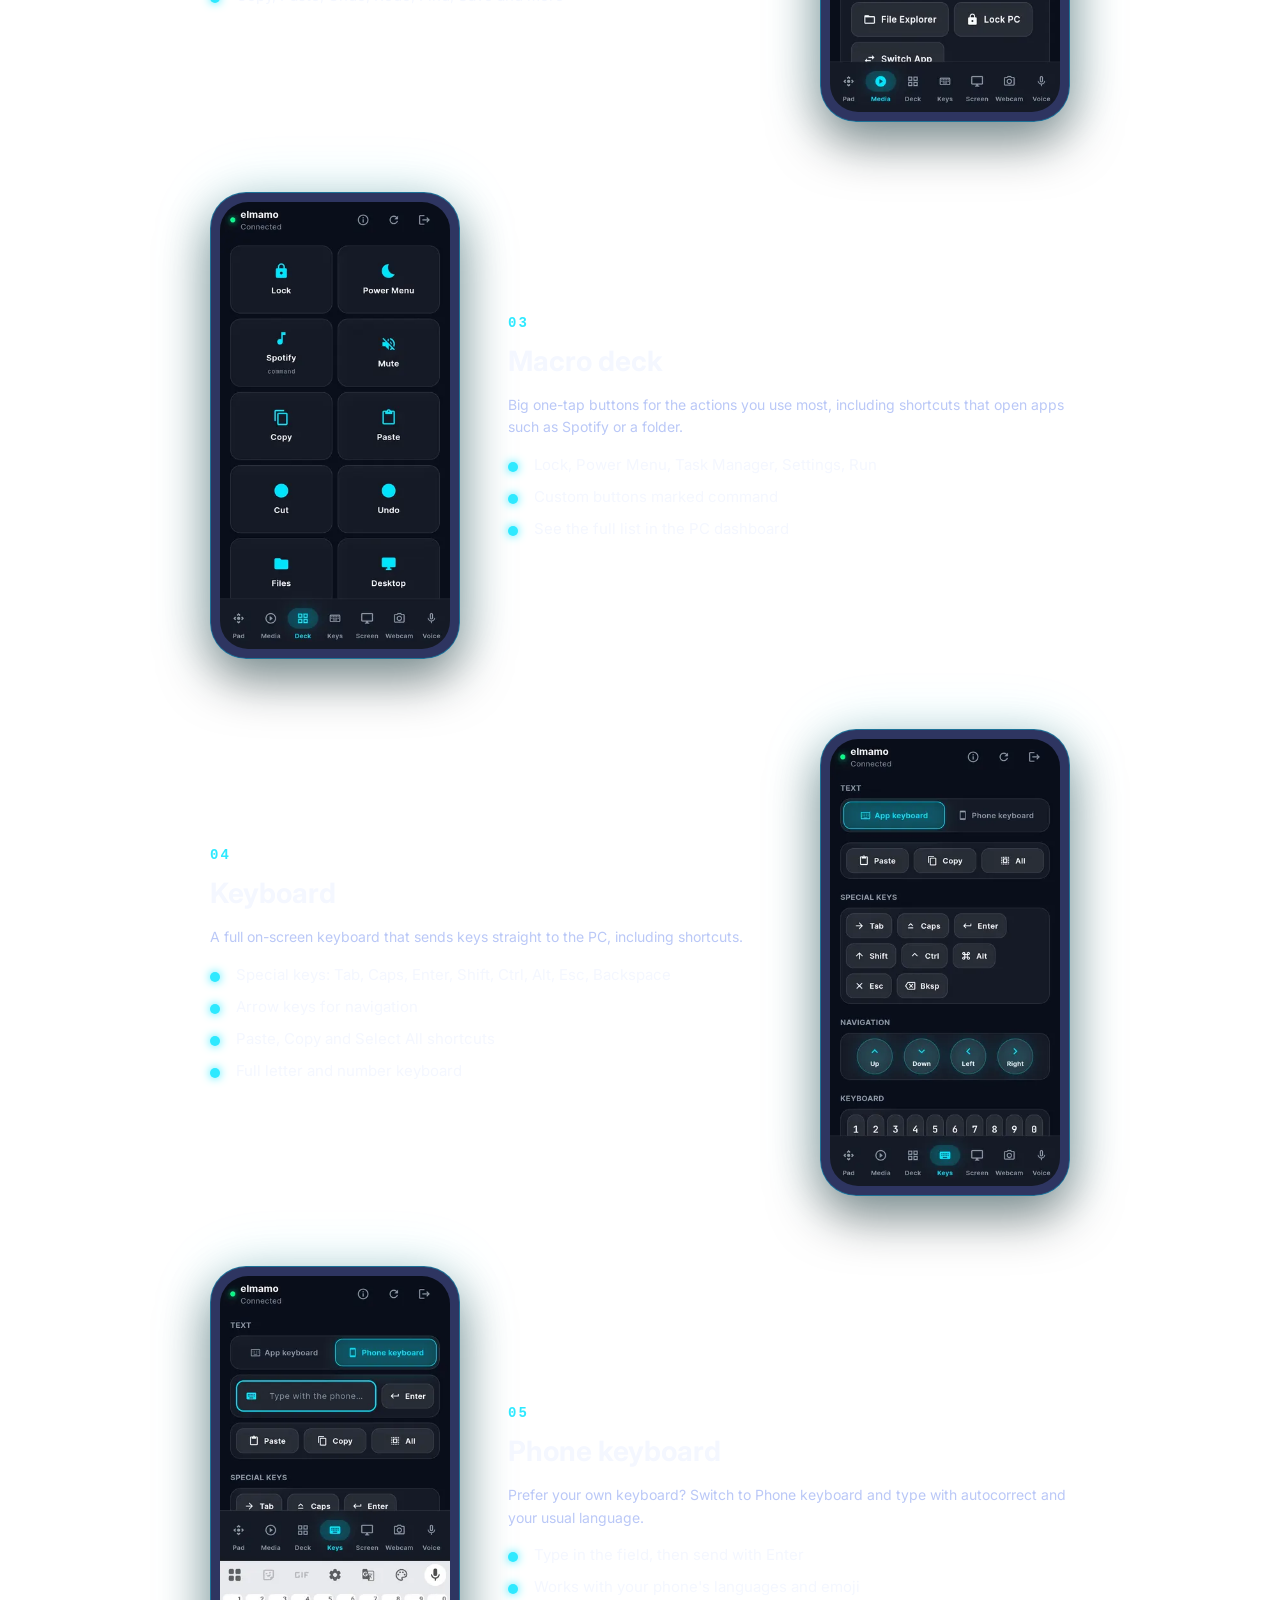
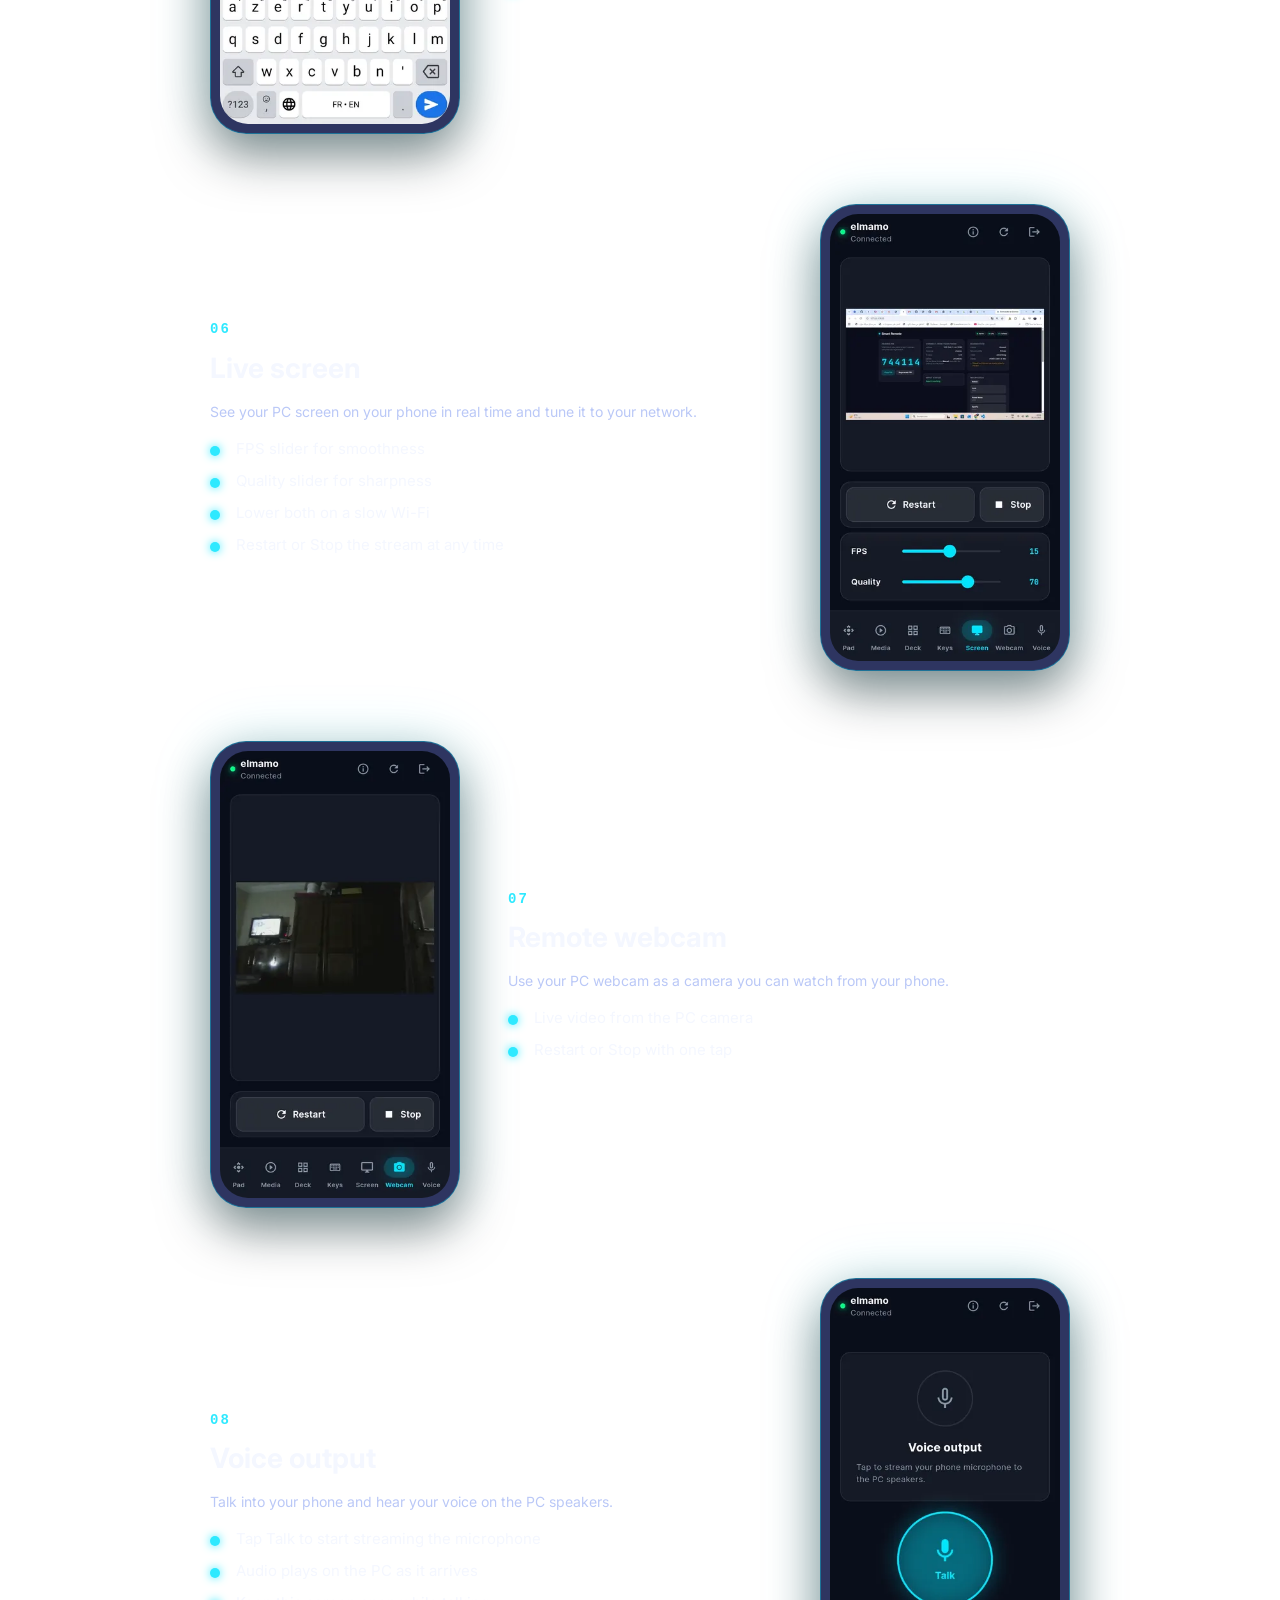
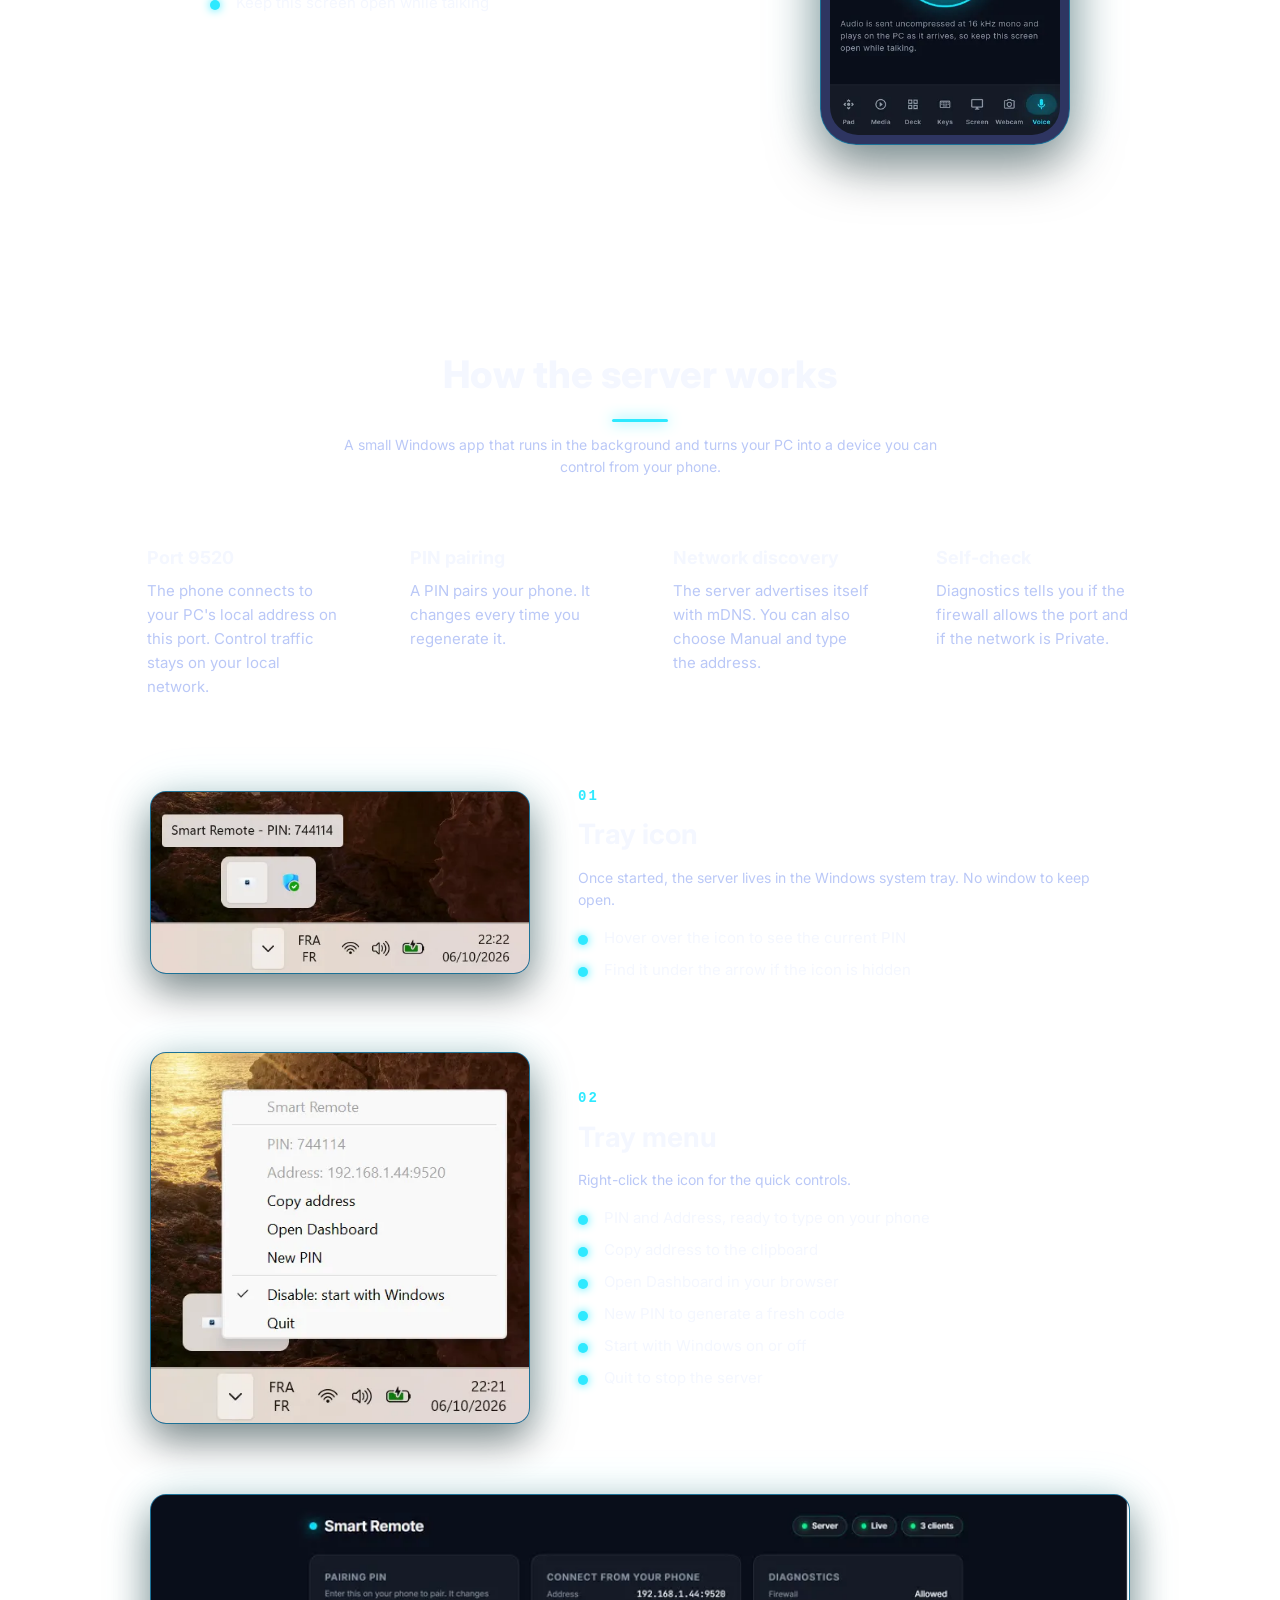
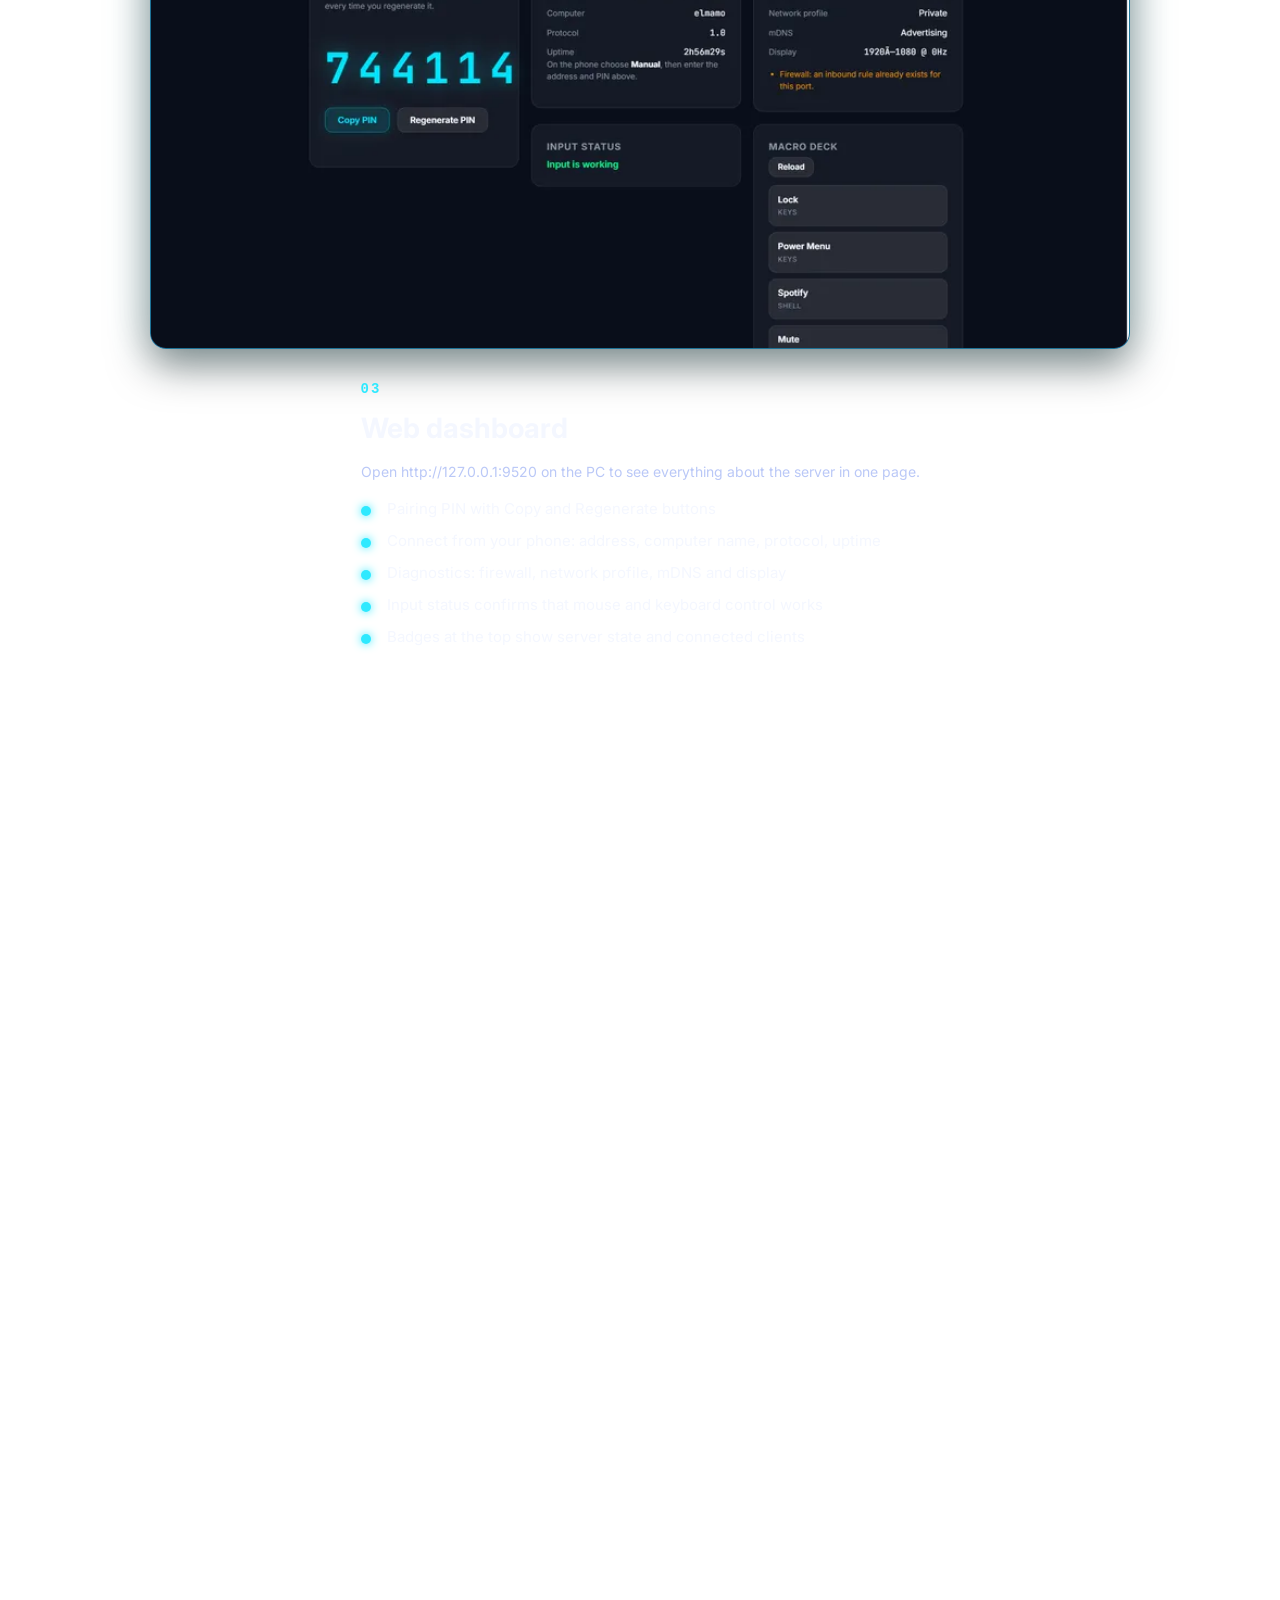
==== commit 57870413: "site: correct the privacy wording about the Google fonts request" ====
--- a/index.html
+++ b/index.html
@@ -400,7 +400,7 @@
 <section id="server">
   <h2 data-en="How the server works" data-ar="كيف يعمل الخادم"></h2>
   <p class="sub" data-en="A small Windows app that runs in the background and turns your PC into a device you can control from your phone." data-ar="تطبيق ويندوز صغير يعمل في الخلفية ويحوّل حاسوبك إلى جهاز تتحكم به من هاتفك."></p>
-  <div class="grid" style="margin-bottom:60px"><div class="card"><h3 data-en="Port 9520" data-ar="المنفذ 9520"></h3><p data-en="The phone connects to your PC's local address on this port. Nothing goes through the internet." data-ar="يتصل الهاتف بعنوان حاسوبك المحلي عبر هذا المنفذ. لا شيء يمر عبر الإنترنت."></p></div><div class="card"><h3 data-en="PIN pairing" data-ar="الاقتران برمز PIN"></h3><p data-en="A PIN pairs your phone. It changes every time you regenerate it." data-ar="رمز PIN يقرن هاتفك بالحاسوب، ويتغير كلما أعدت توليده."></p></div><div class="card"><h3 data-en="Network discovery" data-ar="اكتشاف الشبكة"></h3><p data-en="The server advertises itself with mDNS. You can also choose Manual and type the address." data-ar="يعلن الخادم عن نفسه عبر mDNS. ويمكنك اختيار Manual وكتابة العنوان يدوياً."></p></div><div class="card"><h3 data-en="Self-check" data-ar="فحص ذاتي"></h3><p data-en="Diagnostics tells you if the firewall allows the port and if the network is Private." data-ar="يخبرك التشخيص إن كان الجدار الناري يسمح بالمنفذ وإن كانت الشبكة من نوع Private."></p></div></div>
+  <div class="grid" style="margin-bottom:60px"><div class="card"><h3 data-en="Port 9520" data-ar="المنفذ 9520"></h3><p data-en="The phone connects to your PC's local address on this port. Control traffic stays on your local network." data-ar="يتصل الهاتف بعنوان حاسوبك المحلي عبر هذا المنفذ. يبقى مرور التحكم داخل شبكتك المحلية."></p></div><div class="card"><h3 data-en="PIN pairing" data-ar="الاقتران برمز PIN"></h3><p data-en="A PIN pairs your phone. It changes every time you regenerate it." data-ar="رمز PIN يقرن هاتفك بالحاسوب، ويتغير كلما أعدت توليده."></p></div><div class="card"><h3 data-en="Network discovery" data-ar="اكتشاف الشبكة"></h3><p data-en="The server advertises itself with mDNS. You can also choose Manual and type the address." data-ar="يعلن الخادم عن نفسه عبر mDNS. ويمكنك اختيار Manual وكتابة العنوان يدوياً."></p></div><div class="card"><h3 data-en="Self-check" data-ar="فحص ذاتي"></h3><p data-en="Diagnostics tells you if the firewall allows the port and if the network is Private." data-ar="يخبرك التشخيص إن كان الجدار الناري يسمح بالمنفذ وإن كانت الشبكة من نوع Private."></p></div></div>
   <div class="trow srv "><div class="shot"><img src="[data-uri]" alt="Tray icon" loading="lazy"></div><div class="ttext"><span class="tn">01</span><h3 data-en="Tray icon" data-ar="أيقونة شريط المهام"></h3><p data-en="Once started, the server lives in the Windows system tray. No window to keep open." data-ar="بعد التشغيل يعمل الخادم في شريط مهام ويندوز، دون نافذة تبقيها مفتوحة."></p><ul><li data-en="Hover over the icon to see the current PIN" data-ar="مرّر المؤشر فوق الأيقونة لرؤية رمز PIN الحالي"></li><li data-en="Find it under the arrow if the icon is hidden" data-ar="ستجدها تحت السهم إذا كانت مخفية"></li></ul></div></div>
 <div class="trow srv "><div class="shot"><img src="[data-uri]" alt="Tray menu" loading="lazy"></div><div class="ttext"><span class="tn">02</span><h3 data-en="Tray menu" data-ar="قائمة الأيقونة"></h3><p data-en="Right-click the icon for the quick controls." data-ar="انقر بزر الفأرة الأيمن على الأيقونة للتحكم السريع."></p><ul><li data-en="PIN and Address, ready to type on your phone" data-ar="رمز PIN والعنوان جاهزان لإدخالهما في هاتفك"></li><li data-en="Copy address to the clipboard" data-ar="نسخ العنوان إلى الحافظة"></li><li data-en="Open Dashboard in your browser" data-ar="فتح لوحة التحكم في المتصفح"></li><li data-en="New PIN to generate a fresh code" data-ar="رمز PIN جديد لتوليد رمز آخر"></li><li data-en="Start with Windows on or off" data-ar="تشغيل مع ويندوز أو إيقافه"></li><li data-en="Quit to stop the server" data-ar="إنهاء لإيقاف الخادم"></li></ul></div></div>
 <div class="trow srv wide"><div class="shot"><img src="[data-uri]" alt="Web dashboard" loading="lazy"></div><div class="ttext"><span class="tn">03</span><h3 data-en="Web dashboard" data-ar="لوحة التحكم على الويب"></h3><p data-en="Open http://127.0.0.1:9520 on the PC to see everything about the server in one page." data-ar="افتح http://127.0.0.1:9520 على الحاسوب لترى كل شيء عن الخادم في صفحة واحدة."></p><ul><li data-en="Pairing PIN with Copy and Regenerate buttons" data-ar="رمز الاقتران مع زري النسخ وإعادة التوليد"></li><li data-en="Connect from your phone: address, computer name, protocol, uptime" data-ar="الاتصال من الهاتف: العنوان واسم الجهاز والإصدار ومدة التشغيل"></li><li data-en="Diagnostics: firewall, network profile, mDNS and display" data-ar="التشخيص: الجدار الناري ونوع الشبكة وmDNS والشاشة"></li><li data-en="Input status confirms that mouse and keyboard control works" data-ar="حالة الإدخال تؤكد أن التحكم بالفأرة والكيبورد يعمل"></li><li data-en="Badges at the top show server state and connected clients" data-ar="شارات أعلى الصفحة تعرض حالة الخادم والأجهزة المتصلة"></li></ul></div></div>
@@ -410,7 +410,7 @@
   <div class="secure">
     <div>
       <h2 data-en="Local by design" data-ar="محلي بالتصميم"></h2>
-      <p data-en="Smart Remote works only on your local network and sends nothing to the internet. Pairing uses a PIN. Use it on networks you trust, such as your home Wi-Fi, and avoid public Wi-Fi." data-ar="يعمل Smart Remote على شبكتك المحلية فقط ولا يرسل شيئاً إلى الإنترنت. الاقتران برمز PIN. استخدمه على شبكات تثق بها مثل واي فاي المنزل، وتجنّب الشبكات العامة."></p>
+      <p data-en="Smart Remote works only on your local network: control traffic and screen content stay on your LAN and never leave it. The only outside request is the fonts, which are downloaded from Google when the page or the app loads. Pairing uses a PIN. Use it on networks you trust, such as your home Wi-Fi, and avoid public Wi-Fi." data-ar="يعمل Smart Remote على شبكتك المحلية فقط: يبقى مرور التحكم ومحتوى الشاشة داخل شبكتك ولا يغادرها. الطلب الخارجي الوحيد هو الخطوط، تُنزَّل من Google عند تحميل الصفحة أو التطبيق. الاقتران برمز PIN. استخدمه على شبكات تثق بها مثل واي فاي المنزل، وتجنّب الشبكات العامة."></p>
     </div>
     <div class="pinbox"><div class="pin">739 519</div><small data-en="Pairing PIN (example)" data-ar="رمز الاقتران (مثال)"></small></div>
   </div>
@@ -419,7 +419,7 @@
 <section id="faq">
   <h2 data-en="Questions, answered" data-ar="أسئلة وأجوبة"></h2>
   <p class="sub" data-en="The most common stumbling blocks, in one place." data-ar="أكثر العقبات شيوعاً في مكان واحد."></p>
-  <div class="faq"><details><summary data-en="Is it safe?" data-ar="هل هو آمن؟"></summary><p data-en="Nothing goes through the internet and pairing needs a PIN. The connection on your network is not encrypted yet, so use it only on networks you trust, never on public Wi-Fi. The source code is open (MIT), so you can read it yourself." data-ar="لا شيء يمر عبر الإنترنت، والاقتران يحتاج إلى رمز PIN. الاتصال داخل شبكتك غير مشفّر حالياً، لذا استخدمه على شبكات تثق بها فقط، وليس على الواي فاي العام. والكود مفتوح المصدر (MIT) فيمكنك قراءته بنفسك."></p></details><details><summary data-en="My phone cannot connect. What should I check?" data-ar="هاتفي لا يتصل. ماذا أفحص؟"></summary><p data-en="• Phone and PC are on the same Wi-Fi (not a guest network)<br>• The PC network profile is Private<br>• The Windows firewall allows port 9520 (see Diagnostics in the dashboard)<br>• The IP and PIN are correct: copy them from the tray menu<br>• No VPN is running on either device<br>• Try New PIN and connect again" data-ar="• الهاتف والحاسوب على نفس الواي فاي (وليس شبكة ضيوف)<br>• نوع شبكة الحاسوب Private<br>• الجدار الناري يسمح بالمنفذ 9520 (انظر التشخيص في لوحة التحكم)<br>• عنوان IP ورمز PIN صحيحان: انسخهما من قائمة الأيقونة<br>• لا يوجد VPN يعمل على أي من الجهازين<br>• جرّب New PIN ثم اتصل من جديد"></p></details><details><summary data-en="Why does Windows say it protected my PC?" data-ar="لماذا يقول ويندوز إنه حمى جهازي؟"></summary><p data-en="SmartScreen warns about any new app that is not signed with a paid certificate. Click More info, then Run anyway." data-ar="يحذّر SmartScreen من أي تطبيق جديد غير موقّع بشهادة مدفوعة. اضغط More info ثم Run anyway."></p></details><details><summary data-en="Why does Android show a Play Protect warning?" data-ar="لماذا يعرض أندرويد تحذير Play Protect؟"></summary><p data-en="The APK is installed directly and is not on Google Play. Choose Install without scanning, or scan the app with Google first." data-ar="يُثبَّت ملف APK مباشرة وهو غير موجود في Google Play. اختر Install without scanning، أو افحص التطبيق عبر Google أولاً."></p></details><details><summary data-en="Does it work over the internet?" data-ar="هل يعمل عبر الإنترنت؟"></summary><p data-en="No. It is designed for the local network only, so both devices must share the same network. That is also what keeps it fast and private." data-ar="لا. صُمّم للشبكة المحلية فقط، لذا يجب أن يكون الجهازان على الشبكة نفسها. وهذا ما يجعله سريعاً وخاصاً."></p></details><details><summary data-en="How do I change the PIN or stop the server?" data-ar="كيف أغيّر الـ PIN أو أوقف الخادم؟"></summary><p data-en="Right-click the tray icon. New PIN generates a fresh code, Start with Windows toggles auto-start, and Quit stops the server." data-ar="انقر بالزر الأيمن على أيقونة شريط المهام. New PIN يولّد رمزاً جديداً، وStart with Windows يفعّل التشغيل التلقائي أو يعطّله، وQuit يوقف الخادم."></p></details><details><summary data-en="Is it free?" data-ar="هل هو مجاني؟"></summary><p data-en="Yes. Smart Remote is free and open source under the MIT license." data-ar="نعم. Smart Remote مجاني ومفتوح المصدر برخصة MIT."></p></details></div>
+  <div class="faq"><details><summary data-en="Is it safe?" data-ar="هل هو آمن؟"></summary><p data-en="Control traffic and screen content stay on your local network; the only outside request is the fonts, downloaded from Google when the page or the app loads. Pairing needs a PIN. The connection on your network is not encrypted yet, so use it only on networks you trust, never on public Wi-Fi. The source code is open (MIT), so you can read it yourself." data-ar="يبقى مرور التحكم ومحتوى الشاشة داخل شبكتك المحلية؛ الطلب الخارجي الوحيد هو الخطوط، تُنزَّل من Google عند تحميل الصفحة أو التطبيق. الاقتران يحتاج إلى رمز PIN. الاتصال داخل شبكتك غير مشفّر حالياً، لذا استخدمه على شبكات تثق بها فقط، وليس على الواي فاي العام. والكود مفتوح المصدر (MIT) فيمكنك قراءته بنفسك."></p></details><details><summary data-en="My phone cannot connect. What should I check?" data-ar="هاتفي لا يتصل. ماذا أفحص؟"></summary><p data-en="• Phone and PC are on the same Wi-Fi (not a guest network)<br>• The PC network profile is Private<br>• The Windows firewall allows port 9520 (see Diagnostics in the dashboard)<br>• The IP and PIN are correct: copy them from the tray menu<br>• No VPN is running on either device<br>• Try New PIN and connect again" data-ar="• الهاتف والحاسوب على نفس الواي فاي (وليس شبكة ضيوف)<br>• نوع شبكة الحاسوب Private<br>• الجدار الناري يسمح بالمنفذ 9520 (انظر التشخيص في لوحة التحكم)<br>• عنوان IP ورمز PIN صحيحان: انسخهما من قائمة الأيقونة<br>• لا يوجد VPN يعمل على أي من الجهازين<br>• جرّب New PIN ثم اتصل من جديد"></p></details><details><summary data-en="Why does Windows say it protected my PC?" data-ar="لماذا يقول ويندوز إنه حمى جهازي؟"></summary><p data-en="SmartScreen warns about any new app that is not signed with a paid certificate. Click More info, then Run anyway." data-ar="يحذّر SmartScreen من أي تطبيق جديد غير موقّع بشهادة مدفوعة. اضغط More info ثم Run anyway."></p></details><details><summary data-en="Why does Android show a Play Protect warning?" data-ar="لماذا يعرض أندرويد تحذير Play Protect؟"></summary><p data-en="The APK is installed directly and is not on Google Play. Choose Install without scanning, or scan the app with Google first." data-ar="يُثبَّت ملف APK مباشرة وهو غير موجود في Google Play. اختر Install without scanning، أو افحص التطبيق عبر Google أولاً."></p></details><details><summary data-en="Does it work over the internet?" data-ar="هل يعمل عبر الإنترنت؟"></summary><p data-en="No. It is designed for the local network only, so both devices must share the same network. That is also what keeps it fast and private." data-ar="لا. صُمّم للشبكة المحلية فقط، لذا يجب أن يكون الجهازان على الشبكة نفسها. وهذا ما يجعله سريعاً وخاصاً."></p></details><details><summary data-en="How do I change the PIN or stop the server?" data-ar="كيف أغيّر الـ PIN أو أوقف الخادم؟"></summary><p data-en="Right-click the tray icon. New PIN generates a fresh code, Start with Windows toggles auto-start, and Quit stops the server." data-ar="انقر بالزر الأيمن على أيقونة شريط المهام. New PIN يولّد رمزاً جديداً، وStart with Windows يفعّل التشغيل التلقائي أو يعطّله، وQuit يوقف الخادم."></p></details><details><summary data-en="Is it free?" data-ar="هل هو مجاني؟"></summary><p data-en="Yes. Smart Remote is free and open source under the MIT license." data-ar="نعم. Smart Remote مجاني ومفتوح المصدر برخصة MIT."></p></details></div>
 </section>
 <section id="cta">
   <h2 data-en="Ready to extend your device?" data-ar="جاهز لتوسيع جهازك؟"></h2>
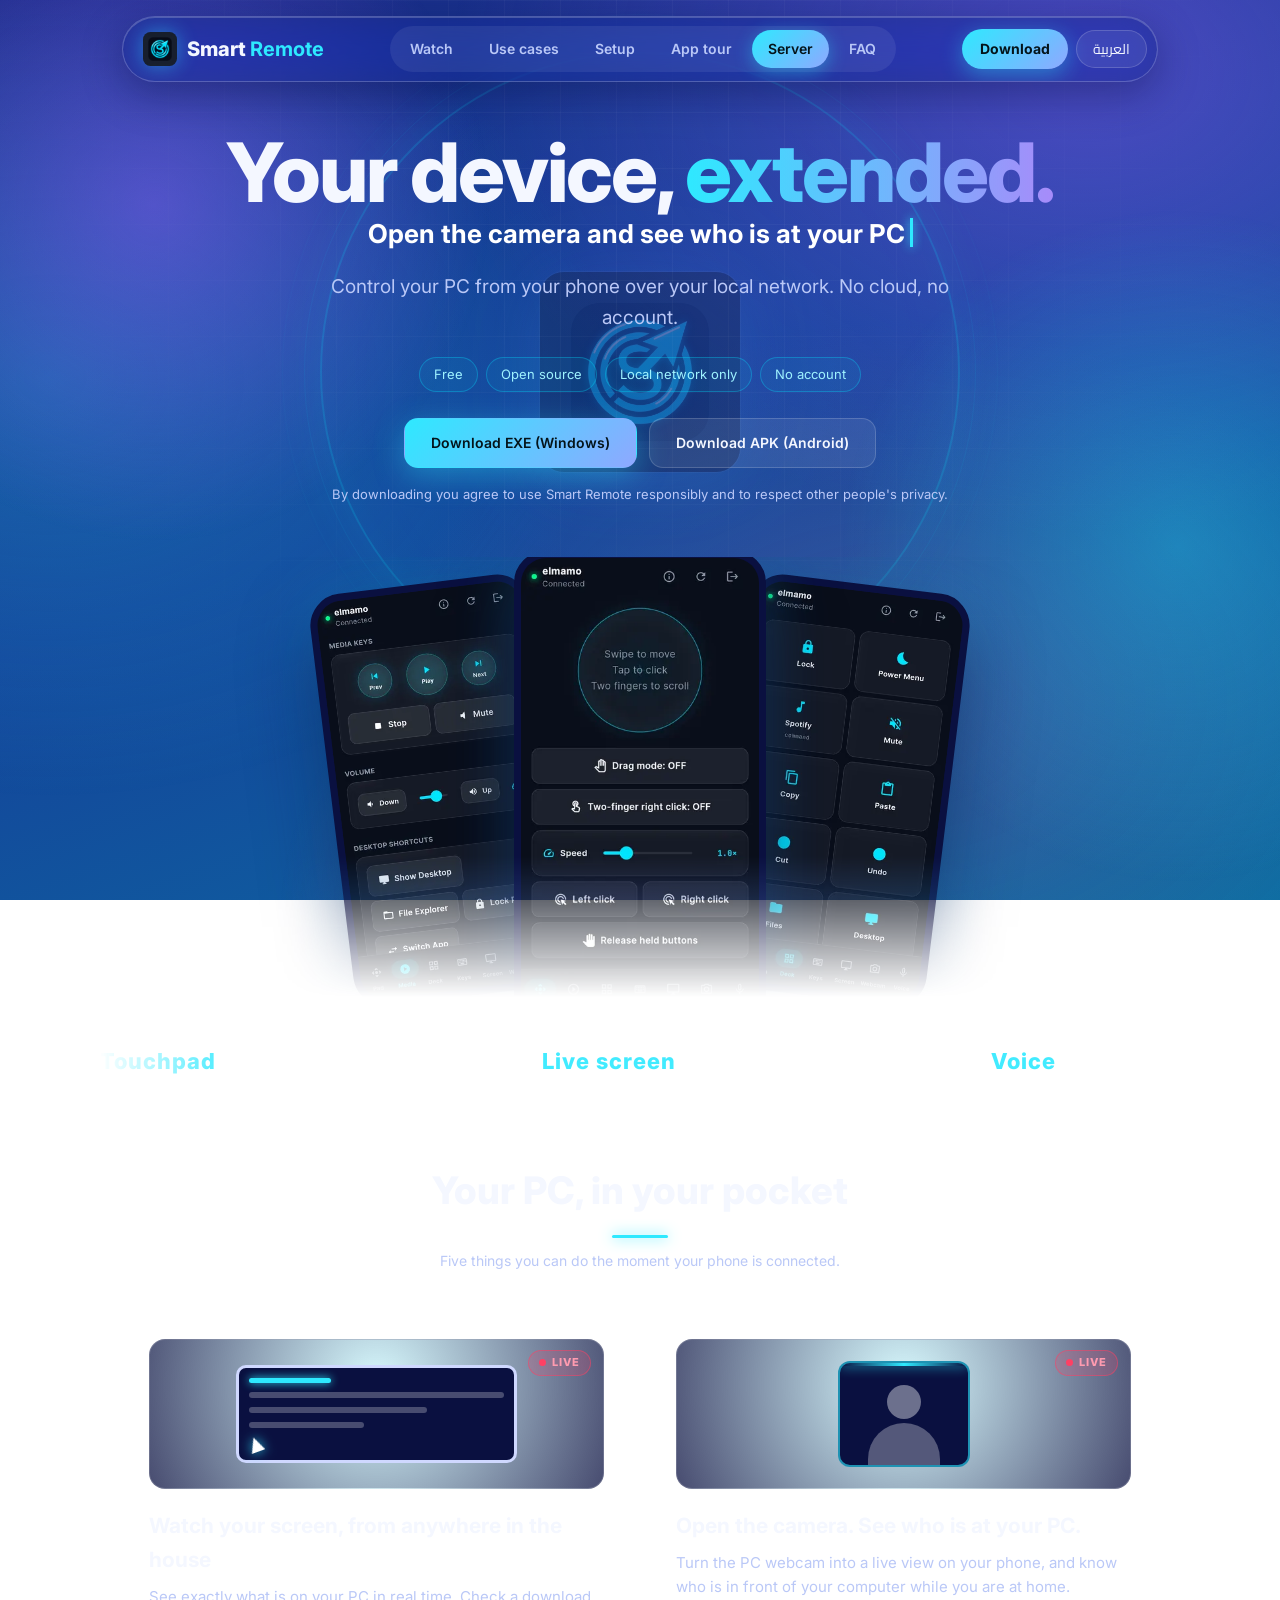
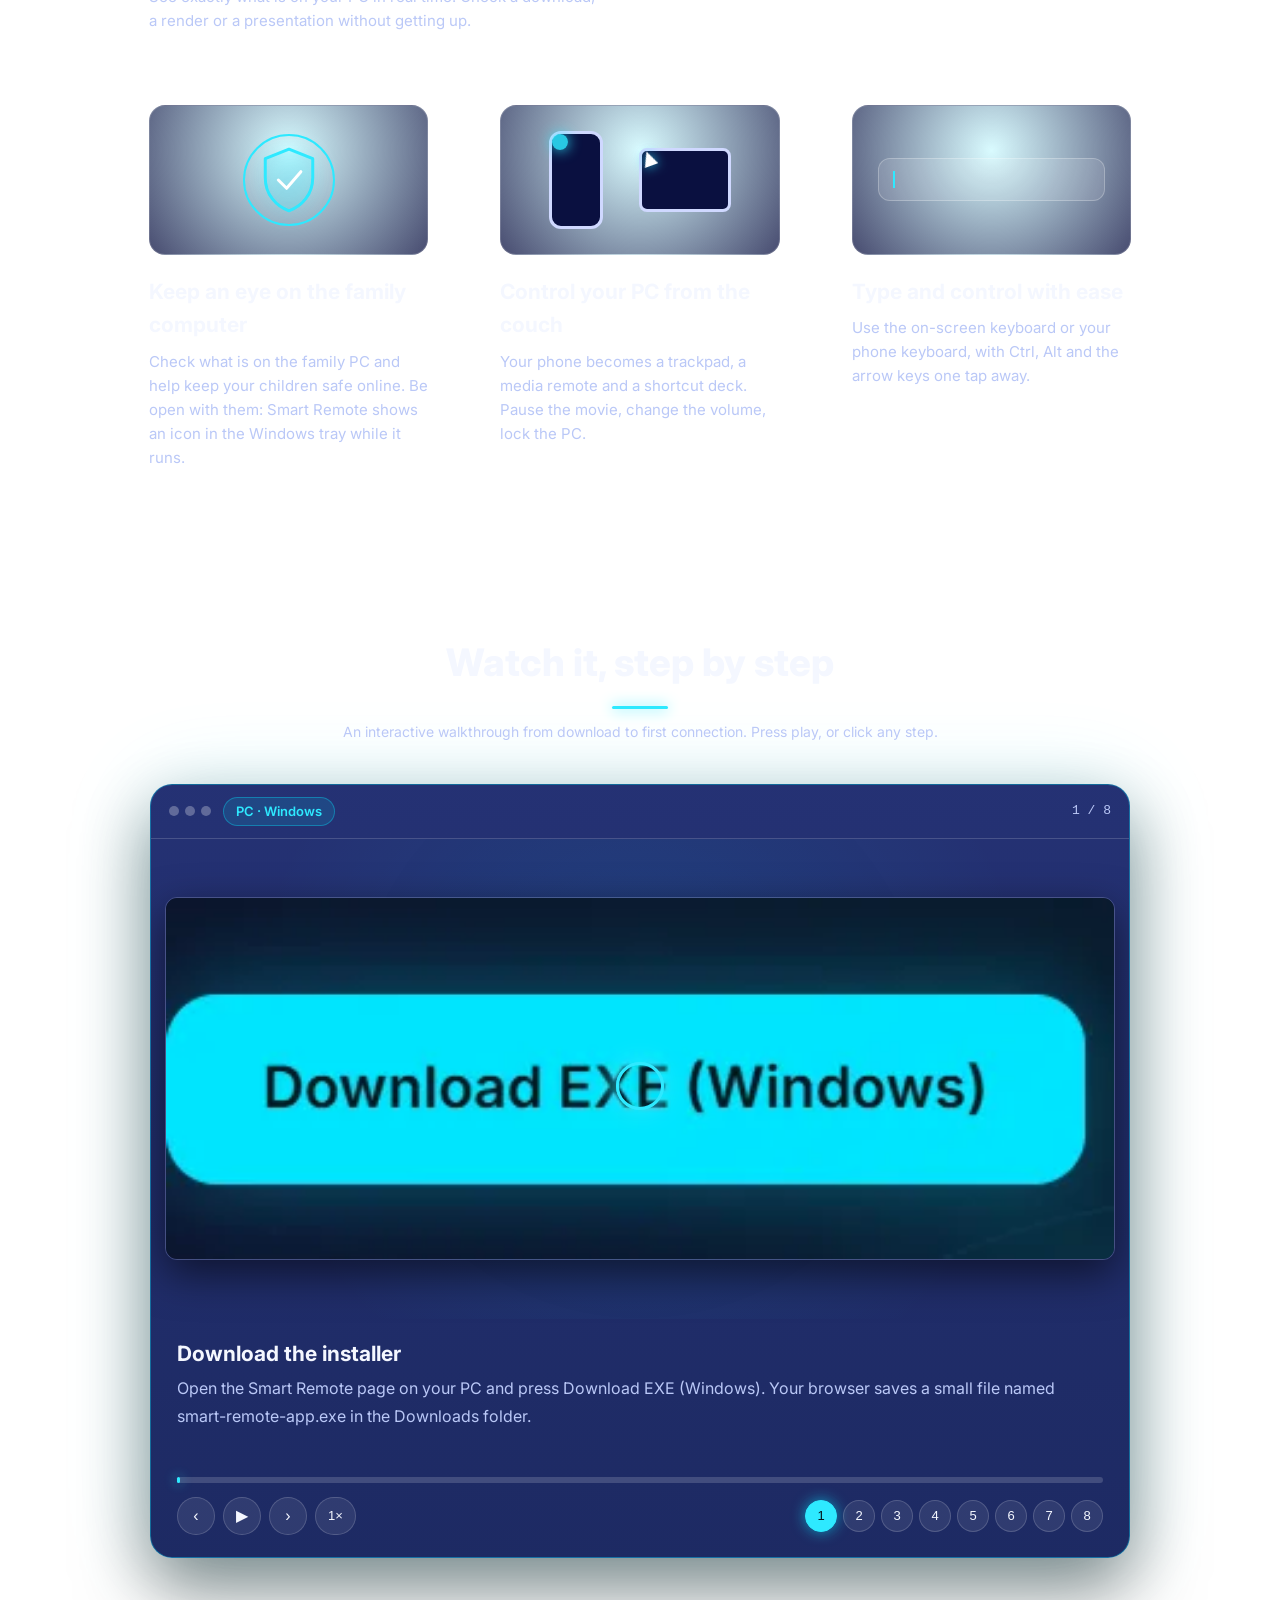
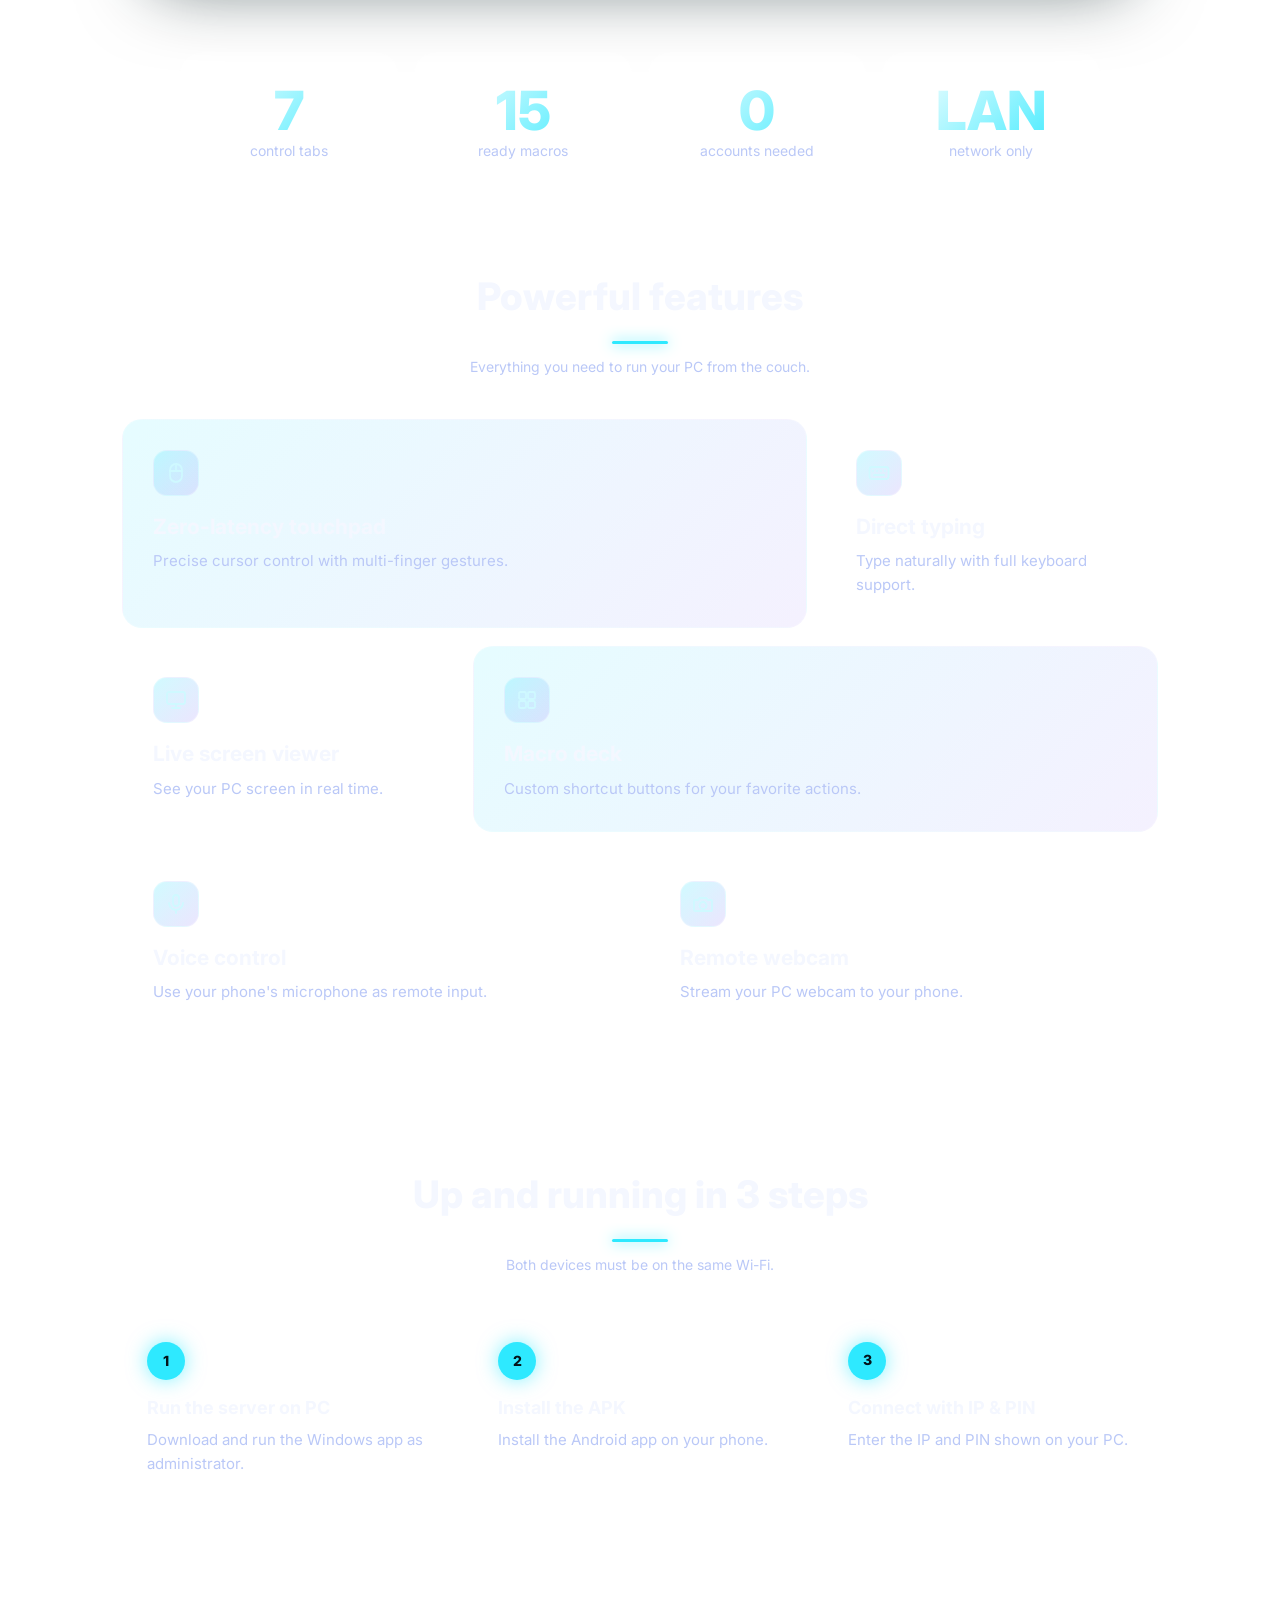
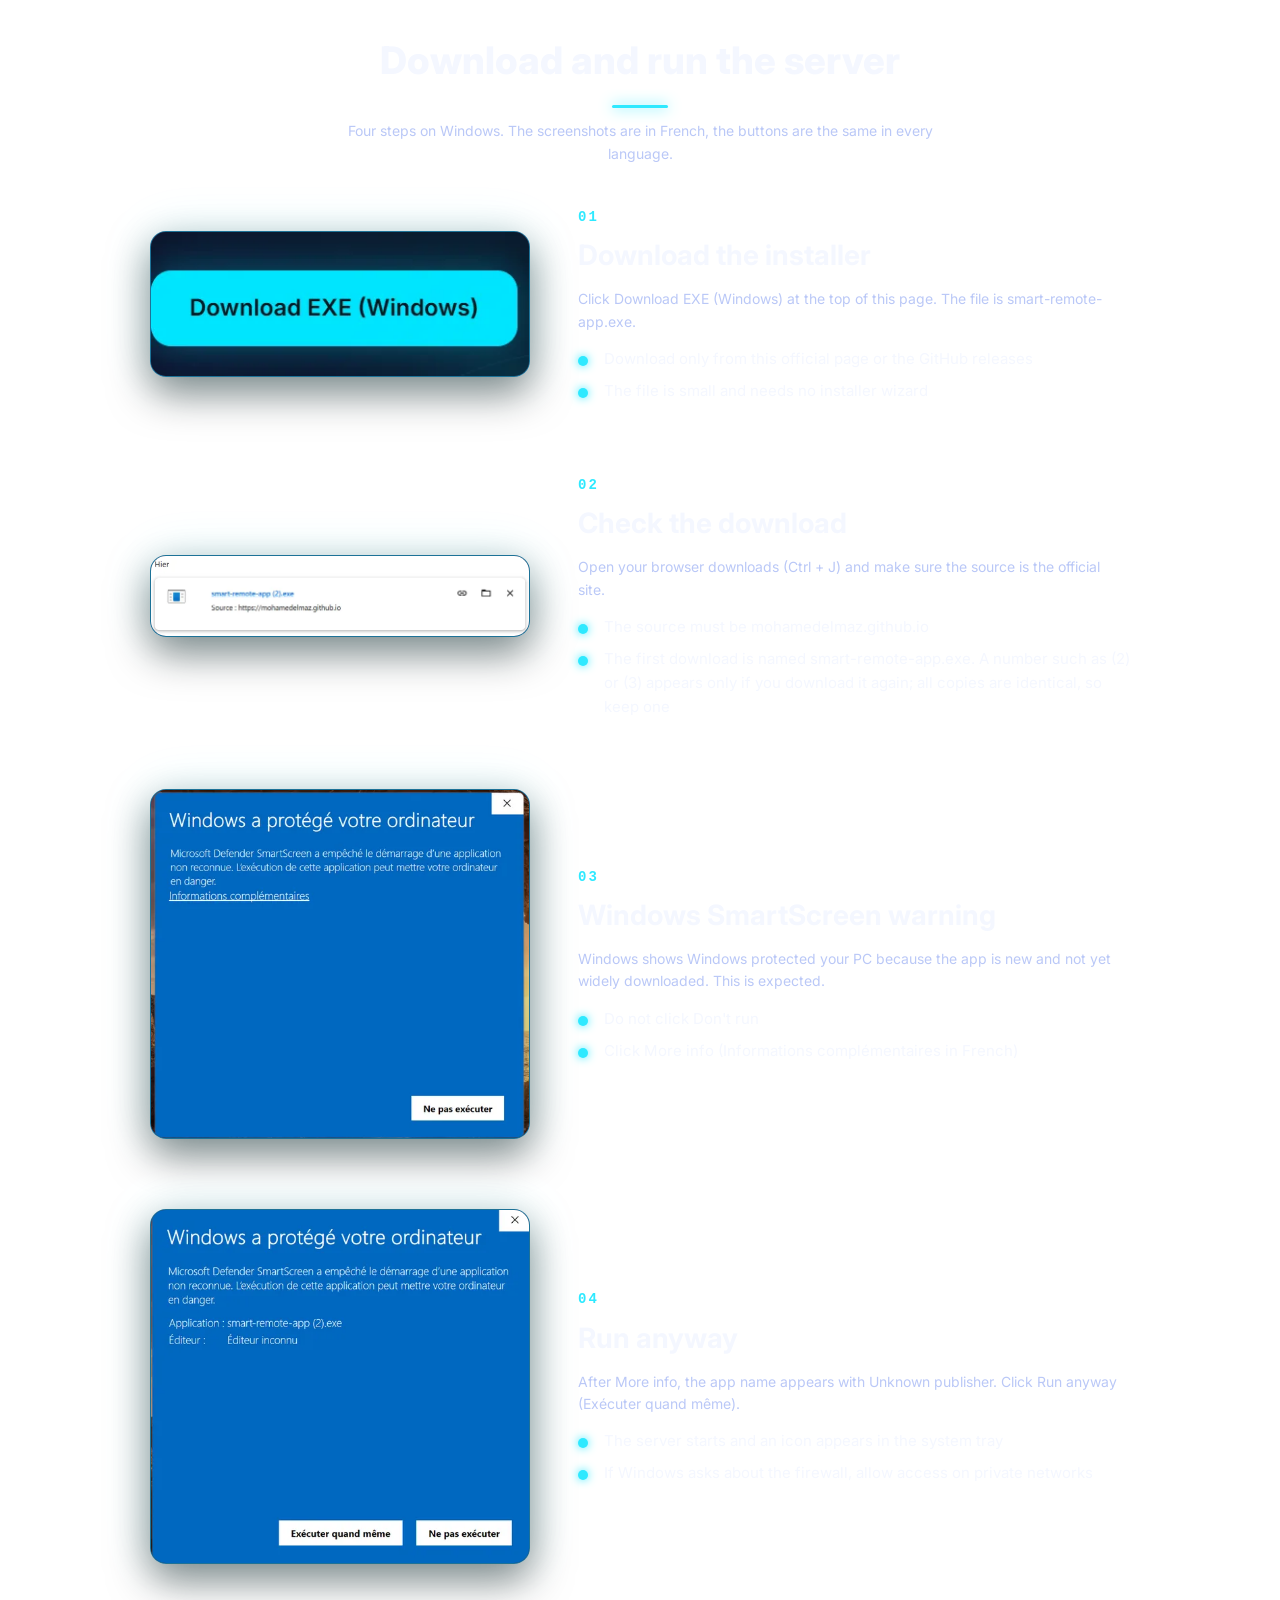
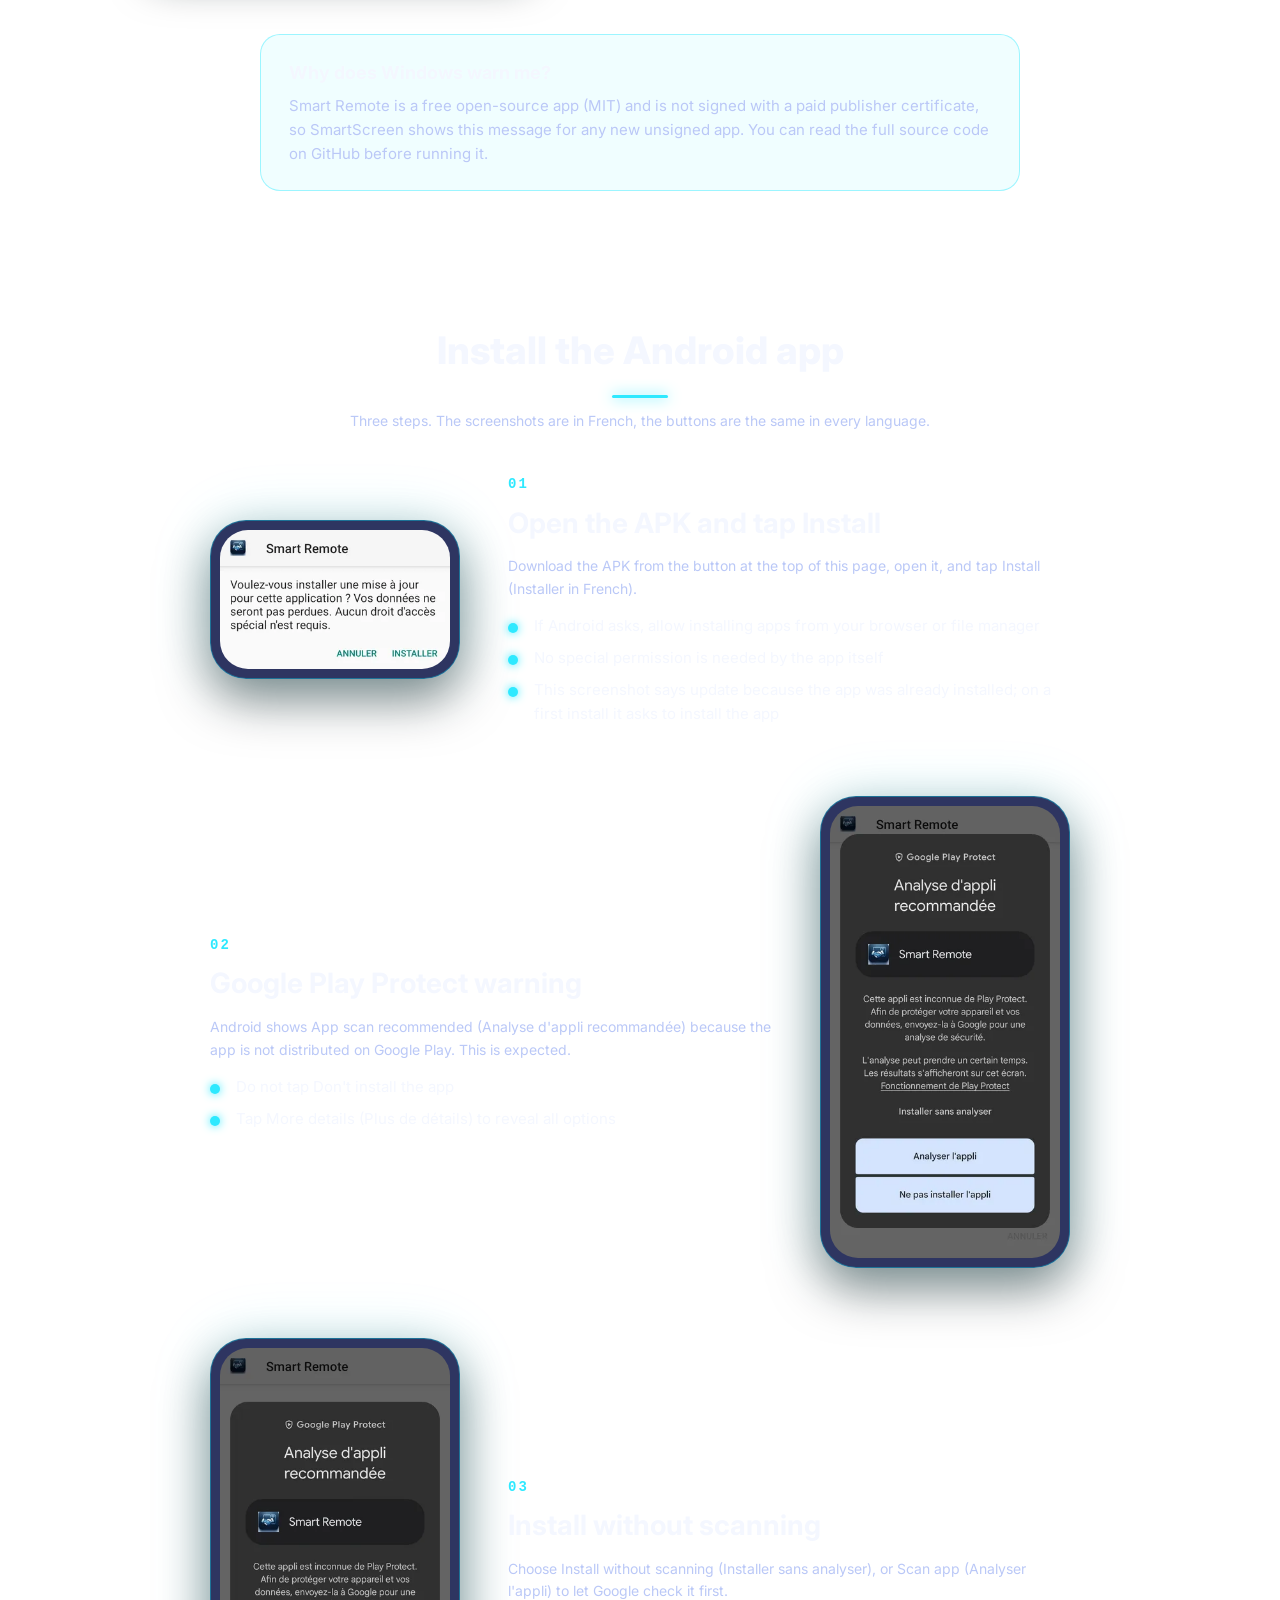
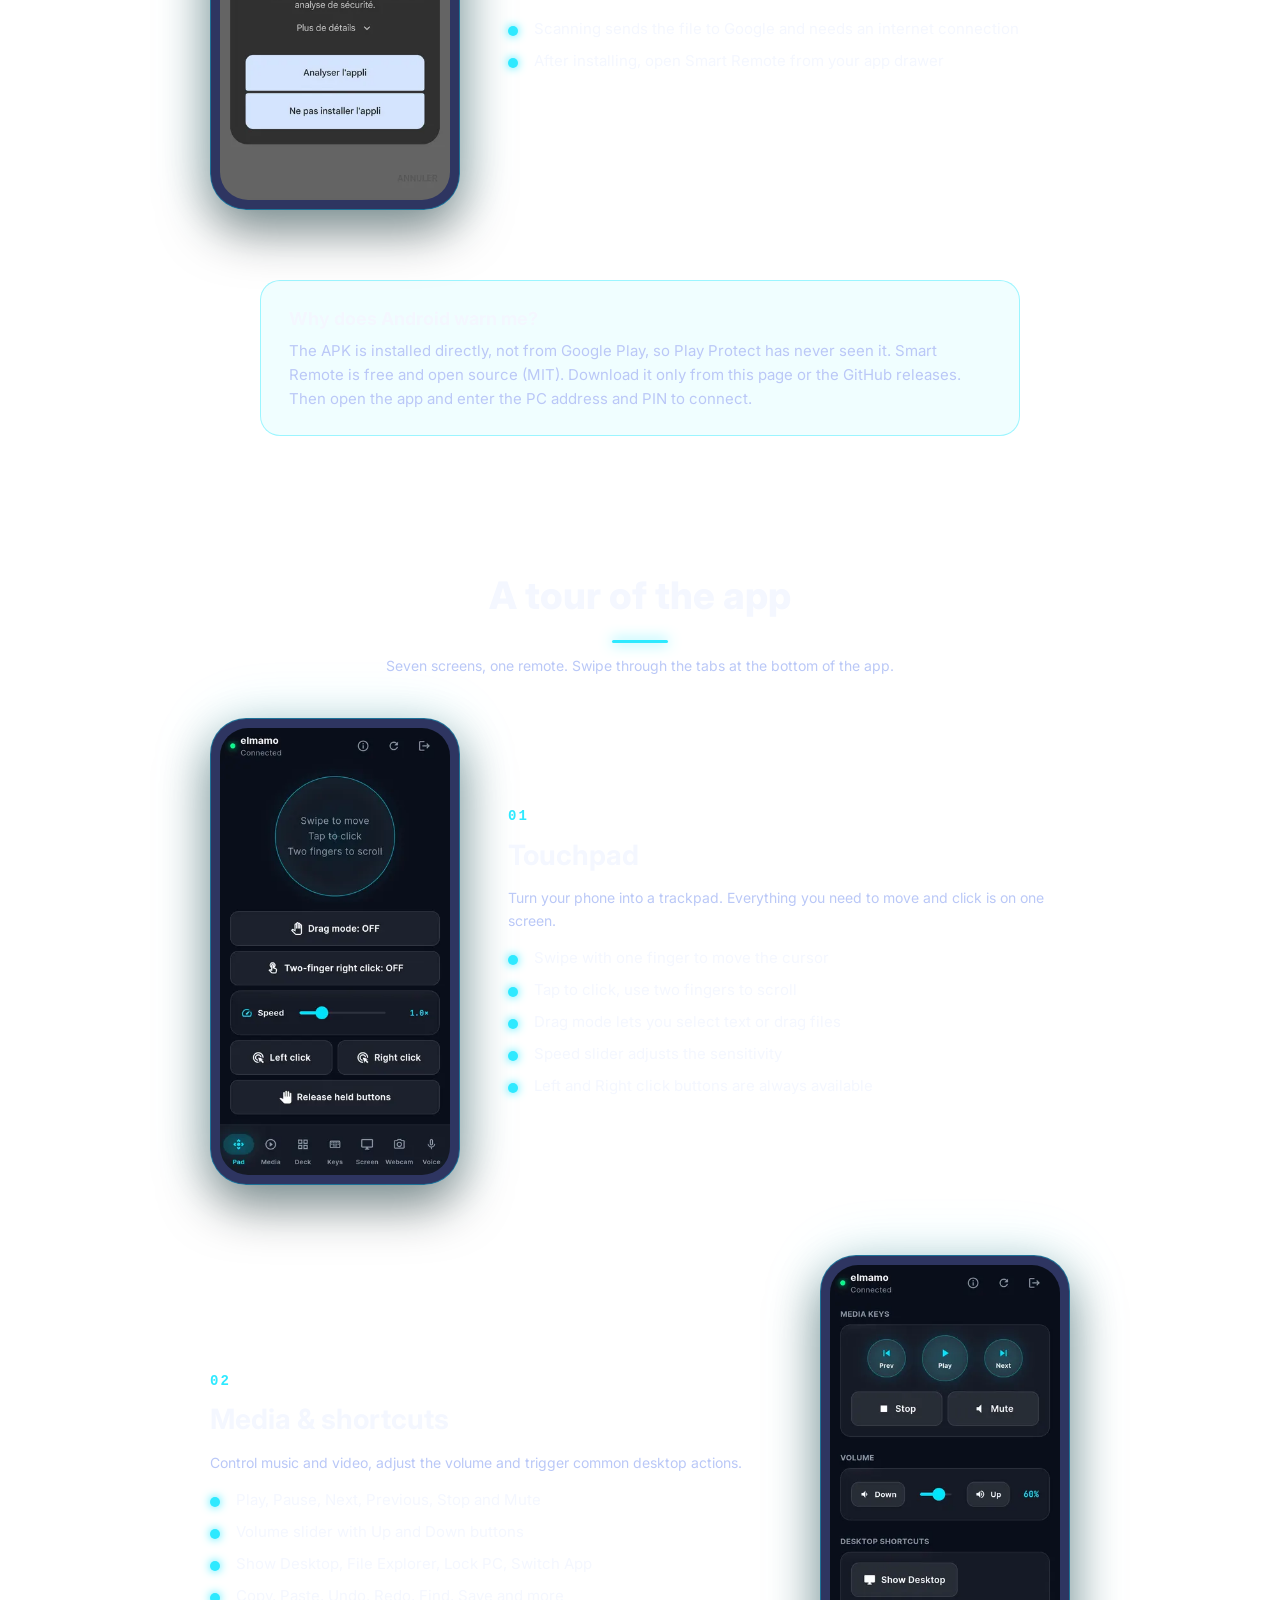
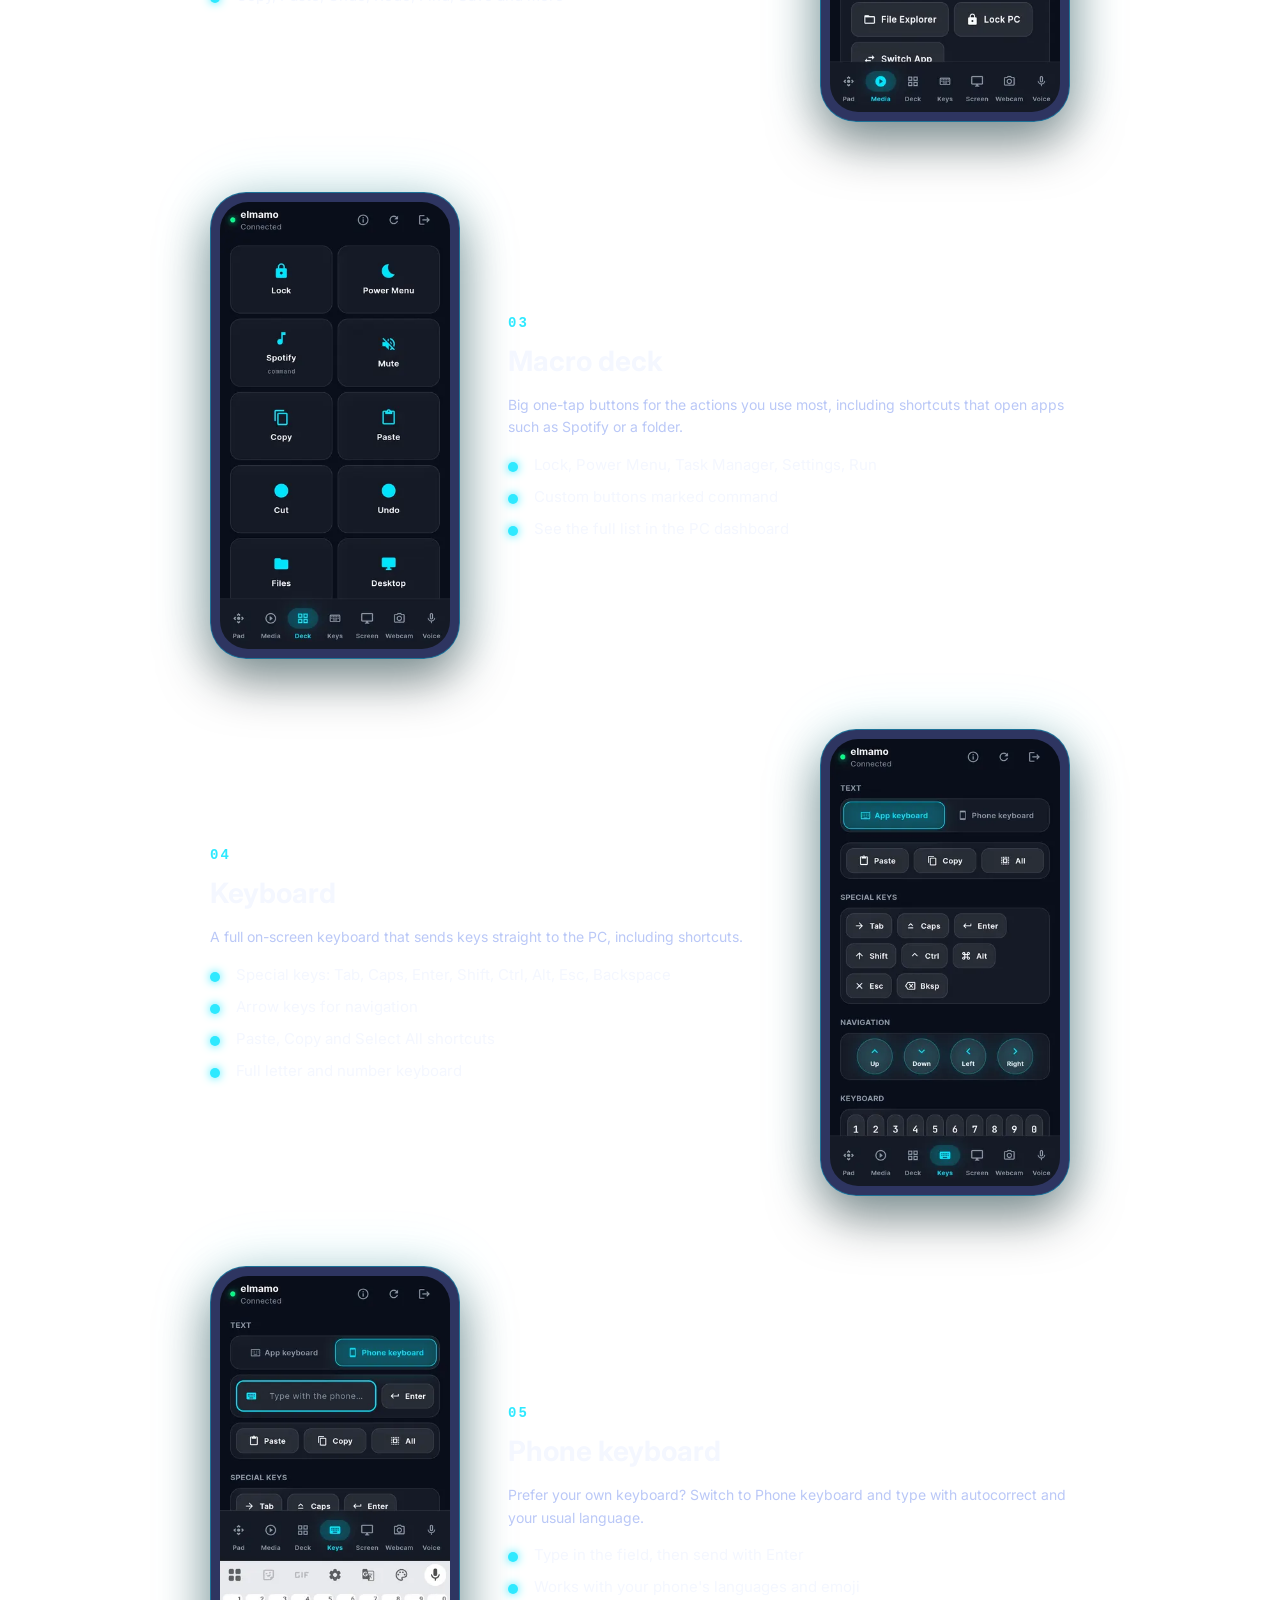
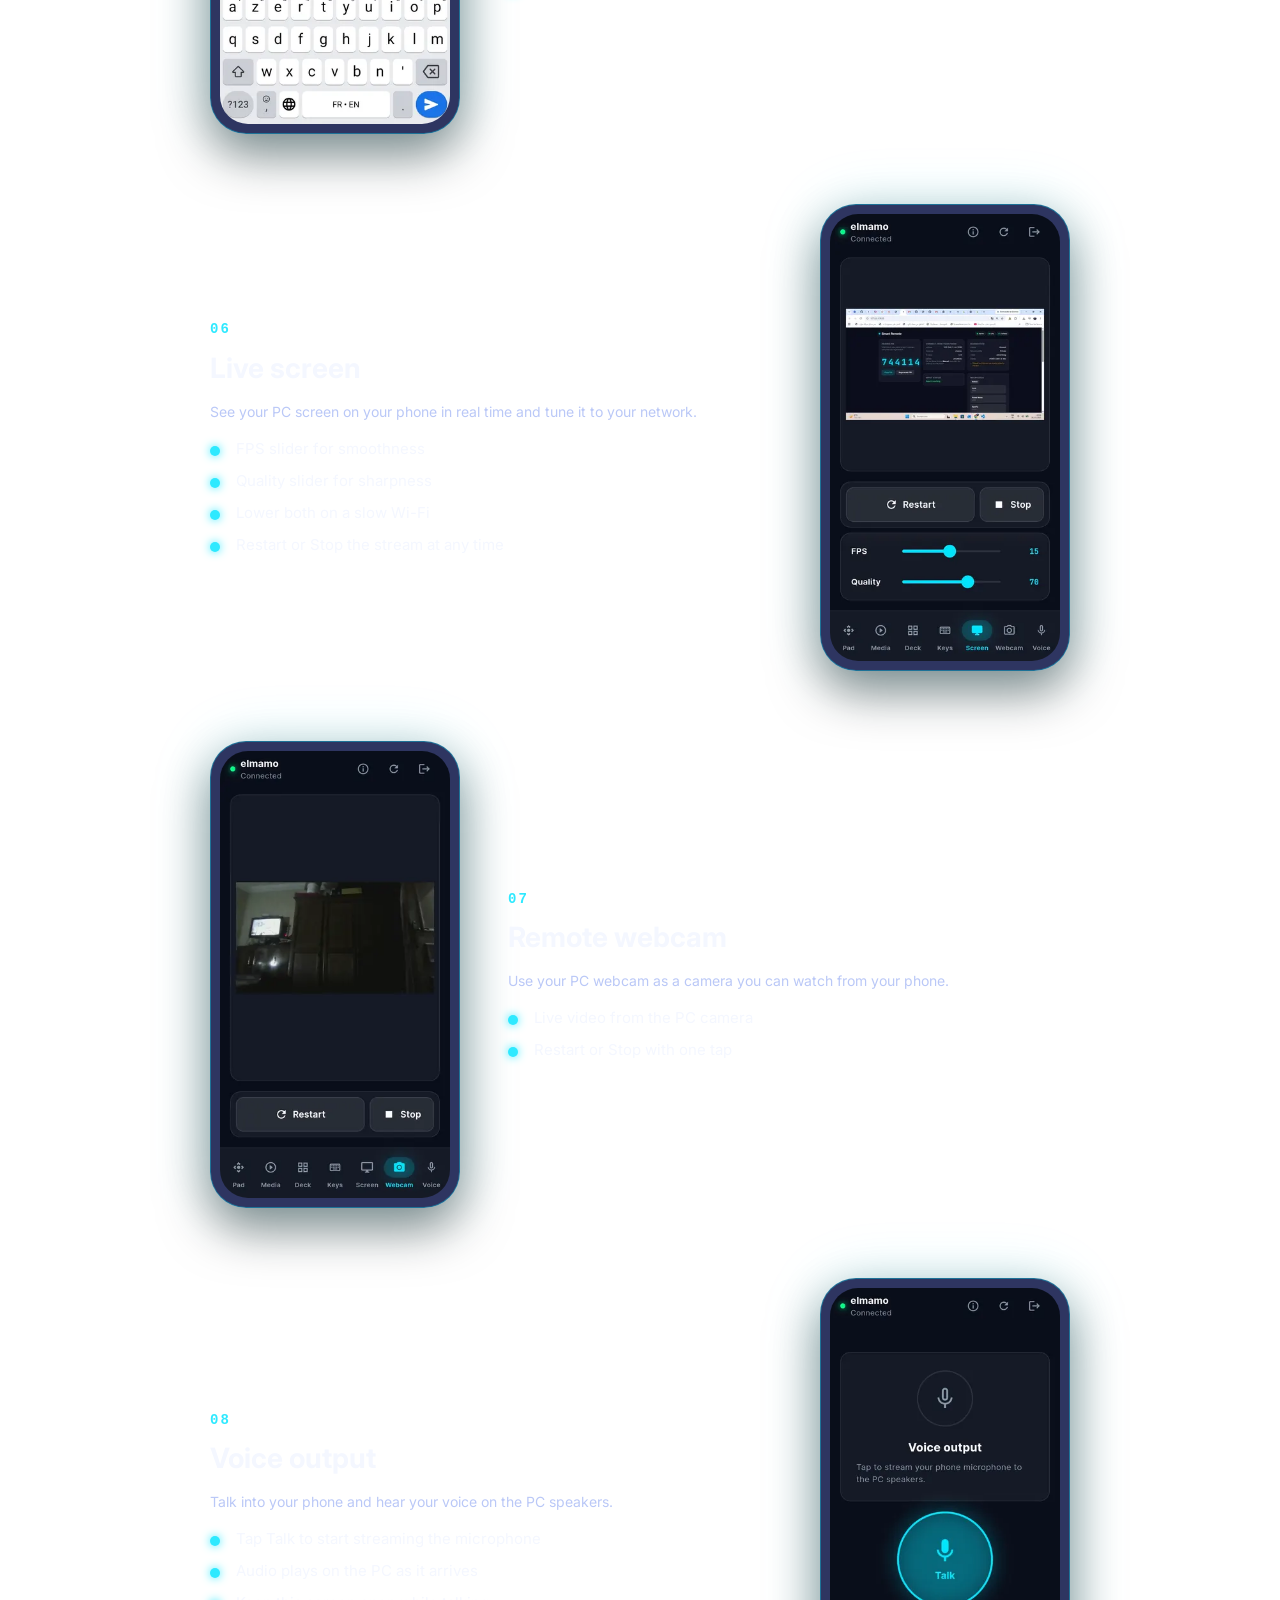
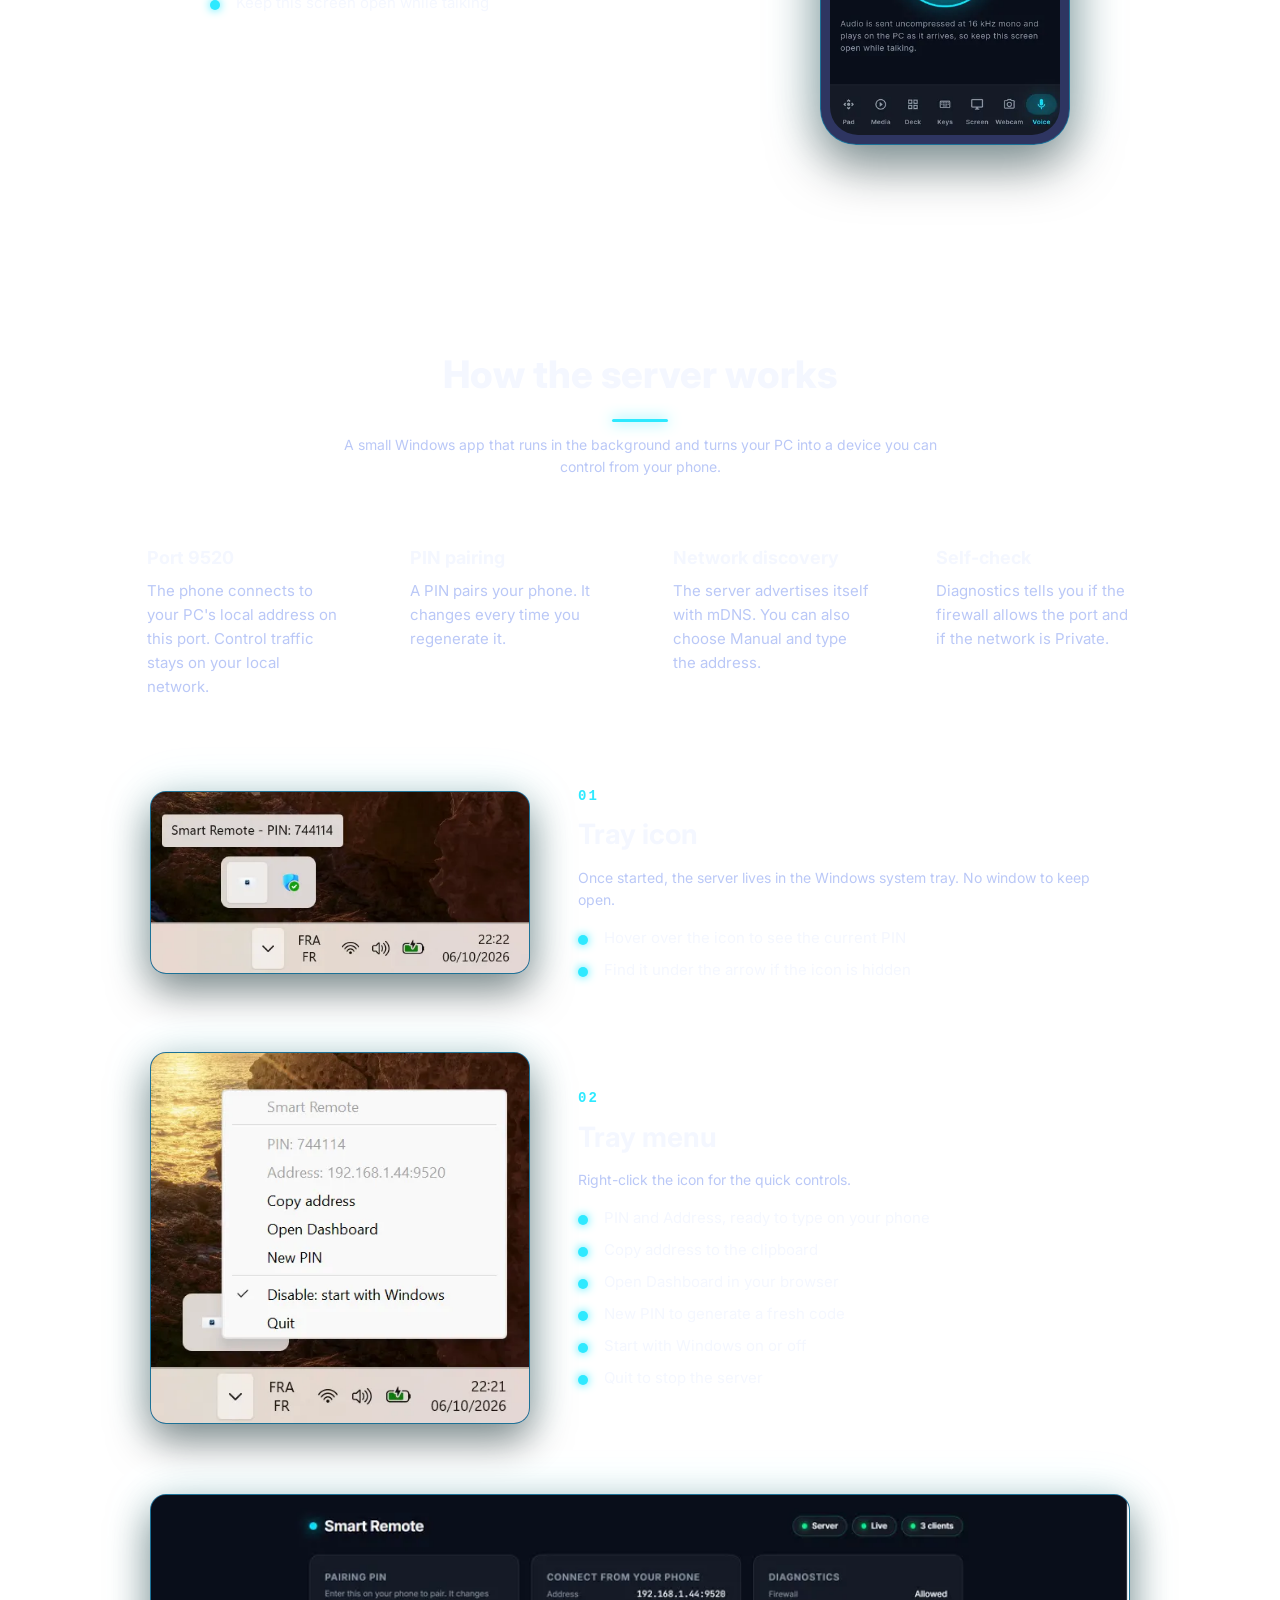
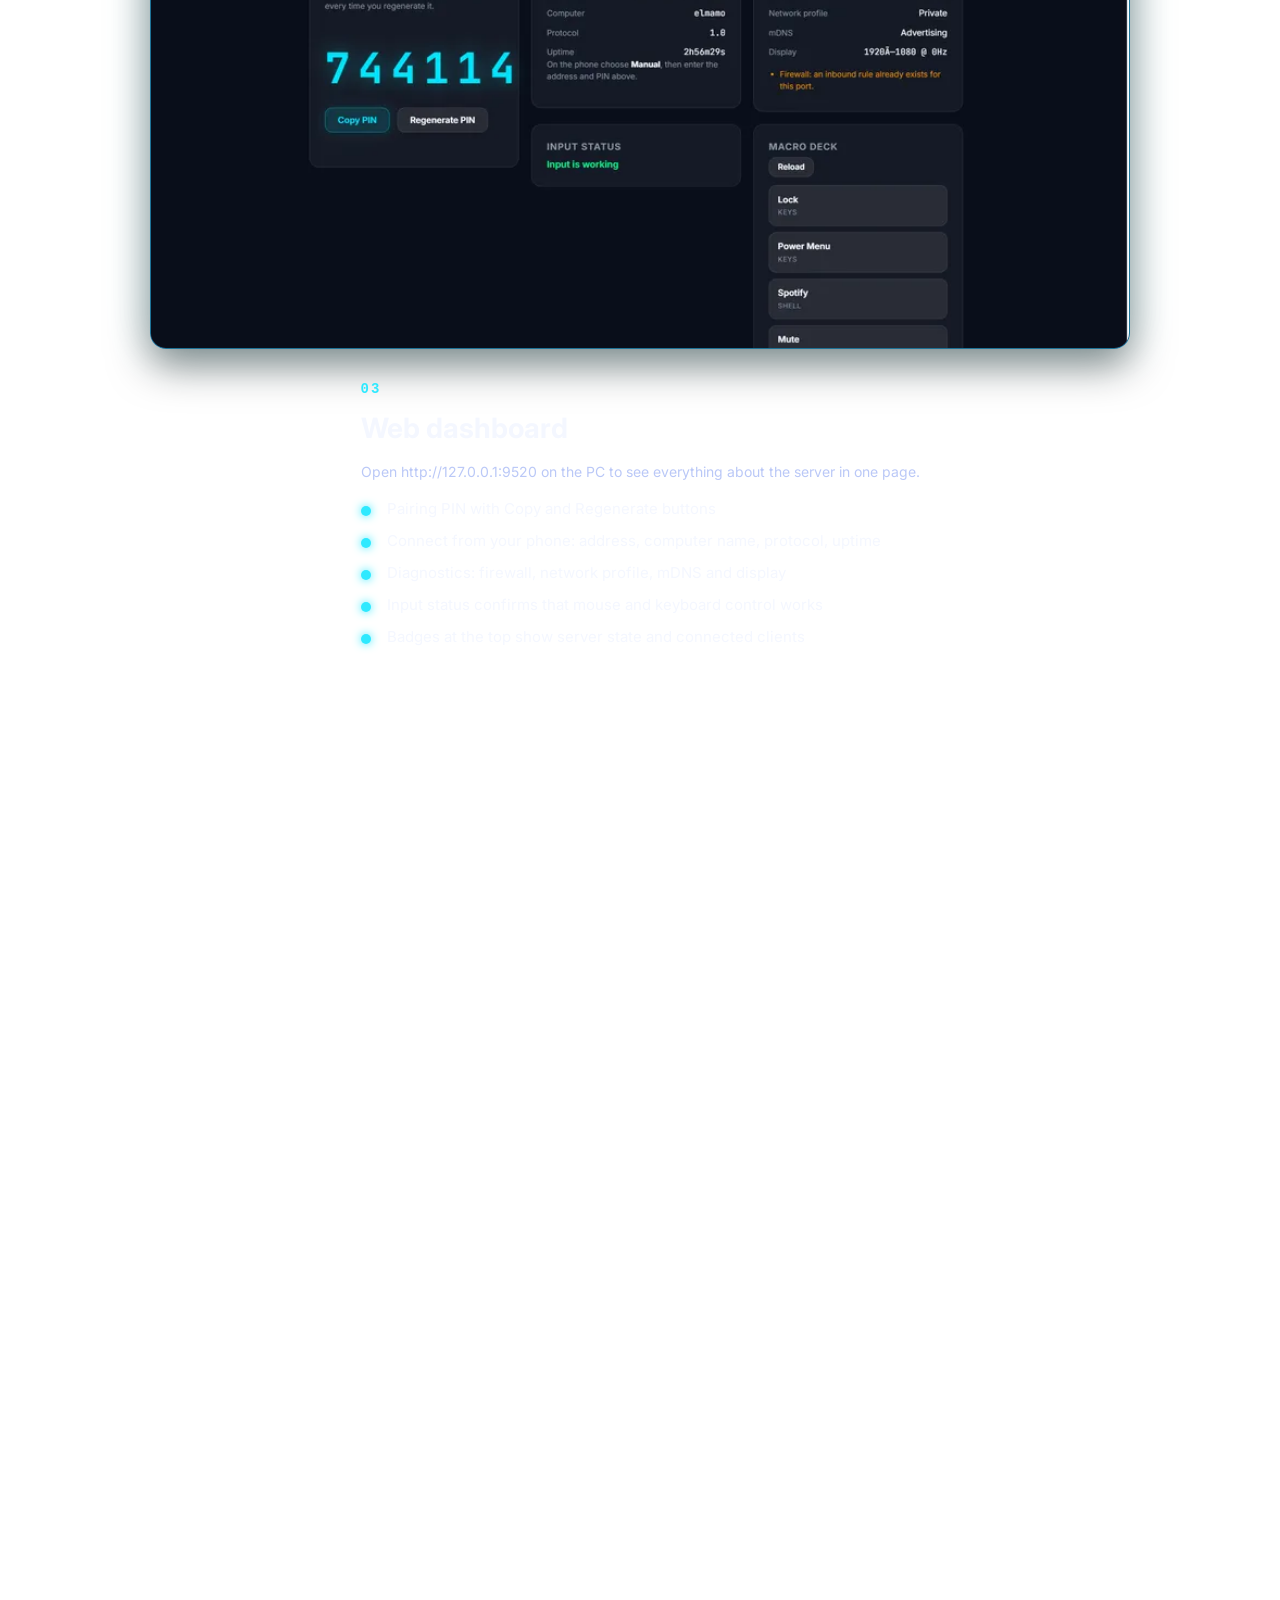
==== commit ec4cfb49: "site: update download links to v1.0.5" ====
--- a/index.html
+++ b/index.html
@@ -309,8 +309,8 @@
     <p class="lead" data-en="Control your PC from your phone over your local network. No cloud, no account." data-ar="تحكّم بحاسوبك من هاتفك عبر الشبكة المحلية. بلا سحابة وبلا حساب."></p>
     <div class="chips"><span data-en="Free" data-ar="مجاني"></span><span data-en="Open source" data-ar="مفتوح المصدر"></span><span data-en="Local network only" data-ar="شبكة محلية فقط"></span><span data-en="No account" data-ar="بلا حساب"></span></div>
     <div class="btns">
-      <a class="btn p" href="#install" data-dl="https://github.com/mohamedelmaz/smart-remote-app/releases/download/v1.0.4/smart-remote-app.exe" data-en="Download EXE (Windows)" data-ar="تحميل EXE (ويندوز)"></a>
-      <a class="btn" href="#install" data-dl="https://github.com/mohamedelmaz/smart-remote-app/releases/download/v1.0.4/app-release.apk" data-en="Download APK (Android)" data-ar="تحميل APK (أندرويد)"></a>
+      <a class="btn p" href="#install" data-dl="https://github.com/mohamedelmaz/smart-remote-app/releases/download/v1.0.5/smart-remote-app.exe" data-en="Download EXE (Windows)" data-ar="تحميل EXE (ويندوز)"></a>
+      <a class="btn" href="#install" data-dl="https://github.com/mohamedelmaz/smart-remote-app/releases/download/v1.0.5/app-release.apk" data-en="Download APK (Android)" data-ar="تحميل APK (أندرويد)"></a>
     </div>
     <p class="fine" data-en="By downloading you agree to use Smart Remote responsibly and to respect other people&#39;s privacy." data-ar="بالتحميل فأنت توافق على استخدام Smart Remote بمسؤولية واحترام خصوصية الآخرين."></p>
   </div>
@@ -425,8 +425,8 @@
   <h2 data-en="Ready to extend your device?" data-ar="جاهز لتوسيع جهازك؟"></h2>
   <p class="sub" data-en="Two small downloads, one local network, a PIN. That is all." data-ar="ملفان صغيران، وشبكة محلية، ورمز PIN. هذا كل شيء."></p>
   <div class="btns" style="justify-content:center">
-    <a class="btn p" href="#install" data-dl="https://github.com/mohamedelmaz/smart-remote-app/releases/download/v1.0.4/smart-remote-app.exe" data-en="Download EXE (Windows)" data-ar="تحميل EXE (ويندوز)"></a>
-    <a class="btn" href="#install" data-dl="https://github.com/mohamedelmaz/smart-remote-app/releases/download/v1.0.4/app-release.apk" data-en="Download APK (Android)" data-ar="تحميل APK (أندرويد)"></a>
+    <a class="btn p" href="#install" data-dl="https://github.com/mohamedelmaz/smart-remote-app/releases/download/v1.0.5/smart-remote-app.exe" data-en="Download EXE (Windows)" data-ar="تحميل EXE (ويندوز)"></a>
+    <a class="btn" href="#install" data-dl="https://github.com/mohamedelmaz/smart-remote-app/releases/download/v1.0.5/app-release.apk" data-en="Download APK (Android)" data-ar="تحميل APK (أندرويد)"></a>
   </div>
 </section>
 </div>
@@ -444,7 +444,7 @@
       <a href="https://github.com/mohamedelmaz/smart-remote-app/releases" data-en="Releases" data-ar="الإصدارات"></a>
     </div>
   </div>
-  <div class="wrap fcopy">Smart Remote v1.0.4 · MIT License · © 2026 elmamo</div>
+  <div class="wrap fcopy">Smart Remote v1.0.5 · MIT License · © 2026 elmamo</div>
 </footer>
 
 <script>
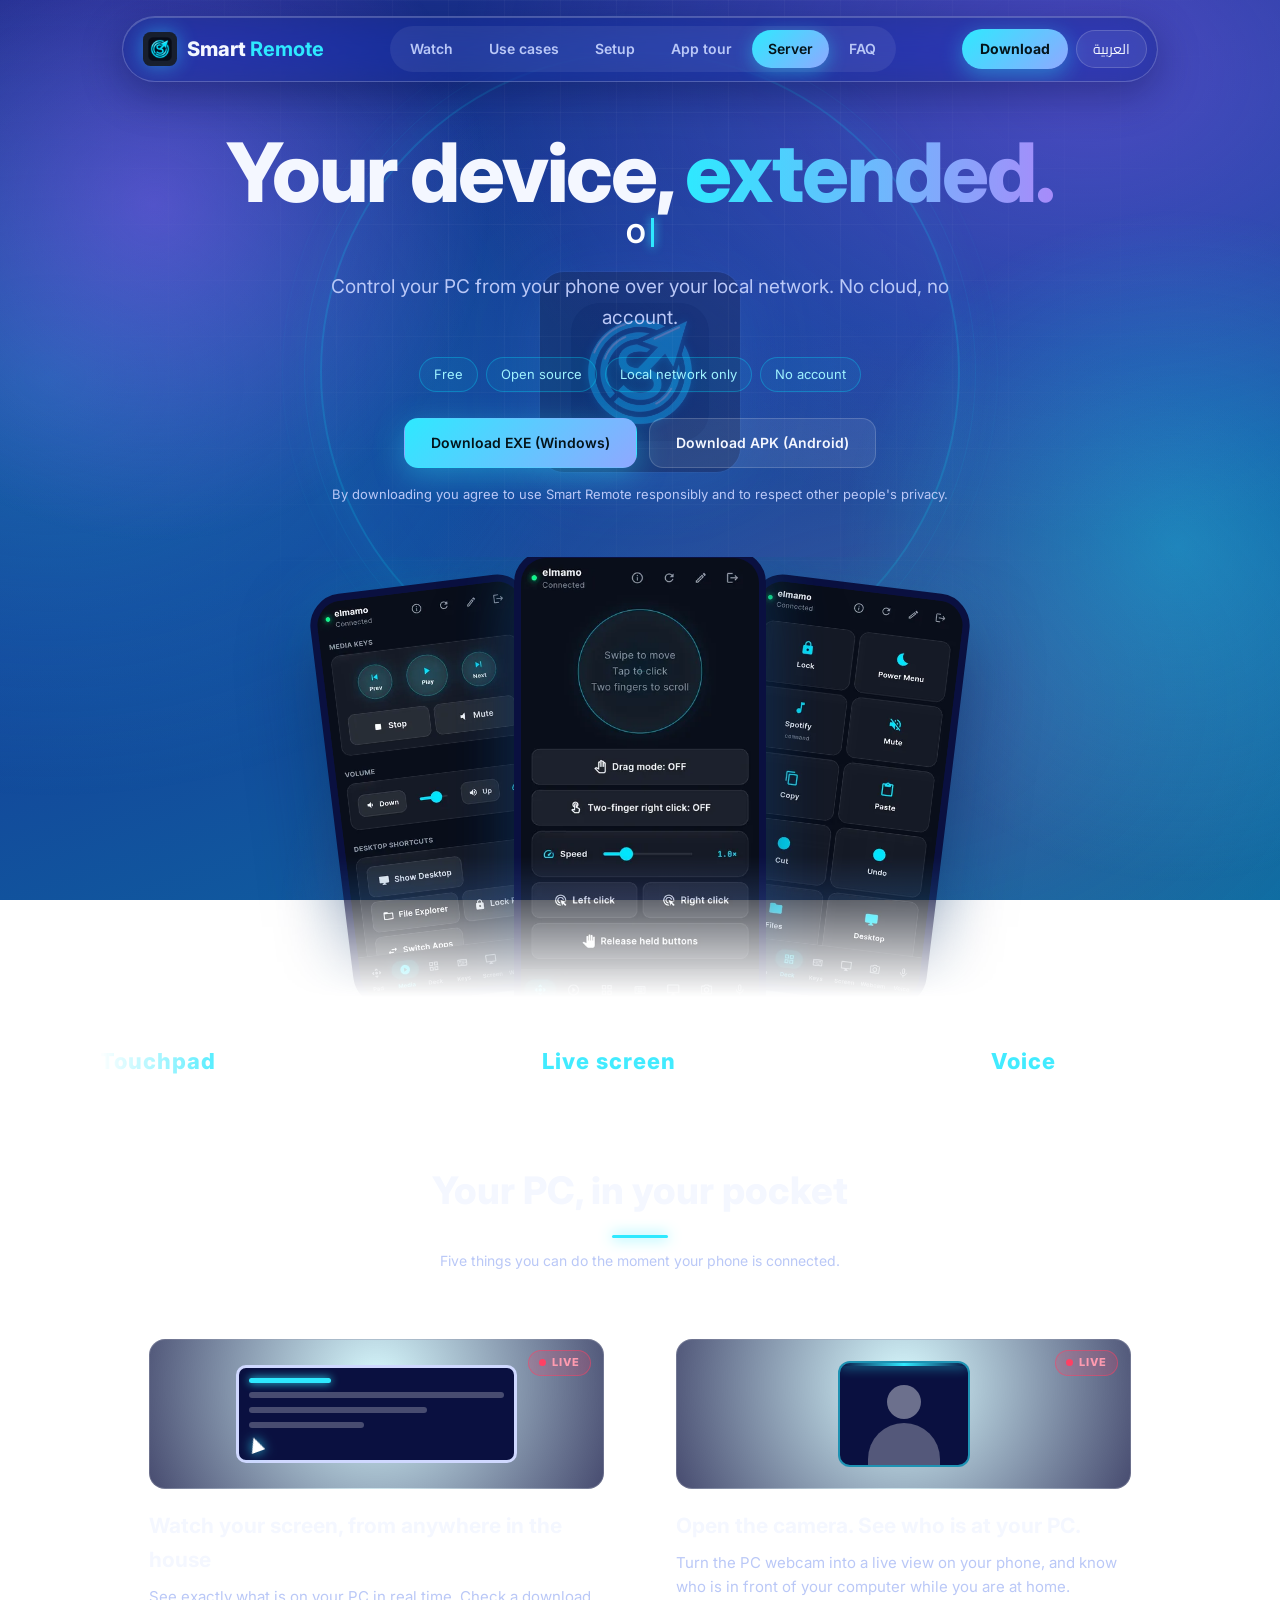
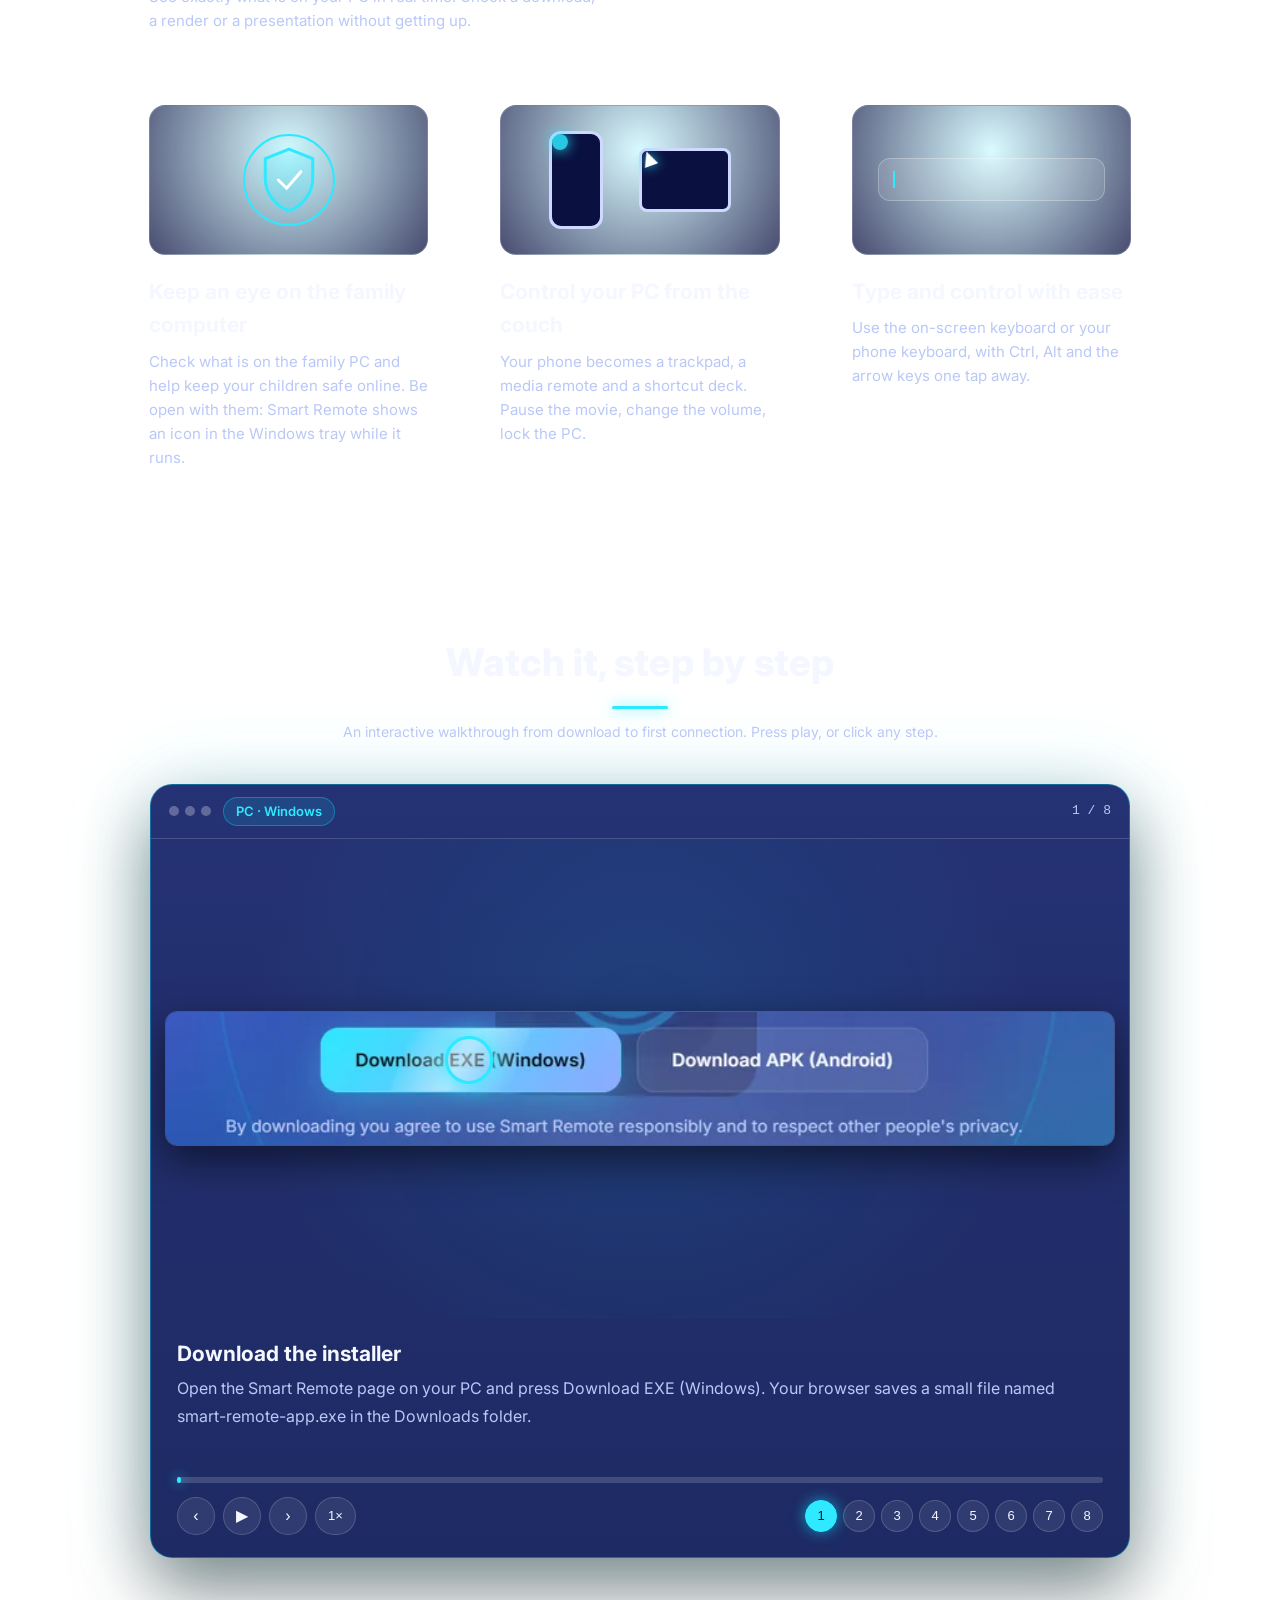
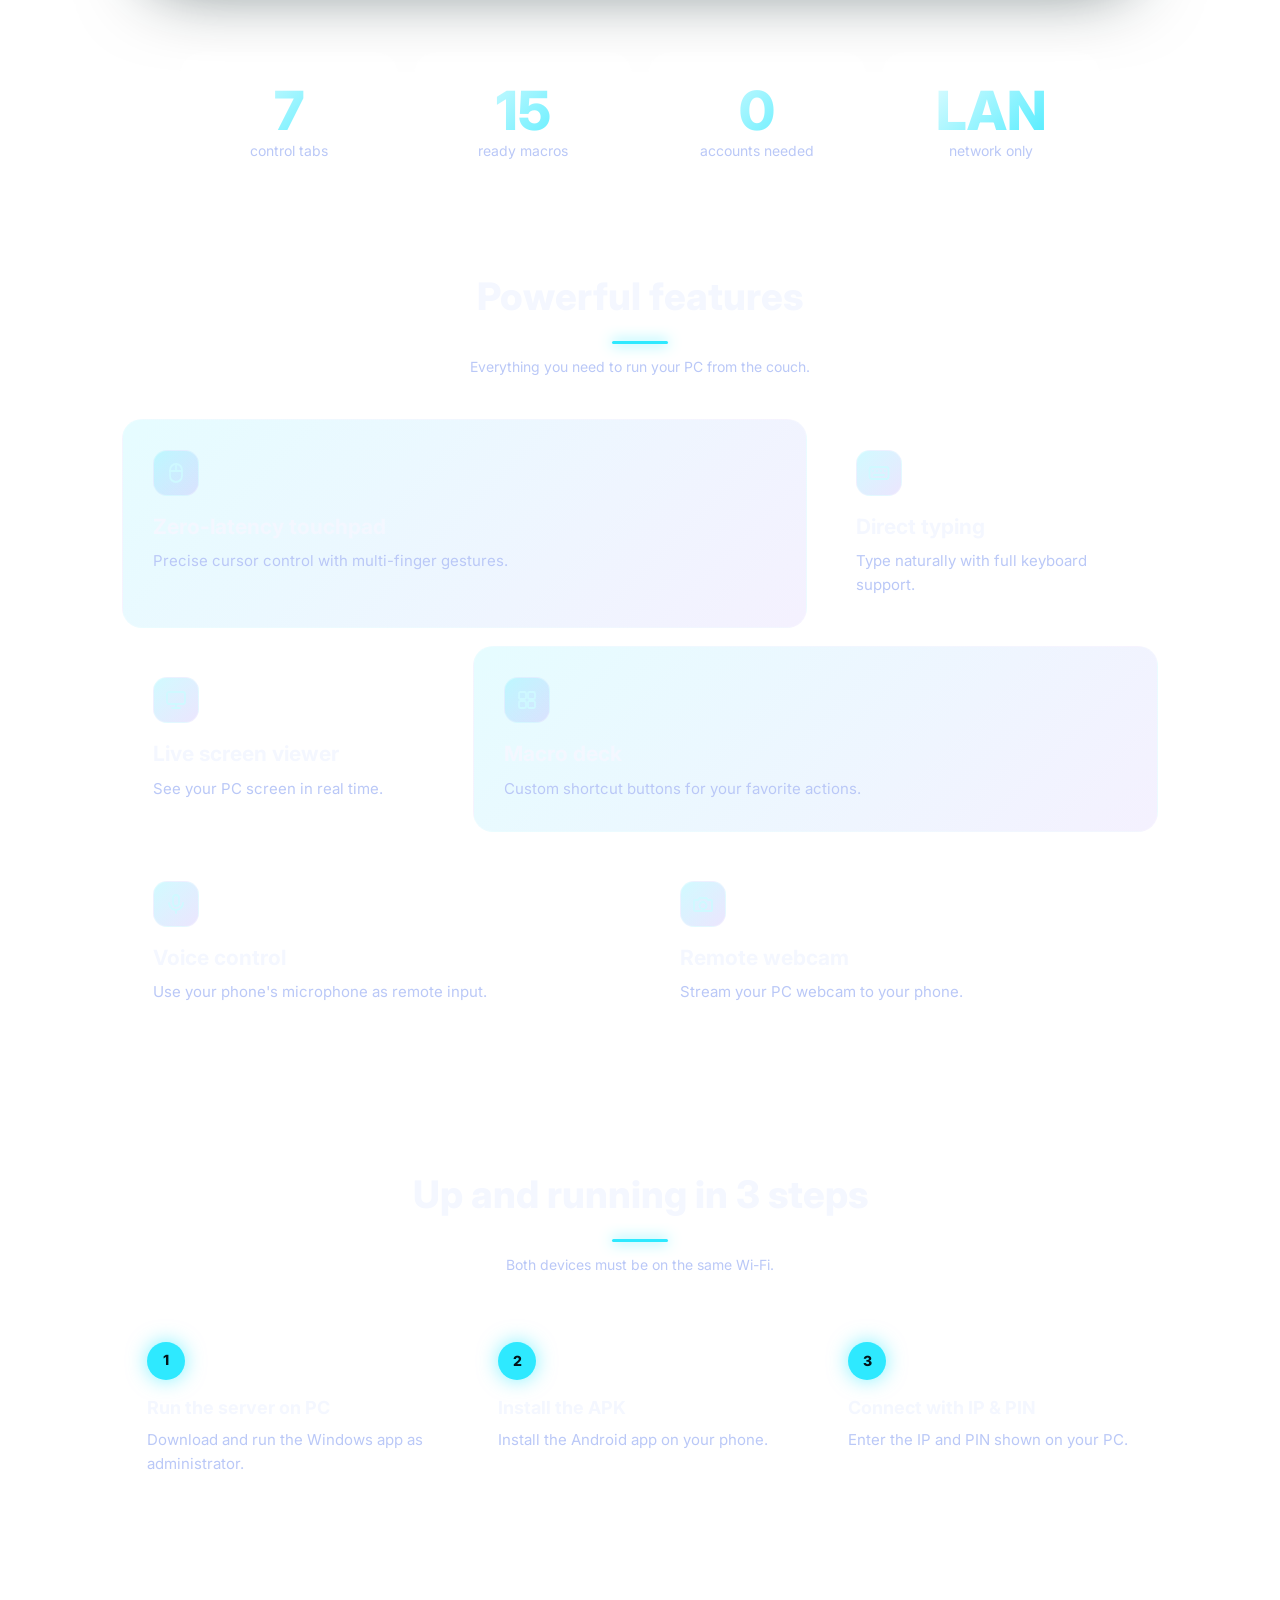
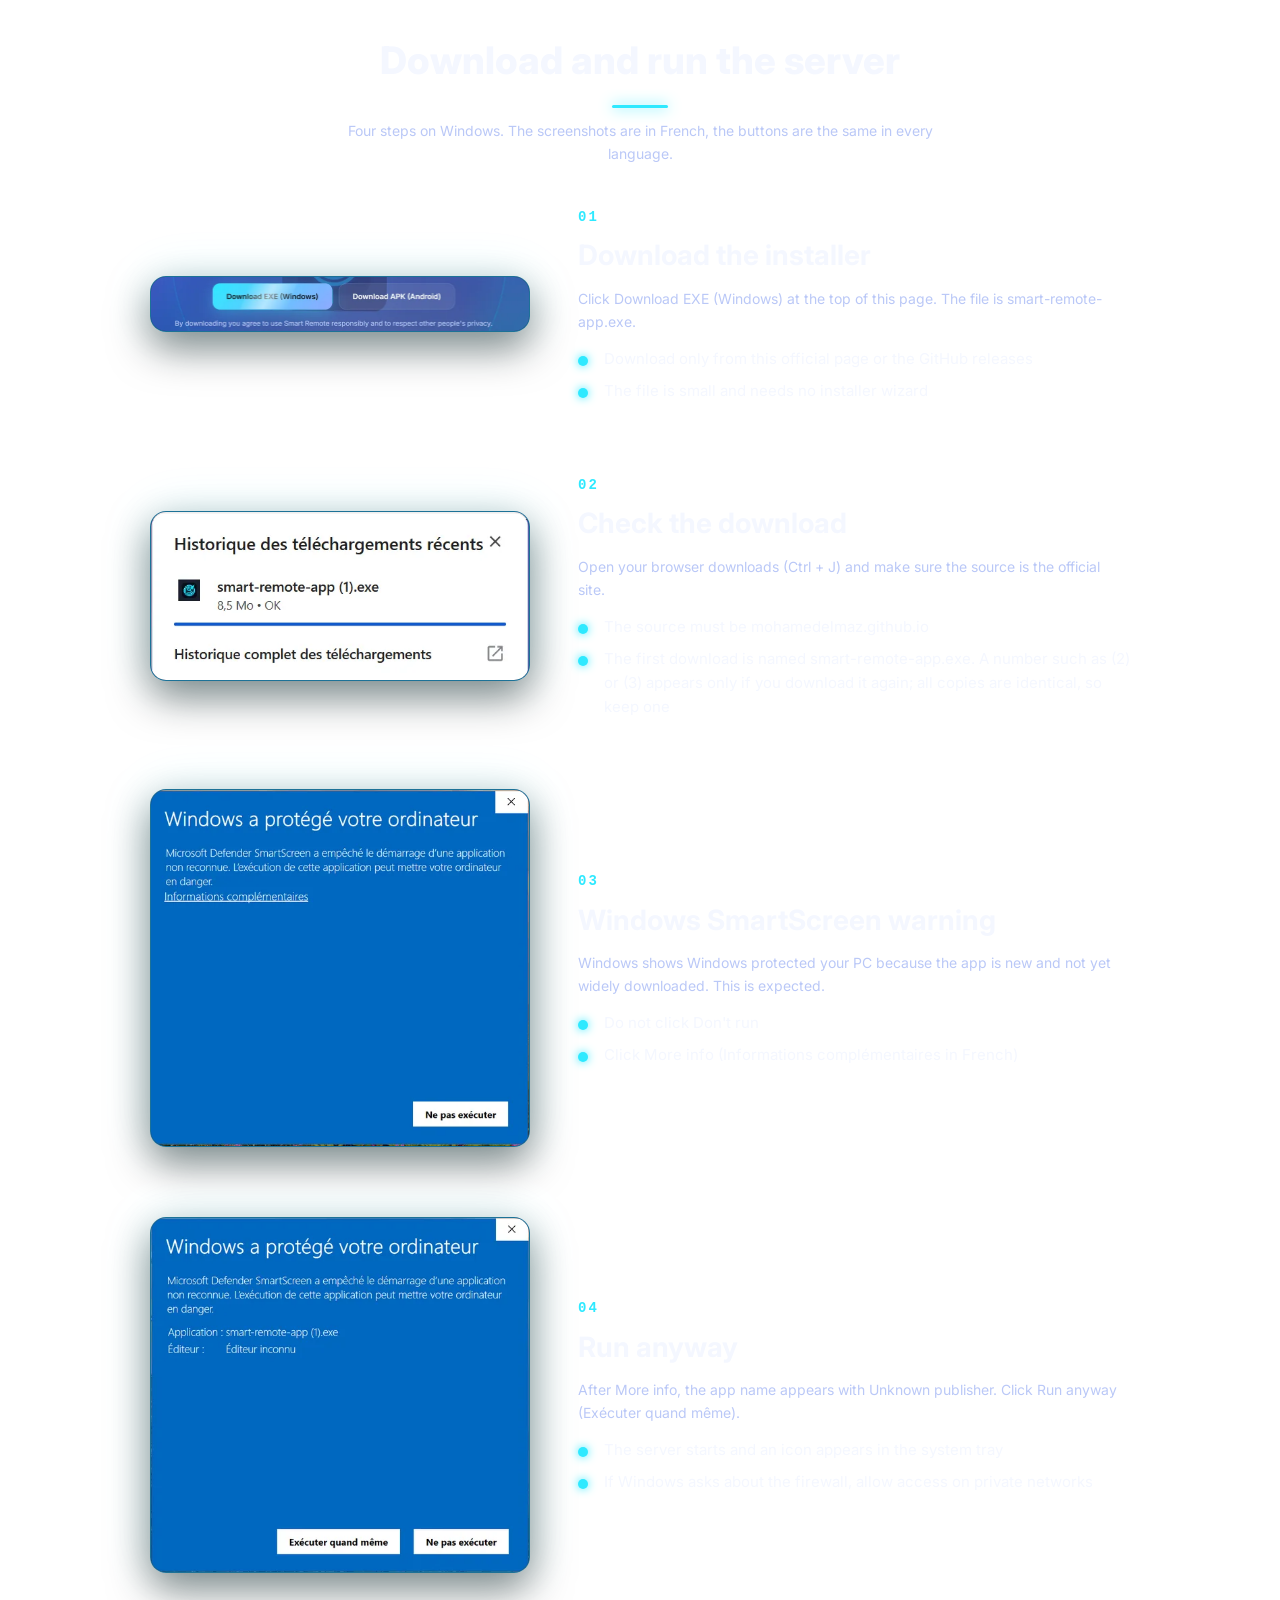
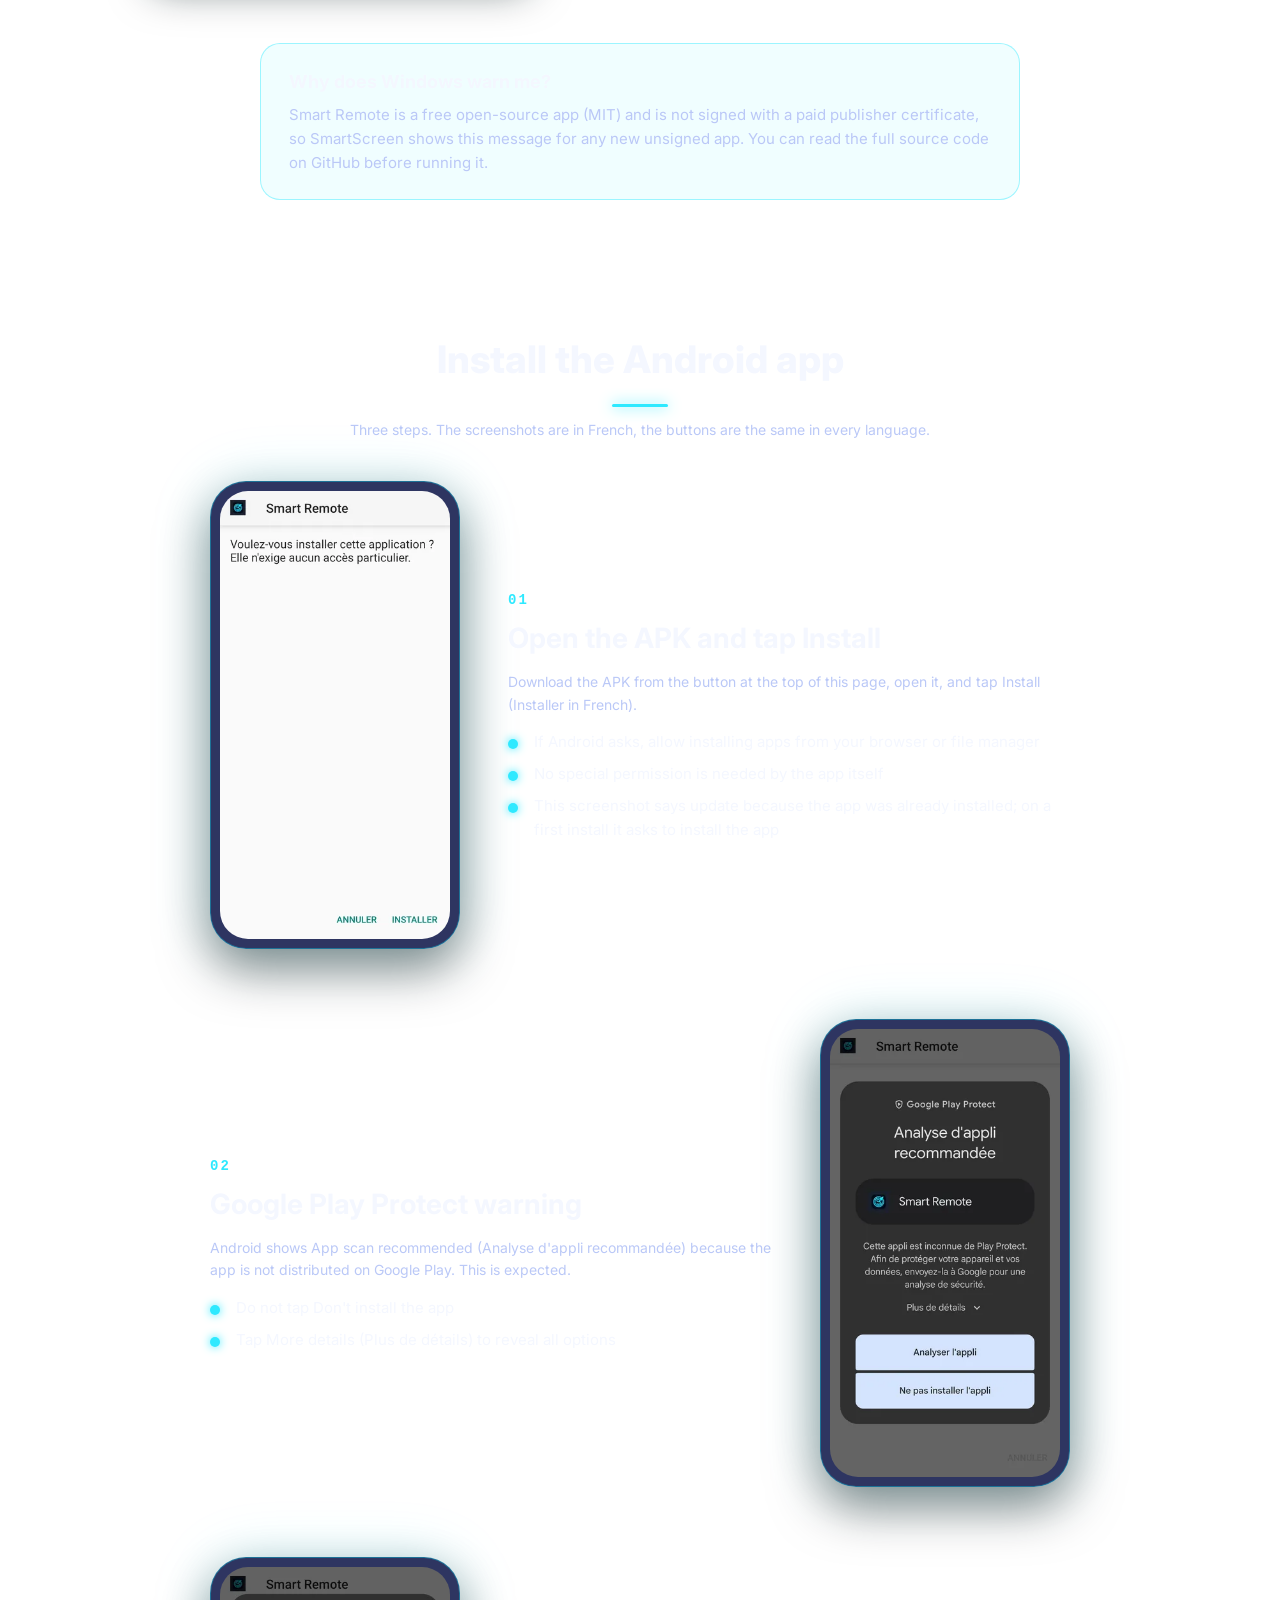
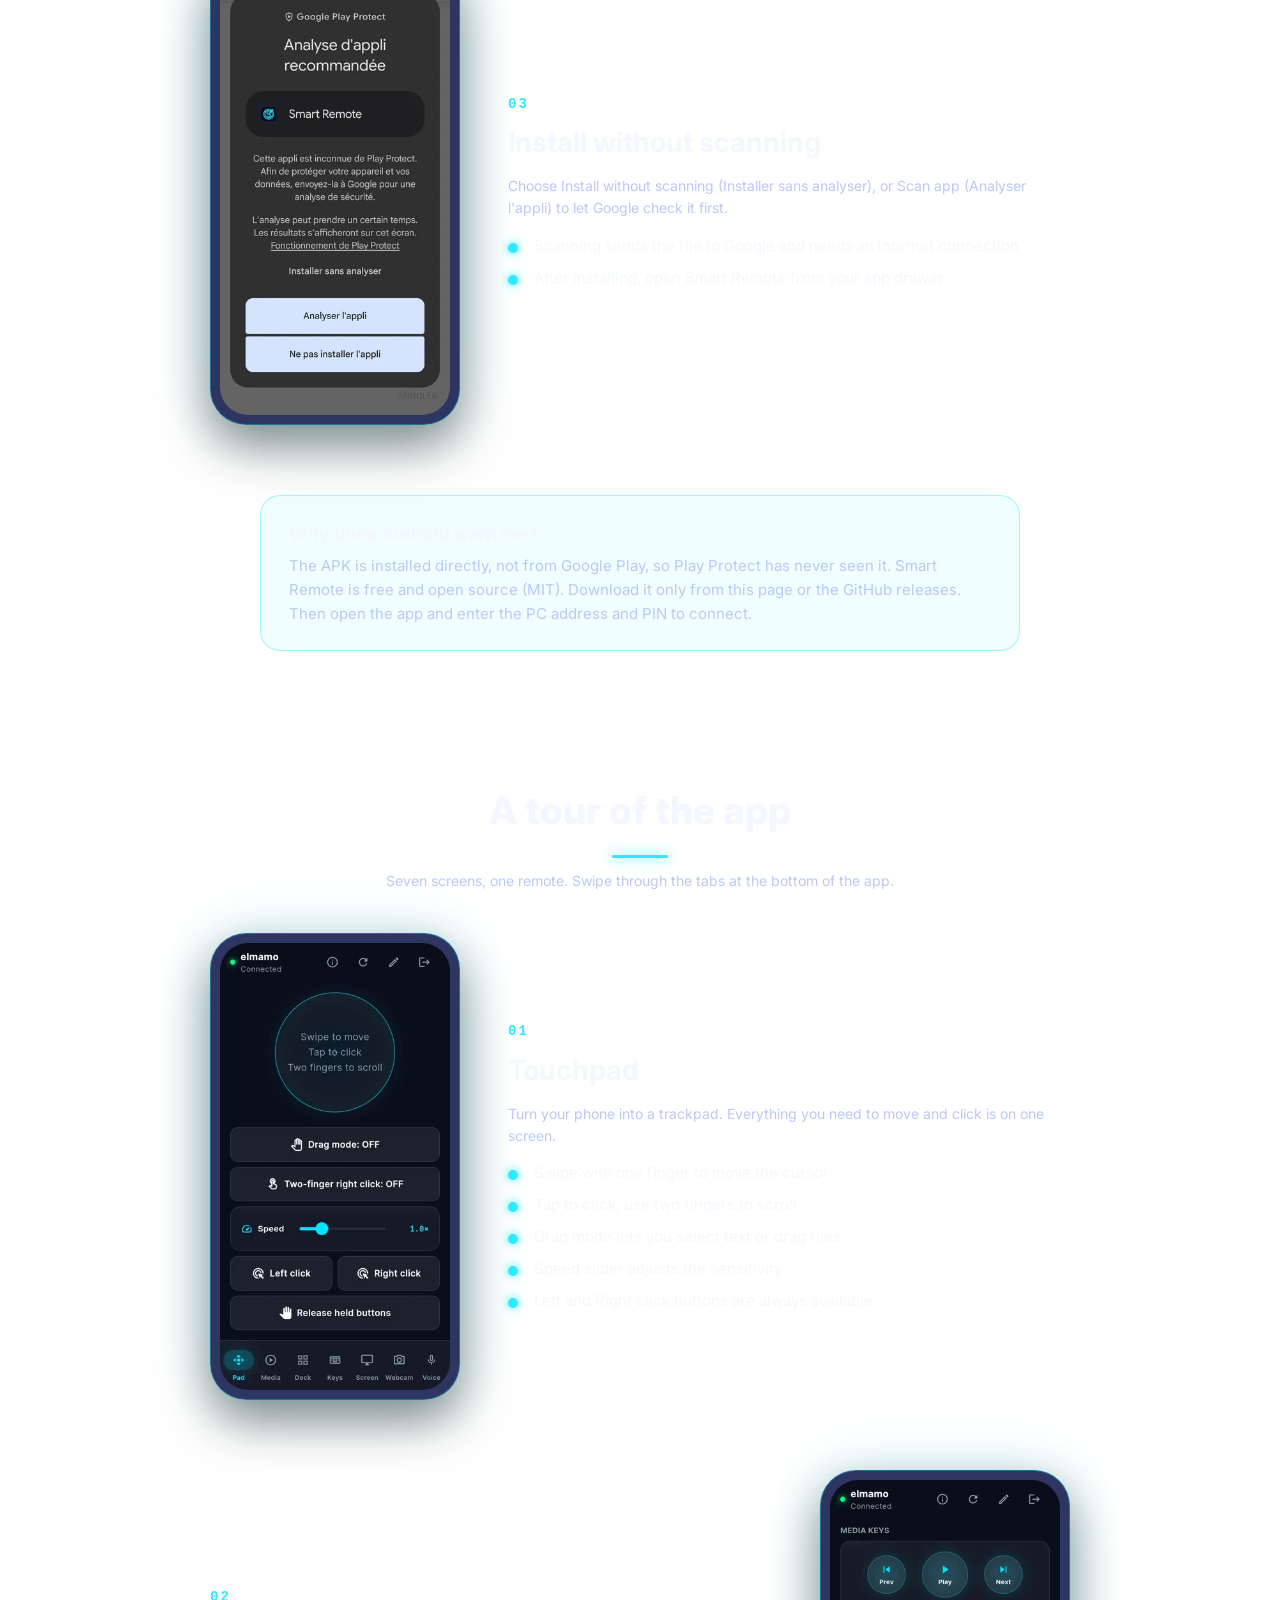
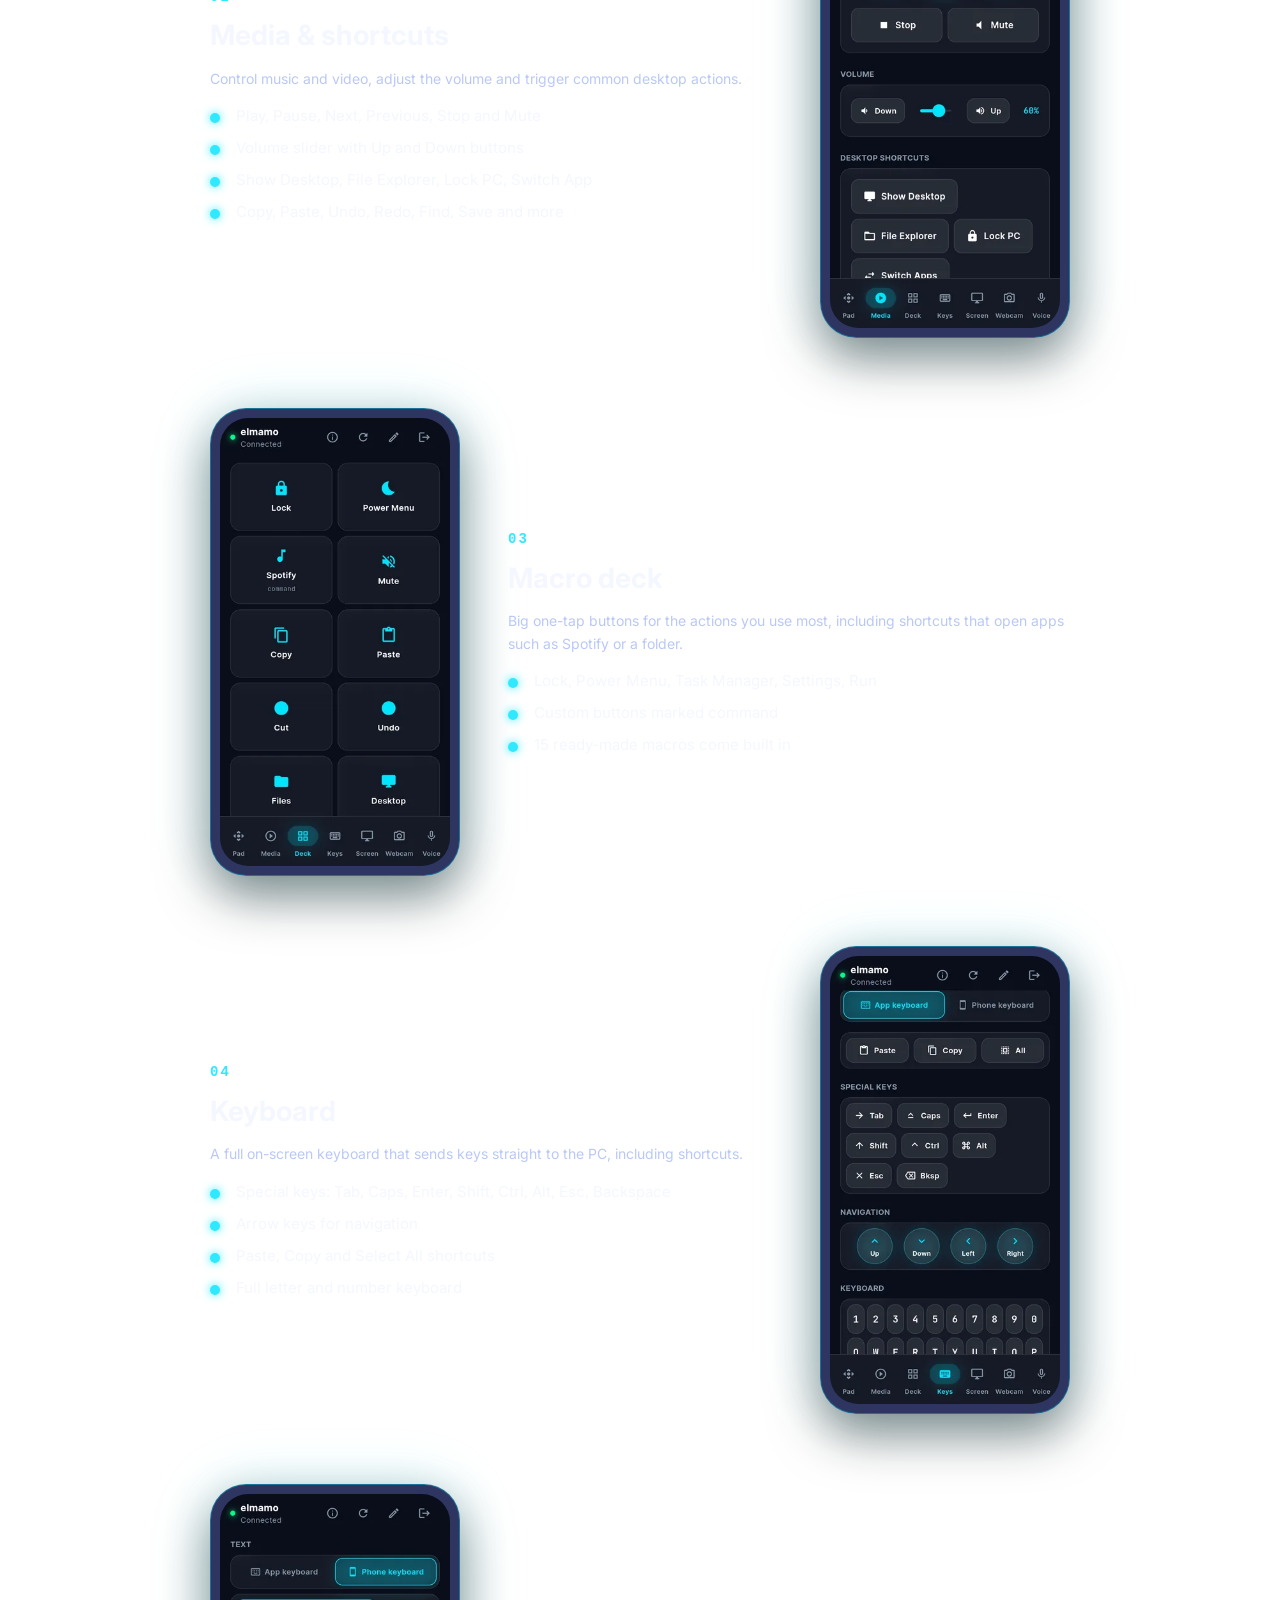
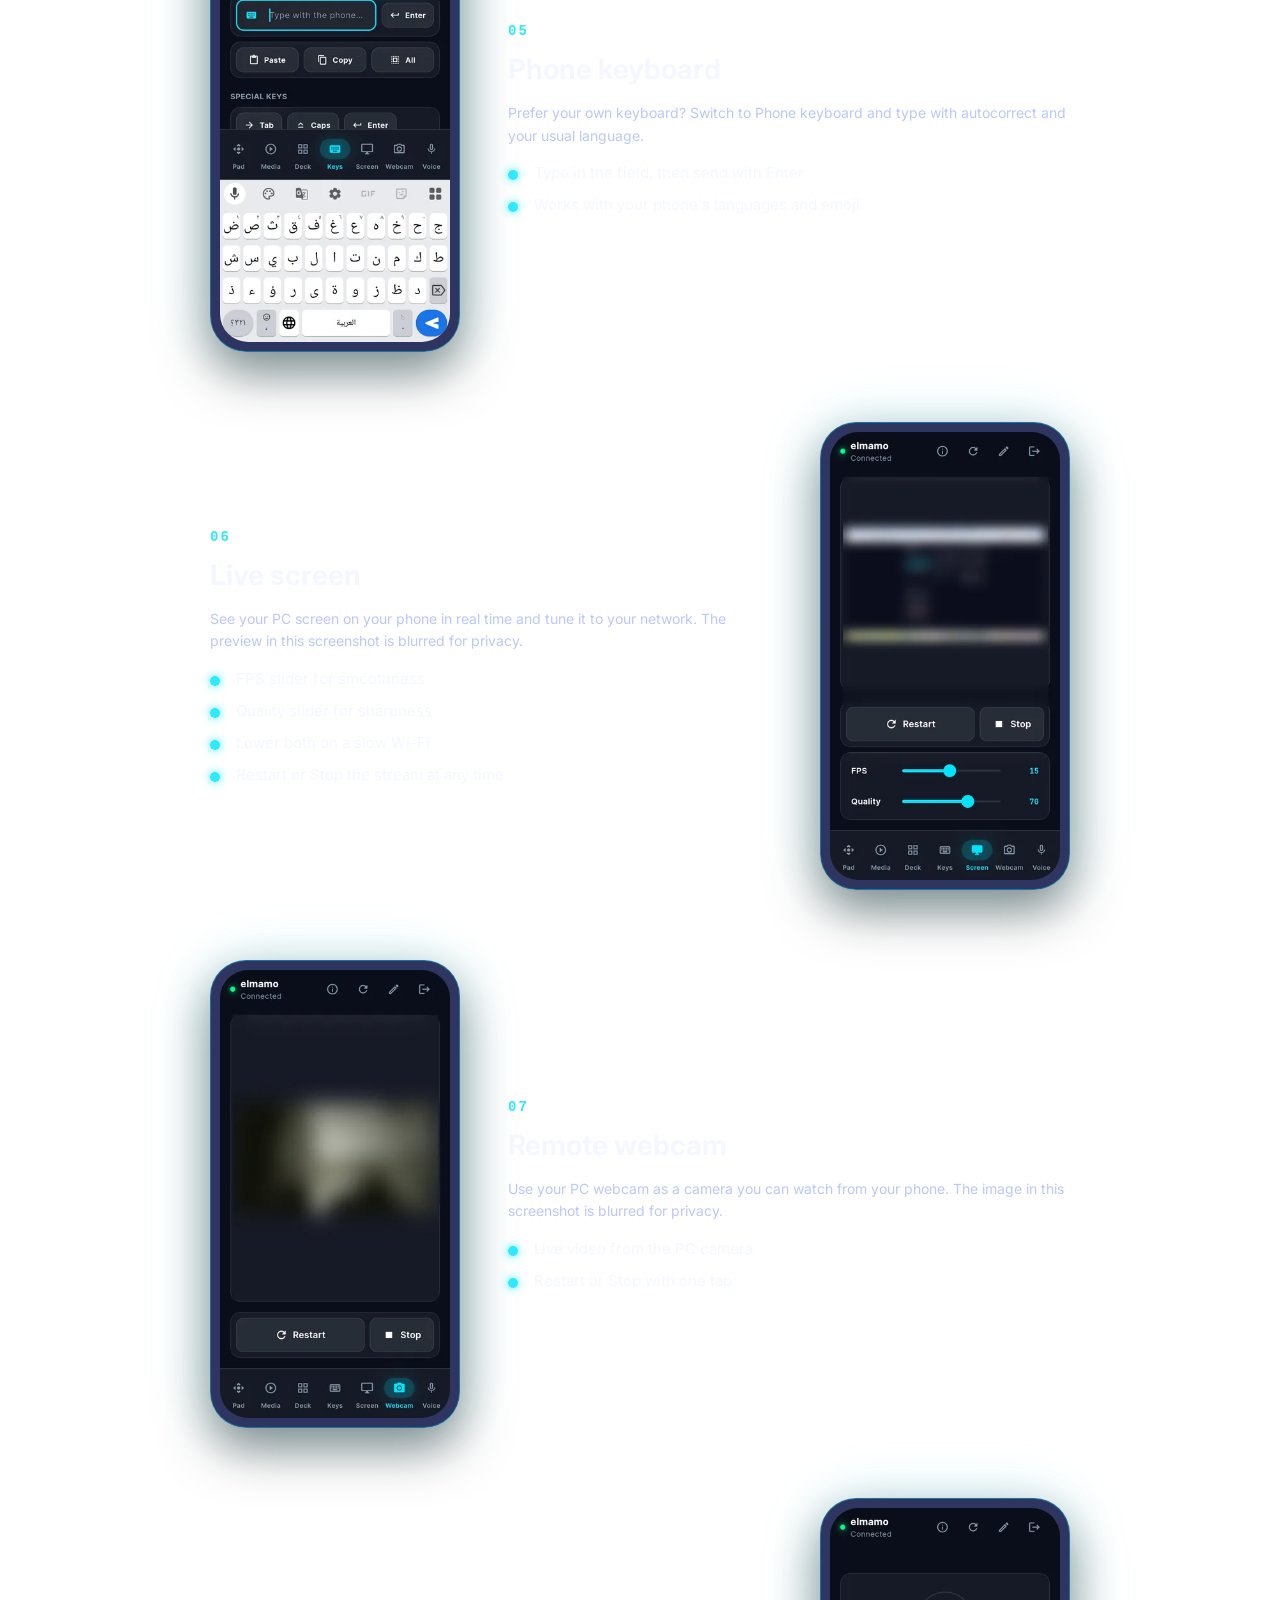
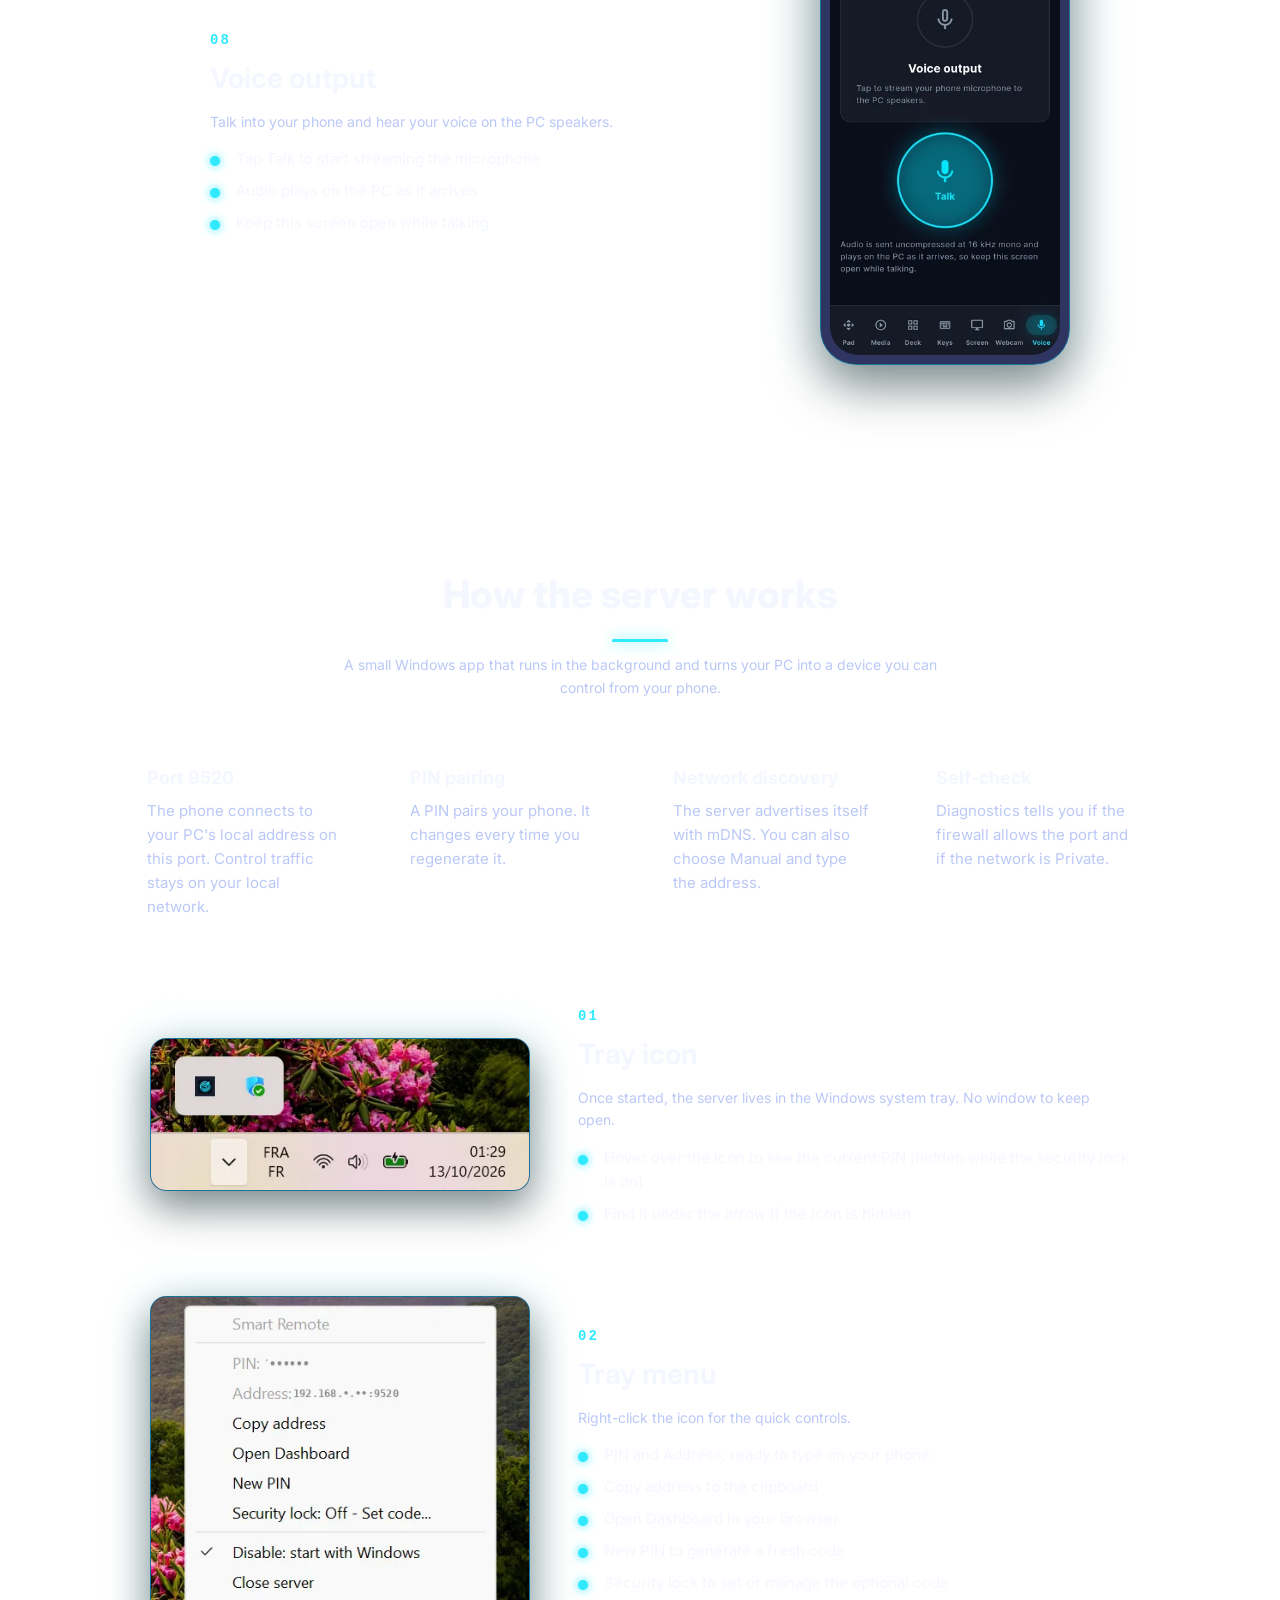
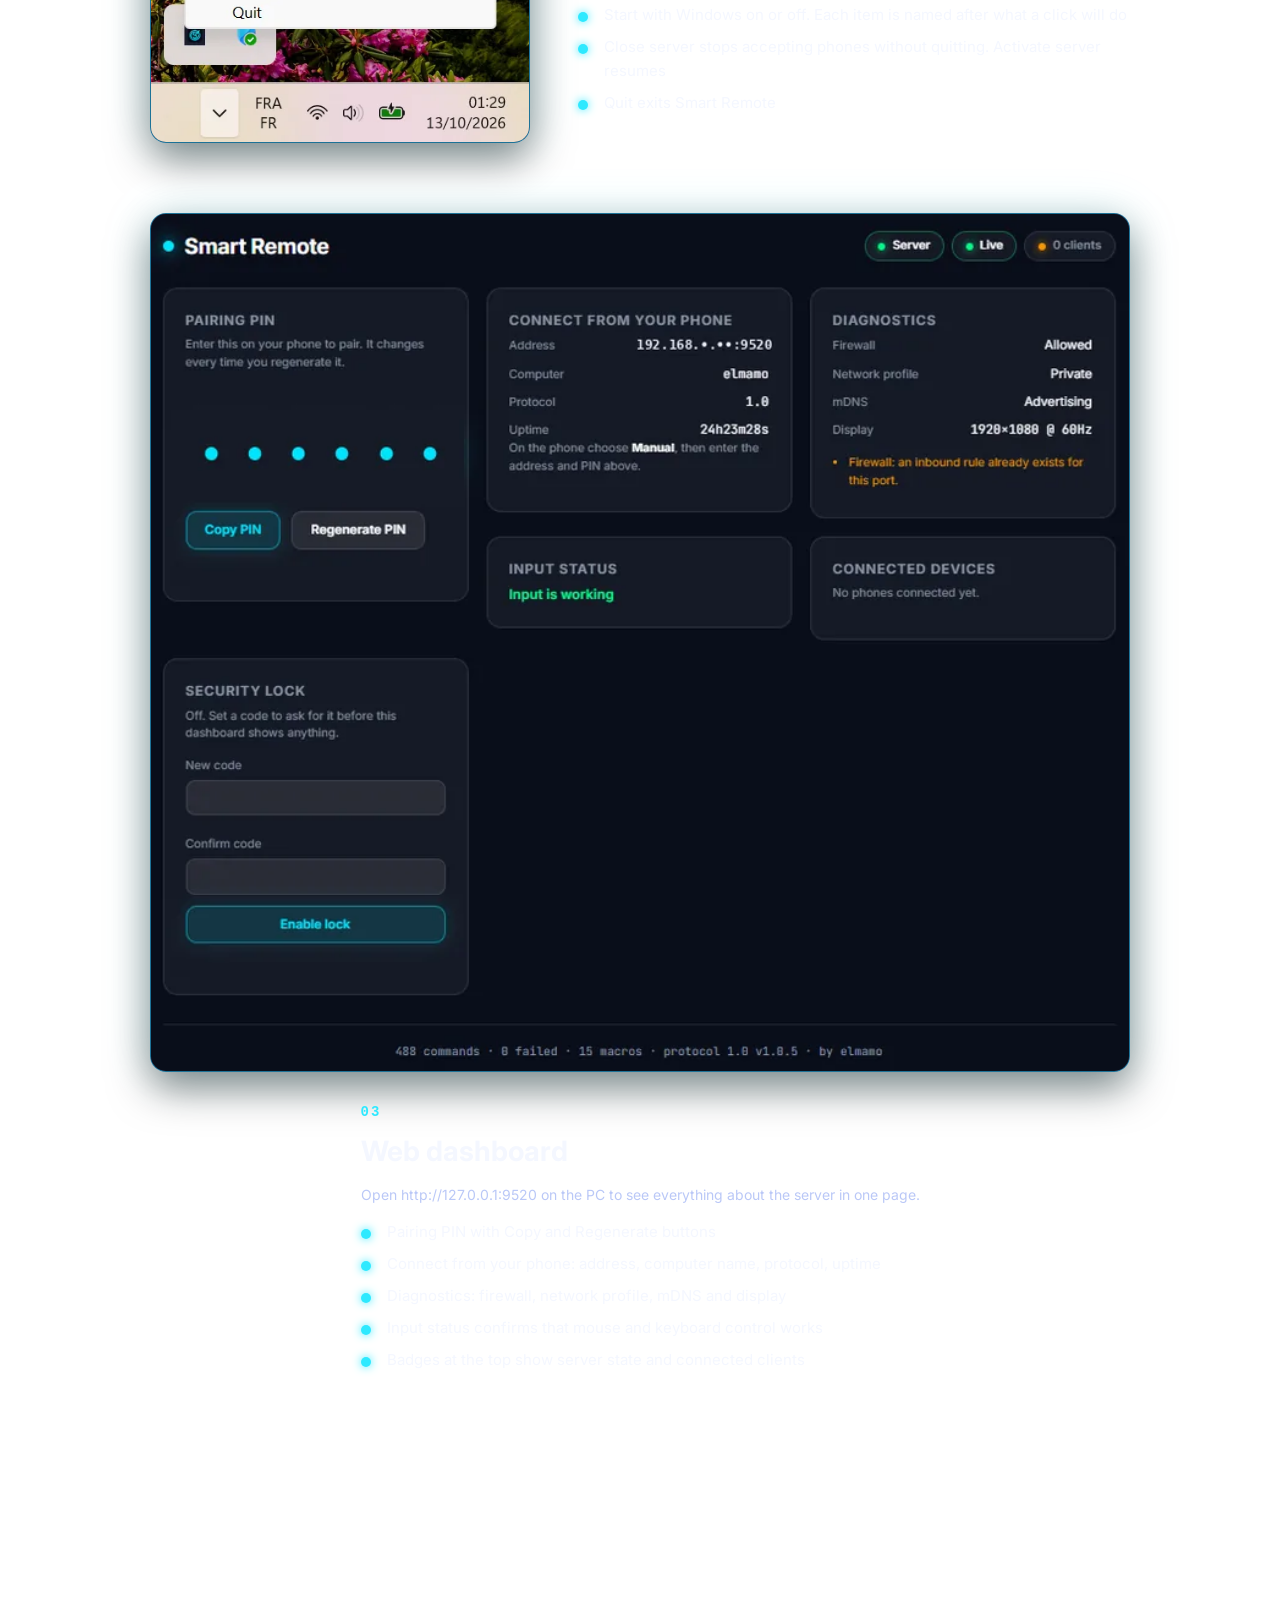
==== commit 7dc445e3: "Update index.html" ====
--- a/index.html
+++ b/index.html
@@ -369,42 +369,43 @@
 <section id="install">
   <h2 data-en="Download and run the server" data-ar="تحميل الخادم وتشغيله"></h2>
   <p class="sub" data-en="Four steps on Windows. The screenshots are in French, the buttons are the same in every language." data-ar="أربع خطوات على ويندوز. اللقطات بالفرنسية، والأزرار نفسها في كل اللغات."></p>
-  <div class="trow srv"><div class="shot"><img src="[data-uri]" alt="Download the installer" loading="lazy"></div><div class="ttext"><span class="tn">01</span><h3 data-en="Download the installer" data-ar="حمّل ملف التثبيت"></h3><p data-en="Click Download EXE (Windows) at the top of this page. The file is smart-remote-app.exe." data-ar="اضغط زر Download EXE (Windows) في أعلى هذه الصفحة. اسم الملف smart-remote-app.exe."></p><ul><li data-en="Download only from this official page or the GitHub releases" data-ar="حمّل فقط من هذه الصفحة الرسمية أو من إصدارات GitHub"></li><li data-en="The file is small and needs no installer wizard" data-ar="الملف صغير ولا يحتاج معالج تثبيت"></li></ul></div></div>
-<div class="trow srv"><div class="shot"><img src="[data-uri]" alt="Check the download" loading="lazy"></div><div class="ttext"><span class="tn">02</span><h3 data-en="Check the download" data-ar="تحقق من التحميل"></h3><p data-en="Open your browser downloads (Ctrl + J) and make sure the source is the official site." data-ar="افتح سجل التنزيلات في المتصفح (Ctrl + J) وتأكد أن المصدر هو الموقع الرسمي."></p><ul><li data-en="The source must be mohamedelmaz.github.io" data-ar="يجب أن يكون المصدر mohamedelmaz.github.io"></li><li data-en="The first download is named smart-remote-app.exe. A number such as (2) or (3) appears only if you download it again; all copies are identical, so keep one" data-ar="أول تحميل يكون اسمه smart-remote-app.exe فقط. ويضيف المتصفح رقماً مثل (2) أو (3) إذا حمّلته مرة أخرى؛ كل النسخ متطابقة فاحتفظ بواحدة"></li></ul></div></div>
-<div class="trow srv"><div class="shot"><img src="[data-uri]" alt="Windows SmartScreen warning" loading="lazy"></div><div class="ttext"><span class="tn">03</span><h3 data-en="Windows SmartScreen warning" data-ar="تحذير SmartScreen"></h3><p data-en="Windows shows Windows protected your PC because the app is new and not yet widely downloaded. This is expected." data-ar="يعرض ويندوز رسالة Windows protected your PC لأن التطبيق جديد وغير منتشر بعد. وهذا أمر متوقع."></p><ul><li data-en="Do not click Don't run" data-ar="لا تضغط على Don't run"></li><li data-en="Click More info (Informations complémentaires in French)" data-ar="اضغط More info (وبالفرنسية Informations complémentaires)"></li></ul></div></div>
-<div class="trow srv"><div class="shot"><img src="[data-uri]" alt="Run anyway" loading="lazy"></div><div class="ttext"><span class="tn">04</span><h3 data-en="Run anyway" data-ar="شغّله على أي حال"></h3><p data-en="After More info, the app name appears with Unknown publisher. Click Run anyway (Exécuter quand même)." data-ar="بعد More info يظهر اسم التطبيق مع ناشر غير معروف. اضغط Run anyway (وبالفرنسية Exécuter quand même)."></p><ul><li data-en="The server starts and an icon appears in the system tray" data-ar="يبدأ الخادم وتظهر أيقونته في شريط المهام"></li><li data-en="If Windows asks about the firewall, allow access on private networks" data-ar="إن سأل ويندوز عن الجدار الناري فاسمح بالوصول على الشبكات الخاصة"></li></ul></div></div>
+  <div class="trow srv"><div class="shot"><img src="[data-uri]" alt="Download the installer" loading="lazy"></div><div class="ttext"><span class="tn">01</span><h3 data-en="Download the installer" data-ar="حمّل ملف التثبيت"></h3><p data-en="Click Download EXE (Windows) at the top of this page. The file is smart-remote-app.exe." data-ar="اضغط زر Download EXE (Windows) في أعلى هذه الصفحة. اسم الملف smart-remote-app.exe."></p><ul><li data-en="Download only from this official page or the GitHub releases" data-ar="حمّل فقط من هذه الصفحة الرسمية أو من إصدارات GitHub"></li><li data-en="The file is small and needs no installer wizard" data-ar="الملف صغير ولا يحتاج معالج تثبيت"></li></ul></div></div>
+<div class="trow srv"><div class="shot"><img src="[data-uri]" alt="Check the download" loading="lazy"></div><div class="ttext"><span class="tn">02</span><h3 data-en="Check the download" data-ar="تحقق من التحميل"></h3><p data-en="Open your browser downloads (Ctrl + J) and make sure the source is the official site." data-ar="افتح سجل التنزيلات في المتصفح (Ctrl + J) وتأكد أن المصدر هو الموقع الرسمي."></p><ul><li data-en="The source must be mohamedelmaz.github.io" data-ar="يجب أن يكون المصدر mohamedelmaz.github.io"></li><li data-en="The first download is named smart-remote-app.exe. A number such as (2) or (3) appears only if you download it again; all copies are identical, so keep one" data-ar="أول تحميل يكون اسمه smart-remote-app.exe فقط. ويضيف المتصفح رقماً مثل (2) أو (3) إذا حمّلته مرة أخرى؛ كل النسخ متطابقة فاحتفظ بواحدة"></li></ul></div></div>
+<div class="trow srv"><div class="shot"><img src="[data-uri]" alt="Windows SmartScreen warning" loading="lazy"></div><div class="ttext"><span class="tn">03</span><h3 data-en="Windows SmartScreen warning" data-ar="تحذير SmartScreen"></h3><p data-en="Windows shows Windows protected your PC because the app is new and not yet widely downloaded. This is expected." data-ar="يعرض ويندوز رسالة Windows protected your PC لأن التطبيق جديد وغير منتشر بعد. وهذا أمر متوقع."></p><ul><li data-en="Do not click Don't run" data-ar="لا تضغط على Don't run"></li><li data-en="Click More info (Informations complémentaires in French)" data-ar="اضغط More info (وبالفرنسية Informations complémentaires)"></li></ul></div></div>
+<div class="trow srv"><div class="shot"><img src="[data-uri]" alt="Run anyway" loading="lazy"></div><div class="ttext"><span class="tn">04</span><h3 data-en="Run anyway" data-ar="شغّله على أي حال"></h3><p data-en="After More info, the app name appears with Unknown publisher. Click Run anyway (Exécuter quand même)." data-ar="بعد More info يظهر اسم التطبيق مع ناشر غير معروف. اضغط Run anyway (وبالفرنسية Exécuter quand même)."></p><ul><li data-en="The server starts and an icon appears in the system tray" data-ar="يبدأ الخادم وتظهر أيقونته في شريط المهام"></li><li data-en="If Windows asks about the firewall, allow access on private networks" data-ar="إن سأل ويندوز عن الجدار الناري فاسمح بالوصول على الشبكات الخاصة"></li></ul></div></div>
 
   <div class="note"><h3 data-en="Why does Windows warn me?" data-ar="لماذا يحذّرني ويندوز؟"></h3><p data-en="Smart Remote is a free open-source app (MIT) and is not signed with a paid publisher certificate, so SmartScreen shows this message for any new unsigned app. You can read the full source code on GitHub before running it." data-ar="Smart Remote تطبيق مجاني ومفتوح المصدر (MIT) وغير موقّع بشهادة ناشر مدفوعة، لذلك يعرض SmartScreen هذه الرسالة لأي تطبيق جديد غير موقّع. يمكنك قراءة الكود كاملاً على GitHub قبل التشغيل."></p></div>
 </section>
 <section id="phone-install">
   <h2 data-en="Install the Android app" data-ar="تثبيت تطبيق أندرويد"></h2>
   <p class="sub" data-en="Three steps. The screenshots are in French, the buttons are the same in every language." data-ar="ثلاث خطوات. اللقطات بالفرنسية، والأزرار نفسها في كل اللغات."></p>
-  <div class="trow"><div class="phone"><img src="[data-uri]" alt="Open the APK and tap Install" loading="lazy"></div><div class="ttext"><span class="tn">01</span><h3 data-en="Open the APK and tap Install" data-ar="افتح ملف APK واضغط تثبيت"></h3><p data-en="Download the APK from the button at the top of this page, open it, and tap Install (Installer in French)." data-ar="حمّل ملف APK من الزر في أعلى هذه الصفحة، وافتحه، ثم اضغط Install (وبالفرنسية Installer)."></p><ul><li data-en="If Android asks, allow installing apps from your browser or file manager" data-ar="إن سأل أندرويد فاسمح بتثبيت التطبيقات من المتصفح أو مدير الملفات"></li><li data-en="No special permission is needed by the app itself" data-ar="لا يحتاج التطبيق إلى صلاحيات خاصة للتثبيت"></li><li data-en="This screenshot says update because the app was already installed; on a first install it asks to install the app" data-ar="اللقطة تقول تحديث لأن التطبيق كان مثبتاً، وعند أول تثبيت يسأل عن تثبيت التطبيق"></li></ul></div></div>
-<div class="trow rev"><div class="phone"><img src="[data-uri]" alt="Google Play Protect warning" loading="lazy"></div><div class="ttext"><span class="tn">02</span><h3 data-en="Google Play Protect warning" data-ar="تحذير Google Play Protect"></h3><p data-en="Android shows App scan recommended (Analyse d'appli recommandée) because the app is not distributed on Google Play. This is expected." data-ar="يعرض أندرويد رسالة App scan recommended (وبالفرنسية Analyse d'appli recommandée) لأن التطبيق غير موزّع عبر Google Play. وهذا متوقع."></p><ul><li data-en="Do not tap Don't install the app" data-ar="لا تضغط على Don't install the app"></li><li data-en="Tap More details (Plus de détails) to reveal all options" data-ar="اضغط More details (Plus de détails) لإظهار كل الخيارات"></li></ul></div></div>
-<div class="trow"><div class="phone"><img src="[data-uri]" alt="Install without scanning" loading="lazy"></div><div class="ttext"><span class="tn">03</span><h3 data-en="Install without scanning" data-ar="التثبيت دون فحص"></h3><p data-en="Choose Install without scanning (Installer sans analyser), or Scan app (Analyser l'appli) to let Google check it first." data-ar="اختر Install without scanning (Installer sans analyser)، أو Scan app (Analyser l'appli) ليفحصه Google أولاً."></p><ul><li data-en="Scanning sends the file to Google and needs an internet connection" data-ar="الفحص يرسل الملف إلى Google ويحتاج اتصالاً بالإنترنت"></li><li data-en="After installing, open Smart Remote from your app drawer" data-ar="بعد التثبيت افتح Smart Remote من قائمة التطبيقات"></li></ul></div></div>
+  <div class="trow"><div class="phone"><img src="[data-uri]" alt="Open the APK and tap Install" loading="lazy"></div><div class="ttext"><span class="tn">01</span><h3 data-en="Open the APK and tap Install" data-ar="افتح ملف APK واضغط تثبيت"></h3><p data-en="Download the APK from the button at the top of this page, open it, and tap Install (Installer in French)." data-ar="حمّل ملف APK من الزر في أعلى هذه الصفحة، وافتحه، ثم اضغط Install (وبالفرنسية Installer)."></p><ul><li data-en="If Android asks, allow installing apps from your browser or file manager" data-ar="إن سأل أندرويد فاسمح بتثبيت التطبيقات من المتصفح أو مدير الملفات"></li><li data-en="No special permission is needed by the app itself" data-ar="لا يحتاج التطبيق إلى صلاحيات خاصة للتثبيت"></li><li data-en="This screenshot says update because the app was already installed; on a first install it asks to install the app" data-ar="اللقطة تقول تحديث لأن التطبيق كان مثبتاً، وعند أول تثبيت يسأل عن تثبيت التطبيق"></li></ul></div></div>
+<div class="trow rev"><div class="phone"><img src="[data-uri]" alt="Google Play Protect warning" loading="lazy"></div><div class="ttext"><span class="tn">02</span><h3 data-en="Google Play Protect warning" data-ar="تحذير Google Play Protect"></h3><p data-en="Android shows App scan recommended (Analyse d'appli recommandée) because the app is not distributed on Google Play. This is expected." data-ar="يعرض أندرويد رسالة App scan recommended (وبالفرنسية Analyse d'appli recommandée) لأن التطبيق غير موزّع عبر Google Play. وهذا متوقع."></p><ul><li data-en="Do not tap Don't install the app" data-ar="لا تضغط على Don't install the app"></li><li data-en="Tap More details (Plus de détails) to reveal all options" data-ar="اضغط More details (Plus de détails) لإظهار كل الخيارات"></li></ul></div></div>
+<div class="trow"><div class="phone"><img src="[data-uri]" alt="Install without scanning" loading="lazy"></div><div class="ttext"><span class="tn">03</span><h3 data-en="Install without scanning" data-ar="التثبيت دون فحص"></h3><p data-en="Choose Install without scanning (Installer sans analyser), or Scan app (Analyser l'appli) to let Google check it first." data-ar="اختر Install without scanning (Installer sans analyser)، أو Scan app (Analyser l'appli) ليفحصه Google أولاً."></p><ul><li data-en="Scanning sends the file to Google and needs an internet connection" data-ar="الفحص يرسل الملف إلى Google ويحتاج اتصالاً بالإنترنت"></li><li data-en="After installing, open Smart Remote from your app drawer" data-ar="بعد التثبيت افتح Smart Remote من قائمة التطبيقات"></li></ul></div></div>
 
   <div class="note"><h3 data-en="Why does Android warn me?" data-ar="لماذا يحذّرني أندرويد؟"></h3><p data-en="The APK is installed directly, not from Google Play, so Play Protect has never seen it. Smart Remote is free and open source (MIT). Download it only from this page or the GitHub releases. Then open the app and enter the PC address and PIN to connect." data-ar="يُثبَّت ملف APK مباشرة وليس من Google Play، لذلك لم يسبق لـ Play Protect أن رآه. Smart Remote مجاني ومفتوح المصدر (MIT). حمّله فقط من هذه الصفحة أو من إصدارات GitHub. ثم افتح التطبيق وأدخل عنوان الحاسوب ورمز PIN للاتصال."></p></div>
 </section>
 <section id="tour">
   <h2 data-en="A tour of the app" data-ar="جولة داخل التطبيق"></h2>
   <p class="sub" data-en="Seven screens, one remote. Swipe through the tabs at the bottom of the app." data-ar="سبع شاشات في تطبيق واحد. تنقّل بينها من الشريط السفلي في التطبيق."></p>
-  <div class="trow"><div class="phone"><img src="[data-uri]" alt="Touchpad" loading="lazy"></div><div class="ttext"><span class="tn">01</span><h3 data-en="Touchpad" data-ar="لوحة اللمس"></h3><p data-en="Turn your phone into a trackpad. Everything you need to move and click is on one screen." data-ar="حوّل هاتفك إلى لوحة لمس. كل ما تحتاجه للتحريك والنقر في شاشة واحدة."></p><ul><li data-en="Swipe with one finger to move the cursor" data-ar="مرّر إصبعاً واحداً لتحريك المؤشر"></li><li data-en="Tap to click, use two fingers to scroll" data-ar="المس للنقر، وبإصبعين للتمرير"></li><li data-en="Drag mode lets you select text or drag files" data-ar="وضع السحب (Drag) لتحديد النص أو سحب الملفات"></li><li data-en="Speed slider adjusts the sensitivity" data-ar="شريط السرعة لضبط الحساسية"></li><li data-en="Left and Right click buttons are always available" data-ar="زرا النقر الأيسر والأيمن متاحان دائماً"></li></ul></div></div>
-<div class="trow rev"><div class="phone"><img src="[data-uri]" alt="Media & shortcuts" loading="lazy"></div><div class="ttext"><span class="tn">02</span><h3 data-en="Media & shortcuts" data-ar="الوسائط والاختصارات"></h3><p data-en="Control music and video, adjust the volume and trigger common desktop actions." data-ar="تحكّم بالموسيقى والفيديو والصوت ونفّذ أوامر سطح المكتب الشائعة."></p><ul><li data-en="Play, Pause, Next, Previous, Stop and Mute" data-ar="تشغيل وإيقاف والتالي والسابق وكتم الصوت"></li><li data-en="Volume slider with Up and Down buttons" data-ar="شريط للصوت مع زري رفع وخفض"></li><li data-en="Show Desktop, File Explorer, Lock PC, Switch App" data-ar="إظهار سطح المكتب، مستكشف الملفات، قفل الجهاز، تبديل التطبيق"></li><li data-en="Copy, Paste, Undo, Redo, Find, Save and more" data-ar="نسخ ولصق وتراجع وإعادة وبحث وحفظ وغيرها"></li></ul></div></div>
-<div class="trow"><div class="phone"><img src="[data-uri]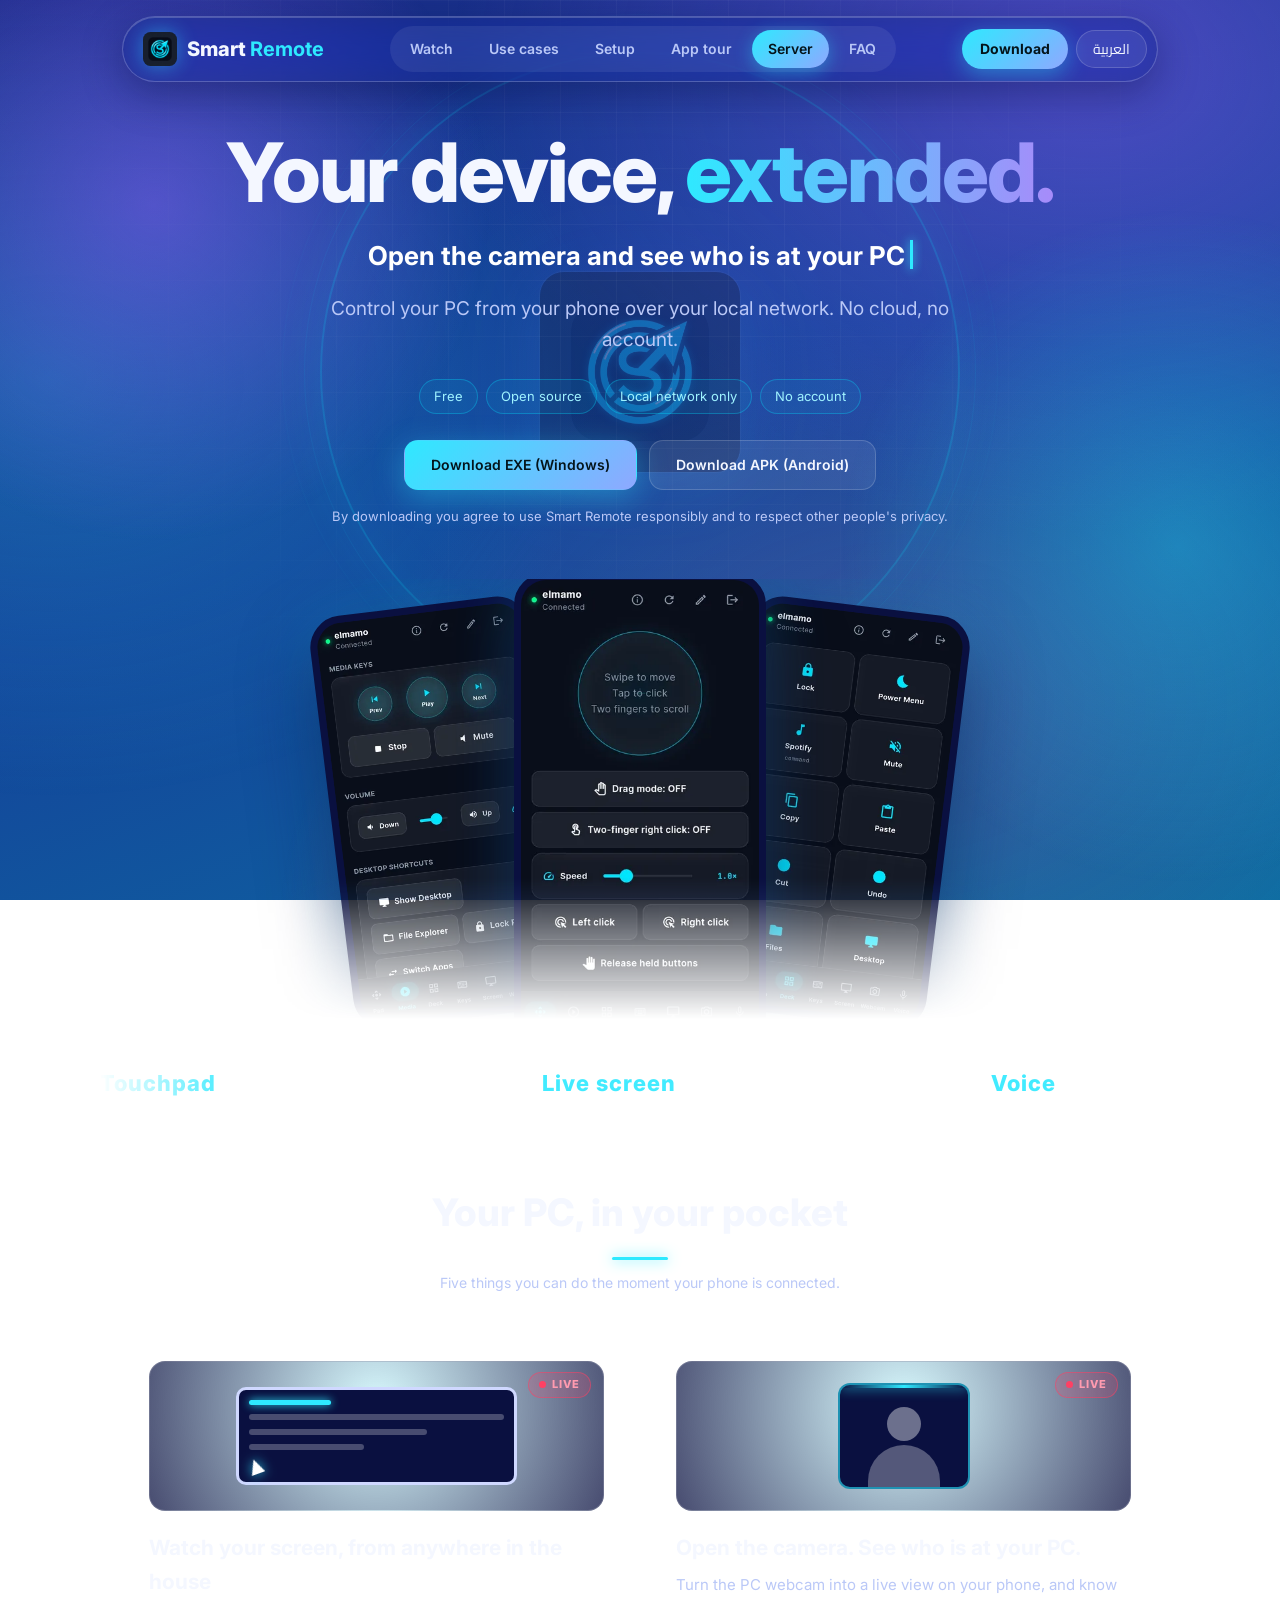
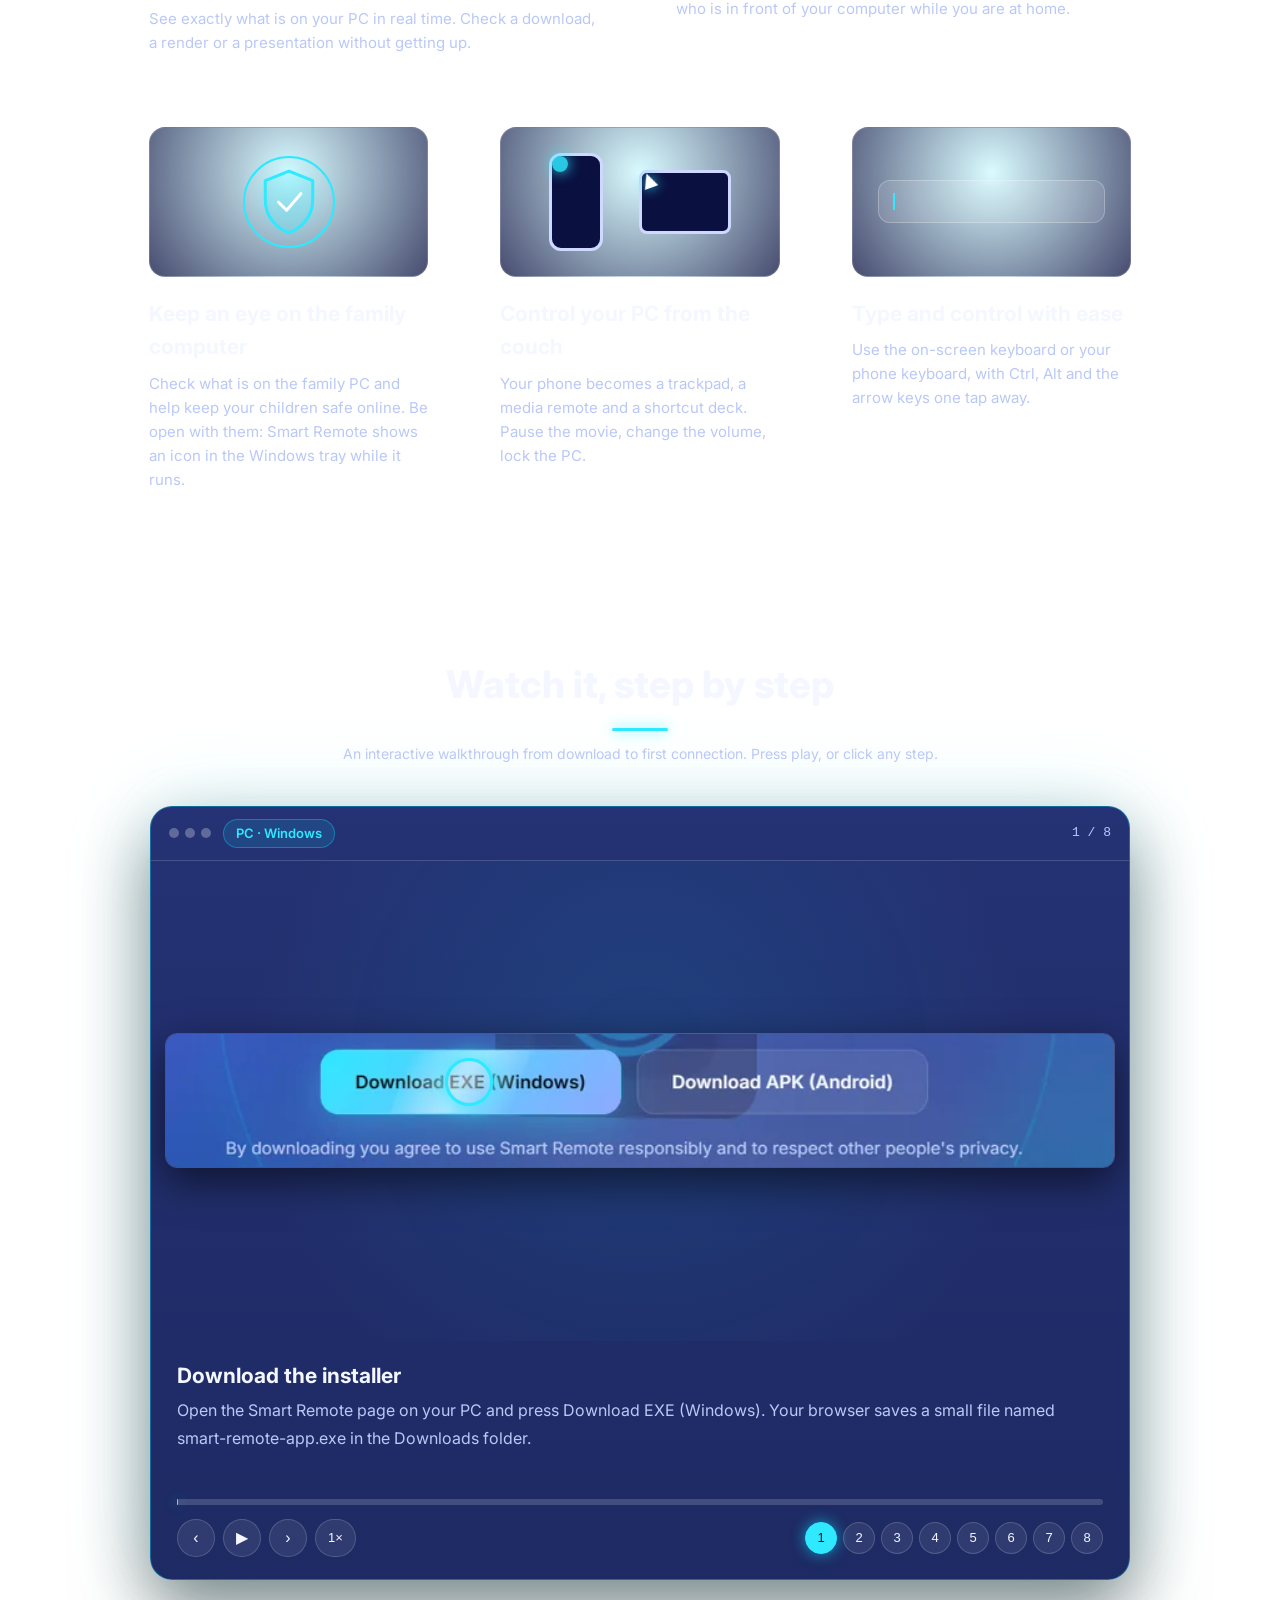
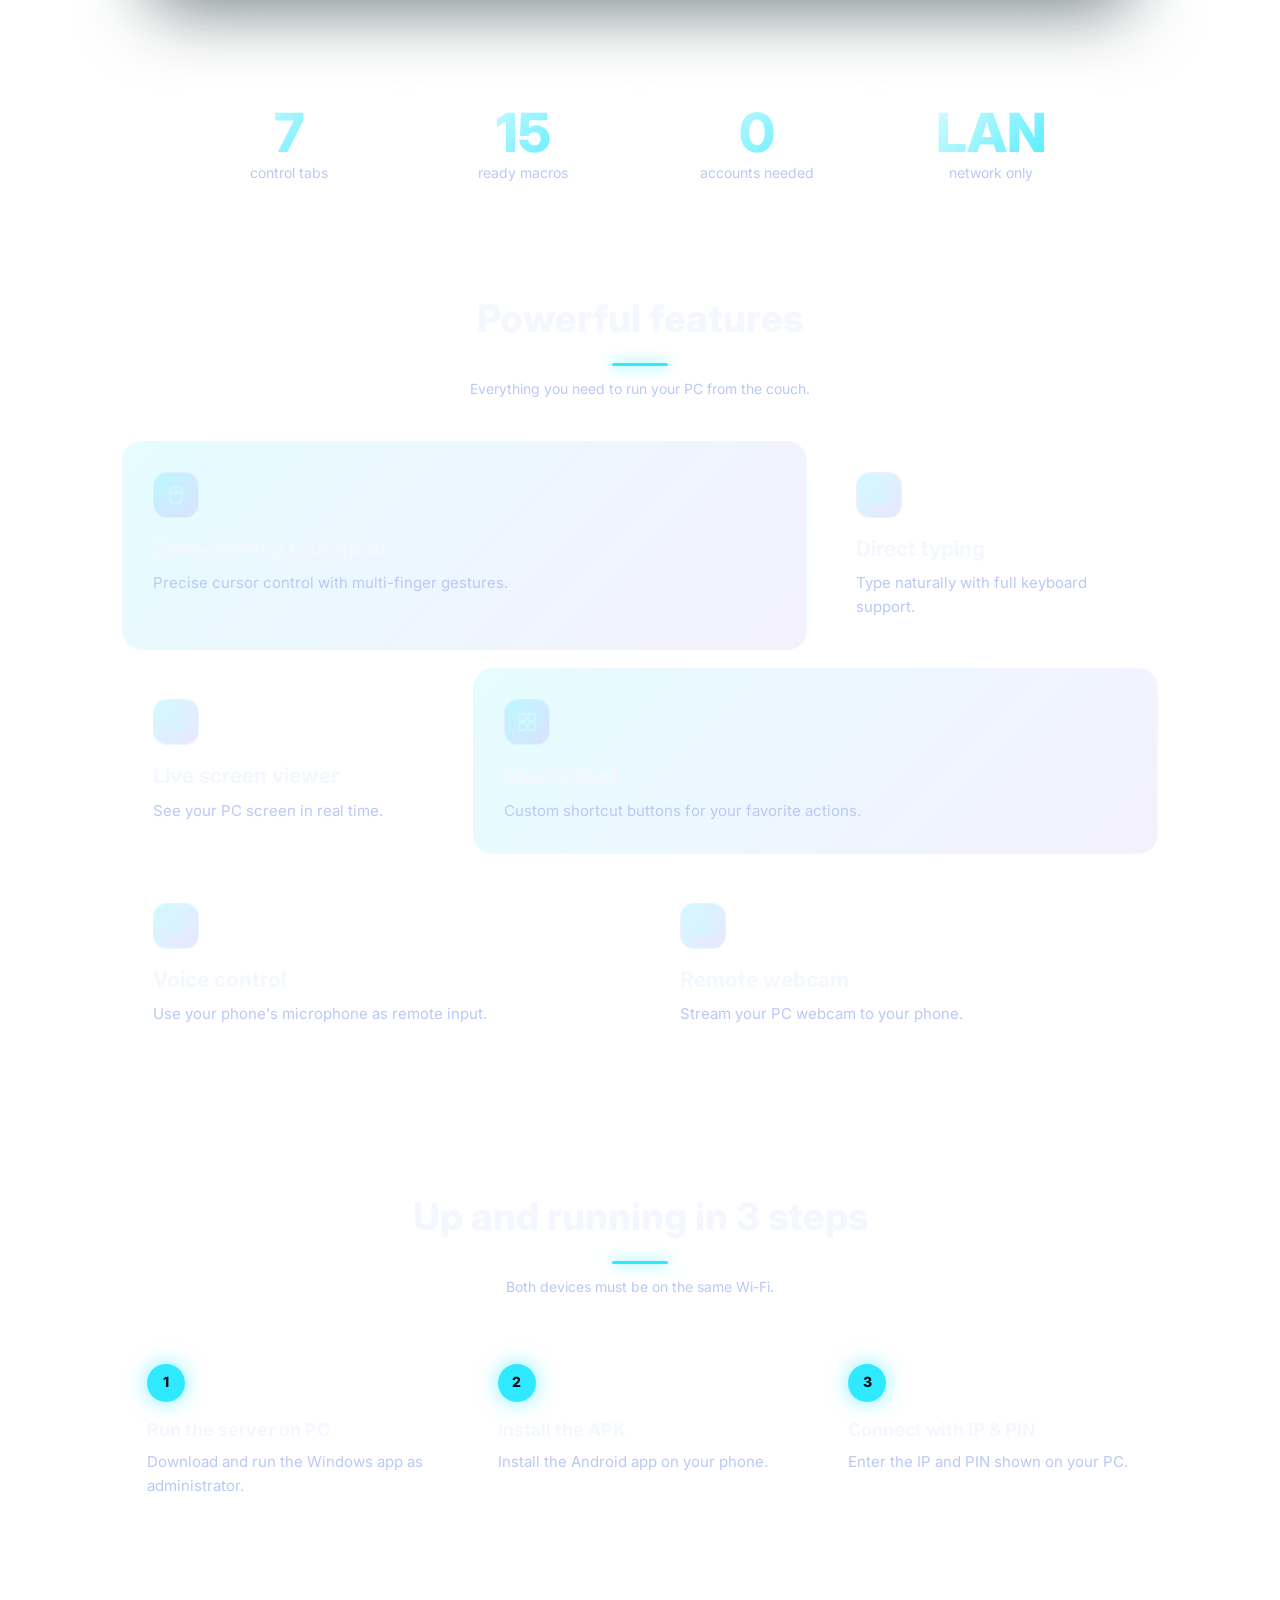
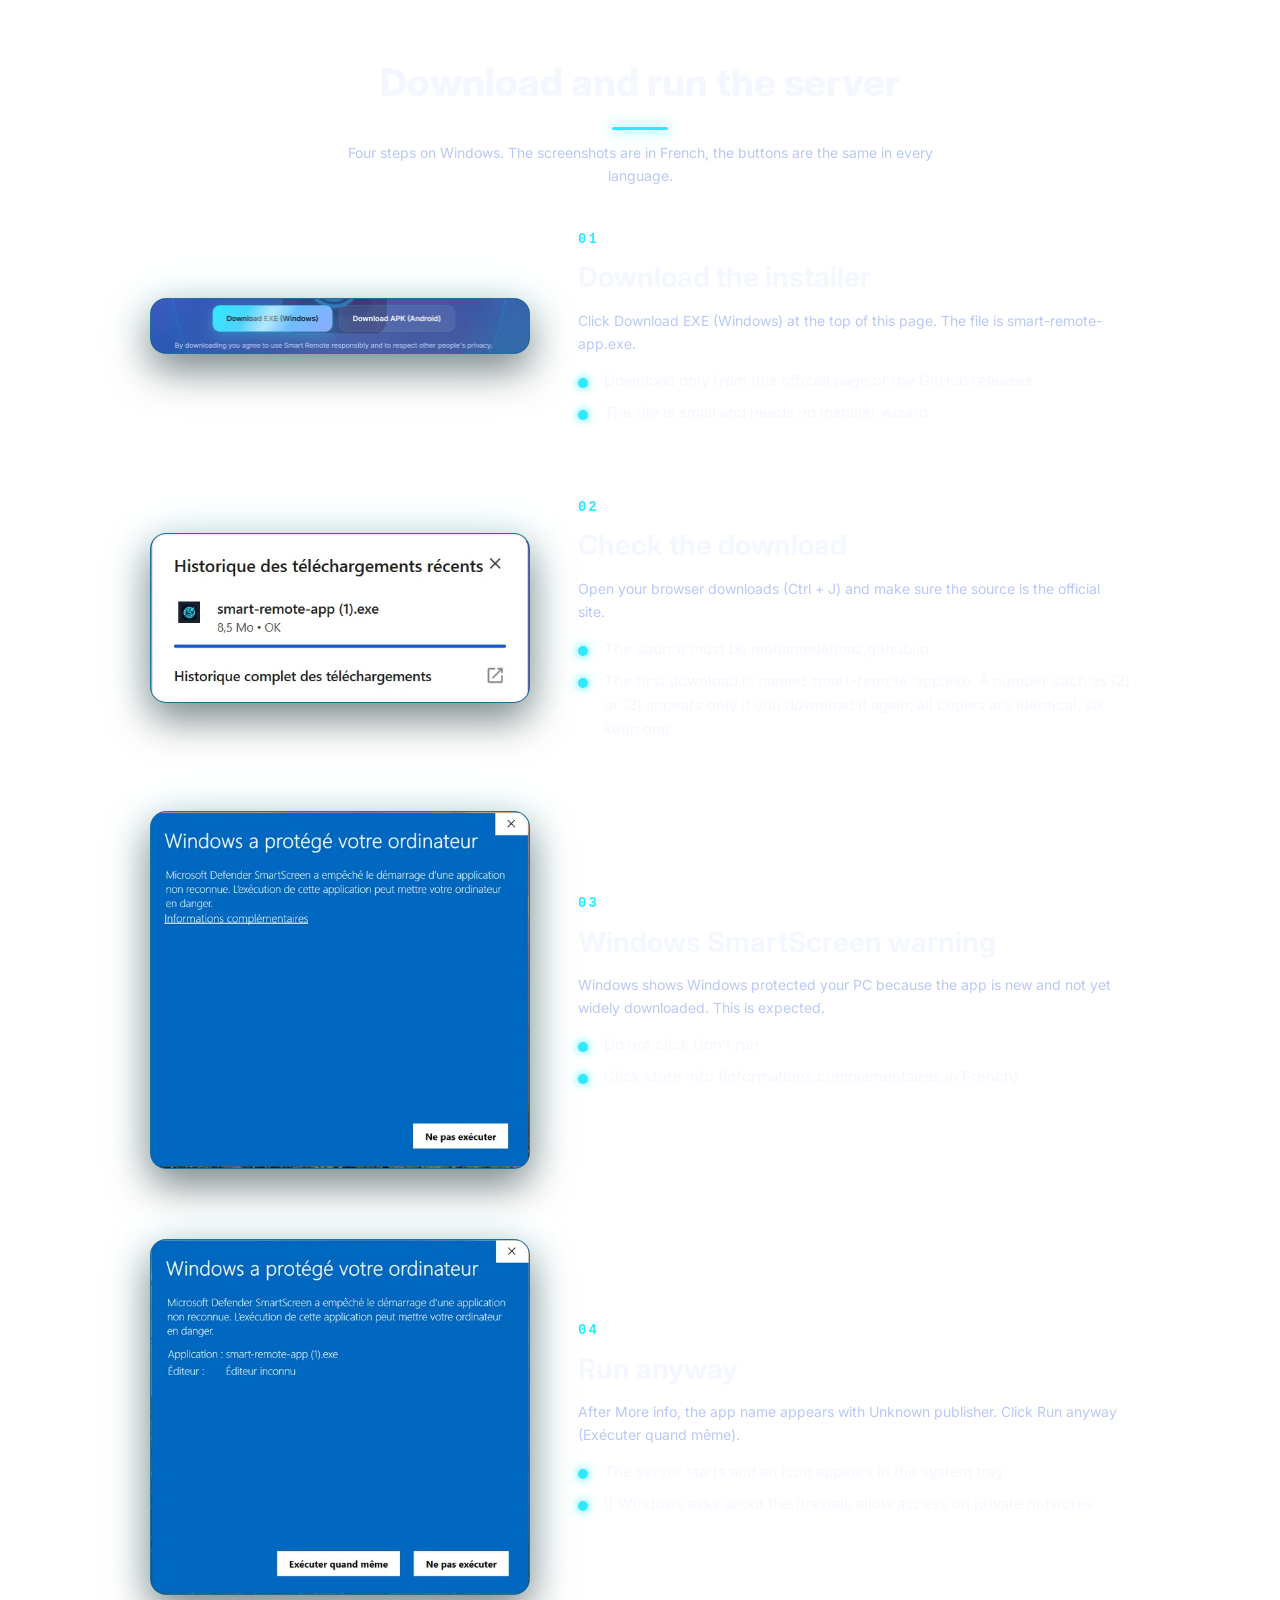
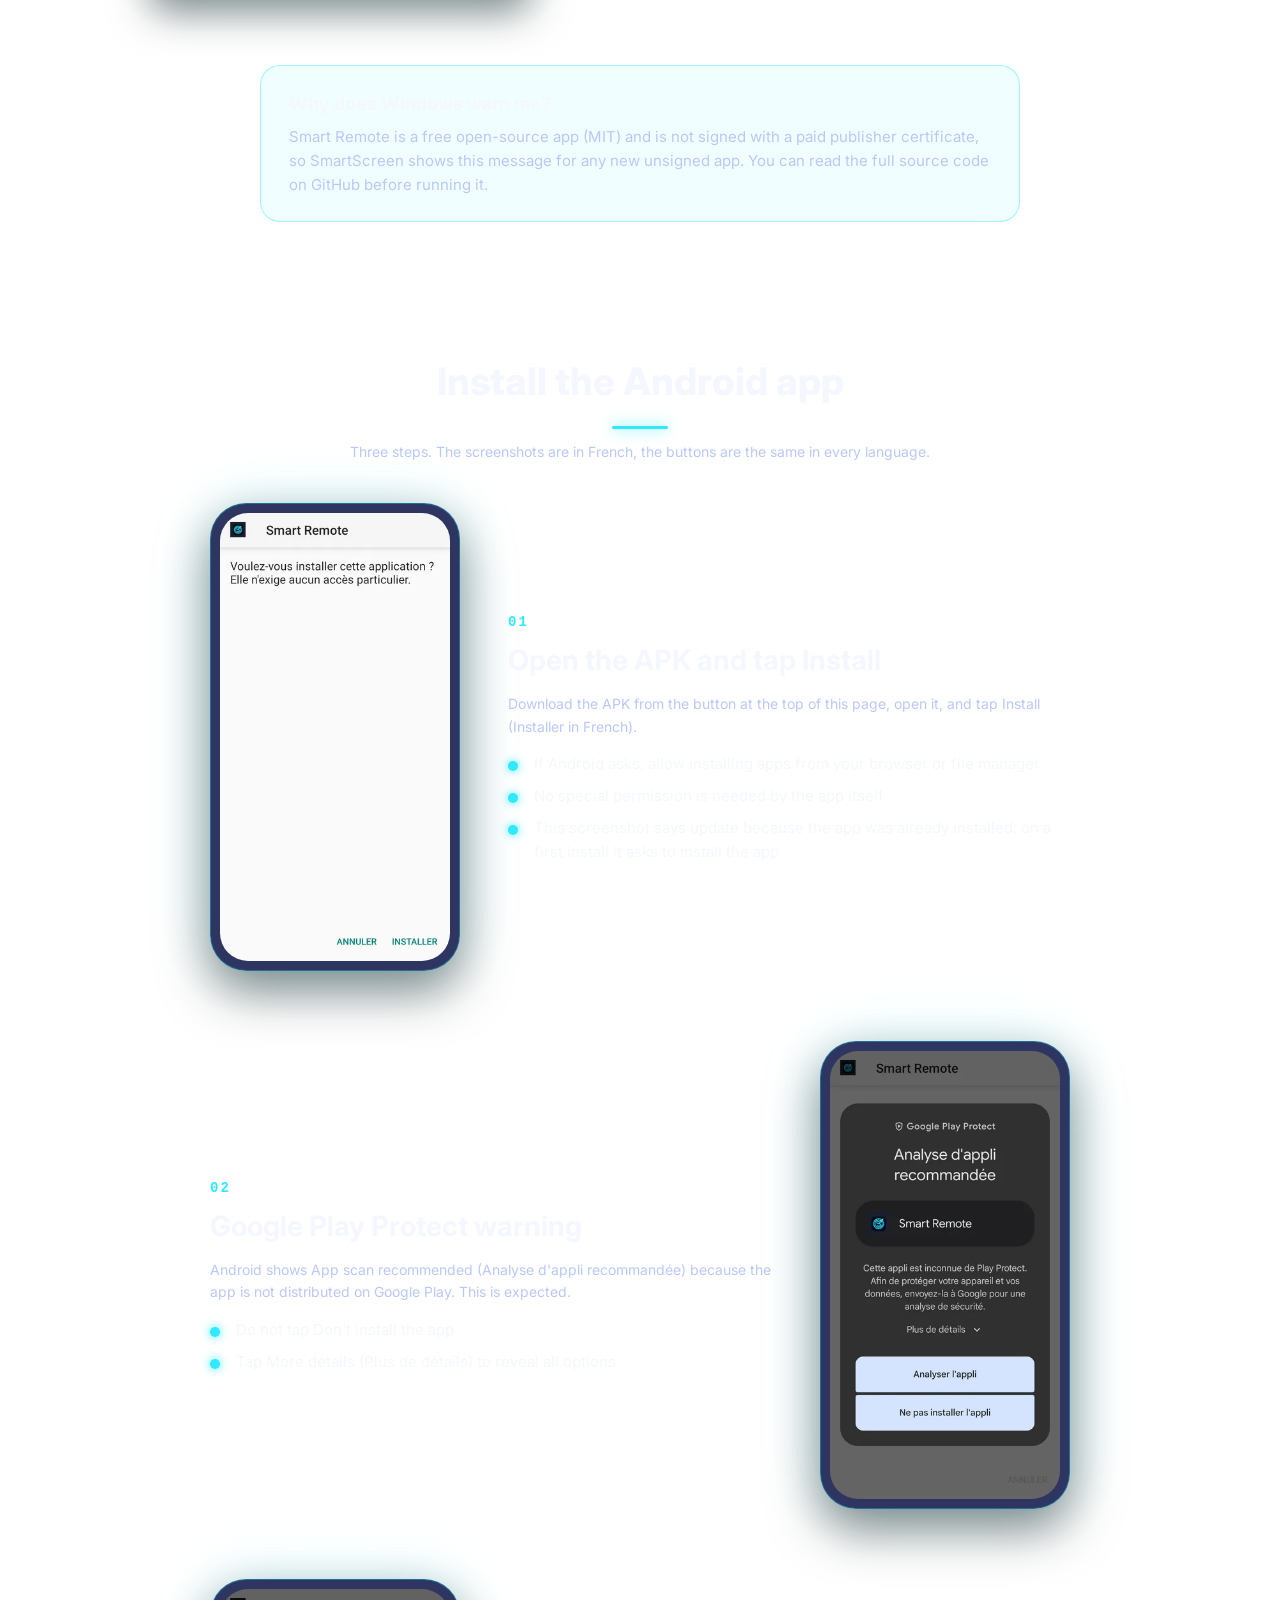
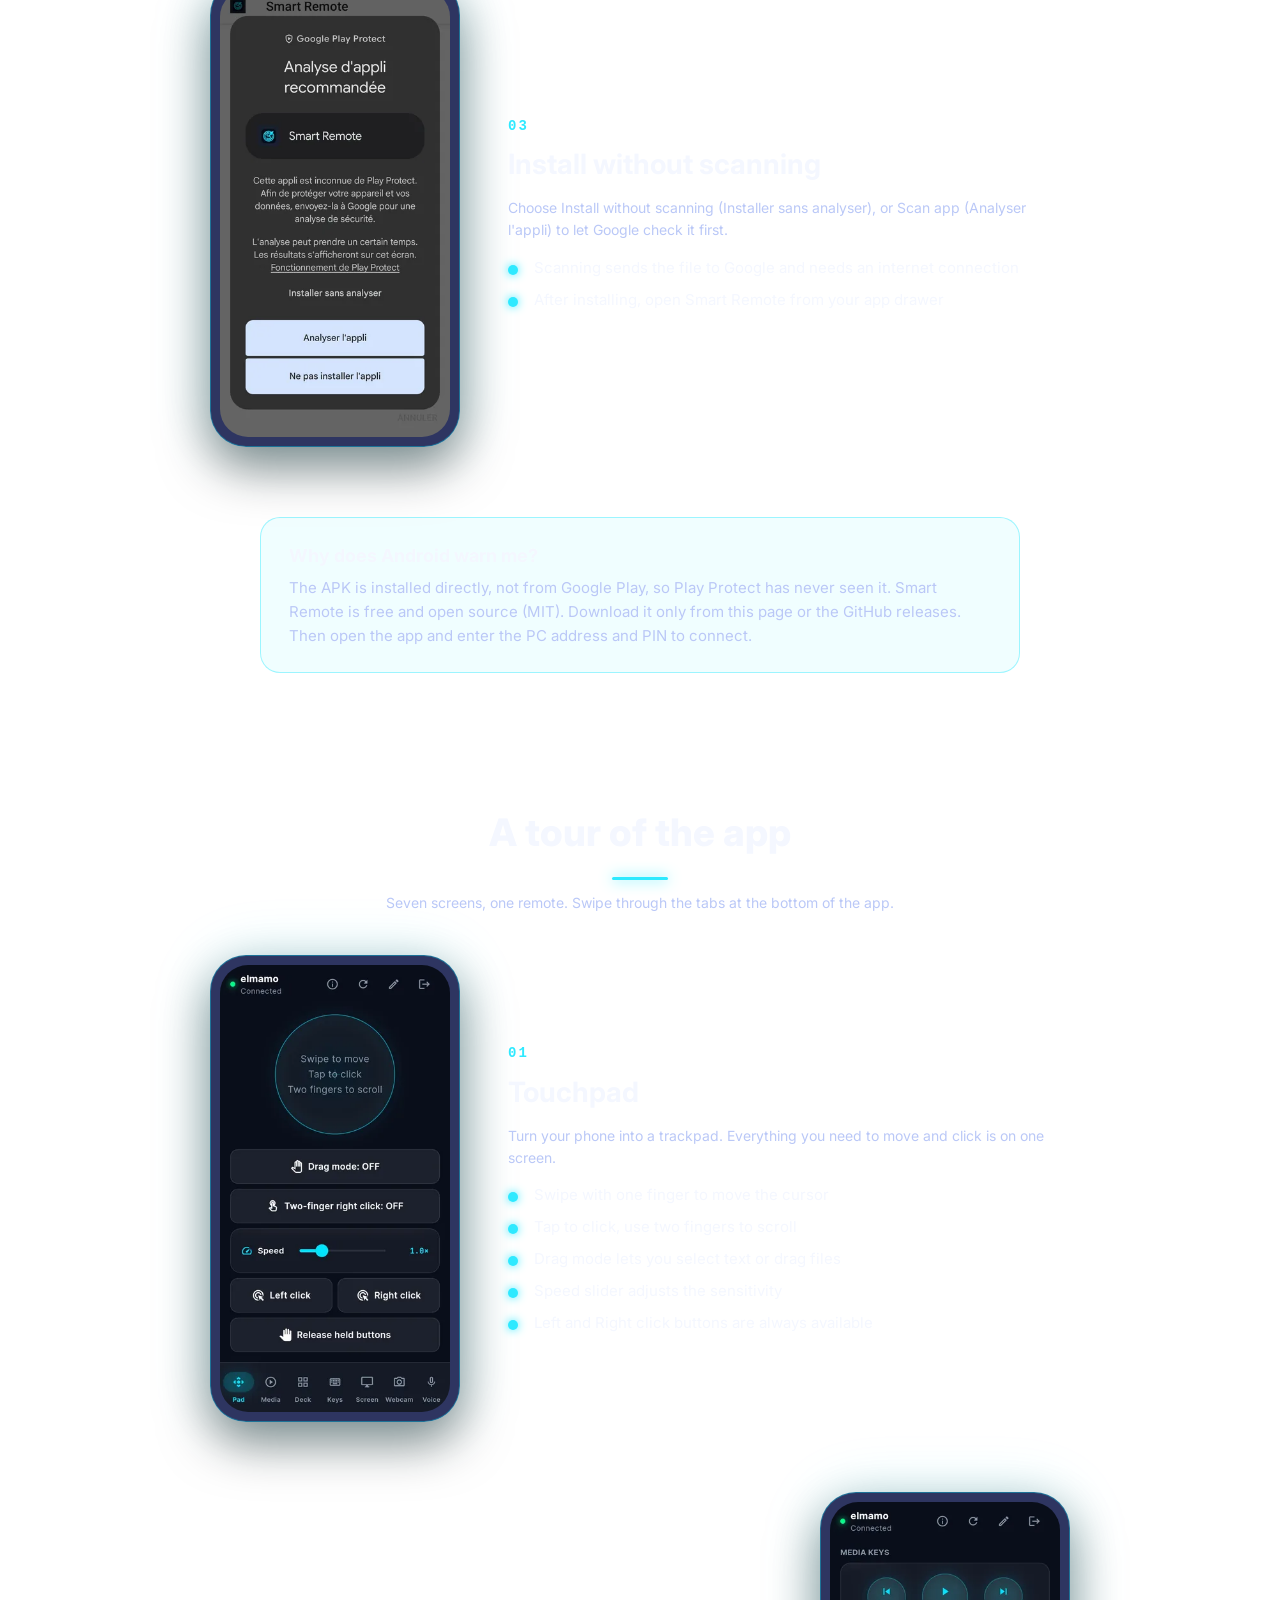
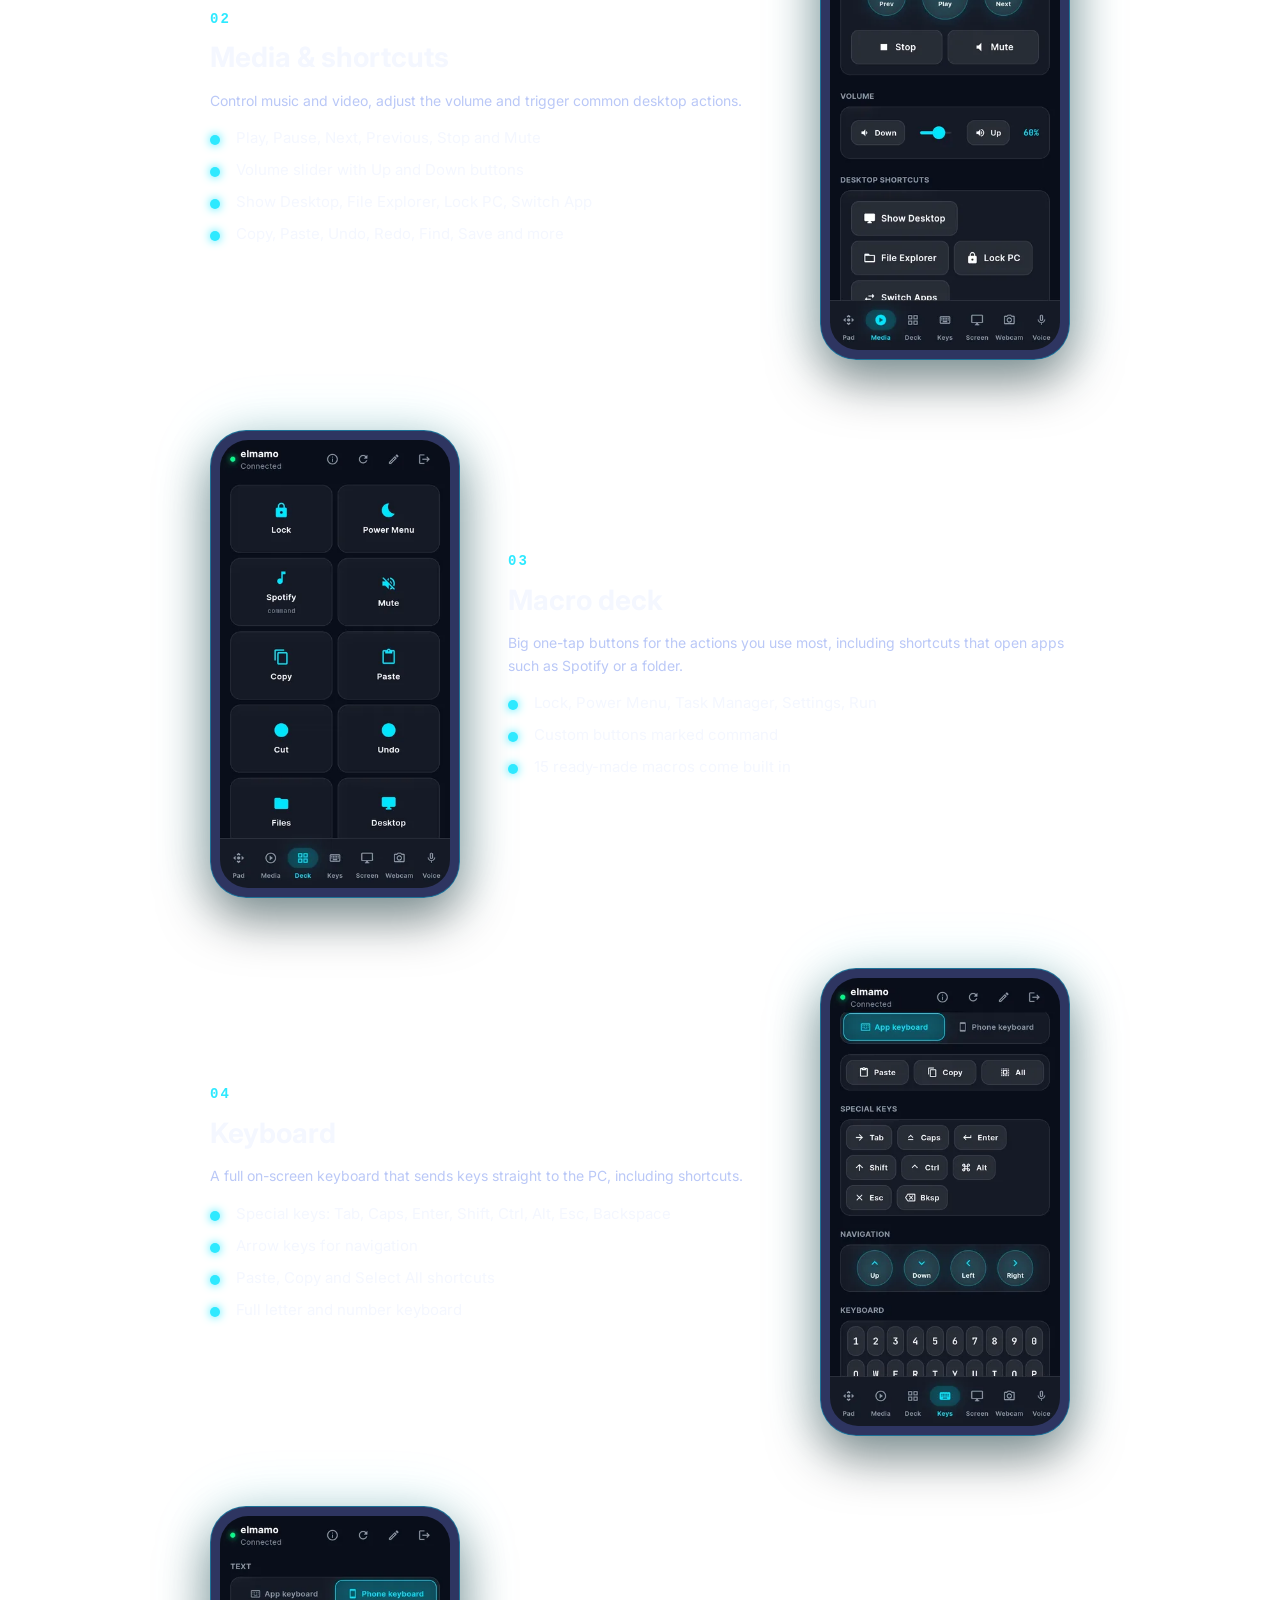
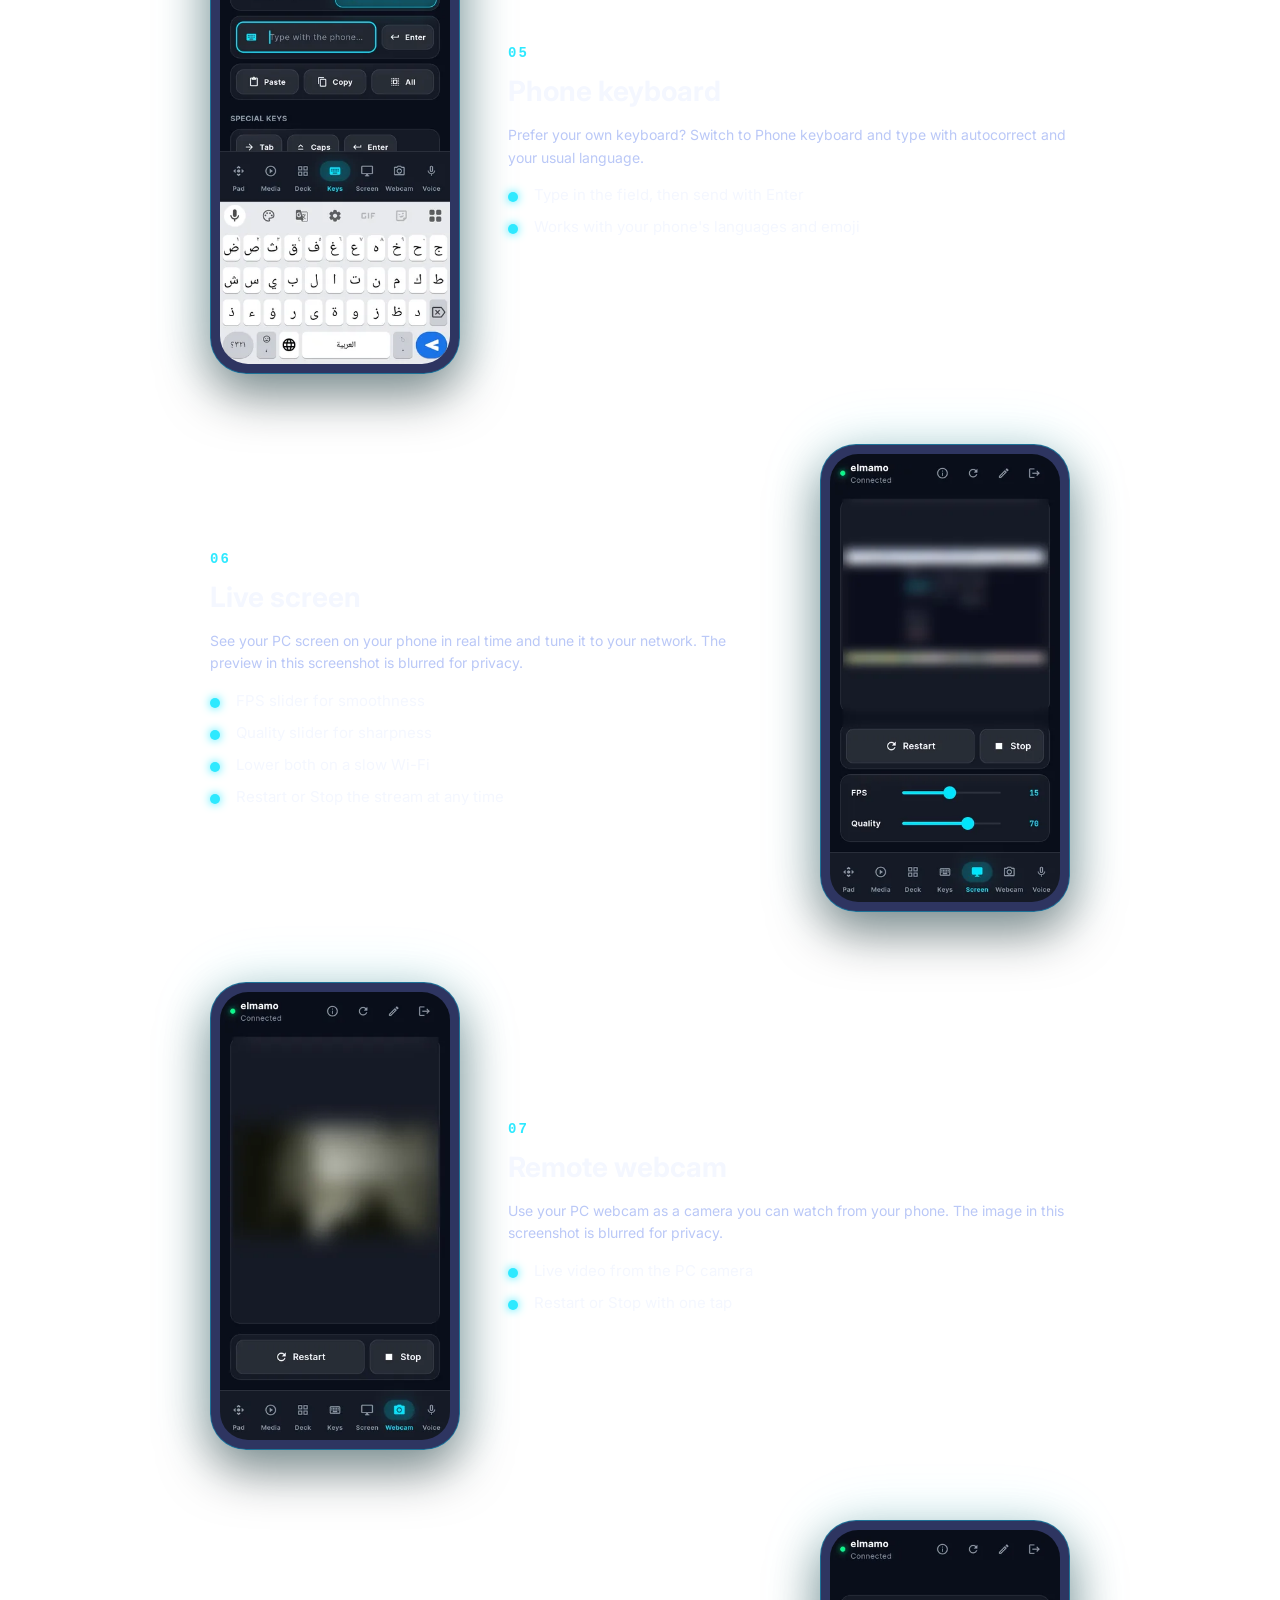
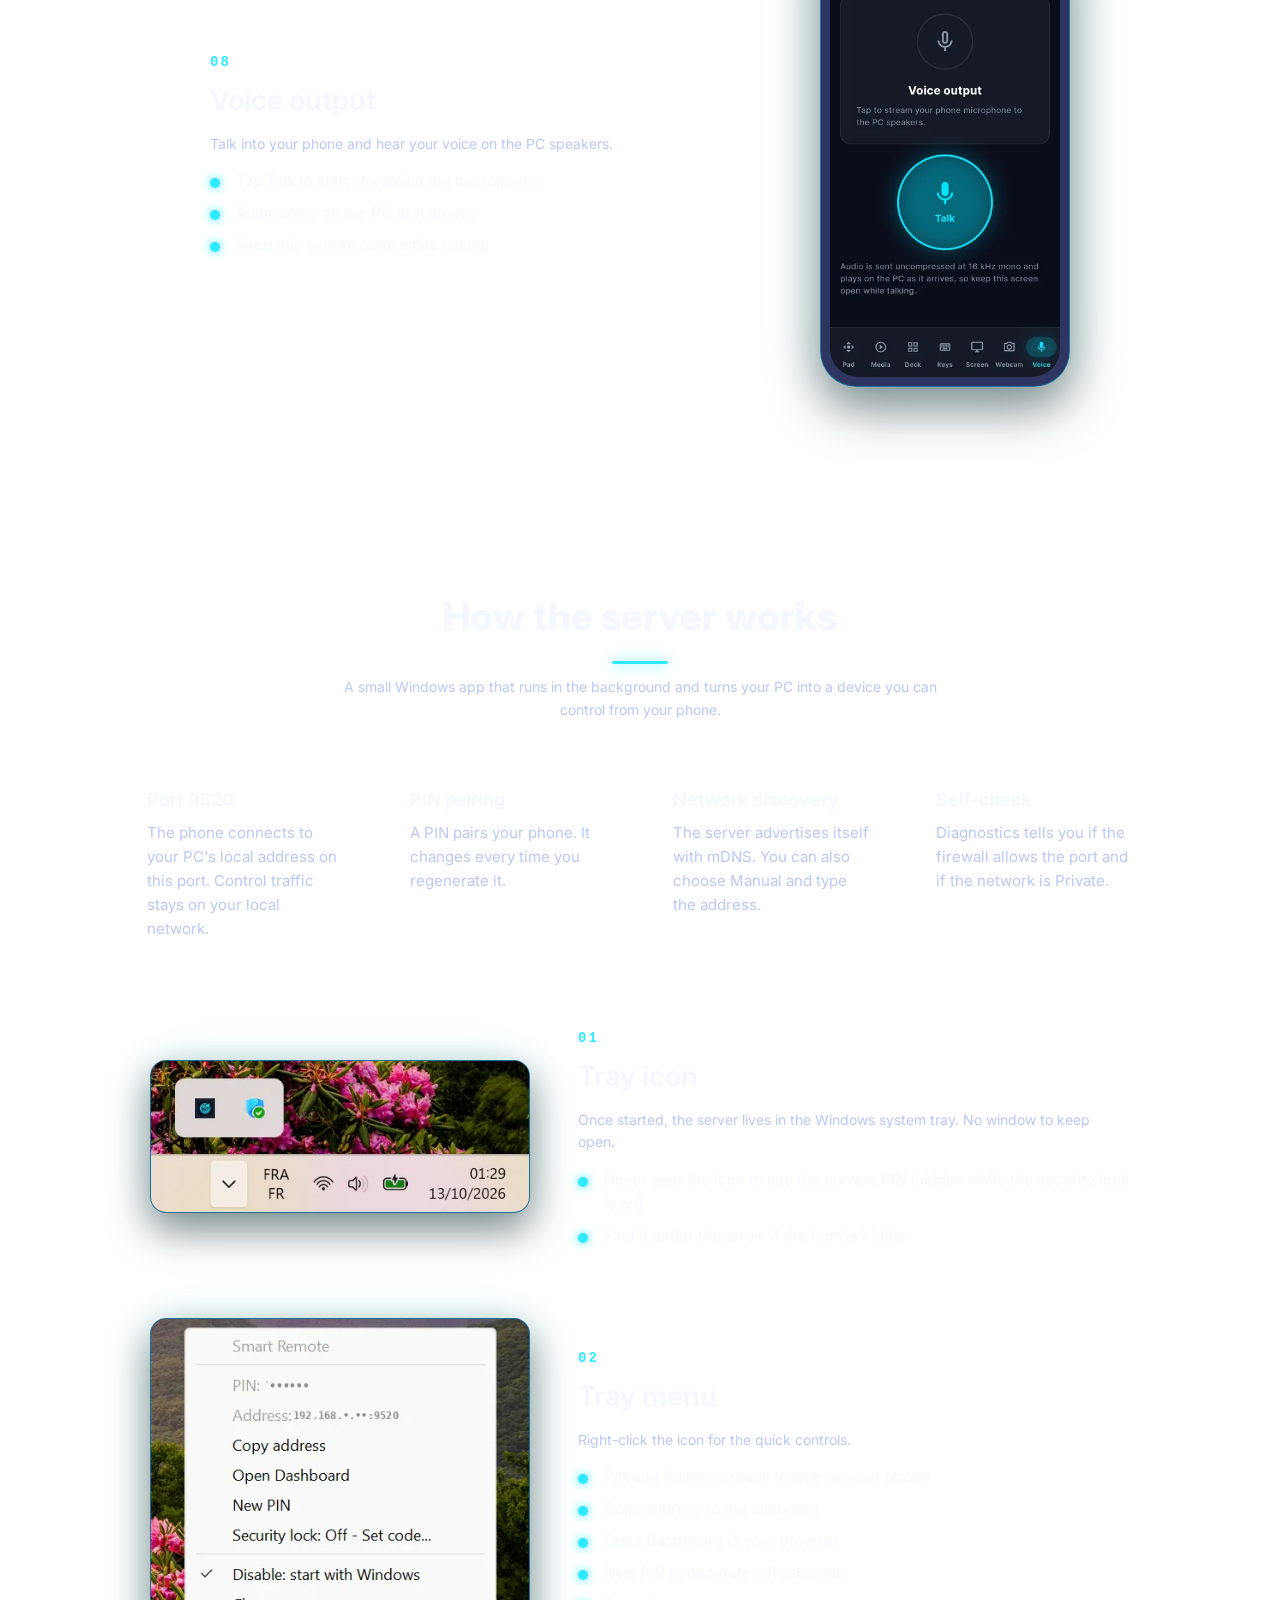
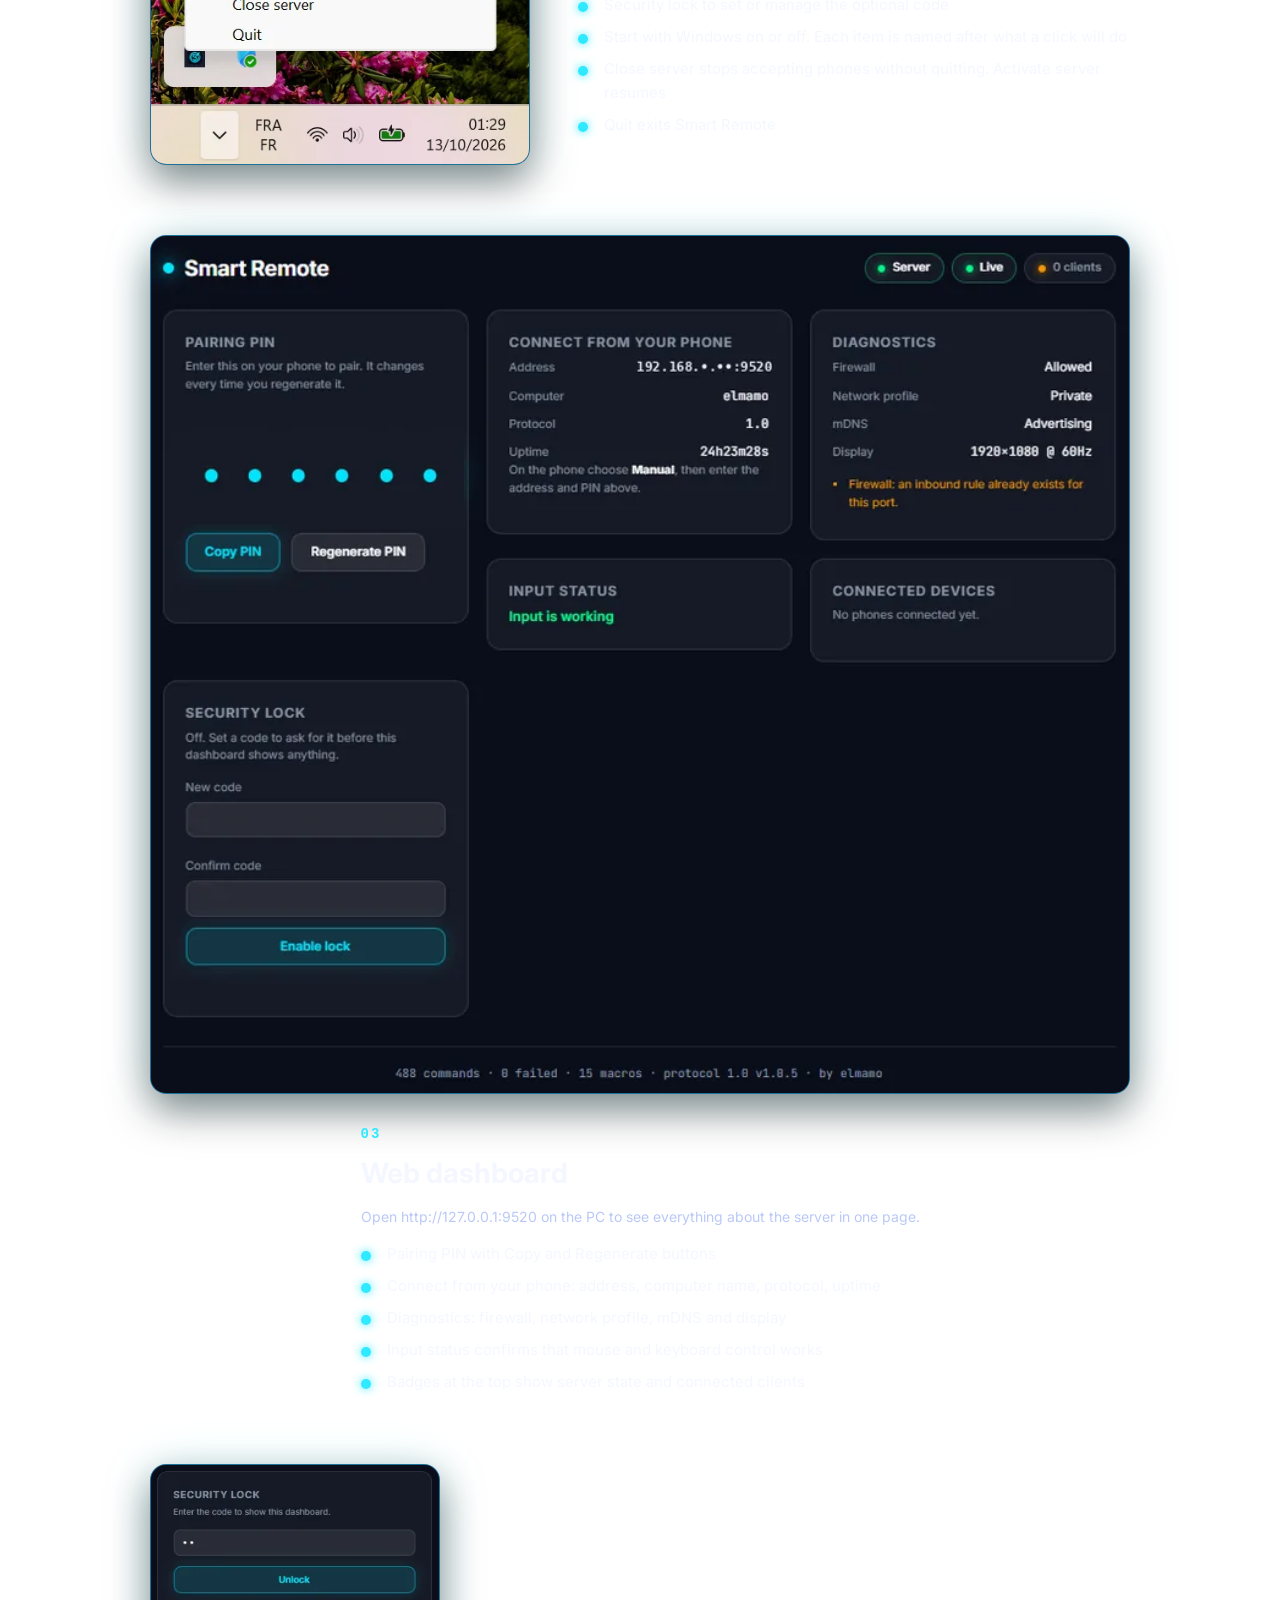
==== commit f24ea1ee: "site: update screenshots and content for v1.0.5" ====
--- a/index.html
+++ b/index.html
@@ -132,7 +132,7 @@
 nav{position:sticky;top:14px;z-index:60;margin:16px 0 0;padding:9px 10px 9px 20px;border-bottom:0;border-radius:999px;overflow:hidden;
 background:rgba(26,42,128,.5);-webkit-backdrop-filter:blur(18px) saturate(1.4);backdrop-filter:blur(18px) saturate(1.4);
 border:1px solid rgba(255,255,255,.22);box-shadow:0 12px 40px rgba(8,16,70,.4),inset 0 1px 0 rgba(255,255,255,.2);transition:background .3s,box-shadow .3s}
-nav.sc{background:rgba(20,32,108,.8);box-shadow:0 16px 50px rgba(6,12,60,.55),inset 0 1px 0 rgba(255,255,255,.2)}
+nav.scrolled{background:rgba(20,32,108,.8);box-shadow:0 16px 50px rgba(6,12,60,.55),inset 0 1px 0 rgba(255,255,255,.2)}
 [dir=rtl] nav{padding:9px 20px 9px 10px}
 .brand svg{filter:drop-shadow(0 0 8px rgba(46,233,255,.7))}
 .links{gap:4px;padding:4px;border-radius:99px;background:rgba(255,255,255,.07)}
@@ -227,7 +227,7 @@
 @media(max-width:800px){#features .grid{grid-template-columns:1fr}#features .card{grid-column:auto!important}.stats{grid-template-columns:repeat(2,1fr)}.dv.l{margin-inline-end:-18px}.dv.r{margin-inline-start:-18px}#cta{padding:56px 16px}}
 
 /* ======== Hook line, use cases, consent modal ======== */
-.hook{min-height:36px;margin:-6px 0 18px;font-size:clamp(18px,2.8vw,26px);font-weight:700;color:#fff}
+.hook{min-height:36px;margin:16px 0 18px;font-size:clamp(18px,2.8vw,26px);font-weight:700;color:#fff}
 .hook:after{content:"";display:inline-block;width:3px;height:1.1em;margin-inline-start:5px;vertical-align:-4px;background:var(--cy);box-shadow:0 0 10px var(--cy);animation:caret 1s steps(1) infinite}
 @keyframes caret{50%{opacity:0}}
 .fine{margin-top:16px;font-size:13px;color:var(--mu)}
@@ -287,6 +287,7 @@
 footer p{color:var(--mu);line-height:1.6}
 footer .fl a{transition:color .2s,transform .2s}footer .fl a:hover{color:var(--cy);transform:translateY(-1px)}
 .fcopy{opacity:.7;font-size:13px;padding-top:22px}
+html,body{overflow-x:clip}
 </style>
 </head>
 <body>
@@ -515,7 +516,7 @@
 <script>
 (function(){
 var nav=document.querySelector('nav'),sp=document.getElementById('sp');
-function onScroll(){var y=window.scrollY||0,m=document.documentElement.scrollHeight-innerHeight;nav.classList.toggle('sc',y>30);sp.style.transform='scaleX('+(m>0?Math.min(y/m,1):0)+')'}
+function onScroll(){var y=window.scrollY||0,m=document.documentElement.scrollHeight-innerHeight;nav.classList.toggle('scrolled',y>30);sp.style.transform='scaleX('+(m>0?Math.min(y/m,1):0)+')'}
 window.addEventListener('scroll',onScroll,{passive:true});onScroll();
 var map={watch:'watch',usecases:'usecases',features:'usecases',start:'start',install:'start','phone-install':'start',tour:'tour',server:'server',privacy:'server',faq:'faq',cta:'faq'};
 if('IntersectionObserver' in window){
@@ -597,7 +598,10 @@
 document.addEventListener('keydown',function(e){if(e.key==='Escape'&&m.classList.contains('open'))close()});
 })();
 </script>
+<script>
+/* Favicon: the exporter wrapper has its own <head>, so a <link> written in the page body is ignored by browsers. Add it to the real head. */
+(function(){try{var h=document.head;h.querySelectorAll('link[rel~="icon"]').forEach(function(n){n.remove()});var l=document.createElement('link');l.rel='icon';l.type='image/png';l.sizes='96x96';l.href='[data-uri]';h.appendChild(l)}catch(e){}})();
+</script>
 </body>
 </html>
-</body></html>
-</body></html>
+</body></html>
